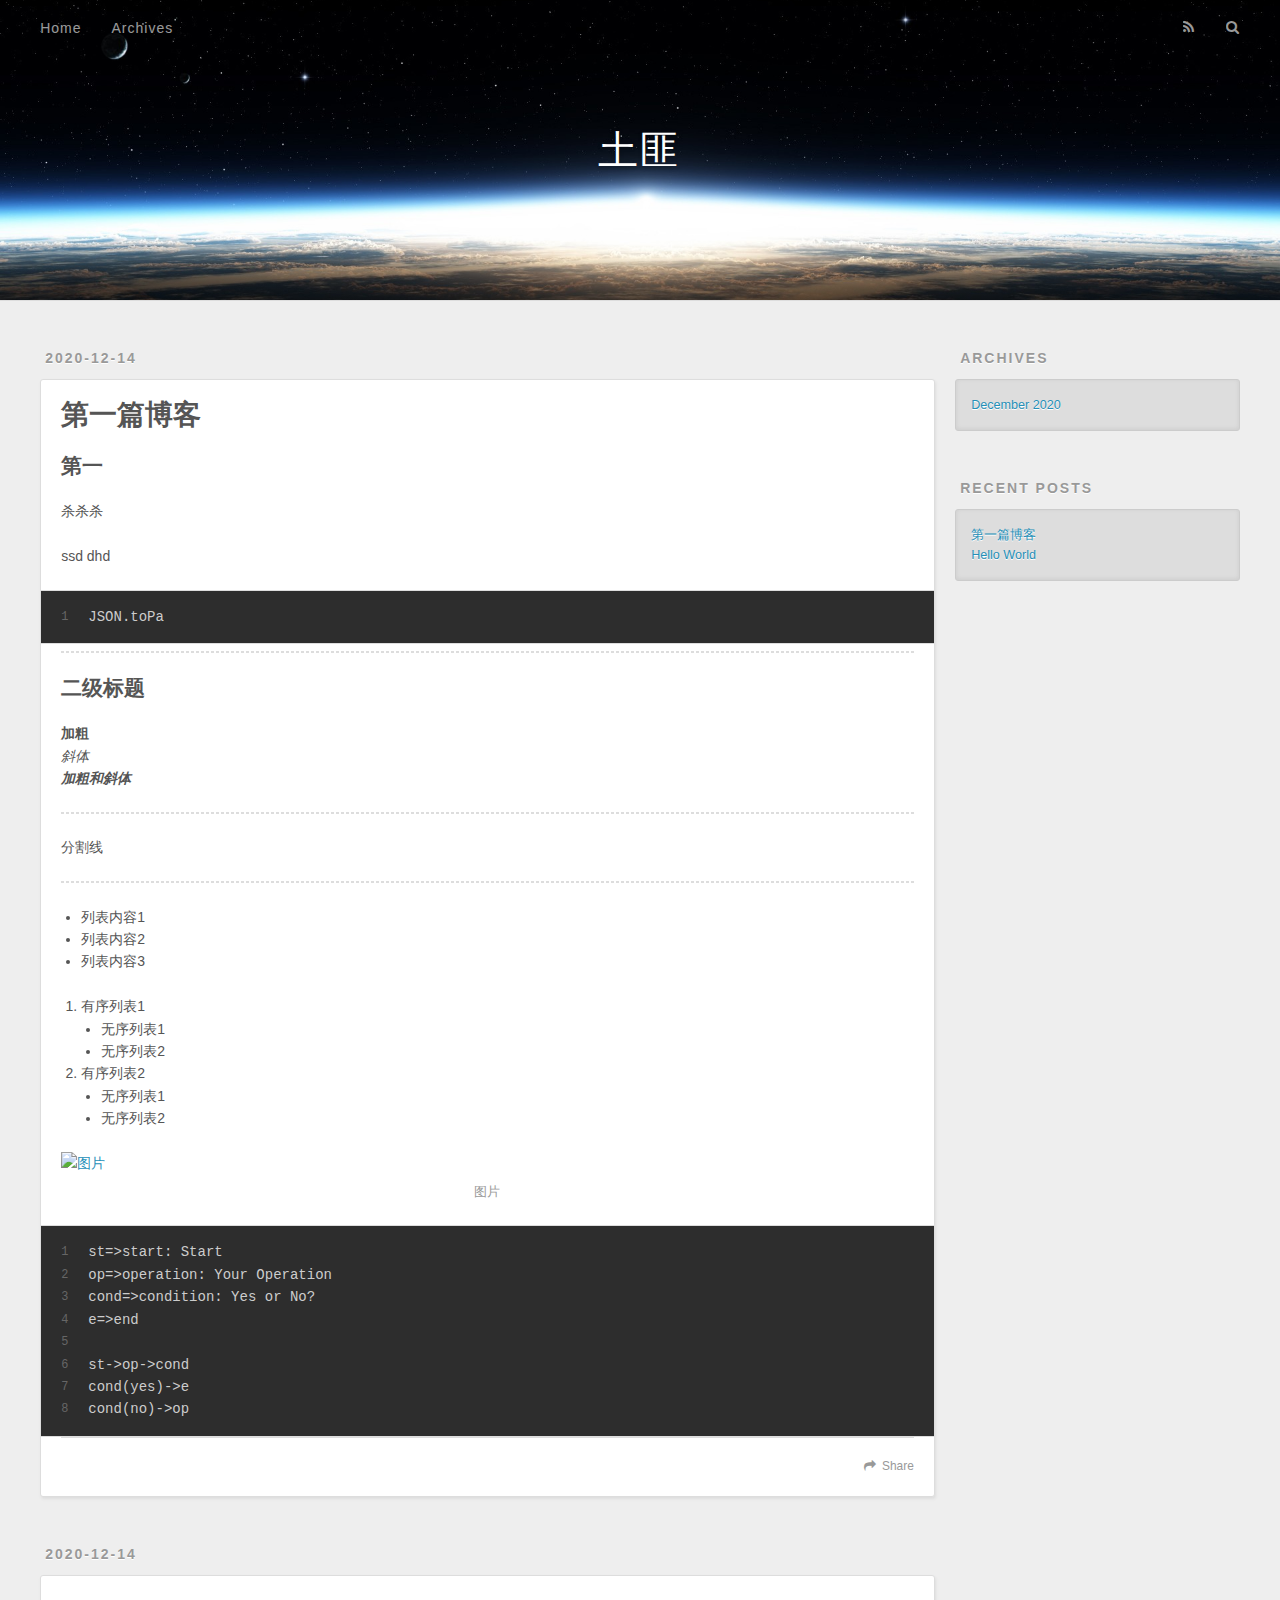
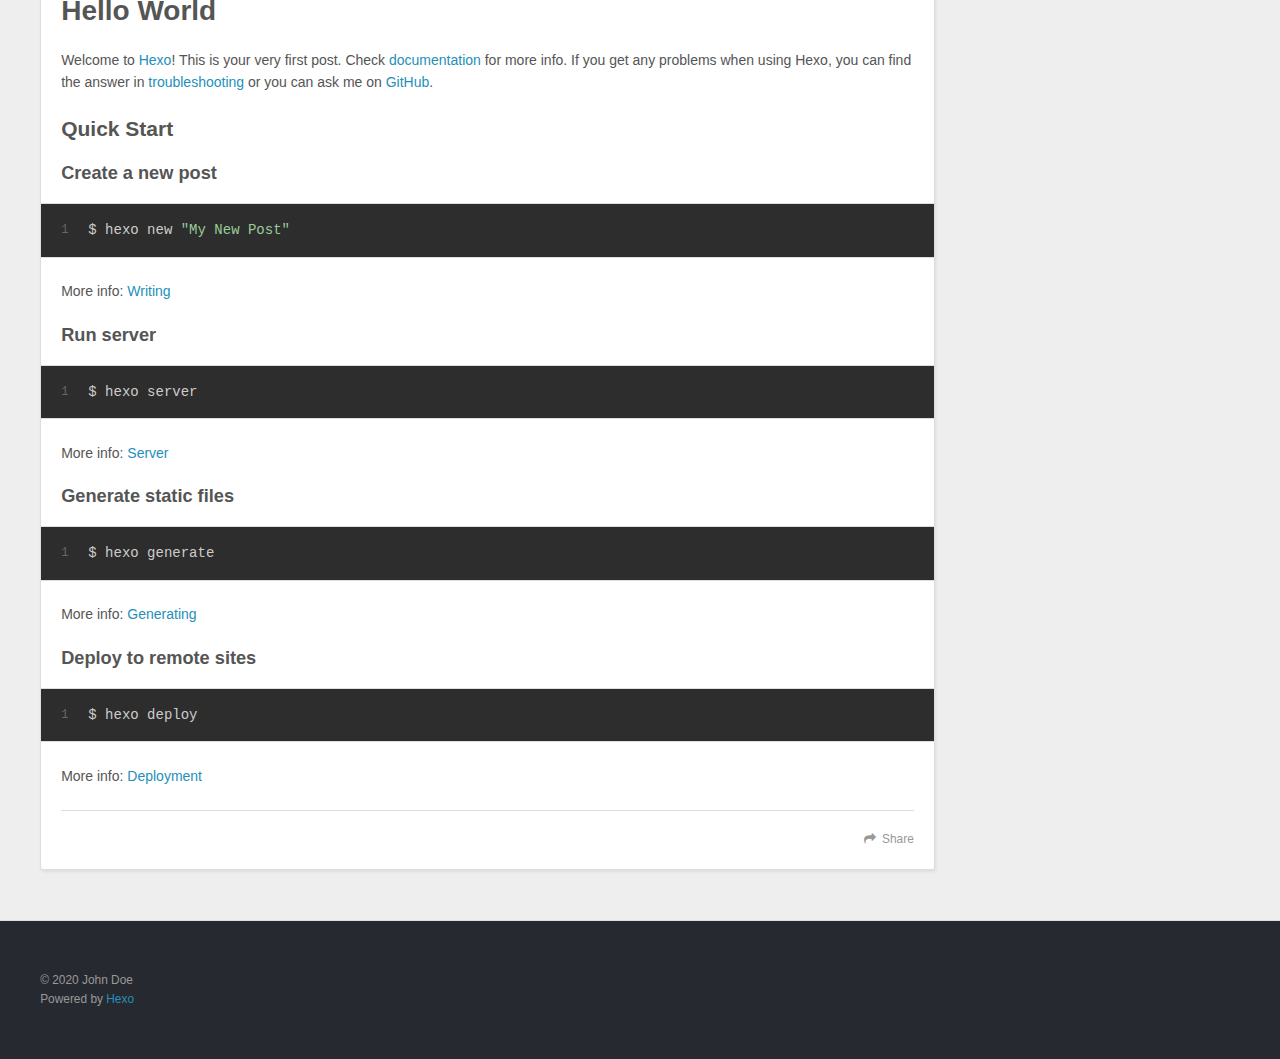
==== index.html @ 85897616 "Site updated: 2020-12-15 17:49:02" ====
<!DOCTYPE html>
<html>
<head>
  <meta charset="utf-8">
  
  
  <title>土匪</title>
  <meta name="viewport" content="width=device-width, initial-scale=1, shrink-to-fit=no">
  <meta property="og:type" content="website">
<meta property="og:title" content="土匪">
<meta property="og:url" content="http://example.com/index.html">
<meta property="og:site_name" content="土匪">
<meta property="og:locale" content="en_US">
<meta property="article:author" content="John Doe">
<meta name="twitter:card" content="summary">
  
    <link rel="alternate" href="/atom.xml" title="土匪" type="application/atom+xml">
  
  
    <link rel="shortcut icon" href="/favicon.png">
  
  
    
<link rel="stylesheet" href="https://cdn.jsdelivr.net/npm/typeface-source-code-pro@0.0.71/index.min.css">

  
  
<link rel="stylesheet" href="/css/style.css">

  
    
<link rel="stylesheet" href="/fancybox/jquery.fancybox.min.css">

  
<meta name="generator" content="Hexo 5.2.0"></head>

<body>
  <div id="container">
    <div id="wrap">
      <header id="header">
  <div id="banner"></div>
  <div id="header-outer" class="outer">
    <div id="header-title" class="inner">
      <h1 id="logo-wrap">
        <a href="/" id="logo">土匪</a>
      </h1>
      
    </div>
    <div id="header-inner" class="inner">
      <nav id="main-nav">
        <a id="main-nav-toggle" class="nav-icon"></a>
        
          <a class="main-nav-link" href="/">Home</a>
        
          <a class="main-nav-link" href="/archives">Archives</a>
        
      </nav>
      <nav id="sub-nav">
        
          <a id="nav-rss-link" class="nav-icon" href="/atom.xml" title="RSS Feed"></a>
        
        <a id="nav-search-btn" class="nav-icon" title="Search"></a>
      </nav>
      <div id="search-form-wrap">
        <form action="//google.com/search" method="get" accept-charset="UTF-8" class="search-form"><input type="search" name="q" class="search-form-input" placeholder="Search"><button type="submit" class="search-form-submit">&#xF002;</button><input type="hidden" name="sitesearch" value="http://example.com"></form>
      </div>
    </div>
  </div>
</header>

      <div class="outer">
        <section id="main">
  
    <article id="post-第一篇博客" class="h-entry article article-type-post" itemprop="blogPost" itemscope itemtype="https://schema.org/BlogPosting">
  <div class="article-meta">
    <a href="/2020/12/14/%E7%AC%AC%E4%B8%80%E7%AF%87%E5%8D%9A%E5%AE%A2/" class="article-date">
  <time class="dt-published" datetime="2020-12-14T06:07:23.000Z" itemprop="datePublished">2020-12-14</time>
</a>
    
  </div>
  <div class="article-inner">
    
    
      <header class="article-header">
        
  
    <h1 itemprop="name">
      <a class="p-name article-title" href="/2020/12/14/%E7%AC%AC%E4%B8%80%E7%AF%87%E5%8D%9A%E5%AE%A2/">第一篇博客</a>
    </h1>
  

      </header>
    
    <div class="e-content article-entry" itemprop="articleBody">
      
        <h2 id="第一"><a href="#第一" class="headerlink" title="第一"></a>第一</h2><p>杀杀杀</p>
<p>ssd dhd</p>
<figure class="highlight plain"><table><tr><td class="gutter"><pre><span class="line">1</span><br></pre></td><td class="code"><pre><span class="line">JSON.toPa</span><br></pre></td></tr></table></figure>

<hr>
<h2 id="二级标题"><a href="#二级标题" class="headerlink" title="二级标题"></a>二级标题</h2><p><strong>加粗</strong><br><em>斜体</em><br><strong><em>加粗和斜体</em></strong></p>
<hr>
<p>分割线</p>
<hr>
<ul>
<li>列表内容1  </li>
<li>列表内容2  </li>
<li>列表内容3</li>
</ul>
<ol>
<li>有序列表1<ul>
<li>无序列表1</li>
<li>无序列表2</li>
</ul>
</li>
<li>有序列表2<ul>
<li>无序列表1</li>
<li>无序列表2</li>
</ul>
</li>
</ol>
<p><img src="aaa.jpg" alt="图片" title="图片title"></p>
<figure class="highlight plain"><table><tr><td class="gutter"><pre><span class="line">1</span><br><span class="line">2</span><br><span class="line">3</span><br><span class="line">4</span><br><span class="line">5</span><br><span class="line">6</span><br><span class="line">7</span><br><span class="line">8</span><br></pre></td><td class="code"><pre><span class="line">st&#x3D;&gt;start: Start</span><br><span class="line">op&#x3D;&gt;operation: Your Operation</span><br><span class="line">cond&#x3D;&gt;condition: Yes or No?</span><br><span class="line">e&#x3D;&gt;end</span><br><span class="line"></span><br><span class="line">st-&gt;op-&gt;cond</span><br><span class="line">cond(yes)-&gt;e</span><br><span class="line">cond(no)-&gt;op</span><br></pre></td></tr></table></figure>


      
    </div>
    <footer class="article-footer">
      <a data-url="http://example.com/2020/12/14/%E7%AC%AC%E4%B8%80%E7%AF%87%E5%8D%9A%E5%AE%A2/" data-id="ckipgewkh0001lcvbdru868de" data-title="第一篇博客" class="article-share-link">Share</a>
      
      
      
    </footer>
  </div>
  
</article>



  
    <article id="post-hello-world" class="h-entry article article-type-post" itemprop="blogPost" itemscope itemtype="https://schema.org/BlogPosting">
  <div class="article-meta">
    <a href="/2020/12/14/hello-world/" class="article-date">
  <time class="dt-published" datetime="2020-12-14T05:55:32.794Z" itemprop="datePublished">2020-12-14</time>
</a>
    
  </div>
  <div class="article-inner">
    
    
      <header class="article-header">
        
  
    <h1 itemprop="name">
      <a class="p-name article-title" href="/2020/12/14/hello-world/">Hello World</a>
    </h1>
  

      </header>
    
    <div class="e-content article-entry" itemprop="articleBody">
      
        <p>Welcome to <a target="_blank" rel="noopener" href="https://hexo.io/">Hexo</a>! This is your very first post. Check <a target="_blank" rel="noopener" href="https://hexo.io/docs/">documentation</a> for more info. If you get any problems when using Hexo, you can find the answer in <a target="_blank" rel="noopener" href="https://hexo.io/docs/troubleshooting.html">troubleshooting</a> or you can ask me on <a target="_blank" rel="noopener" href="https://github.com/hexojs/hexo/issues">GitHub</a>.</p>
<h2 id="Quick-Start"><a href="#Quick-Start" class="headerlink" title="Quick Start"></a>Quick Start</h2><h3 id="Create-a-new-post"><a href="#Create-a-new-post" class="headerlink" title="Create a new post"></a>Create a new post</h3><figure class="highlight bash"><table><tr><td class="gutter"><pre><span class="line">1</span><br></pre></td><td class="code"><pre><span class="line">$ hexo new <span class="string">&quot;My New Post&quot;</span></span><br></pre></td></tr></table></figure>

<p>More info: <a target="_blank" rel="noopener" href="https://hexo.io/docs/writing.html">Writing</a></p>
<h3 id="Run-server"><a href="#Run-server" class="headerlink" title="Run server"></a>Run server</h3><figure class="highlight bash"><table><tr><td class="gutter"><pre><span class="line">1</span><br></pre></td><td class="code"><pre><span class="line">$ hexo server</span><br></pre></td></tr></table></figure>

<p>More info: <a target="_blank" rel="noopener" href="https://hexo.io/docs/server.html">Server</a></p>
<h3 id="Generate-static-files"><a href="#Generate-static-files" class="headerlink" title="Generate static files"></a>Generate static files</h3><figure class="highlight bash"><table><tr><td class="gutter"><pre><span class="line">1</span><br></pre></td><td class="code"><pre><span class="line">$ hexo generate</span><br></pre></td></tr></table></figure>

<p>More info: <a target="_blank" rel="noopener" href="https://hexo.io/docs/generating.html">Generating</a></p>
<h3 id="Deploy-to-remote-sites"><a href="#Deploy-to-remote-sites" class="headerlink" title="Deploy to remote sites"></a>Deploy to remote sites</h3><figure class="highlight bash"><table><tr><td class="gutter"><pre><span class="line">1</span><br></pre></td><td class="code"><pre><span class="line">$ hexo deploy</span><br></pre></td></tr></table></figure>

<p>More info: <a target="_blank" rel="noopener" href="https://hexo.io/docs/one-command-deployment.html">Deployment</a></p>

      
    </div>
    <footer class="article-footer">
      <a data-url="http://example.com/2020/12/14/hello-world/" data-id="ckipgewkb0000lcvbe7hj6tvf" data-title="Hello World" class="article-share-link">Share</a>
      
      
      
    </footer>
  </div>
  
</article>



  


</section>
        
          <aside id="sidebar">
  
    

  
    

  
    
  
    
  <div class="widget-wrap">
    <h3 class="widget-title">Archives</h3>
    <div class="widget">
      <ul class="archive-list"><li class="archive-list-item"><a class="archive-list-link" href="/archives/2020/12/">December 2020</a></li></ul>
    </div>
  </div>


  
    
  <div class="widget-wrap">
    <h3 class="widget-title">Recent Posts</h3>
    <div class="widget">
      <ul>
        
          <li>
            <a href="/2020/12/14/%E7%AC%AC%E4%B8%80%E7%AF%87%E5%8D%9A%E5%AE%A2/">第一篇博客</a>
          </li>
        
          <li>
            <a href="/2020/12/14/hello-world/">Hello World</a>
          </li>
        
      </ul>
    </div>
  </div>

  
</aside>
        
      </div>
      <footer id="footer">
  
  <div class="outer">
    <div id="footer-info" class="inner">
      
      &copy; 2020 John Doe<br>
      Powered by <a href="https://hexo.io/" target="_blank">Hexo</a>
    </div>
  </div>
</footer>

    </div>
    <nav id="mobile-nav">
  
    <a href="/" class="mobile-nav-link">Home</a>
  
    <a href="/archives" class="mobile-nav-link">Archives</a>
  
</nav>
    


<script src="/js/jquery-3.4.1.min.js"></script>



  
<script src="/fancybox/jquery.fancybox.min.js"></script>




<script src="/js/script.js"></script>





  </div>
</body>
</html>
---- css/style.css ----
body {
  width: 100%;
}
body:before,
body:after {
  content: "";
  display: table;
}
body:after {
  clear: both;
}
html,
body,
div,
span,
applet,
object,
iframe,
h1,
h2,
h3,
h4,
h5,
h6,
p,
blockquote,
pre,
a,
abbr,
acronym,
address,
big,
cite,
code,
del,
dfn,
em,
img,
ins,
kbd,
q,
s,
samp,
small,
strike,
strong,
sub,
sup,
tt,
var,
dl,
dt,
dd,
ol,
ul,
li,
fieldset,
form,
label,
legend,
table,
caption,
tbody,
tfoot,
thead,
tr,
th,
td {
  margin: 0;
  padding: 0;
  border: 0;
  outline: 0;
  font-weight: inherit;
  font-style: inherit;
  font-family: inherit;
  font-size: 100%;
  vertical-align: baseline;
}
body {
  line-height: 1;
  color: #000;
  background: #fff;
}
ol,
ul {
  list-style: none;
}
table {
  border-collapse: separate;
  border-spacing: 0;
  vertical-align: middle;
}
caption,
th,
td {
  text-align: left;
  font-weight: normal;
  vertical-align: middle;
}
a img {
  border: none;
}
input,
button {
  margin: 0;
  padding: 0;
}
input::-moz-focus-inner,
button::-moz-focus-inner {
  border: 0;
  padding: 0;
}
@font-face {
  font-family: FontAwesome;
  font-style: normal;
  font-weight: normal;
  src: url("fonts/fontawesome-webfont.eot?v=4.7.0");
  src: url("fonts/fontawesome-webfont.eot?#iefix&v=4.7.0") format("embedded-opentype"), url("fonts/fontawesome-webfont.woff2?v=4.7.0") format("woff2"), url("fonts/fontawesome-webfont.woff?v=4.7.0") format("woff"), url("fonts/fontawesome-webfont.ttf?v=4.7.0") format("truetype"), url("fonts/fontawesome-webfont.svg?v=4.7.0#fontawesomeregular") format("svg");
}
html,
body,
#container {
  height: 100%;
}
body {
  background: #eee;
  font: 14px -apple-system, BlinkMacSystemFont, "Segoe UI", "Roboto", "Oxygen", "Ubuntu", "Cantarell", "Fira Sans", "Droid Sans", "Helvetica Neue", sans-serif;
  -webkit-text-size-adjust: 100%;
}
.outer {
  max-width: 1220px;
  margin: 0 auto;
  padding: 0 20px;
}
.outer:before,
.outer:after {
  content: "";
  display: table;
}
.outer:after {
  clear: both;
}
.inner {
  display: inline;
  float: left;
  width: 98.33333333333333%;
  margin: 0 0.833333333333333%;
}
.left,
.alignleft {
  float: left;
}
.right,
.alignright {
  float: right;
}
.clear {
  clear: both;
}
#container {
  position: relative;
}
.mobile-nav-on {
  overflow: hidden;
}
#wrap {
  height: 100%;
  width: 100%;
  position: absolute;
  top: 0;
  left: 0;
  -webkit-transition: 0.2s ease-out;
  -moz-transition: 0.2s ease-out;
  -ms-transition: 0.2s ease-out;
  transition: 0.2s ease-out;
  z-index: 1;
  background: #eee;
}
.mobile-nav-on #wrap {
  left: 280px;
}
@media screen and (min-width: 768px) {
  #main {
    display: inline;
    float: left;
    width: 73.33333333333333%;
    margin: 0 0.833333333333333%;
  }
}
.article-date,
.article-category-link,
.archive-year,
.widget-title {
  text-decoration: none;
  text-transform: uppercase;
  letter-spacing: 2px;
  color: #999;
  margin-bottom: 1em;
  margin-left: 5px;
  line-height: 1em;
  text-shadow: 0 1px #fff;
  font-weight: bold;
}
.article-inner,
.archive-article-inner {
  background: #fff;
  -webkit-box-shadow: 1px 2px 3px #ddd;
  box-shadow: 1px 2px 3px #ddd;
  border: 1px solid #ddd;
  border-radius: 3px;
}
.article-entry h1,
.widget h1 {
  font-size: 2em;
}
.article-entry h2,
.widget h2 {
  font-size: 1.5em;
}
.article-entry h3,
.widget h3 {
  font-size: 1.3em;
}
.article-entry h4,
.widget h4 {
  font-size: 1.2em;
}
.article-entry h5,
.widget h5 {
  font-size: 1em;
}
.article-entry h6,
.widget h6 {
  font-size: 1em;
  color: #999;
}
.article-entry hr,
.widget hr {
  border: 1px dashed #ddd;
}
.article-entry strong,
.widget strong {
  font-weight: bold;
}
.article-entry em,
.widget em,
.article-entry cite,
.widget cite {
  font-style: italic;
}
.article-entry sup,
.widget sup,
.article-entry sub,
.widget sub {
  font-size: 0.75em;
  line-height: 0;
  position: relative;
  vertical-align: baseline;
}
.article-entry sup,
.widget sup {
  top: -0.5em;
}
.article-entry sub,
.widget sub {
  bottom: -0.2em;
}
.article-entry small,
.widget small {
  font-size: 0.85em;
}
.article-entry acronym,
.widget acronym,
.article-entry abbr,
.widget abbr {
  border-bottom: 1px dotted;
}
.article-entry ul,
.widget ul,
.article-entry ol,
.widget ol,
.article-entry dl,
.widget dl {
  margin: 0 20px;
  line-height: 1.6em;
}
.article-entry ul ul,
.widget ul ul,
.article-entry ol ul,
.widget ol ul,
.article-entry ul ol,
.widget ul ol,
.article-entry ol ol,
.widget ol ol {
  margin-top: 0;
  margin-bottom: 0;
}
.article-entry ul,
.widget ul {
  list-style: disc;
}
.article-entry ol,
.widget ol {
  list-style: decimal;
}
.article-entry dt,
.widget dt {
  font-weight: bold;
}
#header {
  height: 300px;
  position: relative;
  border-bottom: 1px solid #ddd;
}
#header:before,
#header:after {
  content: "";
  position: absolute;
  left: 0;
  right: 0;
  height: 40px;
}
#header:before {
  top: 0;
  background: -webkit-linear-gradient(rgba(0,0,0,0.2), transparent);
  background: -moz-linear-gradient(rgba(0,0,0,0.2), transparent);
  background: -ms-linear-gradient(rgba(0,0,0,0.2), transparent);
  background: linear-gradient(rgba(0,0,0,0.2), transparent);
}
#header:after {
  bottom: 0;
  background: -webkit-linear-gradient(transparent, rgba(0,0,0,0.2));
  background: -moz-linear-gradient(transparent, rgba(0,0,0,0.2));
  background: -ms-linear-gradient(transparent, rgba(0,0,0,0.2));
  background: linear-gradient(transparent, rgba(0,0,0,0.2));
}
#header-outer {
  height: 100%;
  position: relative;
}
#header-inner {
  position: relative;
  overflow: hidden;
}
#banner {
  position: absolute;
  top: 0;
  left: 0;
  width: 100%;
  height: 100%;
  background: url("images/banner.jpg") center #000;
  -webkit-background-size: cover;
  -moz-background-size: cover;
  background-size: cover;
  z-index: -1;
}
#header-title {
  text-align: center;
  height: 40px;
  position: absolute;
  top: 50%;
  left: 0;
  margin-top: -20px;
}
#logo,
#subtitle {
  text-decoration: none;
  color: #fff;
  font-weight: 300;
  text-shadow: 0 1px 4px rgba(0,0,0,0.3);
}
#logo {
  font-size: 40px;
  line-height: 40px;
  letter-spacing: 2px;
}
#subtitle {
  font-size: 16px;
  line-height: 16px;
  letter-spacing: 1px;
}
#subtitle-wrap {
  margin-top: 16px;
}
#main-nav {
  float: left;
  margin-left: -15px;
}
.nav-icon,
.main-nav-link {
  float: left;
  color: #fff;
  opacity: 0.6;
  text-decoration: none;
  text-shadow: 0 1px rgba(0,0,0,0.2);
  -webkit-transition: opacity 0.2s;
  -moz-transition: opacity 0.2s;
  -ms-transition: opacity 0.2s;
  transition: opacity 0.2s;
  display: block;
  padding: 20px 15px;
}
.nav-icon:hover,
.main-nav-link:hover {
  opacity: 1;
}
.nav-icon {
  font-family: FontAwesome;
  text-align: center;
  font-size: 14px;
  width: 14px;
  height: 14px;
  padding: 20px 15px;
  position: relative;
  cursor: pointer;
}
.main-nav-link {
  font-weight: 300;
  letter-spacing: 1px;
}
@media screen and (max-width: 479px) {
  .main-nav-link {
    display: none;
  }
}
#main-nav-toggle {
  display: none;
}
#main-nav-toggle:before {
  content: "\f0c9";
}
@media screen and (max-width: 479px) {
  #main-nav-toggle {
    display: block;
  }
}
#sub-nav {
  float: right;
  margin-right: -15px;
}
#nav-rss-link:before {
  content: "\f09e";
}
#nav-search-btn:before {
  content: "\f002";
}
#search-form-wrap {
  position: absolute;
  top: 15px;
  width: 150px;
  height: 30px;
  right: -150px;
  opacity: 0;
  -webkit-transition: 0.2s ease-out;
  -moz-transition: 0.2s ease-out;
  -ms-transition: 0.2s ease-out;
  transition: 0.2s ease-out;
}
#search-form-wrap.on {
  opacity: 1;
  right: 0;
}
@media screen and (max-width: 479px) {
  #search-form-wrap {
    width: 100%;
    right: -100%;
  }
}
.search-form {
  position: absolute;
  top: 0;
  left: 0;
  right: 0;
  background: #fff;
  padding: 5px 15px;
  border-radius: 15px;
  -webkit-box-shadow: 0 0 10px rgba(0,0,0,0.3);
  box-shadow: 0 0 10px rgba(0,0,0,0.3);
}
.search-form-input {
  border: none;
  background: none;
  color: #555;
  width: 100%;
  font: 13px -apple-system, BlinkMacSystemFont, "Segoe UI", "Roboto", "Oxygen", "Ubuntu", "Cantarell", "Fira Sans", "Droid Sans", "Helvetica Neue", sans-serif;
  outline: none;
}
.search-form-input::-webkit-search-results-decoration,
.search-form-input::-webkit-search-cancel-button {
  -webkit-appearance: none;
}
.search-form-submit {
  position: absolute;
  top: 50%;
  right: 10px;
  margin-top: -7px;
  font: 13px FontAwesome;
  border: none;
  background: none;
  color: #bbb;
  cursor: pointer;
}
.search-form-submit:hover,
.search-form-submit:focus {
  color: #777;
}
.article {
  margin: 50px 0;
}
.article-inner {
  overflow: hidden;
}
.article-meta:before,
.article-meta:after {
  content: "";
  display: table;
}
.article-meta:after {
  clear: both;
}
.article-date {
  float: left;
}
.article-category {
  float: left;
  line-height: 1em;
  color: #ccc;
  text-shadow: 0 1px #fff;
  margin-left: 8px;
}
.article-category:before {
  content: "\2022";
}
.article-category-link {
  margin: 0 12px 1em;
}
.article-header {
  padding: 20px 20px 0;
}
.article-title {
  text-decoration: none;
  font-size: 2em;
  font-weight: bold;
  color: #555;
  line-height: 1.1em;
  -webkit-transition: color 0.2s;
  -moz-transition: color 0.2s;
  -ms-transition: color 0.2s;
  transition: color 0.2s;
}
a.article-title:hover {
  color: #258fb8;
}
.article-entry {
  color: #555;
  padding: 0 20px;
}
.article-entry:before,
.article-entry:after {
  content: "";
  display: table;
}
.article-entry:after {
  clear: both;
}
.article-entry p,
.article-entry table {
  line-height: 1.6em;
  margin: 1.6em 0;
}
.article-entry h1,
.article-entry h2,
.article-entry h3,
.article-entry h4,
.article-entry h5,
.article-entry h6 {
  font-weight: bold;
}
.article-entry h1,
.article-entry h2,
.article-entry h3,
.article-entry h4,
.article-entry h5,
.article-entry h6 {
  line-height: 1.1em;
  margin: 1.1em 0;
}
.article-entry a {
  color: #258fb8;
  text-decoration: none;
}
.article-entry a:hover {
  text-decoration: underline;
}
.article-entry ul,
.article-entry ol,
.article-entry dl {
  margin-top: 1.6em;
  margin-bottom: 1.6em;
}
.article-entry img,
.article-entry video {
  max-width: 100%;
  height: auto;
  display: block;
  margin: auto;
}
.article-entry iframe {
  border: none;
}
.article-entry table {
  width: 100%;
  border-collapse: collapse;
  border-spacing: 0;
}
.article-entry th {
  font-weight: bold;
  border-bottom: 3px solid #ddd;
  padding-bottom: 0.5em;
}
.article-entry td {
  border-bottom: 1px solid #ddd;
  padding: 10px 0;
}
.article-entry blockquote {
  font-family: Georgia, "Times New Roman", serif;
  font-size: 1.4em;
  margin: 1.6em 20px;
  text-align: center;
}
.article-entry blockquote footer {
  font-size: 14px;
  margin: 1.6em 0;
  font-family: -apple-system, BlinkMacSystemFont, "Segoe UI", "Roboto", "Oxygen", "Ubuntu", "Cantarell", "Fira Sans", "Droid Sans", "Helvetica Neue", sans-serif;
}
.article-entry blockquote footer cite:before {
  content: "—";
  padding: 0 0.5em;
}
.article-entry .pullquote {
  text-align: left;
  width: 45%;
  margin: 0;
}
.article-entry .pullquote.left {
  margin-left: 0.5em;
  margin-right: 1em;
}
.article-entry .pullquote.right {
  margin-right: 0.5em;
  margin-left: 1em;
}
.article-entry .caption {
  color: #999;
  display: block;
  font-size: 0.9em;
  margin-top: 0.5em;
  position: relative;
  text-align: center;
}
.article-entry .video-container {
  position: relative;
  padding-top: 56.25%;
  height: 0;
  overflow: hidden;
}
.article-entry .video-container iframe,
.article-entry .video-container object,
.article-entry .video-container embed {
  position: absolute;
  top: 0;
  left: 0;
  width: 100%;
  height: 100%;
  margin-top: 0;
}
.article-more-link a {
  display: inline-block;
  line-height: 1em;
  padding: 6px 15px;
  border-radius: 15px;
  background: #eee;
  color: #999;
  text-shadow: 0 1px #fff;
  text-decoration: none;
}
.article-more-link a:hover {
  background: #258fb8;
  color: #fff;
  text-decoration: none;
  text-shadow: 0 1px #1e7293;
}
.article-footer {
  font-size: 0.85em;
  line-height: 1.6em;
  border-top: 1px solid #ddd;
  padding-top: 1.6em;
  margin: 0 20px 20px;
}
.article-footer:before,
.article-footer:after {
  content: "";
  display: table;
}
.article-footer:after {
  clear: both;
}
.article-footer a {
  color: #999;
  text-decoration: none;
}
.article-footer a:hover {
  color: #555;
}
.article-tag-list-item {
  float: left;
  margin-right: 10px;
}
.article-tag-list-link:before {
  content: "#";
}
.article-comment-link {
  float: right;
}
.article-comment-link:before {
  content: "\f075";
  font-family: FontAwesome;
  padding-right: 8px;
}
.article-share-link {
  cursor: pointer;
  float: right;
  margin-left: 20px;
}
.article-share-link:before {
  content: "\f064";
  font-family: FontAwesome;
  padding-right: 6px;
}
#article-nav {
  position: relative;
}
#article-nav:before,
#article-nav:after {
  content: "";
  display: table;
}
#article-nav:after {
  clear: both;
}
@media screen and (min-width: 768px) {
  #article-nav {
    margin: 50px 0;
  }
  #article-nav:before {
    width: 8px;
    height: 8px;
    position: absolute;
    top: 50%;
    left: 50%;
    margin-top: -4px;
    margin-left: -4px;
    content: "";
    border-radius: 50%;
    background: #ddd;
    -webkit-box-shadow: 0 1px 2px #fff;
    box-shadow: 0 1px 2px #fff;
  }
}
.article-nav-link-wrap {
  text-decoration: none;
  text-shadow: 0 1px #fff;
  color: #999;
  -webkit-box-sizing: border-box;
  -moz-box-sizing: border-box;
  box-sizing: border-box;
  margin-top: 50px;
  text-align: center;
  display: block;
}
.article-nav-link-wrap:hover {
  color: #555;
}
@media screen and (min-width: 768px) {
  .article-nav-link-wrap {
    width: 50%;
    margin-top: 0;
  }
}
@media screen and (min-width: 768px) {
  #article-nav-newer {
    float: left;
    text-align: right;
    padding-right: 20px;
  }
}
@media screen and (min-width: 768px) {
  #article-nav-older {
    float: right;
    text-align: left;
    padding-left: 20px;
  }
}
.article-nav-caption {
  text-transform: uppercase;
  letter-spacing: 2px;
  color: #ddd;
  line-height: 1em;
  font-weight: bold;
}
#article-nav-newer .article-nav-caption {
  margin-right: -2px;
}
.article-nav-title {
  font-size: 0.85em;
  line-height: 1.6em;
  margin-top: 0.5em;
}
.article-share-box {
  position: absolute;
  display: none;
  background: #fff;
  -webkit-box-shadow: 1px 2px 10px rgba(0,0,0,0.2);
  box-shadow: 1px 2px 10px rgba(0,0,0,0.2);
  border-radius: 3px;
  margin-left: -145px;
  overflow: hidden;
  z-index: 1;
}
.article-share-box.on {
  display: block;
}
.article-share-input {
  width: 100%;
  background: none;
  -webkit-box-sizing: border-box;
  -moz-box-sizing: border-box;
  box-sizing: border-box;
  font: 14px -apple-system, BlinkMacSystemFont, "Segoe UI", "Roboto", "Oxygen", "Ubuntu", "Cantarell", "Fira Sans", "Droid Sans", "Helvetica Neue", sans-serif;
  padding: 0 15px;
  color: #555;
  outline: none;
  border: 1px solid #ddd;
  border-radius: 3px 3px 0 0;
  height: 36px;
  line-height: 36px;
}
.article-share-links {
  background: #eee;
}
.article-share-links:before,
.article-share-links:after {
  content: "";
  display: table;
}
.article-share-links:after {
  clear: both;
}
.article-share-twitter,
.article-share-facebook,
.article-share-pinterest,
.article-share-linkedin {
  width: 50px;
  height: 36px;
  display: block;
  float: left;
  position: relative;
  color: #999;
  text-shadow: 0 1px #fff;
}
.article-share-twitter:before,
.article-share-facebook:before,
.article-share-pinterest:before,
.article-share-linkedin:before {
  font-size: 20px;
  font-family: FontAwesome;
  width: 20px;
  height: 20px;
  position: absolute;
  top: 50%;
  left: 50%;
  margin-top: -10px;
  margin-left: -10px;
  text-align: center;
}
.article-share-twitter:hover,
.article-share-facebook:hover,
.article-share-pinterest:hover,
.article-share-linkedin:hover {
  color: #fff;
}
.article-share-twitter:before {
  content: "\f099";
}
.article-share-twitter:hover {
  background: #00aced;
  text-shadow: 0 1px #008abe;
}
.article-share-facebook:before {
  content: "\f09a";
}
.article-share-facebook:hover {
  background: #3b5998;
  text-shadow: 0 1px #2f477a;
}
.article-share-pinterest:before {
  content: "\f0d2";
}
.article-share-pinterest:hover {
  background: #cb2027;
  text-shadow: 0 1px #a21a1f;
}
.article-share-linkedin:before {
  content: "\f0e1";
}
.article-share-linkedin:hover {
  background: #0077b5;
  text-shadow: 0 1px #005f91;
}
.article-gallery {
  background: #000;
  position: relative;
}
.article-gallery-photos {
  position: relative;
  overflow: hidden;
}
.article-gallery-img {
  display: none;
  max-width: 100%;
}
.article-gallery-img:first-child {
  display: block;
}
.article-gallery-img.loaded {
  position: absolute;
  display: block;
}
.article-gallery-img img {
  display: block;
  max-width: 100%;
  margin: 0 auto;
}
#comments {
  background: #fff;
  -webkit-box-shadow: 1px 2px 3px #ddd;
  box-shadow: 1px 2px 3px #ddd;
  padding: 20px;
  border: 1px solid #ddd;
  border-radius: 3px;
  margin: 50px 0;
}
#comments a {
  color: #258fb8;
}
.archives-wrap {
  margin: 50px 0;
}
.archives:before,
.archives:after {
  content: "";
  display: table;
}
.archives:after {
  clear: both;
}
.archive-year-wrap {
  margin-bottom: 1em;
}
.archives {
  -webkit-column-gap: 10px;
  -moz-column-gap: 10px;
  column-gap: 10px;
}
@media screen and (min-width: 480px) and (max-width: 767px) {
  .archives {
    -webkit-column-count: 2;
    -moz-column-count: 2;
    column-count: 2;
  }
}
@media screen and (min-width: 768px) {
  .archives {
    -webkit-column-count: 3;
    -moz-column-count: 3;
    column-count: 3;
  }
}
.archive-article {
  -webkit-column-break-inside: avoid;
  page-break-inside: avoid;
  overflow: hidden;
  break-inside: avoid-column;
}
.archive-article-inner {
  padding: 10px;
  margin-bottom: 15px;
}
.archive-article-title {
  text-decoration: none;
  font-weight: bold;
  color: #555;
  -webkit-transition: color 0.2s;
  -moz-transition: color 0.2s;
  -ms-transition: color 0.2s;
  transition: color 0.2s;
  line-height: 1.6em;
}
.archive-article-title:hover {
  color: #258fb8;
}
.archive-article-footer {
  margin-top: 1em;
}
.archive-article-date {
  color: #999;
  text-decoration: none;
  font-size: 0.85em;
  line-height: 1em;
  margin-bottom: 0.5em;
  display: block;
}
#page-nav {
  margin: 50px auto;
  background: #fff;
  -webkit-box-shadow: 1px 2px 3px #ddd;
  box-shadow: 1px 2px 3px #ddd;
  border: 1px solid #ddd;
  border-radius: 3px;
  text-align: center;
  color: #999;
  overflow: hidden;
}
#page-nav:before,
#page-nav:after {
  content: "";
  display: table;
}
#page-nav:after {
  clear: both;
}
#page-nav a,
#page-nav span {
  padding: 10px 20px;
  line-height: 1;
  height: 2ex;
}
#page-nav a {
  color: #999;
  text-decoration: none;
}
#page-nav a:hover {
  background: #999;
  color: #fff;
}
#page-nav .prev {
  float: left;
}
#page-nav .next {
  float: right;
}
#page-nav .page-number {
  display: inline-block;
}
@media screen and (max-width: 479px) {
  #page-nav .page-number {
    display: none;
  }
}
#page-nav .current {
  color: #555;
  font-weight: bold;
}
#page-nav .space {
  color: #ddd;
}
#footer {
  background: #262a30;
  padding: 50px 0;
  border-top: 1px solid #ddd;
  color: #999;
}
#footer a {
  color: #258fb8;
  text-decoration: none;
}
#footer a:hover {
  text-decoration: underline;
}
#footer-info {
  line-height: 1.6em;
  font-size: 0.85em;
}
.article-entry pre,
.article-entry .highlight {
  background: #2d2d2d;
  margin: 0 -20px;
  padding: 15px 20px;
  border-style: solid;
  border-color: #ddd;
  border-width: 1px 0;
  overflow: auto;
  color: #ccc;
  line-height: 22.400000000000002px;
}
.article-entry .highlight .gutter pre,
.article-entry .gist .gist-file .gist-data .line-numbers {
  color: #666;
  font-size: 0.85em;
}
.article-entry pre,
.article-entry code {
  font-family: "Source Code Pro", Consolas, Monaco, Menlo, Consolas, monospace;
}
.article-entry code {
  background: #eee;
  text-shadow: 0 1px #fff;
  padding: 0 0.3em;
}
.article-entry pre code {
  background: none;
  text-shadow: none;
  padding: 0;
}
.article-entry .highlight pre {
  border: none;
  margin: 0;
  padding: 0;
}
.article-entry .highlight table {
  margin: 0;
  width: auto;
}
.article-entry .highlight td {
  border: none;
  padding: 0;
}
.article-entry .highlight figcaption {
  font-size: 0.85em;
  color: #999;
  line-height: 1em;
  margin-bottom: 1em;
}
.article-entry .highlight figcaption:before,
.article-entry .highlight figcaption:after {
  content: "";
  display: table;
}
.article-entry .highlight figcaption:after {
  clear: both;
}
.article-entry .highlight figcaption a {
  float: right;
}
.article-entry .highlight .gutter pre {
  text-align: right;
  padding-right: 20px;
}
.article-entry .highlight .line {
  height: 22.400000000000002px;
}
.article-entry .highlight .line.marked {
  background: #515151;
}
.article-entry .gist {
  margin: 0 -20px;
  border-style: solid;
  border-color: #ddd;
  border-width: 1px 0;
  background: #2d2d2d;
  padding: 15px 20px 15px 0;
}
.article-entry .gist .gist-file {
  border: none;
  font-family: "Source Code Pro", Consolas, Monaco, Menlo, Consolas, monospace;
  margin: 0;
}
.article-entry .gist .gist-file .gist-data {
  background: none;
  border: none;
}
.article-entry .gist .gist-file .gist-data .line-numbers {
  background: none;
  border: none;
  padding: 0 20px 0 0;
}
.article-entry .gist .gist-file .gist-data .line-data {
  padding: 0 !important;
}
.article-entry .gist .gist-file .highlight {
  margin: 0;
  padding: 0;
  border: none;
}
.article-entry .gist .gist-file .gist-meta {
  background: #2d2d2d;
  color: #999;
  font: 0.85em -apple-system, BlinkMacSystemFont, "Segoe UI", "Roboto", "Oxygen", "Ubuntu", "Cantarell", "Fira Sans", "Droid Sans", "Helvetica Neue", sans-serif;
  text-shadow: 0 0;
  padding: 0;
  margin-top: 1em;
  margin-left: 20px;
}
.article-entry .gist .gist-file .gist-meta a {
  color: #258fb8;
  font-weight: normal;
}
.article-entry .gist .gist-file .gist-meta a:hover {
  text-decoration: underline;
}
pre .comment,
pre .title {
  color: #999;
}
pre .variable,
pre .attribute,
pre .tag,
pre .regexp,
pre .ruby .constant,
pre .xml .tag .title,
pre .xml .pi,
pre .xml .doctype,
pre .html .doctype,
pre .css .id,
pre .css .class,
pre .css .pseudo {
  color: #f2777a;
}
pre .number,
pre .preprocessor,
pre .built_in,
pre .literal,
pre .params,
pre .constant {
  color: #f99157;
}
pre .class,
pre .ruby .class .title,
pre .css .rules .attribute {
  color: #9c9;
}
pre .string,
pre .value,
pre .inheritance,
pre .header,
pre .ruby .symbol,
pre .xml .cdata {
  color: #9c9;
}
pre .css .hexcolor {
  color: #6cc;
}
pre .function,
pre .python .decorator,
pre .python .title,
pre .ruby .function .title,
pre .ruby .title .keyword,
pre .perl .sub,
pre .javascript .title,
pre .coffeescript .title {
  color: #69c;
}
pre .keyword,
pre .javascript .function {
  color: #c9c;
}
@media screen and (max-width: 479px) {
  #mobile-nav {
    position: absolute;
    top: 0;
    left: 0;
    width: 280px;
    height: 100%;
    background: #191919;
    border-right: 1px solid #fff;
  }
}
@media screen and (max-width: 479px) {
  .mobile-nav-link {
    display: block;
    color: #999;
    text-decoration: none;
    padding: 15px 20px;
    font-weight: bold;
  }
  .mobile-nav-link:hover {
    color: #fff;
  }
}
@media screen and (min-width: 768px) {
  #sidebar {
    display: inline;
    float: left;
    width: 23.333333333333332%;
    margin: 0 0.833333333333333%;
  }
}
.widget-wrap {
  margin: 50px 0;
}
.widget {
  color: #777;
  text-shadow: 0 1px #fff;
  background: #ddd;
  -webkit-box-shadow: 0 -1px 4px #ccc inset;
  box-shadow: 0 -1px 4px #ccc inset;
  border: 1px solid #ccc;
  padding: 15px;
  border-radius: 3px;
}
.widget a {
  color: #258fb8;
  text-decoration: none;
}
.widget a:hover {
  text-decoration: underline;
}
.widget ul ul,
.widget ol ul,
.widget dl ul,
.widget ul ol,
.widget ol ol,
.widget dl ol,
.widget ul dl,
.widget ol dl,
.widget dl dl {
  margin-left: 15px;
  list-style: disc;
}
.widget {
  line-height: 1.6em;
  word-wrap: break-word;
  font-size: 0.9em;
}
.widget ul,
.widget ol {
  list-style: none;
  margin: 0;
}
.widget ul ul,
.widget ol ul,
.widget ul ol,
.widget ol ol {
  margin: 0 20px;
}
.widget ul ul,
.widget ol ul {
  list-style: disc;
}
.widget ul ol,
.widget ol ol {
  list-style: decimal;
}
.category-list-count,
.tag-list-count,
.archive-list-count {
  padding-left: 5px;
  color: #999;
  font-size: 0.85em;
}
.category-list-count:before,
.tag-list-count:before,
.archive-list-count:before {
  content: "(";
}
.category-list-count:after,
.tag-list-count:after,
.archive-list-count:after {
  content: ")";
}
.tagcloud a {
  margin-right: 5px;
  display: inline-block;
}
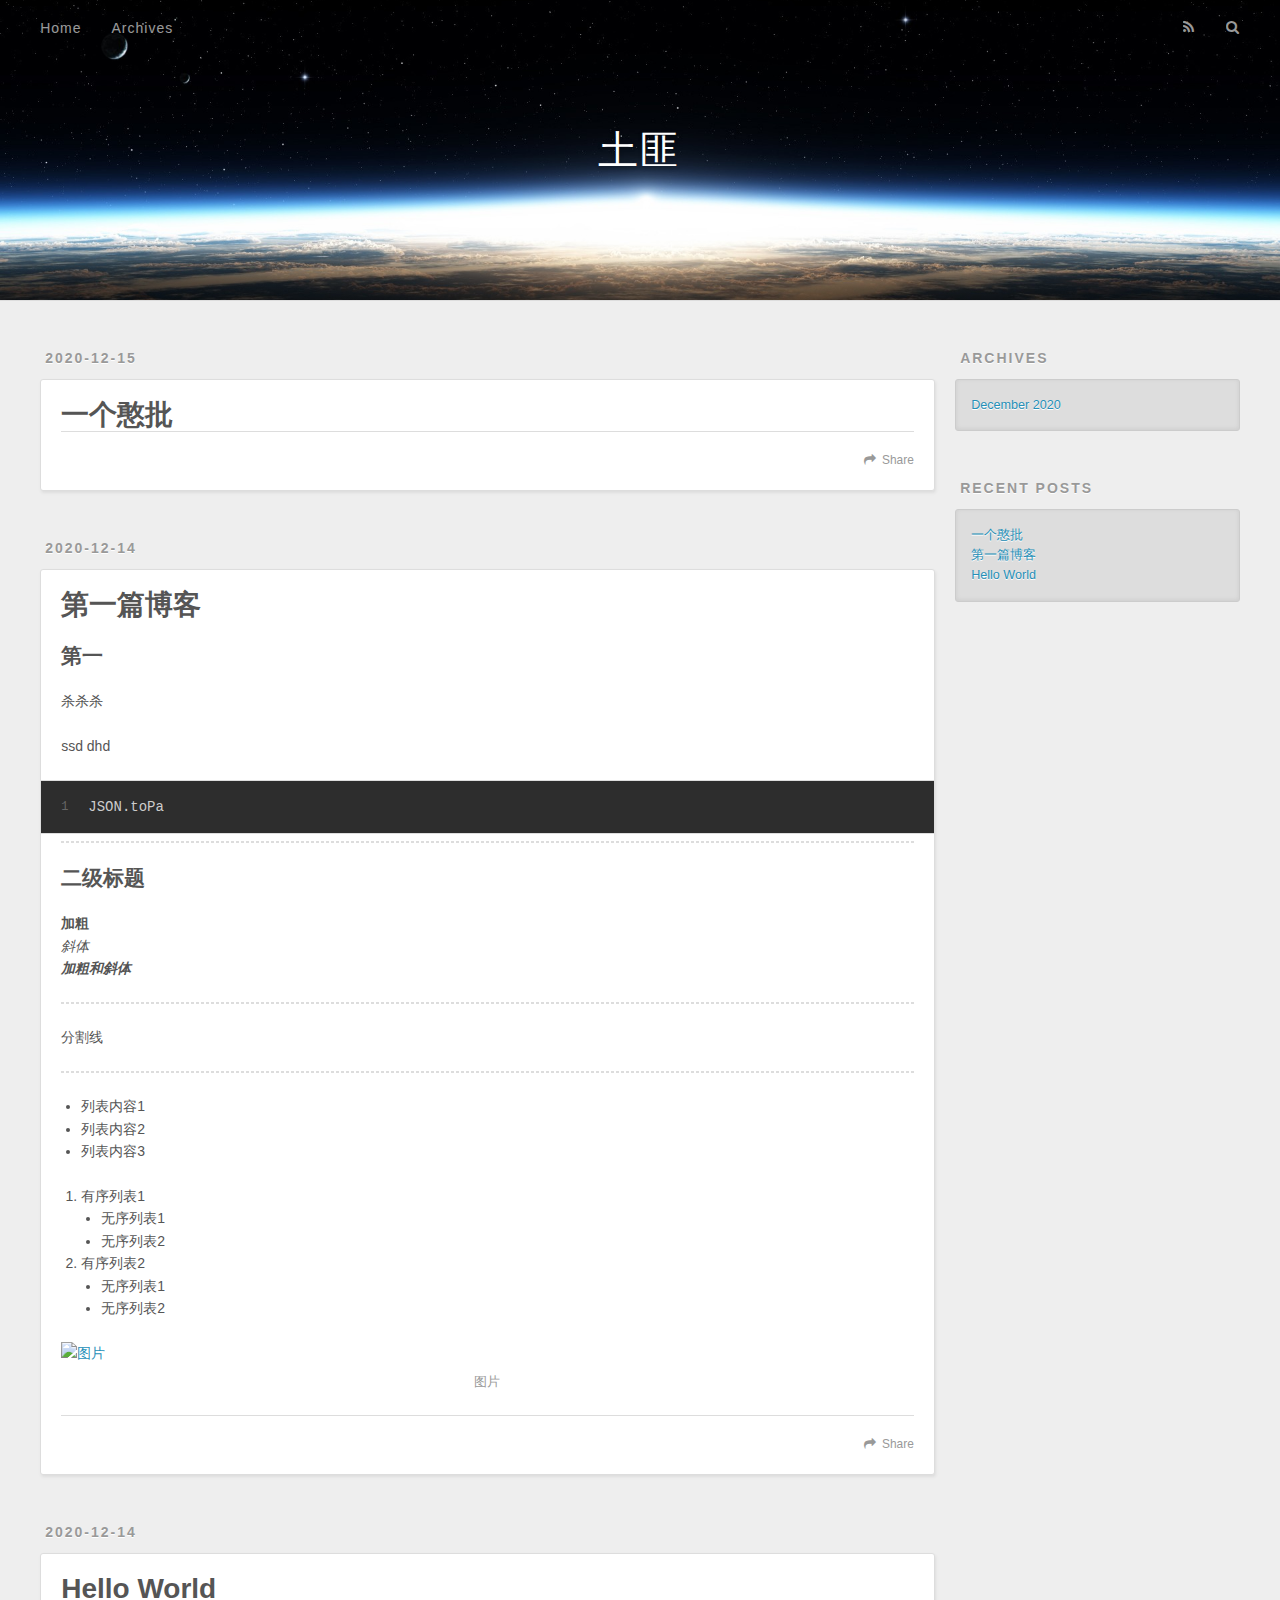
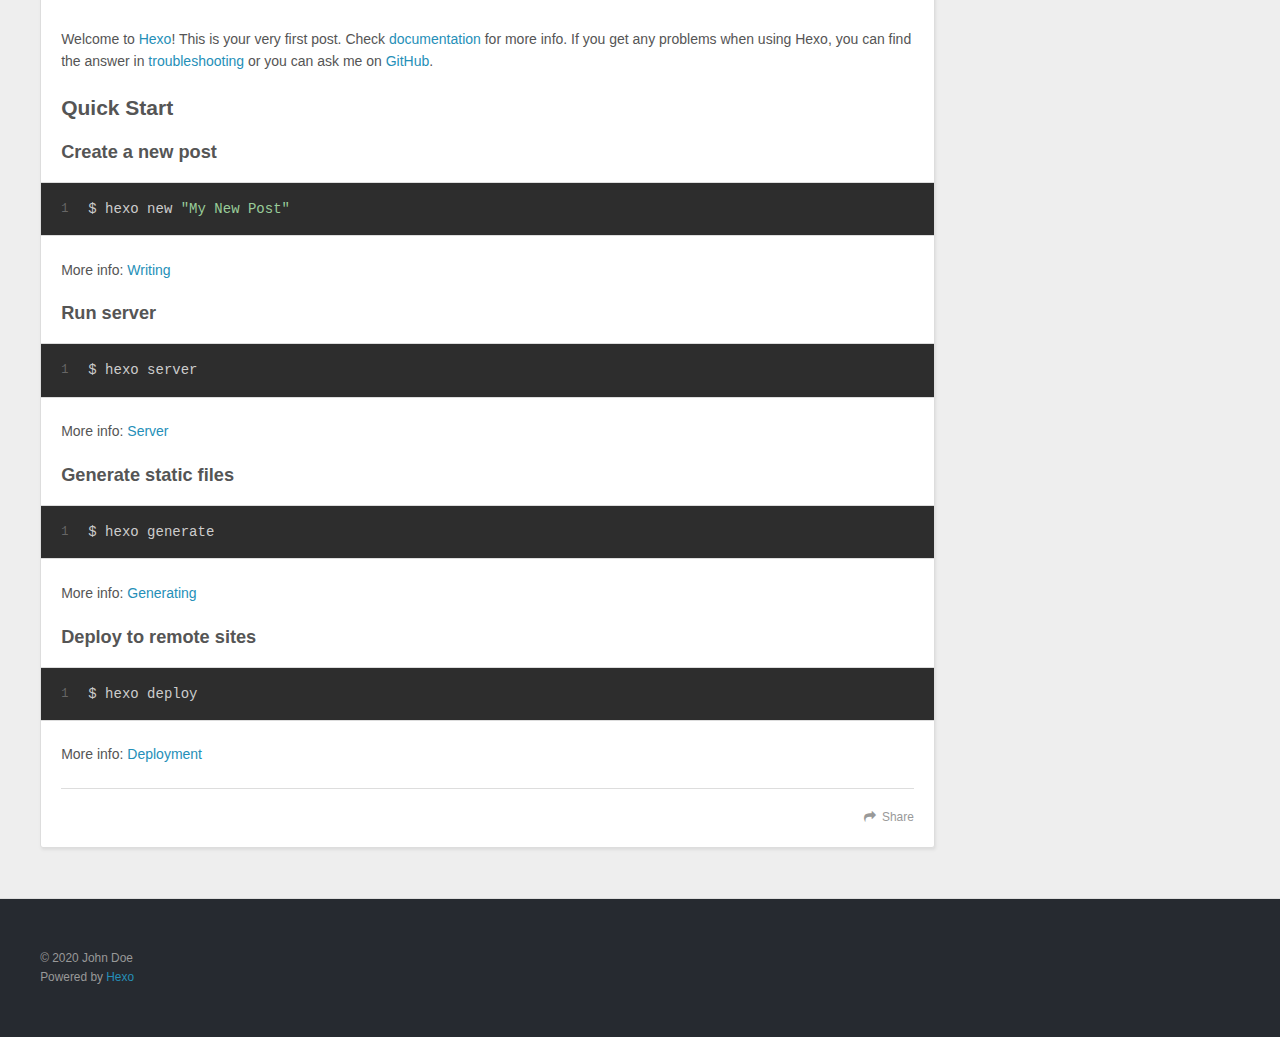
==== commit aa33a5a2: "Site updated: 2020-12-15 17:58:42" ====
--- a/index.html
+++ b/index.html
@@ -70,6 +70,58 @@
 
       <div class="outer">
         <section id="main">
+  
+    <article id="post-一个憨批" class="h-entry article article-type-post" itemprop="blogPost" itemscope itemtype="https://schema.org/BlogPosting">
+  <div class="article-meta">
+    <a href="/2020/12/15/%E4%B8%80%E4%B8%AA%E6%86%A8%E6%89%B9/" class="article-date">
+  <time class="dt-published" datetime="2020-12-15T09:04:00.000Z" itemprop="datePublished">2020-12-15</time>
+</a>
+    
+  </div>
+  <div class="article-inner">
+    
+    
+      <header class="article-header">
+        
+  
+    <h1 itemprop="name">
+      <a class="p-name article-title" href="/2020/12/15/%E4%B8%80%E4%B8%AA%E6%86%A8%E6%89%B9/">一个憨批</a>
+    </h1>
+  
+
+      </header>
+    
+    <div class="e-content article-entry" itemprop="articleBody">
+      
+        <div id="flowchart-0" class="flow-chart"></div>
+<script src="https://cdnjs.cloudflare.com/ajax/libs/raphael/2.2.7/raphael.min.js"></script><script src="https://cdnjs.cloudflare.com/ajax/libs/flowchart/1.6.5/flowchart.min.js"></script><textarea id="flowchart-0-code" style="display: none">st=>start: Start|past:>http://www.google.com[blank]
+e=>end: End:>http://www.google.com
+op1=>operation: My Operation|past
+op2=>operation: Stuff|current
+sub1=>subroutine: My Subroutine|invalid
+cond=>condition: Yes
+or No?|approved:>http://www.google.com
+c2=>condition: Good idea|rejected
+io=>inputoutput: catch something…|request
+st->op1(right)->cond
+cond(yes, right)->c2
+cond(no)->sub1(left)->op1
+c2(yes)->io->e
+c2(no)->op2->e</textarea><textarea id="flowchart-0-options" style="display: none">{"scale":1,"line-width":2,"line-length":50,"text-margin":10,"font-size":12}</textarea><script>  var code = document.getElementById("flowchart-0-code").value;  var options = JSON.parse(decodeURIComponent(document.getElementById("flowchart-0-options").value));  var diagram = flowchart.parse(code);  diagram.drawSVG("flowchart-0", options);</script>
+      
+    </div>
+    <footer class="article-footer">
+      <a data-url="http://example.com/2020/12/15/%E4%B8%80%E4%B8%AA%E6%86%A8%E6%89%B9/" data-id="ckiptcq9t0000uovbda8o3lgm" data-title="一个憨批" class="article-share-link">Share</a>
+      
+      
+      
+    </footer>
+  </div>
+  
+</article>
+
+
+
   
     <article id="post-第一篇博客" class="h-entry article article-type-post" itemprop="blogPost" itemscope itemtype="https://schema.org/BlogPosting">
   <div class="article-meta">
@@ -120,13 +172,34 @@
 </li>
 </ol>
 <p><img src="aaa.jpg" alt="图片" title="图片title"></p>
-<figure class="highlight plain"><table><tr><td class="gutter"><pre><span class="line">1</span><br><span class="line">2</span><br><span class="line">3</span><br><span class="line">4</span><br><span class="line">5</span><br><span class="line">6</span><br><span class="line">7</span><br><span class="line">8</span><br></pre></td><td class="code"><pre><span class="line">st&#x3D;&gt;start: Start</span><br><span class="line">op&#x3D;&gt;operation: Your Operation</span><br><span class="line">cond&#x3D;&gt;condition: Yes or No?</span><br><span class="line">e&#x3D;&gt;end</span><br><span class="line"></span><br><span class="line">st-&gt;op-&gt;cond</span><br><span class="line">cond(yes)-&gt;e</span><br><span class="line">cond(no)-&gt;op</span><br></pre></td></tr></table></figure>
-
-
+<div id="flowchart-0" class="flow-chart"></div>
+<div id="flowchart-1" class="flow-chart"></div>
+
+<script src="https://cdnjs.cloudflare.com/ajax/libs/raphael/2.2.7/raphael.min.js"></script><script src="https://cdnjs.cloudflare.com/ajax/libs/flowchart/1.6.5/flowchart.min.js"></script><textarea id="flowchart-0-code" style="display: none">st=>start: Start
+op=>operation: Your Operation
+cond=>condition: Yes or No?
+e=>end
+    
+st->op->cond
+cond(yes)->e
+cond(no)->op</textarea><textarea id="flowchart-0-options" style="display: none">{"scale":1,"line-width":2,"line-length":50,"text-margin":10,"font-size":12}</textarea><script>  var code = document.getElementById("flowchart-0-code").value;  var options = JSON.parse(decodeURIComponent(document.getElementById("flowchart-0-options").value));  var diagram = flowchart.parse(code);  diagram.drawSVG("flowchart-0", options);</script><textarea id="flowchart-1-code" style="display: none">st=>start: Start|past:>http://www.google.com[blank]
+e=>end: End:>http://www.google.com
+op1=>operation: My Operation|past
+op2=>operation: Stuff|current
+sub1=>subroutine: My Subroutine|invalid
+cond=>condition: Yes
+or No?|approved:>http://www.google.com
+c2=>condition: Good idea|rejected
+io=>inputoutput: catch something…|request
+st->op1(right)->cond
+cond(yes, right)->c2
+cond(no)->sub1(left)->op1
+c2(yes)->io->e
+c2(no)->op2->e</textarea><textarea id="flowchart-1-options" style="display: none">{"scale":1,"line-width":2,"line-length":50,"text-margin":10,"font-size":12}</textarea><script>  var code = document.getElementById("flowchart-1-code").value;  var options = JSON.parse(decodeURIComponent(document.getElementById("flowchart-1-options").value));  var diagram = flowchart.parse(code);  diagram.drawSVG("flowchart-1", options);</script>
       
     </div>
     <footer class="article-footer">
-      <a data-url="http://example.com/2020/12/14/%E7%AC%AC%E4%B8%80%E7%AF%87%E5%8D%9A%E5%AE%A2/" data-id="ckipgewkh0001lcvbdru868de" data-title="第一篇博客" class="article-share-link">Share</a>
+      <a data-url="http://example.com/2020/12/14/%E7%AC%AC%E4%B8%80%E7%AF%87%E5%8D%9A%E5%AE%A2/" data-id="ckiptcqa10002uovb7fiw92mk" data-title="第一篇博客" class="article-share-link">Share</a>
       
       
       
@@ -177,7 +250,7 @@
       
     </div>
     <footer class="article-footer">
-      <a data-url="http://example.com/2020/12/14/hello-world/" data-id="ckipgewkb0000lcvbe7hj6tvf" data-title="Hello World" class="article-share-link">Share</a>
+      <a data-url="http://example.com/2020/12/14/hello-world/" data-id="ckiptcq9z0001uovb5upocl0x" data-title="Hello World" class="article-share-link">Share</a>
       
       
       
@@ -220,6 +293,10 @@
       <ul>
         
           <li>
+            <a href="/2020/12/15/%E4%B8%80%E4%B8%AA%E6%86%A8%E6%89%B9/">一个憨批</a>
+          </li>
+        
+          <li>
             <a href="/2020/12/14/%E7%AC%AC%E4%B8%80%E7%AF%87%E5%8D%9A%E5%AE%A2/">第一篇博客</a>
           </li>
         
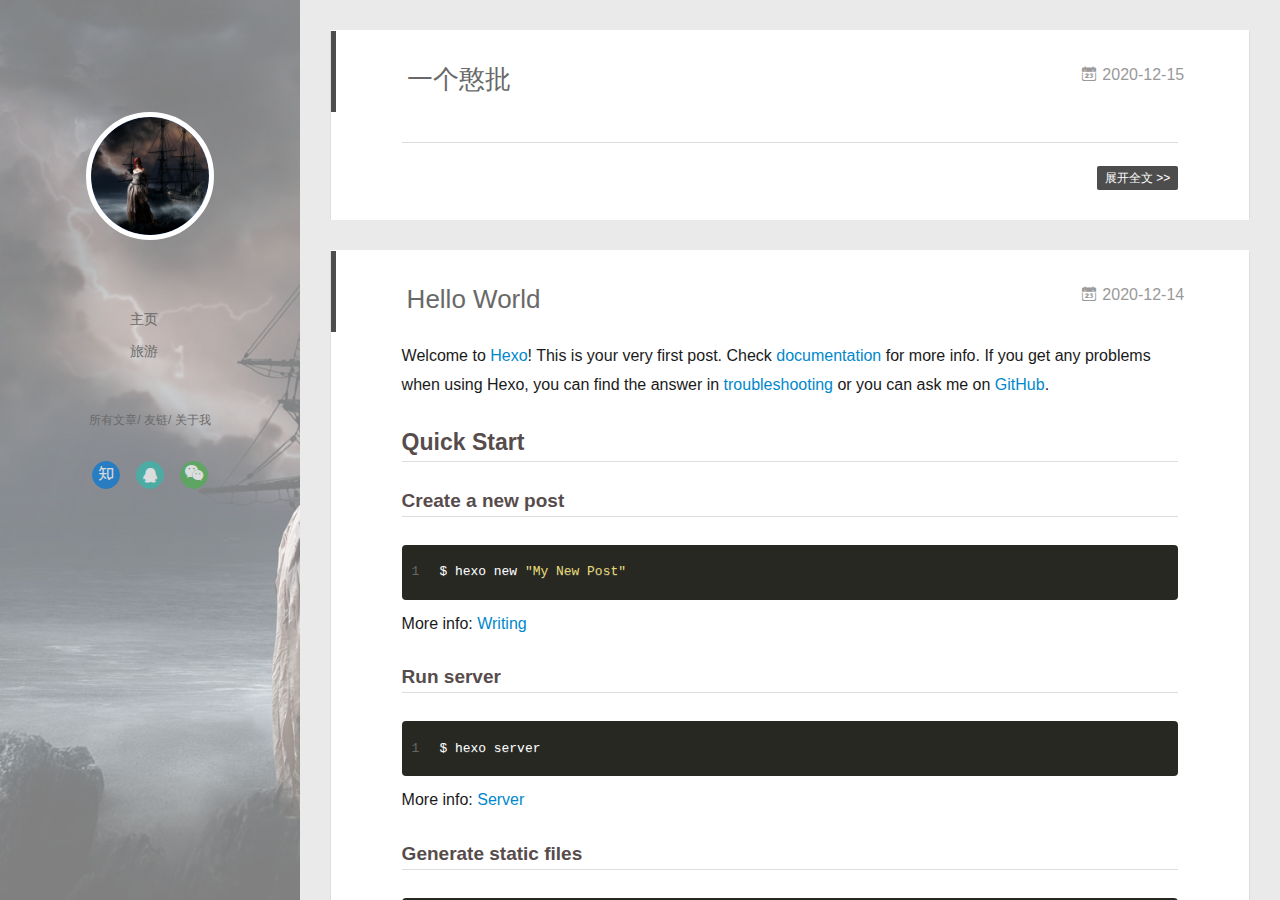
==== commit f8c396aa: "Site updated: 2020-12-16 17:47:54" ====
--- a/index.html
+++ b/index.html
@@ -3,95 +3,171 @@
 <head>
   <meta charset="utf-8">
   
-  
-  <title>土匪</title>
-  <meta name="viewport" content="width=device-width, initial-scale=1, shrink-to-fit=no">
+  <meta name="renderer" content="webkit">
+  <meta http-equiv="X-UA-Compatible" content="IE=edge" >
+  <link rel="dns-prefetch" href="http://example.com">
+  <title>一个憨批的撸码之路</title>
+  <meta name="viewport" content="width=device-width, initial-scale=1, maximum-scale=1">
   <meta property="og:type" content="website">
-<meta property="og:title" content="土匪">
+<meta property="og:title" content="一个憨批的撸码之路">
 <meta property="og:url" content="http://example.com/index.html">
-<meta property="og:site_name" content="土匪">
+<meta property="og:site_name" content="一个憨批的撸码之路">
 <meta property="og:locale" content="en_US">
 <meta property="article:author" content="John Doe">
 <meta name="twitter:card" content="summary">
   
-    <link rel="alternate" href="/atom.xml" title="土匪" type="application/atom+xml">
-  
-  
-    <link rel="shortcut icon" href="/favicon.png">
-  
-  
-    
-<link rel="stylesheet" href="https://cdn.jsdelivr.net/npm/typeface-source-code-pro@0.0.71/index.min.css">
-
-  
-  
-<link rel="stylesheet" href="/css/style.css">
-
-  
-    
-<link rel="stylesheet" href="/fancybox/jquery.fancybox.min.css">
-
-  
+    <link rel="alternative" href="/atom.xml" title="一个憨批的撸码之路" type="application/atom+xml">
+  
+  
+    <link rel="icon" href="/favicon.png">
+  
+  <link rel="stylesheet" type="text/css" href="/./main.0cf68a.css">
+  <style type="text/css">
+  
+    #container.show {
+      background: linear-gradient(200deg,#a0cfe4,#e8c37e);
+    }
+  </style>
+  
+
+  
+
 <meta name="generator" content="Hexo 5.2.0"></head>
 
 <body>
-  <div id="container">
-    <div id="wrap">
-      <header id="header">
-  <div id="banner"></div>
-  <div id="header-outer" class="outer">
-    <div id="header-title" class="inner">
-      <h1 id="logo-wrap">
-        <a href="/" id="logo">土匪</a>
-      </h1>
-      
-    </div>
-    <div id="header-inner" class="inner">
-      <nav id="main-nav">
-        <a id="main-nav-toggle" class="nav-icon"></a>
-        
-          <a class="main-nav-link" href="/">Home</a>
-        
-          <a class="main-nav-link" href="/archives">Archives</a>
-        
-      </nav>
-      <nav id="sub-nav">
-        
-          <a id="nav-rss-link" class="nav-icon" href="/atom.xml" title="RSS Feed"></a>
-        
-        <a id="nav-search-btn" class="nav-icon" title="Search"></a>
-      </nav>
-      <div id="search-form-wrap">
-        <form action="//google.com/search" method="get" accept-charset="UTF-8" class="search-form"><input type="search" name="q" class="search-form-input" placeholder="Search"><button type="submit" class="search-form-submit">&#xF002;</button><input type="hidden" name="sitesearch" value="http://example.com"></form>
-      </div>
-    </div>
-  </div>
-</header>
-
-      <div class="outer">
-        <section id="main">
-  
-    <article id="post-一个憨批" class="h-entry article article-type-post" itemprop="blogPost" itemscope itemtype="https://schema.org/BlogPosting">
-  <div class="article-meta">
-    <a href="/2020/12/15/%E4%B8%80%E4%B8%AA%E6%86%A8%E6%89%B9/" class="article-date">
-  <time class="dt-published" datetime="2020-12-15T09:04:00.000Z" itemprop="datePublished">2020-12-15</time>
+  <div id="container" q-class="show:isCtnShow">
+    <canvas id="anm-canvas" class="anm-canvas"></canvas>
+    <div class="left-col" q-class="show:isShow">
+      
+<!--<div class="overlay" style="background: #4d4d4d"></div>-->
+<div class="overlay" ></div>
+<div class="intrude-less">
+	<header id="header" class="inner">
+		<a href="/" class="profilepic">
+			<img src="/abc.jpg" class="js-avatar">
+		</a>
+		<hgroup>
+		  <h1 class="header-author"><a href="/"></a></h1>
+		</hgroup>
+		
+
+		<nav class="header-menu">
+			<ul>
+			
+				<li><a href="/">主页</a></li>
+	        
+				<li><a href="/photos/">旅游</a></li>
+	        
+			</ul>
+		</nav>
+		<nav class="header-smart-menu">
+    		
+    			
+    			<a q-on="click: openSlider(e, 'innerArchive')" href="javascript:void(0)">所有文章</a>
+    			
+            
+    			
+    			<a q-on="click: openSlider(e, 'friends')" href="javascript:void(0)">友链</a>
+    			
+            
+    			
+    			<a q-on="click: openSlider(e, 'aboutme')" href="javascript:void(0)">关于我</a>
+    			
+            
+		</nav>
+		<nav class="header-nav">
+			<div class="social">
+				
+					<a class="zhihu" target="_blank" href="#" title="zhihu"><i class="icon-zhihu"></i></a>
+		        
+					<a class="qq" target="_blank" href="#" title="qq"><i class="icon-qq"></i></a>
+		        
+					<a class="weixin" target="_blank" href="#" title="weixin"><i class="icon-weixin"></i></a>
+		        
+			</div>
+		</nav>
+	</header>		
+</div>
+
+    </div>
+    <div class="mid-col" q-class="show:isShow,hide:isShow|isFalse">
+      
+<nav id="mobile-nav">
+  	<div class="overlay js-overlay" style="background: #4d4d4d"></div>
+	<div class="btnctn js-mobile-btnctn">
+  		<div class="slider-trigger list" q-on="click: openSlider(e)"><i class="icon icon-sort"></i></div>
+	</div>
+	<div class="intrude-less">
+		<header id="header" class="inner">
+			<div class="profilepic">
+				<img src="/abc.jpg" class="js-avatar">
+			</div>
+			<hgroup>
+			  <h1 class="header-author js-header-author"></h1>
+			</hgroup>
+			
+			
+			
+				
+			
+				
+			
+			
+			
+			<nav class="header-nav">
+				<div class="social">
+					
+						<a class="zhihu" target="_blank" href="#" title="zhihu"><i class="icon-zhihu"></i></a>
+			        
+						<a class="qq" target="_blank" href="#" title="qq"><i class="icon-qq"></i></a>
+			        
+						<a class="weixin" target="_blank" href="#" title="weixin"><i class="icon-weixin"></i></a>
+			        
+				</div>
+			</nav>
+
+			<nav class="header-menu js-header-menu">
+				<ul style="width: 50%">
+				
+				
+					<li style="width: 50%"><a href="/">主页</a></li>
+		        
+					<li style="width: 50%"><a href="/photos/">旅游</a></li>
+		        
+				</ul>
+			</nav>
+		</header>				
+	</div>
+	<div class="mobile-mask" style="display:none" q-show="isShow"></div>
+</nav>
+
+      <div id="wrapper" class="body-wrap">
+        <div class="menu-l">
+          <div class="canvas-wrap">
+            <canvas data-colors="#eaeaea" data-sectionHeight="100" data-contentId="js-content" id="myCanvas1" class="anm-canvas"></canvas>
+          </div>
+          <div id="js-content" class="content-ll">
+            
+  
+    <article id="post-一个憨批" class="article article-type-post  article-index" itemscope itemprop="blogPost">
+  <div class="article-inner">
+    
+      <header class="article-header">
+        
+  
+    <h1 itemprop="name">
+      <a class="article-title" href="/2020/12/15/%E4%B8%80%E4%B8%AA%E6%86%A8%E6%89%B9/">一个憨批</a>
+    </h1>
+  
+
+        
+        <a href="/2020/12/15/%E4%B8%80%E4%B8%AA%E6%86%A8%E6%89%B9/" class="archive-article-date">
+  	<time datetime="2020-12-15T09:04:00.000Z" itemprop="datePublished"><i class="icon-calendar icon"></i>2020-12-15</time>
 </a>
-    
-  </div>
-  <div class="article-inner">
-    
-    
-      <header class="article-header">
-        
-  
-    <h1 itemprop="name">
-      <a class="p-name article-title" href="/2020/12/15/%E4%B8%80%E4%B8%AA%E6%86%A8%E6%89%B9/">一个憨批</a>
-    </h1>
-  
-
+        
       </header>
     
-    <div class="e-content article-entry" itemprop="articleBody">
+    <div class="article-entry" itemprop="articleBody">
       
         <div id="flowchart-0" class="flow-chart"></div>
 <script src="https://cdnjs.cloudflare.com/ajax/libs/raphael/2.2.7/raphael.min.js"></script><script src="https://cdnjs.cloudflare.com/ajax/libs/flowchart/1.6.5/flowchart.min.js"></script><textarea id="flowchart-0-code" style="display: none">st=>start: Start|past:>http://www.google.com[blank]
@@ -109,43 +185,143 @@
 c2(yes)->io->e
 c2(no)->op2->e</textarea><textarea id="flowchart-0-options" style="display: none">{"scale":1,"line-width":2,"line-length":50,"text-margin":10,"font-size":12}</textarea><script>  var code = document.getElementById("flowchart-0-code").value;  var options = JSON.parse(decodeURIComponent(document.getElementById("flowchart-0-options").value));  var diagram = flowchart.parse(code);  diagram.drawSVG("flowchart-0", options);</script>
       
-    </div>
-    <footer class="article-footer">
-      <a data-url="http://example.com/2020/12/15/%E4%B8%80%E4%B8%AA%E6%86%A8%E6%89%B9/" data-id="ckiptcq9t0000uovbda8o3lgm" data-title="一个憨批" class="article-share-link">Share</a>
-      
-      
-      
-    </footer>
+
+      
+    </div>
+    <div class="article-info article-info-index">
+      
+      
+      
+
+      
+        <p class="article-more-link">
+          <a class="article-more-a" href="/2020/12/15/%E4%B8%80%E4%B8%AA%E6%86%A8%E6%89%B9/">展开全文 >></a>
+        </p>
+      
+
+      
+      <div class="clearfix"></div>
+    </div>
   </div>
-  
 </article>
 
-
-
-  
-    <article id="post-第一篇博客" class="h-entry article article-type-post" itemprop="blogPost" itemscope itemtype="https://schema.org/BlogPosting">
-  <div class="article-meta">
-    <a href="/2020/12/14/%E7%AC%AC%E4%B8%80%E7%AF%87%E5%8D%9A%E5%AE%A2/" class="article-date">
-  <time class="dt-published" datetime="2020-12-14T06:07:23.000Z" itemprop="datePublished">2020-12-14</time>
+<aside class="wrap-side-operation">
+    <div class="mod-side-operation">
+        
+        <div class="jump-container" id="js-jump-container" style="display:none;">
+            <a href="javascript:void(0)" class="mod-side-operation__jump-to-top">
+                <i class="icon-font icon-back"></i>
+            </a>
+            <div id="js-jump-plan-container" class="jump-plan-container" style="top: -11px;">
+                <i class="icon-font icon-plane jump-plane"></i>
+            </div>
+        </div>
+        
+        
+    </div>
+</aside>
+
+
+
+
+  
+    <article id="post-hello-world" class="article article-type-post  article-index" itemscope itemprop="blogPost">
+  <div class="article-inner">
+    
+      <header class="article-header">
+        
+  
+    <h1 itemprop="name">
+      <a class="article-title" href="/2020/12/14/hello-world/">Hello World</a>
+    </h1>
+  
+
+        
+        <a href="/2020/12/14/hello-world/" class="archive-article-date">
+  	<time datetime="2020-12-14T05:55:32.794Z" itemprop="datePublished"><i class="icon-calendar icon"></i>2020-12-14</time>
 </a>
-    
+        
+      </header>
+    
+    <div class="article-entry" itemprop="articleBody">
+      
+        <p>Welcome to <a target="_blank" rel="noopener" href="https://hexo.io/">Hexo</a>! This is your very first post. Check <a target="_blank" rel="noopener" href="https://hexo.io/docs/">documentation</a> for more info. If you get any problems when using Hexo, you can find the answer in <a target="_blank" rel="noopener" href="https://hexo.io/docs/troubleshooting.html">troubleshooting</a> or you can ask me on <a target="_blank" rel="noopener" href="https://github.com/hexojs/hexo/issues">GitHub</a>.</p>
+<h2 id="Quick-Start"><a href="#Quick-Start" class="headerlink" title="Quick Start"></a>Quick Start</h2><h3 id="Create-a-new-post"><a href="#Create-a-new-post" class="headerlink" title="Create a new post"></a>Create a new post</h3><figure class="highlight bash"><table><tr><td class="gutter"><pre><span class="line">1</span><br></pre></td><td class="code"><pre><span class="line">$ hexo new <span class="string">&quot;My New Post&quot;</span></span><br></pre></td></tr></table></figure>
+
+<p>More info: <a target="_blank" rel="noopener" href="https://hexo.io/docs/writing.html">Writing</a></p>
+<h3 id="Run-server"><a href="#Run-server" class="headerlink" title="Run server"></a>Run server</h3><figure class="highlight bash"><table><tr><td class="gutter"><pre><span class="line">1</span><br></pre></td><td class="code"><pre><span class="line">$ hexo server</span><br></pre></td></tr></table></figure>
+
+<p>More info: <a target="_blank" rel="noopener" href="https://hexo.io/docs/server.html">Server</a></p>
+<h3 id="Generate-static-files"><a href="#Generate-static-files" class="headerlink" title="Generate static files"></a>Generate static files</h3><figure class="highlight bash"><table><tr><td class="gutter"><pre><span class="line">1</span><br></pre></td><td class="code"><pre><span class="line">$ hexo generate</span><br></pre></td></tr></table></figure>
+
+<p>More info: <a target="_blank" rel="noopener" href="https://hexo.io/docs/generating.html">Generating</a></p>
+<h3 id="Deploy-to-remote-sites"><a href="#Deploy-to-remote-sites" class="headerlink" title="Deploy to remote sites"></a>Deploy to remote sites</h3><figure class="highlight bash"><table><tr><td class="gutter"><pre><span class="line">1</span><br></pre></td><td class="code"><pre><span class="line">$ hexo deploy</span><br></pre></td></tr></table></figure>
+
+<p>More info: <a target="_blank" rel="noopener" href="https://hexo.io/docs/one-command-deployment.html">Deployment</a></p>
+
+      
+
+      
+    </div>
+    <div class="article-info article-info-index">
+      
+      
+      
+
+      
+        <p class="article-more-link">
+          <a class="article-more-a" href="/2020/12/14/hello-world/">展开全文 >></a>
+        </p>
+      
+
+      
+      <div class="clearfix"></div>
+    </div>
   </div>
+</article>
+
+<aside class="wrap-side-operation">
+    <div class="mod-side-operation">
+        
+        <div class="jump-container" id="js-jump-container" style="display:none;">
+            <a href="javascript:void(0)" class="mod-side-operation__jump-to-top">
+                <i class="icon-font icon-back"></i>
+            </a>
+            <div id="js-jump-plan-container" class="jump-plan-container" style="top: -11px;">
+                <i class="icon-font icon-plane jump-plane"></i>
+            </div>
+        </div>
+        
+        
+    </div>
+</aside>
+
+
+
+
+  
+    <article id="post-第一篇博客" class="article article-type-post  article-index" itemscope itemprop="blogPost">
   <div class="article-inner">
     
-    
       <header class="article-header">
         
   
     <h1 itemprop="name">
-      <a class="p-name article-title" href="/2020/12/14/%E7%AC%AC%E4%B8%80%E7%AF%87%E5%8D%9A%E5%AE%A2/">第一篇博客</a>
+      <a class="article-title" href="/2020/12/12/%E7%AC%AC%E4%B8%80%E7%AF%87%E5%8D%9A%E5%AE%A2/">第一篇博客</a>
     </h1>
   
 
+        
+        <a href="/2020/12/12/%E7%AC%AC%E4%B8%80%E7%AF%87%E5%8D%9A%E5%AE%A2/" class="archive-article-date">
+  	<time datetime="2020-12-12T06:07:23.000Z" itemprop="datePublished"><i class="icon-calendar icon"></i>2020-12-12</time>
+</a>
+        
       </header>
     
-    <div class="e-content article-entry" itemprop="articleBody">
-      
-        <h2 id="第一"><a href="#第一" class="headerlink" title="第一"></a>第一</h2><p>杀杀杀</p>
+    <div class="article-entry" itemprop="articleBody">
+      
+        <p>&nbsp; </p>
+<h3 id="为什么开始写博客"><a href="#为什么开始写博客" class="headerlink" title="为什么开始写博客"></a>为什么开始写博客</h3><p>&ensp;&ensp;&ensp;&ensp;出差昆明，做完开发联调后因为项目上线还需要其他系统的支持，但是其他公司做的项目进度有些不尽人意，我们就支持对方完成一些工作。我们做的是帮助数仓完成开发数据校验规则（写SQL校验），每天根据他们从我们数据库抽的数来进行校验，看看那些规则触发、那些数据被校验住了，接着分析触发的规则、被校验住的数据是为什么触发，是我们的SQL问题还是数仓抽数的问题亦或者是我们业务库数据本身就有问题。<br>&ensp;&ensp;&ensp;&ensp;但是今天因为业务库的因素导致数仓抽数推迟，bug改完还有空闲时间，就想着自己搭建一个博客，于是就开始了，搭建好了切换了一个主题（<a target="_blank" rel="noopener" href="https://github.com/litten/hexo-theme-yilia" title="yilia简约主题">Yilia</a>），先就这样吧，后面有时间再慢慢优化······</p>
 <p>ssd dhd</p>
 <figure class="highlight plain"><table><tr><td class="gutter"><pre><span class="line">1</span><br></pre></td><td class="code"><pre><span class="line">JSON.toPa</span><br></pre></td></tr></table></figure>
 
@@ -173,16 +349,8 @@
 </ol>
 <p><img src="aaa.jpg" alt="图片" title="图片title"></p>
 <div id="flowchart-0" class="flow-chart"></div>
-<div id="flowchart-1" class="flow-chart"></div>
-
-<script src="https://cdnjs.cloudflare.com/ajax/libs/raphael/2.2.7/raphael.min.js"></script><script src="https://cdnjs.cloudflare.com/ajax/libs/flowchart/1.6.5/flowchart.min.js"></script><textarea id="flowchart-0-code" style="display: none">st=>start: Start
-op=>operation: Your Operation
-cond=>condition: Yes or No?
-e=>end
-    
-st->op->cond
-cond(yes)->e
-cond(no)->op</textarea><textarea id="flowchart-0-options" style="display: none">{"scale":1,"line-width":2,"line-length":50,"text-margin":10,"font-size":12}</textarea><script>  var code = document.getElementById("flowchart-0-code").value;  var options = JSON.parse(decodeURIComponent(document.getElementById("flowchart-0-options").value));  var diagram = flowchart.parse(code);  diagram.drawSVG("flowchart-0", options);</script><textarea id="flowchart-1-code" style="display: none">st=>start: Start|past:>http://www.google.com[blank]
+
+<script src="https://cdnjs.cloudflare.com/ajax/libs/raphael/2.2.7/raphael.min.js"></script><script src="https://cdnjs.cloudflare.com/ajax/libs/flowchart/1.6.5/flowchart.min.js"></script><textarea id="flowchart-0-code" style="display: none">st=>start: Start|past:>http://www.google.com[blank]
 e=>end: End:>http://www.google.com
 op1=>operation: My Operation|past
 op2=>operation: Stuff|current
@@ -195,161 +363,294 @@
 cond(yes, right)->c2
 cond(no)->sub1(left)->op1
 c2(yes)->io->e
-c2(no)->op2->e</textarea><textarea id="flowchart-1-options" style="display: none">{"scale":1,"line-width":2,"line-length":50,"text-margin":10,"font-size":12}</textarea><script>  var code = document.getElementById("flowchart-1-code").value;  var options = JSON.parse(decodeURIComponent(document.getElementById("flowchart-1-options").value));  var diagram = flowchart.parse(code);  diagram.drawSVG("flowchart-1", options);</script>
-      
-    </div>
-    <footer class="article-footer">
-      <a data-url="http://example.com/2020/12/14/%E7%AC%AC%E4%B8%80%E7%AF%87%E5%8D%9A%E5%AE%A2/" data-id="ckiptcqa10002uovb7fiw92mk" data-title="第一篇博客" class="article-share-link">Share</a>
-      
-      
-      
-    </footer>
+c2(no)->op2->e</textarea><textarea id="flowchart-0-options" style="display: none">{"scale":1,"line-width":2,"line-length":50,"text-margin":10,"font-size":12}</textarea><script>  var code = document.getElementById("flowchart-0-code").value;  var options = JSON.parse(decodeURIComponent(document.getElementById("flowchart-0-options").value));  var diagram = flowchart.parse(code);  diagram.drawSVG("flowchart-0", options);</script>
+      
+
+      
+    </div>
+    <div class="article-info article-info-index">
+      
+      
+      
+
+      
+        <p class="article-more-link">
+          <a class="article-more-a" href="/2020/12/12/%E7%AC%AC%E4%B8%80%E7%AF%87%E5%8D%9A%E5%AE%A2/">展开全文 >></a>
+        </p>
+      
+
+      
+      <div class="clearfix"></div>
+    </div>
   </div>
-  
 </article>
 
-
-
-  
-    <article id="post-hello-world" class="h-entry article article-type-post" itemprop="blogPost" itemscope itemtype="https://schema.org/BlogPosting">
-  <div class="article-meta">
-    <a href="/2020/12/14/hello-world/" class="article-date">
-  <time class="dt-published" datetime="2020-12-14T05:55:32.794Z" itemprop="datePublished">2020-12-14</time>
-</a>
-    
-  </div>
-  <div class="article-inner">
-    
-    
-      <header class="article-header">
-        
-  
-    <h1 itemprop="name">
-      <a class="p-name article-title" href="/2020/12/14/hello-world/">Hello World</a>
-    </h1>
-  
-
-      </header>
-    
-    <div class="e-content article-entry" itemprop="articleBody">
-      
-        <p>Welcome to <a target="_blank" rel="noopener" href="https://hexo.io/">Hexo</a>! This is your very first post. Check <a target="_blank" rel="noopener" href="https://hexo.io/docs/">documentation</a> for more info. If you get any problems when using Hexo, you can find the answer in <a target="_blank" rel="noopener" href="https://hexo.io/docs/troubleshooting.html">troubleshooting</a> or you can ask me on <a target="_blank" rel="noopener" href="https://github.com/hexojs/hexo/issues">GitHub</a>.</p>
-<h2 id="Quick-Start"><a href="#Quick-Start" class="headerlink" title="Quick Start"></a>Quick Start</h2><h3 id="Create-a-new-post"><a href="#Create-a-new-post" class="headerlink" title="Create a new post"></a>Create a new post</h3><figure class="highlight bash"><table><tr><td class="gutter"><pre><span class="line">1</span><br></pre></td><td class="code"><pre><span class="line">$ hexo new <span class="string">&quot;My New Post&quot;</span></span><br></pre></td></tr></table></figure>
-
-<p>More info: <a target="_blank" rel="noopener" href="https://hexo.io/docs/writing.html">Writing</a></p>
-<h3 id="Run-server"><a href="#Run-server" class="headerlink" title="Run server"></a>Run server</h3><figure class="highlight bash"><table><tr><td class="gutter"><pre><span class="line">1</span><br></pre></td><td class="code"><pre><span class="line">$ hexo server</span><br></pre></td></tr></table></figure>
-
-<p>More info: <a target="_blank" rel="noopener" href="https://hexo.io/docs/server.html">Server</a></p>
-<h3 id="Generate-static-files"><a href="#Generate-static-files" class="headerlink" title="Generate static files"></a>Generate static files</h3><figure class="highlight bash"><table><tr><td class="gutter"><pre><span class="line">1</span><br></pre></td><td class="code"><pre><span class="line">$ hexo generate</span><br></pre></td></tr></table></figure>
-
-<p>More info: <a target="_blank" rel="noopener" href="https://hexo.io/docs/generating.html">Generating</a></p>
-<h3 id="Deploy-to-remote-sites"><a href="#Deploy-to-remote-sites" class="headerlink" title="Deploy to remote sites"></a>Deploy to remote sites</h3><figure class="highlight bash"><table><tr><td class="gutter"><pre><span class="line">1</span><br></pre></td><td class="code"><pre><span class="line">$ hexo deploy</span><br></pre></td></tr></table></figure>
-
-<p>More info: <a target="_blank" rel="noopener" href="https://hexo.io/docs/one-command-deployment.html">Deployment</a></p>
-
-      
-    </div>
-    <footer class="article-footer">
-      <a data-url="http://example.com/2020/12/14/hello-world/" data-id="ckiptcq9z0001uovb5upocl0x" data-title="Hello World" class="article-share-link">Share</a>
-      
-      
-      
-    </footer>
-  </div>
-  
-</article>
-
-
-
-  
-
-
-</section>
-        
-          <aside id="sidebar">
-  
-    
-
-  
-    
-
-  
-    
-  
-    
-  <div class="widget-wrap">
-    <h3 class="widget-title">Archives</h3>
-    <div class="widget">
-      <ul class="archive-list"><li class="archive-list-item"><a class="archive-list-link" href="/archives/2020/12/">December 2020</a></li></ul>
-    </div>
-  </div>
-
-
-  
-    
-  <div class="widget-wrap">
-    <h3 class="widget-title">Recent Posts</h3>
-    <div class="widget">
-      <ul>
-        
-          <li>
-            <a href="/2020/12/15/%E4%B8%80%E4%B8%AA%E6%86%A8%E6%89%B9/">一个憨批</a>
-          </li>
-        
-          <li>
-            <a href="/2020/12/14/%E7%AC%AC%E4%B8%80%E7%AF%87%E5%8D%9A%E5%AE%A2/">第一篇博客</a>
-          </li>
-        
-          <li>
-            <a href="/2020/12/14/hello-world/">Hello World</a>
-          </li>
-        
-      </ul>
-    </div>
-  </div>
-
-  
+<aside class="wrap-side-operation">
+    <div class="mod-side-operation">
+        
+        <div class="jump-container" id="js-jump-container" style="display:none;">
+            <a href="javascript:void(0)" class="mod-side-operation__jump-to-top">
+                <i class="icon-font icon-back"></i>
+            </a>
+            <div id="js-jump-plan-container" class="jump-plan-container" style="top: -11px;">
+                <i class="icon-font icon-plane jump-plane"></i>
+            </div>
+        </div>
+        
+        
+    </div>
 </aside>
-        
+
+
+
+
+  
+  
+
+
+          </div>
+        </div>
       </div>
       <footer id="footer">
-  
   <div class="outer">
-    <div id="footer-info" class="inner">
-      
-      &copy; 2020 John Doe<br>
-      Powered by <a href="https://hexo.io/" target="_blank">Hexo</a>
+    <div id="footer-info">
+    	<div class="footer-left">
+    		&copy; 2020 John Doe
+    	</div>
+      	<div class="footer-right">
+      		<a href="http://hexo.io/" target="_blank">Hexo</a>  Theme <a href="https://github.com/litten/hexo-theme-yilia" target="_blank">Yilia</a> by Litten
+      	</div>
     </div>
   </div>
 </footer>
-
-    </div>
-    <nav id="mobile-nav">
-  
-    <a href="/" class="mobile-nav-link">Home</a>
-  
-    <a href="/archives" class="mobile-nav-link">Archives</a>
-  
-</nav>
-    
-
-
-<script src="/js/jquery-3.4.1.min.js"></script>
-
-
-
-  
-<script src="/fancybox/jquery.fancybox.min.js"></script>
-
-
-
-
-<script src="/js/script.js"></script>
-
-
-
-
-
+    </div>
+    <script>
+	var yiliaConfig = {
+		mathjax: false,
+		isHome: true,
+		isPost: false,
+		isArchive: false,
+		isTag: false,
+		isCategory: false,
+		open_in_new: false,
+		toc_hide_index: true,
+		root: "/",
+		innerArchive: true,
+		showTags: false
+	}
+</script>
+
+<script>!function(t){function n(e){if(r[e])return r[e].exports;var i=r[e]={exports:{},id:e,loaded:!1};return t[e].call(i.exports,i,i.exports,n),i.loaded=!0,i.exports}var r={};n.m=t,n.c=r,n.p="./",n(0)}([function(t,n,r){r(195),t.exports=r(191)},function(t,n,r){var e=r(3),i=r(52),o=r(27),u=r(28),c=r(53),f="prototype",a=function(t,n,r){var s,l,h,v,p=t&a.F,d=t&a.G,y=t&a.S,g=t&a.P,b=t&a.B,m=d?e:y?e[n]||(e[n]={}):(e[n]||{})[f],x=d?i:i[n]||(i[n]={}),w=x[f]||(x[f]={});d&&(r=n);for(s in r)l=!p&&m&&void 0!==m[s],h=(l?m:r)[s],v=b&&l?c(h,e):g&&"function"==typeof h?c(Function.call,h):h,m&&u(m,s,h,t&a.U),x[s]!=h&&o(x,s,v),g&&w[s]!=h&&(w[s]=h)};e.core=i,a.F=1,a.G=2,a.S=4,a.P=8,a.B=16,a.W=32,a.U=64,a.R=128,t.exports=a},function(t,n,r){var e=r(6);t.exports=function(t){if(!e(t))throw TypeError(t+" is not an object!");return t}},function(t,n){var r=t.exports="undefined"!=typeof window&&window.Math==Math?window:"undefined"!=typeof self&&self.Math==Math?self:Function("return this")();"number"==typeof __g&&(__g=r)},function(t,n){t.exports=function(t){try{return!!t()}catch(t){return!0}}},function(t,n){var r=t.exports="undefined"!=typeof window&&window.Math==Math?window:"undefined"!=typeof self&&self.Math==Math?self:Function("return this")();"number"==typeof __g&&(__g=r)},function(t,n){t.exports=function(t){return"object"==typeof t?null!==t:"function"==typeof t}},function(t,n,r){var e=r(126)("wks"),i=r(76),o=r(3).Symbol,u="function"==typeof o;(t.exports=function(t){return e[t]||(e[t]=u&&o[t]||(u?o:i)("Symbol."+t))}).store=e},function(t,n){var r={}.hasOwnProperty;t.exports=function(t,n){return r.call(t,n)}},function(t,n,r){var e=r(94),i=r(33);t.exports=function(t){return e(i(t))}},function(t,n,r){t.exports=!r(4)(function(){return 7!=Object.defineProperty({},"a",{get:function(){return 7}}).a})},function(t,n,r){var e=r(2),i=r(167),o=r(50),u=Object.defineProperty;n.f=r(10)?Object.defineProperty:function(t,n,r){if(e(t),n=o(n,!0),e(r),i)try{return u(t,n,r)}catch(t){}if("get"in r||"set"in r)throw TypeError("Accessors not supported!");return"value"in r&&(t[n]=r.value),t}},function(t,n,r){t.exports=!r(18)(function(){return 7!=Object.defineProperty({},"a",{get:function(){return 7}}).a})},function(t,n,r){var e=r(14),i=r(22);t.exports=r(12)?function(t,n,r){return e.f(t,n,i(1,r))}:function(t,n,r){return t[n]=r,t}},function(t,n,r){var e=r(20),i=r(58),o=r(42),u=Object.defineProperty;n.f=r(12)?Object.defineProperty:function(t,n,r){if(e(t),n=o(n,!0),e(r),i)try{return u(t,n,r)}catch(t){}if("get"in r||"set"in r)throw TypeError("Accessors not supported!");return"value"in r&&(t[n]=r.value),t}},function(t,n,r){var e=r(40)("wks"),i=r(23),o=r(5).Symbol,u="function"==typeof o;(t.exports=function(t){return e[t]||(e[t]=u&&o[t]||(u?o:i)("Symbol."+t))}).store=e},function(t,n,r){var e=r(67),i=Math.min;t.exports=function(t){return t>0?i(e(t),9007199254740991):0}},function(t,n,r){var e=r(46);t.exports=function(t){return Object(e(t))}},function(t,n){t.exports=function(t){try{return!!t()}catch(t){return!0}}},function(t,n,r){var e=r(63),i=r(34);t.exports=Object.keys||function(t){return e(t,i)}},function(t,n,r){var e=r(21);t.exports=function(t){if(!e(t))throw TypeError(t+" is not an object!");return t}},function(t,n){t.exports=function(t){return"object"==typeof t?null!==t:"function"==typeof t}},function(t,n){t.exports=function(t,n){return{enumerable:!(1&t),configurable:!(2&t),writable:!(4&t),value:n}}},function(t,n){var r=0,e=Math.random();t.exports=function(t){return"Symbol(".concat(void 0===t?"":t,")_",(++r+e).toString(36))}},function(t,n){var r={}.hasOwnProperty;t.exports=function(t,n){return r.call(t,n)}},function(t,n){var r=t.exports={version:"2.4.0"};"number"==typeof __e&&(__e=r)},function(t,n){t.exports=function(t){if("function"!=typeof t)throw TypeError(t+" is not a function!");return t}},function(t,n,r){var e=r(11),i=r(66);t.exports=r(10)?function(t,n,r){return e.f(t,n,i(1,r))}:function(t,n,r){return t[n]=r,t}},function(t,n,r){var e=r(3),i=r(27),o=r(24),u=r(76)("src"),c="toString",f=Function[c],a=(""+f).split(c);r(52).inspectSource=function(t){return f.call(t)},(t.exports=function(t,n,r,c){var f="function"==typeof r;f&&(o(r,"name")||i(r,"name",n)),t[n]!==r&&(f&&(o(r,u)||i(r,u,t[n]?""+t[n]:a.join(String(n)))),t===e?t[n]=r:c?t[n]?t[n]=r:i(t,n,r):(delete t[n],i(t,n,r)))})(Function.prototype,c,function(){return"function"==typeof this&&this[u]||f.call(this)})},function(t,n,r){var e=r(1),i=r(4),o=r(46),u=function(t,n,r,e){var i=String(o(t)),u="<"+n;return""!==r&&(u+=" "+r+'="'+String(e).replace(/"/g,"&quot;")+'"'),u+">"+i+"</"+n+">"};t.exports=function(t,n){var r={};r[t]=n(u),e(e.P+e.F*i(function(){var n=""[t]('"');return n!==n.toLowerCase()||n.split('"').length>3}),"String",r)}},function(t,n,r){var e=r(115),i=r(46);t.exports=function(t){return e(i(t))}},function(t,n,r){var e=r(116),i=r(66),o=r(30),u=r(50),c=r(24),f=r(167),a=Object.getOwnPropertyDescriptor;n.f=r(10)?a:function(t,n){if(t=o(t),n=u(n,!0),f)try{return a(t,n)}catch(t){}if(c(t,n))return i(!e.f.call(t,n),t[n])}},function(t,n,r){var e=r(24),i=r(17),o=r(145)("IE_PROTO"),u=Object.prototype;t.exports=Object.getPrototypeOf||function(t){return t=i(t),e(t,o)?t[o]:"function"==typeof t.constructor&&t instanceof t.constructor?t.constructor.prototype:t instanceof Object?u:null}},function(t,n){t.exports=function(t){if(void 0==t)throw TypeError("Can't call method on  "+t);return t}},function(t,n){t.exports="constructor,hasOwnProperty,isPrototypeOf,propertyIsEnumerable,toLocaleString,toString,valueOf".split(",")},function(t,n){t.exports={}},function(t,n){t.exports=!0},function(t,n){n.f={}.propertyIsEnumerable},function(t,n,r){var e=r(14).f,i=r(8),o=r(15)("toStringTag");t.exports=function(t,n,r){t&&!i(t=r?t:t.prototype,o)&&e(t,o,{configurable:!0,value:n})}},function(t,n,r){var e=r(40)("keys"),i=r(23);t.exports=function(t){return e[t]||(e[t]=i(t))}},function(t,n,r){var e=r(5),i="__core-js_shared__",o=e[i]||(e[i]={});t.exports=function(t){return o[t]||(o[t]={})}},function(t,n){var r=Math.ceil,e=Math.floor;t.exports=function(t){return isNaN(t=+t)?0:(t>0?e:r)(t)}},function(t,n,r){var e=r(21);t.exports=function(t,n){if(!e(t))return t;var r,i;if(n&&"function"==typeof(r=t.toString)&&!e(i=r.call(t)))return i;if("function"==typeof(r=t.valueOf)&&!e(i=r.call(t)))return i;if(!n&&"function"==typeof(r=t.toString)&&!e(i=r.call(t)))return i;throw TypeError("Can't convert object to primitive value")}},function(t,n,r){var e=r(5),i=r(25),o=r(36),u=r(44),c=r(14).f;t.exports=function(t){var n=i.Symbol||(i.Symbol=o?{}:e.Symbol||{});"_"==t.charAt(0)||t in n||c(n,t,{value:u.f(t)})}},function(t,n,r){n.f=r(15)},function(t,n){var r={}.toString;t.exports=function(t){return r.call(t).slice(8,-1)}},function(t,n){t.exports=function(t){if(void 0==t)throw TypeError("Can't call method on  "+t);return t}},function(t,n,r){var e=r(4);t.exports=function(t,n){return!!t&&e(function(){n?t.call(null,function(){},1):t.call(null)})}},function(t,n,r){var e=r(53),i=r(115),o=r(17),u=r(16),c=r(203);t.exports=function(t,n){var r=1==t,f=2==t,a=3==t,s=4==t,l=6==t,h=5==t||l,v=n||c;return function(n,c,p){for(var d,y,g=o(n),b=i(g),m=e(c,p,3),x=u(b.length),w=0,S=r?v(n,x):f?v(n,0):void 0;x>w;w++)if((h||w in b)&&(d=b[w],y=m(d,w,g),t))if(r)S[w]=y;else if(y)switch(t){case 3:return!0;case 5:return d;case 6:return w;case 2:S.push(d)}else if(s)return!1;return l?-1:a||s?s:S}}},function(t,n,r){var e=r(1),i=r(52),o=r(4);t.exports=function(t,n){var r=(i.Object||{})[t]||Object[t],u={};u[t]=n(r),e(e.S+e.F*o(function(){r(1)}),"Object",u)}},function(t,n,r){var e=r(6);t.exports=function(t,n){if(!e(t))return t;var r,i;if(n&&"function"==typeof(r=t.toString)&&!e(i=r.call(t)))return i;if("function"==typeof(r=t.valueOf)&&!e(i=r.call(t)))return i;if(!n&&"function"==typeof(r=t.toString)&&!e(i=r.call(t)))return i;throw TypeError("Can't convert object to primitive value")}},function(t,n,r){var e=r(5),i=r(25),o=r(91),u=r(13),c="prototype",f=function(t,n,r){var a,s,l,h=t&f.F,v=t&f.G,p=t&f.S,d=t&f.P,y=t&f.B,g=t&f.W,b=v?i:i[n]||(i[n]={}),m=b[c],x=v?e:p?e[n]:(e[n]||{})[c];v&&(r=n);for(a in r)(s=!h&&x&&void 0!==x[a])&&a in b||(l=s?x[a]:r[a],b[a]=v&&"function"!=typeof x[a]?r[a]:y&&s?o(l,e):g&&x[a]==l?function(t){var n=function(n,r,e){if(this instanceof t){switch(arguments.length){case 0:return new t;case 1:return new t(n);case 2:return new t(n,r)}return new t(n,r,e)}return t.apply(this,arguments)};return n[c]=t[c],n}(l):d&&"function"==typeof l?o(Function.call,l):l,d&&((b.virtual||(b.virtual={}))[a]=l,t&f.R&&m&&!m[a]&&u(m,a,l)))};f.F=1,f.G=2,f.S=4,f.P=8,f.B=16,f.W=32,f.U=64,f.R=128,t.exports=f},function(t,n){var r=t.exports={version:"2.4.0"};"number"==typeof __e&&(__e=r)},function(t,n,r){var e=r(26);t.exports=function(t,n,r){if(e(t),void 0===n)return t;switch(r){case 1:return function(r){return t.call(n,r)};case 2:return function(r,e){return t.call(n,r,e)};case 3:return function(r,e,i){return t.call(n,r,e,i)}}return function(){return t.apply(n,arguments)}}},function(t,n,r){var e=r(183),i=r(1),o=r(126)("metadata"),u=o.store||(o.store=new(r(186))),c=function(t,n,r){var i=u.get(t);if(!i){if(!r)return;u.set(t,i=new e)}var o=i.get(n);if(!o){if(!r)return;i.set(n,o=new e)}return o},f=function(t,n,r){var e=c(n,r,!1);return void 0!==e&&e.has(t)},a=function(t,n,r){var e=c(n,r,!1);return void 0===e?void 0:e.get(t)},s=function(t,n,r,e){c(r,e,!0).set(t,n)},l=function(t,n){var r=c(t,n,!1),e=[];return r&&r.forEach(function(t,n){e.push(n)}),e},h=function(t){return void 0===t||"symbol"==typeof t?t:String(t)},v=function(t){i(i.S,"Reflect",t)};t.exports={store:u,map:c,has:f,get:a,set:s,keys:l,key:h,exp:v}},function(t,n,r){"use strict";if(r(10)){var e=r(69),i=r(3),o=r(4),u=r(1),c=r(127),f=r(152),a=r(53),s=r(68),l=r(66),h=r(27),v=r(73),p=r(67),d=r(16),y=r(75),g=r(50),b=r(24),m=r(180),x=r(114),w=r(6),S=r(17),_=r(137),O=r(70),E=r(32),P=r(71).f,j=r(154),F=r(76),M=r(7),A=r(48),N=r(117),T=r(146),I=r(155),k=r(80),L=r(123),R=r(74),C=r(130),D=r(160),U=r(11),W=r(31),G=U.f,B=W.f,V=i.RangeError,z=i.TypeError,q=i.Uint8Array,K="ArrayBuffer",J="Shared"+K,Y="BYTES_PER_ELEMENT",H="prototype",$=Array[H],X=f.ArrayBuffer,Q=f.DataView,Z=A(0),tt=A(2),nt=A(3),rt=A(4),et=A(5),it=A(6),ot=N(!0),ut=N(!1),ct=I.values,ft=I.keys,at=I.entries,st=$.lastIndexOf,lt=$.reduce,ht=$.reduceRight,vt=$.join,pt=$.sort,dt=$.slice,yt=$.toString,gt=$.toLocaleString,bt=M("iterator"),mt=M("toStringTag"),xt=F("typed_constructor"),wt=F("def_constructor"),St=c.CONSTR,_t=c.TYPED,Ot=c.VIEW,Et="Wrong length!",Pt=A(1,function(t,n){return Tt(T(t,t[wt]),n)}),jt=o(function(){return 1===new q(new Uint16Array([1]).buffer)[0]}),Ft=!!q&&!!q[H].set&&o(function(){new q(1).set({})}),Mt=function(t,n){if(void 0===t)throw z(Et);var r=+t,e=d(t);if(n&&!m(r,e))throw V(Et);return e},At=function(t,n){var r=p(t);if(r<0||r%n)throw V("Wrong offset!");return r},Nt=function(t){if(w(t)&&_t in t)return t;throw z(t+" is not a typed array!")},Tt=function(t,n){if(!(w(t)&&xt in t))throw z("It is not a typed array constructor!");return new t(n)},It=function(t,n){return kt(T(t,t[wt]),n)},kt=function(t,n){for(var r=0,e=n.length,i=Tt(t,e);e>r;)i[r]=n[r++];return i},Lt=function(t,n,r){G(t,n,{get:function(){return this._d[r]}})},Rt=function(t){var n,r,e,i,o,u,c=S(t),f=arguments.length,s=f>1?arguments[1]:void 0,l=void 0!==s,h=j(c);if(void 0!=h&&!_(h)){for(u=h.call(c),e=[],n=0;!(o=u.next()).done;n++)e.push(o.value);c=e}for(l&&f>2&&(s=a(s,arguments[2],2)),n=0,r=d(c.length),i=Tt(this,r);r>n;n++)i[n]=l?s(c[n],n):c[n];return i},Ct=function(){for(var t=0,n=arguments.length,r=Tt(this,n);n>t;)r[t]=arguments[t++];return r},Dt=!!q&&o(function(){gt.call(new q(1))}),Ut=function(){return gt.apply(Dt?dt.call(Nt(this)):Nt(this),arguments)},Wt={copyWithin:function(t,n){return D.call(Nt(this),t,n,arguments.length>2?arguments[2]:void 0)},every:function(t){return rt(Nt(this),t,arguments.length>1?arguments[1]:void 0)},fill:function(t){return C.apply(Nt(this),arguments)},filter:function(t){return It(this,tt(Nt(this),t,arguments.length>1?arguments[1]:void 0))},find:function(t){return et(Nt(this),t,arguments.length>1?arguments[1]:void 0)},findIndex:function(t){return it(Nt(this),t,arguments.length>1?arguments[1]:void 0)},forEach:function(t){Z(Nt(this),t,arguments.length>1?arguments[1]:void 0)},indexOf:function(t){return ut(Nt(this),t,arguments.length>1?arguments[1]:void 0)},includes:function(t){return ot(Nt(this),t,arguments.length>1?arguments[1]:void 0)},join:function(t){return vt.apply(Nt(this),arguments)},lastIndexOf:function(t){return st.apply(Nt(this),arguments)},map:function(t){return Pt(Nt(this),t,arguments.length>1?arguments[1]:void 0)},reduce:function(t){return lt.apply(Nt(this),arguments)},reduceRight:function(t){return ht.apply(Nt(this),arguments)},reverse:function(){for(var t,n=this,r=Nt(n).length,e=Math.floor(r/2),i=0;i<e;)t=n[i],n[i++]=n[--r],n[r]=t;return n},some:function(t){return nt(Nt(this),t,arguments.length>1?arguments[1]:void 0)},sort:function(t){return pt.call(Nt(this),t)},subarray:function(t,n){var r=Nt(this),e=r.length,i=y(t,e);return new(T(r,r[wt]))(r.buffer,r.byteOffset+i*r.BYTES_PER_ELEMENT,d((void 0===n?e:y(n,e))-i))}},Gt=function(t,n){return It(this,dt.call(Nt(this),t,n))},Bt=function(t){Nt(this);var n=At(arguments[1],1),r=this.length,e=S(t),i=d(e.length),o=0;if(i+n>r)throw V(Et);for(;o<i;)this[n+o]=e[o++]},Vt={entries:function(){return at.call(Nt(this))},keys:function(){return ft.call(Nt(this))},values:function(){return ct.call(Nt(this))}},zt=function(t,n){return w(t)&&t[_t]&&"symbol"!=typeof n&&n in t&&String(+n)==String(n)},qt=function(t,n){return zt(t,n=g(n,!0))?l(2,t[n]):B(t,n)},Kt=function(t,n,r){return!(zt(t,n=g(n,!0))&&w(r)&&b(r,"value"))||b(r,"get")||b(r,"set")||r.configurable||b(r,"writable")&&!r.writable||b(r,"enumerable")&&!r.enumerable?G(t,n,r):(t[n]=r.value,t)};St||(W.f=qt,U.f=Kt),u(u.S+u.F*!St,"Object",{getOwnPropertyDescriptor:qt,defineProperty:Kt}),o(function(){yt.call({})})&&(yt=gt=function(){return vt.call(this)});var Jt=v({},Wt);v(Jt,Vt),h(Jt,bt,Vt.values),v(Jt,{slice:Gt,set:Bt,constructor:function(){},toString:yt,toLocaleString:Ut}),Lt(Jt,"buffer","b"),Lt(Jt,"byteOffset","o"),Lt(Jt,"byteLength","l"),Lt(Jt,"length","e"),G(Jt,mt,{get:function(){return this[_t]}}),t.exports=function(t,n,r,f){f=!!f;var a=t+(f?"Clamped":"")+"Array",l="Uint8Array"!=a,v="get"+t,p="set"+t,y=i[a],g=y||{},b=y&&E(y),m=!y||!c.ABV,S={},_=y&&y[H],j=function(t,r){var e=t._d;return e.v[v](r*n+e.o,jt)},F=function(t,r,e){var i=t._d;f&&(e=(e=Math.round(e))<0?0:e>255?255:255&e),i.v[p](r*n+i.o,e,jt)},M=function(t,n){G(t,n,{get:function(){return j(this,n)},set:function(t){return F(this,n,t)},enumerable:!0})};m?(y=r(function(t,r,e,i){s(t,y,a,"_d");var o,u,c,f,l=0,v=0;if(w(r)){if(!(r instanceof X||(f=x(r))==K||f==J))return _t in r?kt(y,r):Rt.call(y,r);o=r,v=At(e,n);var p=r.byteLength;if(void 0===i){if(p%n)throw V(Et);if((u=p-v)<0)throw V(Et)}else if((u=d(i)*n)+v>p)throw V(Et);c=u/n}else c=Mt(r,!0),u=c*n,o=new X(u);for(h(t,"_d",{b:o,o:v,l:u,e:c,v:new Q(o)});l<c;)M(t,l++)}),_=y[H]=O(Jt),h(_,"constructor",y)):L(function(t){new y(null),new y(t)},!0)||(y=r(function(t,r,e,i){s(t,y,a);var o;return w(r)?r instanceof X||(o=x(r))==K||o==J?void 0!==i?new g(r,At(e,n),i):void 0!==e?new g(r,At(e,n)):new g(r):_t in r?kt(y,r):Rt.call(y,r):new g(Mt(r,l))}),Z(b!==Function.prototype?P(g).concat(P(b)):P(g),function(t){t in y||h(y,t,g[t])}),y[H]=_,e||(_.constructor=y));var A=_[bt],N=!!A&&("values"==A.name||void 0==A.name),T=Vt.values;h(y,xt,!0),h(_,_t,a),h(_,Ot,!0),h(_,wt,y),(f?new y(1)[mt]==a:mt in _)||G(_,mt,{get:function(){return a}}),S[a]=y,u(u.G+u.W+u.F*(y!=g),S),u(u.S,a,{BYTES_PER_ELEMENT:n,from:Rt,of:Ct}),Y in _||h(_,Y,n),u(u.P,a,Wt),R(a),u(u.P+u.F*Ft,a,{set:Bt}),u(u.P+u.F*!N,a,Vt),u(u.P+u.F*(_.toString!=yt),a,{toString:yt}),u(u.P+u.F*o(function(){new y(1).slice()}),a,{slice:Gt}),u(u.P+u.F*(o(function(){return[1,2].toLocaleString()!=new y([1,2]).toLocaleString()})||!o(function(){_.toLocaleString.call([1,2])})),a,{toLocaleString:Ut}),k[a]=N?A:T,e||N||h(_,bt,T)}}else t.exports=function(){}},function(t,n){var r={}.toString;t.exports=function(t){return r.call(t).slice(8,-1)}},function(t,n,r){var e=r(21),i=r(5).document,o=e(i)&&e(i.createElement);t.exports=function(t){return o?i.createElement(t):{}}},function(t,n,r){t.exports=!r(12)&&!r(18)(function(){return 7!=Object.defineProperty(r(57)("div"),"a",{get:function(){return 7}}).a})},function(t,n,r){"use strict";var e=r(36),i=r(51),o=r(64),u=r(13),c=r(8),f=r(35),a=r(96),s=r(38),l=r(103),h=r(15)("iterator"),v=!([].keys&&"next"in[].keys()),p="keys",d="values",y=function(){return this};t.exports=function(t,n,r,g,b,m,x){a(r,n,g);var w,S,_,O=function(t){if(!v&&t in F)return F[t];switch(t){case p:case d:return function(){return new r(this,t)}}return function(){return new r(this,t)}},E=n+" Iterator",P=b==d,j=!1,F=t.prototype,M=F[h]||F["@@iterator"]||b&&F[b],A=M||O(b),N=b?P?O("entries"):A:void 0,T="Array"==n?F.entries||M:M;if(T&&(_=l(T.call(new t)))!==Object.prototype&&(s(_,E,!0),e||c(_,h)||u(_,h,y)),P&&M&&M.name!==d&&(j=!0,A=function(){return M.call(this)}),e&&!x||!v&&!j&&F[h]||u(F,h,A),f[n]=A,f[E]=y,b)if(w={values:P?A:O(d),keys:m?A:O(p),entries:N},x)for(S in w)S in F||o(F,S,w[S]);else i(i.P+i.F*(v||j),n,w);return w}},function(t,n,r){var e=r(20),i=r(100),o=r(34),u=r(39)("IE_PROTO"),c=function(){},f="prototype",a=function(){var t,n=r(57)("iframe"),e=o.length;for(n.style.display="none",r(93).appendChild(n),n.src="javascript:",t=n.contentWindow.document,t.open(),t.write("<script>document.F=Object<\/script>"),t.close(),a=t.F;e--;)delete a[f][o[e]];return a()};t.exports=Object.create||function(t,n){var r;return null!==t?(c[f]=e(t),r=new c,c[f]=null,r[u]=t):r=a(),void 0===n?r:i(r,n)}},function(t,n,r){var e=r(63),i=r(34).concat("length","prototype");n.f=Object.getOwnPropertyNames||function(t){return e(t,i)}},function(t,n){n.f=Object.getOwnPropertySymbols},function(t,n,r){var e=r(8),i=r(9),o=r(90)(!1),u=r(39)("IE_PROTO");t.exports=function(t,n){var r,c=i(t),f=0,a=[];for(r in c)r!=u&&e(c,r)&&a.push(r);for(;n.length>f;)e(c,r=n[f++])&&(~o(a,r)||a.push(r));return a}},function(t,n,r){t.exports=r(13)},function(t,n,r){var e=r(76)("meta"),i=r(6),o=r(24),u=r(11).f,c=0,f=Object.isExtensible||function(){return!0},a=!r(4)(function(){return f(Object.preventExtensions({}))}),s=function(t){u(t,e,{value:{i:"O"+ ++c,w:{}}})},l=function(t,n){if(!i(t))return"symbol"==typeof t?t:("string"==typeof t?"S":"P")+t;if(!o(t,e)){if(!f(t))return"F";if(!n)return"E";s(t)}return t[e].i},h=function(t,n){if(!o(t,e)){if(!f(t))return!0;if(!n)return!1;s(t)}return t[e].w},v=function(t){return a&&p.NEED&&f(t)&&!o(t,e)&&s(t),t},p=t.exports={KEY:e,NEED:!1,fastKey:l,getWeak:h,onFreeze:v}},function(t,n){t.exports=function(t,n){return{enumerable:!(1&t),configurable:!(2&t),writable:!(4&t),value:n}}},function(t,n){var r=Math.ceil,e=Math.floor;t.exports=function(t){return isNaN(t=+t)?0:(t>0?e:r)(t)}},function(t,n){t.exports=function(t,n,r,e){if(!(t instanceof n)||void 0!==e&&e in t)throw TypeError(r+": incorrect invocation!");return t}},function(t,n){t.exports=!1},function(t,n,r){var e=r(2),i=r(173),o=r(133),u=r(145)("IE_PROTO"),c=function(){},f="prototype",a=function(){var t,n=r(132)("iframe"),e=o.length;for(n.style.display="none",r(135).appendChild(n),n.src="javascript:",t=n.contentWindow.document,t.open(),t.write("<script>document.F=Object<\/script>"),t.close(),a=t.F;e--;)delete a[f][o[e]];return a()};t.exports=Object.create||function(t,n){var r;return null!==t?(c[f]=e(t),r=new c,c[f]=null,r[u]=t):r=a(),void 0===n?r:i(r,n)}},function(t,n,r){var e=r(175),i=r(133).concat("length","prototype");n.f=Object.getOwnPropertyNames||function(t){return e(t,i)}},function(t,n,r){var e=r(175),i=r(133);t.exports=Object.keys||function(t){return e(t,i)}},function(t,n,r){var e=r(28);t.exports=function(t,n,r){for(var i in n)e(t,i,n[i],r);return t}},function(t,n,r){"use strict";var e=r(3),i=r(11),o=r(10),u=r(7)("species");t.exports=function(t){var n=e[t];o&&n&&!n[u]&&i.f(n,u,{configurable:!0,get:function(){return this}})}},function(t,n,r){var e=r(67),i=Math.max,o=Math.min;t.exports=function(t,n){return t=e(t),t<0?i(t+n,0):o(t,n)}},function(t,n){var r=0,e=Math.random();t.exports=function(t){return"Symbol(".concat(void 0===t?"":t,")_",(++r+e).toString(36))}},function(t,n,r){var e=r(33);t.exports=function(t){return Object(e(t))}},function(t,n,r){var e=r(7)("unscopables"),i=Array.prototype;void 0==i[e]&&r(27)(i,e,{}),t.exports=function(t){i[e][t]=!0}},function(t,n,r){var e=r(53),i=r(169),o=r(137),u=r(2),c=r(16),f=r(154),a={},s={},n=t.exports=function(t,n,r,l,h){var v,p,d,y,g=h?function(){return t}:f(t),b=e(r,l,n?2:1),m=0;if("function"!=typeof g)throw TypeError(t+" is not iterable!");if(o(g)){for(v=c(t.length);v>m;m++)if((y=n?b(u(p=t[m])[0],p[1]):b(t[m]))===a||y===s)return y}else for(d=g.call(t);!(p=d.next()).done;)if((y=i(d,b,p.value,n))===a||y===s)return y};n.BREAK=a,n.RETURN=s},function(t,n){t.exports={}},function(t,n,r){var e=r(11).f,i=r(24),o=r(7)("toStringTag");t.exports=function(t,n,r){t&&!i(t=r?t:t.prototype,o)&&e(t,o,{configurable:!0,value:n})}},function(t,n,r){var e=r(1),i=r(46),o=r(4),u=r(150),c="["+u+"]",f="​+",a=RegExp("^"+c+c+"*"),s=RegExp(c+c+"*$"),l=function(t,n,r){var i={},c=o(function(){return!!u[t]()||f[t]()!=f}),a=i[t]=c?n(h):u[t];r&&(i[r]=a),e(e.P+e.F*c,"String",i)},h=l.trim=function(t,n){return t=String(i(t)),1&n&&(t=t.replace(a,"")),2&n&&(t=t.replace(s,"")),t};t.exports=l},function(t,n,r){t.exports={default:r(86),__esModule:!0}},function(t,n,r){t.exports={default:r(87),__esModule:!0}},function(t,n,r){"use strict";function e(t){return t&&t.__esModule?t:{default:t}}n.__esModule=!0;var i=r(84),o=e(i),u=r(83),c=e(u),f="function"==typeof c.default&&"symbol"==typeof o.default?function(t){return typeof t}:function(t){return t&&"function"==typeof c.default&&t.constructor===c.default&&t!==c.default.prototype?"symbol":typeof t};n.default="function"==typeof c.default&&"symbol"===f(o.default)?function(t){return void 0===t?"undefined":f(t)}:function(t){return t&&"function"==typeof c.default&&t.constructor===c.default&&t!==c.default.prototype?"symbol":void 0===t?"undefined":f(t)}},function(t,n,r){r(110),r(108),r(111),r(112),t.exports=r(25).Symbol},function(t,n,r){r(109),r(113),t.exports=r(44).f("iterator")},function(t,n){t.exports=function(t){if("function"!=typeof t)throw TypeError(t+" is not a function!");return t}},function(t,n){t.exports=function(){}},function(t,n,r){var e=r(9),i=r(106),o=r(105);t.exports=function(t){return function(n,r,u){var c,f=e(n),a=i(f.length),s=o(u,a);if(t&&r!=r){for(;a>s;)if((c=f[s++])!=c)return!0}else for(;a>s;s++)if((t||s in f)&&f[s]===r)return t||s||0;return!t&&-1}}},function(t,n,r){var e=r(88);t.exports=function(t,n,r){if(e(t),void 0===n)return t;switch(r){case 1:return function(r){return t.call(n,r)};case 2:return function(r,e){return t.call(n,r,e)};case 3:return function(r,e,i){return t.call(n,r,e,i)}}return function(){return t.apply(n,arguments)}}},function(t,n,r){var e=r(19),i=r(62),o=r(37);t.exports=function(t){var n=e(t),r=i.f;if(r)for(var u,c=r(t),f=o.f,a=0;c.length>a;)f.call(t,u=c[a++])&&n.push(u);return n}},function(t,n,r){t.exports=r(5).document&&document.documentElement},function(t,n,r){var e=r(56);t.exports=Object("z").propertyIsEnumerable(0)?Object:function(t){return"String"==e(t)?t.split(""):Object(t)}},function(t,n,r){var e=r(56);t.exports=Array.isArray||function(t){return"Array"==e(t)}},function(t,n,r){"use strict";var e=r(60),i=r(22),o=r(38),u={};r(13)(u,r(15)("iterator"),function(){return this}),t.exports=function(t,n,r){t.prototype=e(u,{next:i(1,r)}),o(t,n+" Iterator")}},function(t,n){t.exports=function(t,n){return{value:n,done:!!t}}},function(t,n,r){var e=r(19),i=r(9);t.exports=function(t,n){for(var r,o=i(t),u=e(o),c=u.length,f=0;c>f;)if(o[r=u[f++]]===n)return r}},function(t,n,r){var e=r(23)("meta"),i=r(21),o=r(8),u=r(14).f,c=0,f=Object.isExtensible||function(){return!0},a=!r(18)(function(){return f(Object.preventExtensions({}))}),s=function(t){u(t,e,{value:{i:"O"+ ++c,w:{}}})},l=function(t,n){if(!i(t))return"symbol"==typeof t?t:("string"==typeof t?"S":"P")+t;if(!o(t,e)){if(!f(t))return"F";if(!n)return"E";s(t)}return t[e].i},h=function(t,n){if(!o(t,e)){if(!f(t))return!0;if(!n)return!1;s(t)}return t[e].w},v=function(t){return a&&p.NEED&&f(t)&&!o(t,e)&&s(t),t},p=t.exports={KEY:e,NEED:!1,fastKey:l,getWeak:h,onFreeze:v}},function(t,n,r){var e=r(14),i=r(20),o=r(19);t.exports=r(12)?Object.defineProperties:function(t,n){i(t);for(var r,u=o(n),c=u.length,f=0;c>f;)e.f(t,r=u[f++],n[r]);return t}},function(t,n,r){var e=r(37),i=r(22),o=r(9),u=r(42),c=r(8),f=r(58),a=Object.getOwnPropertyDescriptor;n.f=r(12)?a:function(t,n){if(t=o(t),n=u(n,!0),f)try{return a(t,n)}catch(t){}if(c(t,n))return i(!e.f.call(t,n),t[n])}},function(t,n,r){var e=r(9),i=r(61).f,o={}.toString,u="object"==typeof window&&window&&Object.getOwnPropertyNames?Object.getOwnPropertyNames(window):[],c=function(t){try{return i(t)}catch(t){return u.slice()}};t.exports.f=function(t){return u&&"[object Window]"==o.call(t)?c(t):i(e(t))}},function(t,n,r){var e=r(8),i=r(77),o=r(39)("IE_PROTO"),u=Object.prototype;t.exports=Object.getPrototypeOf||function(t){return t=i(t),e(t,o)?t[o]:"function"==typeof t.constructor&&t instanceof t.constructor?t.constructor.prototype:t instanceof Object?u:null}},function(t,n,r){var e=r(41),i=r(33);t.exports=function(t){return function(n,r){var o,u,c=String(i(n)),f=e(r),a=c.length;return f<0||f>=a?t?"":void 0:(o=c.charCodeAt(f),o<55296||o>56319||f+1===a||(u=c.charCodeAt(f+1))<56320||u>57343?t?c.charAt(f):o:t?c.slice(f,f+2):u-56320+(o-55296<<10)+65536)}}},function(t,n,r){var e=r(41),i=Math.max,o=Math.min;t.exports=function(t,n){return t=e(t),t<0?i(t+n,0):o(t,n)}},function(t,n,r){var e=r(41),i=Math.min;t.exports=function(t){return t>0?i(e(t),9007199254740991):0}},function(t,n,r){"use strict";var e=r(89),i=r(97),o=r(35),u=r(9);t.exports=r(59)(Array,"Array",function(t,n){this._t=u(t),this._i=0,this._k=n},function(){var t=this._t,n=this._k,r=this._i++;return!t||r>=t.length?(this._t=void 0,i(1)):"keys"==n?i(0,r):"values"==n?i(0,t[r]):i(0,[r,t[r]])},"values"),o.Arguments=o.Array,e("keys"),e("values"),e("entries")},function(t,n){},function(t,n,r){"use strict";var e=r(104)(!0);r(59)(String,"String",function(t){this._t=String(t),this._i=0},function(){var t,n=this._t,r=this._i;return r>=n.length?{value:void 0,done:!0}:(t=e(n,r),this._i+=t.length,{value:t,done:!1})})},function(t,n,r){"use strict";var e=r(5),i=r(8),o=r(12),u=r(51),c=r(64),f=r(99).KEY,a=r(18),s=r(40),l=r(38),h=r(23),v=r(15),p=r(44),d=r(43),y=r(98),g=r(92),b=r(95),m=r(20),x=r(9),w=r(42),S=r(22),_=r(60),O=r(102),E=r(101),P=r(14),j=r(19),F=E.f,M=P.f,A=O.f,N=e.Symbol,T=e.JSON,I=T&&T.stringify,k="prototype",L=v("_hidden"),R=v("toPrimitive"),C={}.propertyIsEnumerable,D=s("symbol-registry"),U=s("symbols"),W=s("op-symbols"),G=Object[k],B="function"==typeof N,V=e.QObject,z=!V||!V[k]||!V[k].findChild,q=o&&a(function(){return 7!=_(M({},"a",{get:function(){return M(this,"a",{value:7}).a}})).a})?function(t,n,r){var e=F(G,n);e&&delete G[n],M(t,n,r),e&&t!==G&&M(G,n,e)}:M,K=function(t){var n=U[t]=_(N[k]);return n._k=t,n},J=B&&"symbol"==typeof N.iterator?function(t){return"symbol"==typeof t}:function(t){return t instanceof N},Y=function(t,n,r){return t===G&&Y(W,n,r),m(t),n=w(n,!0),m(r),i(U,n)?(r.enumerable?(i(t,L)&&t[L][n]&&(t[L][n]=!1),r=_(r,{enumerable:S(0,!1)})):(i(t,L)||M(t,L,S(1,{})),t[L][n]=!0),q(t,n,r)):M(t,n,r)},H=function(t,n){m(t);for(var r,e=g(n=x(n)),i=0,o=e.length;o>i;)Y(t,r=e[i++],n[r]);return t},$=function(t,n){return void 0===n?_(t):H(_(t),n)},X=function(t){var n=C.call(this,t=w(t,!0));return!(this===G&&i(U,t)&&!i(W,t))&&(!(n||!i(this,t)||!i(U,t)||i(this,L)&&this[L][t])||n)},Q=function(t,n){if(t=x(t),n=w(n,!0),t!==G||!i(U,n)||i(W,n)){var r=F(t,n);return!r||!i(U,n)||i(t,L)&&t[L][n]||(r.enumerable=!0),r}},Z=function(t){for(var n,r=A(x(t)),e=[],o=0;r.length>o;)i(U,n=r[o++])||n==L||n==f||e.push(n);return e},tt=function(t){for(var n,r=t===G,e=A(r?W:x(t)),o=[],u=0;e.length>u;)!i(U,n=e[u++])||r&&!i(G,n)||o.push(U[n]);return o};B||(N=function(){if(this instanceof N)throw TypeError("Symbol is not a constructor!");var t=h(arguments.length>0?arguments[0]:void 0),n=function(r){this===G&&n.call(W,r),i(this,L)&&i(this[L],t)&&(this[L][t]=!1),q(this,t,S(1,r))};return o&&z&&q(G,t,{configurable:!0,set:n}),K(t)},c(N[k],"toString",function(){return this._k}),E.f=Q,P.f=Y,r(61).f=O.f=Z,r(37).f=X,r(62).f=tt,o&&!r(36)&&c(G,"propertyIsEnumerable",X,!0),p.f=function(t){return K(v(t))}),u(u.G+u.W+u.F*!B,{Symbol:N});for(var nt="hasInstance,isConcatSpreadable,iterator,match,replace,search,species,split,toPrimitive,toStringTag,unscopables".split(","),rt=0;nt.length>rt;)v(nt[rt++]);for(var nt=j(v.store),rt=0;nt.length>rt;)d(nt[rt++]);u(u.S+u.F*!B,"Symbol",{for:function(t){return i(D,t+="")?D[t]:D[t]=N(t)},keyFor:function(t){if(J(t))return y(D,t);throw TypeError(t+" is not a symbol!")},useSetter:function(){z=!0},useSimple:function(){z=!1}}),u(u.S+u.F*!B,"Object",{create:$,defineProperty:Y,defineProperties:H,getOwnPropertyDescriptor:Q,getOwnPropertyNames:Z,getOwnPropertySymbols:tt}),T&&u(u.S+u.F*(!B||a(function(){var t=N();return"[null]"!=I([t])||"{}"!=I({a:t})||"{}"!=I(Object(t))})),"JSON",{stringify:function(t){if(void 0!==t&&!J(t)){for(var n,r,e=[t],i=1;arguments.length>i;)e.push(arguments[i++]);return n=e[1],"function"==typeof n&&(r=n),!r&&b(n)||(n=function(t,n){if(r&&(n=r.call(this,t,n)),!J(n))return n}),e[1]=n,I.apply(T,e)}}}),N[k][R]||r(13)(N[k],R,N[k].valueOf),l(N,"Symbol"),l(Math,"Math",!0),l(e.JSON,"JSON",!0)},function(t,n,r){r(43)("asyncIterator")},function(t,n,r){r(43)("observable")},function(t,n,r){r(107);for(var e=r(5),i=r(13),o=r(35),u=r(15)("toStringTag"),c=["NodeList","DOMTokenList","MediaList","StyleSheetList","CSSRuleList"],f=0;f<5;f++){var a=c[f],s=e[a],l=s&&s.prototype;l&&!l[u]&&i(l,u,a),o[a]=o.Array}},function(t,n,r){var e=r(45),i=r(7)("toStringTag"),o="Arguments"==e(function(){return arguments}()),u=function(t,n){try{return t[n]}catch(t){}};t.exports=function(t){var n,r,c;return void 0===t?"Undefined":null===t?"Null":"string"==typeof(r=u(n=Object(t),i))?r:o?e(n):"Object"==(c=e(n))&&"function"==typeof n.callee?"Arguments":c}},function(t,n,r){var e=r(45);t.exports=Object("z").propertyIsEnumerable(0)?Object:function(t){return"String"==e(t)?t.split(""):Object(t)}},function(t,n){n.f={}.propertyIsEnumerable},function(t,n,r){var e=r(30),i=r(16),o=r(75);t.exports=function(t){return function(n,r,u){var c,f=e(n),a=i(f.length),s=o(u,a);if(t&&r!=r){for(;a>s;)if((c=f[s++])!=c)return!0}else for(;a>s;s++)if((t||s in f)&&f[s]===r)return t||s||0;return!t&&-1}}},function(t,n,r){"use strict";var e=r(3),i=r(1),o=r(28),u=r(73),c=r(65),f=r(79),a=r(68),s=r(6),l=r(4),h=r(123),v=r(81),p=r(136);t.exports=function(t,n,r,d,y,g){var b=e[t],m=b,x=y?"set":"add",w=m&&m.prototype,S={},_=function(t){var n=w[t];o(w,t,"delete"==t?function(t){return!(g&&!s(t))&&n.call(this,0===t?0:t)}:"has"==t?function(t){return!(g&&!s(t))&&n.call(this,0===t?0:t)}:"get"==t?function(t){return g&&!s(t)?void 0:n.call(this,0===t?0:t)}:"add"==t?function(t){return n.call(this,0===t?0:t),this}:function(t,r){return n.call(this,0===t?0:t,r),this})};if("function"==typeof m&&(g||w.forEach&&!l(function(){(new m).entries().next()}))){var O=new m,E=O[x](g?{}:-0,1)!=O,P=l(function(){O.has(1)}),j=h(function(t){new m(t)}),F=!g&&l(function(){for(var t=new m,n=5;n--;)t[x](n,n);return!t.has(-0)});j||(m=n(function(n,r){a(n,m,t);var e=p(new b,n,m);return void 0!=r&&f(r,y,e[x],e),e}),m.prototype=w,w.constructor=m),(P||F)&&(_("delete"),_("has"),y&&_("get")),(F||E)&&_(x),g&&w.clear&&delete w.clear}else m=d.getConstructor(n,t,y,x),u(m.prototype,r),c.NEED=!0;return v(m,t),S[t]=m,i(i.G+i.W+i.F*(m!=b),S),g||d.setStrong(m,t,y),m}},function(t,n,r){"use strict";var e=r(27),i=r(28),o=r(4),u=r(46),c=r(7);t.exports=function(t,n,r){var f=c(t),a=r(u,f,""[t]),s=a[0],l=a[1];o(function(){var n={};return n[f]=function(){return 7},7!=""[t](n)})&&(i(String.prototype,t,s),e(RegExp.prototype,f,2==n?function(t,n){return l.call(t,this,n)}:function(t){return l.call(t,this)}))}
+},function(t,n,r){"use strict";var e=r(2);t.exports=function(){var t=e(this),n="";return t.global&&(n+="g"),t.ignoreCase&&(n+="i"),t.multiline&&(n+="m"),t.unicode&&(n+="u"),t.sticky&&(n+="y"),n}},function(t,n){t.exports=function(t,n,r){var e=void 0===r;switch(n.length){case 0:return e?t():t.call(r);case 1:return e?t(n[0]):t.call(r,n[0]);case 2:return e?t(n[0],n[1]):t.call(r,n[0],n[1]);case 3:return e?t(n[0],n[1],n[2]):t.call(r,n[0],n[1],n[2]);case 4:return e?t(n[0],n[1],n[2],n[3]):t.call(r,n[0],n[1],n[2],n[3])}return t.apply(r,n)}},function(t,n,r){var e=r(6),i=r(45),o=r(7)("match");t.exports=function(t){var n;return e(t)&&(void 0!==(n=t[o])?!!n:"RegExp"==i(t))}},function(t,n,r){var e=r(7)("iterator"),i=!1;try{var o=[7][e]();o.return=function(){i=!0},Array.from(o,function(){throw 2})}catch(t){}t.exports=function(t,n){if(!n&&!i)return!1;var r=!1;try{var o=[7],u=o[e]();u.next=function(){return{done:r=!0}},o[e]=function(){return u},t(o)}catch(t){}return r}},function(t,n,r){t.exports=r(69)||!r(4)(function(){var t=Math.random();__defineSetter__.call(null,t,function(){}),delete r(3)[t]})},function(t,n){n.f=Object.getOwnPropertySymbols},function(t,n,r){var e=r(3),i="__core-js_shared__",o=e[i]||(e[i]={});t.exports=function(t){return o[t]||(o[t]={})}},function(t,n,r){for(var e,i=r(3),o=r(27),u=r(76),c=u("typed_array"),f=u("view"),a=!(!i.ArrayBuffer||!i.DataView),s=a,l=0,h="Int8Array,Uint8Array,Uint8ClampedArray,Int16Array,Uint16Array,Int32Array,Uint32Array,Float32Array,Float64Array".split(",");l<9;)(e=i[h[l++]])?(o(e.prototype,c,!0),o(e.prototype,f,!0)):s=!1;t.exports={ABV:a,CONSTR:s,TYPED:c,VIEW:f}},function(t,n){"use strict";var r={versions:function(){var t=window.navigator.userAgent;return{trident:t.indexOf("Trident")>-1,presto:t.indexOf("Presto")>-1,webKit:t.indexOf("AppleWebKit")>-1,gecko:t.indexOf("Gecko")>-1&&-1==t.indexOf("KHTML"),mobile:!!t.match(/AppleWebKit.*Mobile.*/),ios:!!t.match(/\(i[^;]+;( U;)? CPU.+Mac OS X/),android:t.indexOf("Android")>-1||t.indexOf("Linux")>-1,iPhone:t.indexOf("iPhone")>-1||t.indexOf("Mac")>-1,iPad:t.indexOf("iPad")>-1,webApp:-1==t.indexOf("Safari"),weixin:-1==t.indexOf("MicroMessenger")}}()};t.exports=r},function(t,n,r){"use strict";var e=r(85),i=function(t){return t&&t.__esModule?t:{default:t}}(e),o=function(){function t(t,n,e){return n||e?String.fromCharCode(n||e):r[t]||t}function n(t){return e[t]}var r={"&quot;":'"',"&lt;":"<","&gt;":">","&amp;":"&","&nbsp;":" "},e={};for(var u in r)e[r[u]]=u;return r["&apos;"]="'",e["'"]="&#39;",{encode:function(t){return t?(""+t).replace(/['<> "&]/g,n).replace(/\r?\n/g,"<br/>").replace(/\s/g,"&nbsp;"):""},decode:function(n){return n?(""+n).replace(/<br\s*\/?>/gi,"\n").replace(/&quot;|&lt;|&gt;|&amp;|&nbsp;|&apos;|&#(\d+);|&#(\d+)/g,t).replace(/\u00a0/g," "):""},encodeBase16:function(t){if(!t)return t;t+="";for(var n=[],r=0,e=t.length;e>r;r++)n.push(t.charCodeAt(r).toString(16).toUpperCase());return n.join("")},encodeBase16forJSON:function(t){if(!t)return t;t=t.replace(/[\u4E00-\u9FBF]/gi,function(t){return escape(t).replace("%u","\\u")});for(var n=[],r=0,e=t.length;e>r;r++)n.push(t.charCodeAt(r).toString(16).toUpperCase());return n.join("")},decodeBase16:function(t){if(!t)return t;t+="";for(var n=[],r=0,e=t.length;e>r;r+=2)n.push(String.fromCharCode("0x"+t.slice(r,r+2)));return n.join("")},encodeObject:function(t){if(t instanceof Array)for(var n=0,r=t.length;r>n;n++)t[n]=o.encodeObject(t[n]);else if("object"==(void 0===t?"undefined":(0,i.default)(t)))for(var e in t)t[e]=o.encodeObject(t[e]);else if("string"==typeof t)return o.encode(t);return t},loadScript:function(t){var n=document.createElement("script");document.getElementsByTagName("body")[0].appendChild(n),n.setAttribute("src",t)},addLoadEvent:function(t){var n=window.onload;"function"!=typeof window.onload?window.onload=t:window.onload=function(){n(),t()}}}}();t.exports=o},function(t,n,r){"use strict";var e=r(17),i=r(75),o=r(16);t.exports=function(t){for(var n=e(this),r=o(n.length),u=arguments.length,c=i(u>1?arguments[1]:void 0,r),f=u>2?arguments[2]:void 0,a=void 0===f?r:i(f,r);a>c;)n[c++]=t;return n}},function(t,n,r){"use strict";var e=r(11),i=r(66);t.exports=function(t,n,r){n in t?e.f(t,n,i(0,r)):t[n]=r}},function(t,n,r){var e=r(6),i=r(3).document,o=e(i)&&e(i.createElement);t.exports=function(t){return o?i.createElement(t):{}}},function(t,n){t.exports="constructor,hasOwnProperty,isPrototypeOf,propertyIsEnumerable,toLocaleString,toString,valueOf".split(",")},function(t,n,r){var e=r(7)("match");t.exports=function(t){var n=/./;try{"/./"[t](n)}catch(r){try{return n[e]=!1,!"/./"[t](n)}catch(t){}}return!0}},function(t,n,r){t.exports=r(3).document&&document.documentElement},function(t,n,r){var e=r(6),i=r(144).set;t.exports=function(t,n,r){var o,u=n.constructor;return u!==r&&"function"==typeof u&&(o=u.prototype)!==r.prototype&&e(o)&&i&&i(t,o),t}},function(t,n,r){var e=r(80),i=r(7)("iterator"),o=Array.prototype;t.exports=function(t){return void 0!==t&&(e.Array===t||o[i]===t)}},function(t,n,r){var e=r(45);t.exports=Array.isArray||function(t){return"Array"==e(t)}},function(t,n,r){"use strict";var e=r(70),i=r(66),o=r(81),u={};r(27)(u,r(7)("iterator"),function(){return this}),t.exports=function(t,n,r){t.prototype=e(u,{next:i(1,r)}),o(t,n+" Iterator")}},function(t,n,r){"use strict";var e=r(69),i=r(1),o=r(28),u=r(27),c=r(24),f=r(80),a=r(139),s=r(81),l=r(32),h=r(7)("iterator"),v=!([].keys&&"next"in[].keys()),p="keys",d="values",y=function(){return this};t.exports=function(t,n,r,g,b,m,x){a(r,n,g);var w,S,_,O=function(t){if(!v&&t in F)return F[t];switch(t){case p:case d:return function(){return new r(this,t)}}return function(){return new r(this,t)}},E=n+" Iterator",P=b==d,j=!1,F=t.prototype,M=F[h]||F["@@iterator"]||b&&F[b],A=M||O(b),N=b?P?O("entries"):A:void 0,T="Array"==n?F.entries||M:M;if(T&&(_=l(T.call(new t)))!==Object.prototype&&(s(_,E,!0),e||c(_,h)||u(_,h,y)),P&&M&&M.name!==d&&(j=!0,A=function(){return M.call(this)}),e&&!x||!v&&!j&&F[h]||u(F,h,A),f[n]=A,f[E]=y,b)if(w={values:P?A:O(d),keys:m?A:O(p),entries:N},x)for(S in w)S in F||o(F,S,w[S]);else i(i.P+i.F*(v||j),n,w);return w}},function(t,n){var r=Math.expm1;t.exports=!r||r(10)>22025.465794806718||r(10)<22025.465794806718||-2e-17!=r(-2e-17)?function(t){return 0==(t=+t)?t:t>-1e-6&&t<1e-6?t+t*t/2:Math.exp(t)-1}:r},function(t,n){t.exports=Math.sign||function(t){return 0==(t=+t)||t!=t?t:t<0?-1:1}},function(t,n,r){var e=r(3),i=r(151).set,o=e.MutationObserver||e.WebKitMutationObserver,u=e.process,c=e.Promise,f="process"==r(45)(u);t.exports=function(){var t,n,r,a=function(){var e,i;for(f&&(e=u.domain)&&e.exit();t;){i=t.fn,t=t.next;try{i()}catch(e){throw t?r():n=void 0,e}}n=void 0,e&&e.enter()};if(f)r=function(){u.nextTick(a)};else if(o){var s=!0,l=document.createTextNode("");new o(a).observe(l,{characterData:!0}),r=function(){l.data=s=!s}}else if(c&&c.resolve){var h=c.resolve();r=function(){h.then(a)}}else r=function(){i.call(e,a)};return function(e){var i={fn:e,next:void 0};n&&(n.next=i),t||(t=i,r()),n=i}}},function(t,n,r){var e=r(6),i=r(2),o=function(t,n){if(i(t),!e(n)&&null!==n)throw TypeError(n+": can't set as prototype!")};t.exports={set:Object.setPrototypeOf||("__proto__"in{}?function(t,n,e){try{e=r(53)(Function.call,r(31).f(Object.prototype,"__proto__").set,2),e(t,[]),n=!(t instanceof Array)}catch(t){n=!0}return function(t,r){return o(t,r),n?t.__proto__=r:e(t,r),t}}({},!1):void 0),check:o}},function(t,n,r){var e=r(126)("keys"),i=r(76);t.exports=function(t){return e[t]||(e[t]=i(t))}},function(t,n,r){var e=r(2),i=r(26),o=r(7)("species");t.exports=function(t,n){var r,u=e(t).constructor;return void 0===u||void 0==(r=e(u)[o])?n:i(r)}},function(t,n,r){var e=r(67),i=r(46);t.exports=function(t){return function(n,r){var o,u,c=String(i(n)),f=e(r),a=c.length;return f<0||f>=a?t?"":void 0:(o=c.charCodeAt(f),o<55296||o>56319||f+1===a||(u=c.charCodeAt(f+1))<56320||u>57343?t?c.charAt(f):o:t?c.slice(f,f+2):u-56320+(o-55296<<10)+65536)}}},function(t,n,r){var e=r(122),i=r(46);t.exports=function(t,n,r){if(e(n))throw TypeError("String#"+r+" doesn't accept regex!");return String(i(t))}},function(t,n,r){"use strict";var e=r(67),i=r(46);t.exports=function(t){var n=String(i(this)),r="",o=e(t);if(o<0||o==1/0)throw RangeError("Count can't be negative");for(;o>0;(o>>>=1)&&(n+=n))1&o&&(r+=n);return r}},function(t,n){t.exports="\t\n\v\f\r   ᠎             　\u2028\u2029\ufeff"},function(t,n,r){var e,i,o,u=r(53),c=r(121),f=r(135),a=r(132),s=r(3),l=s.process,h=s.setImmediate,v=s.clearImmediate,p=s.MessageChannel,d=0,y={},g="onreadystatechange",b=function(){var t=+this;if(y.hasOwnProperty(t)){var n=y[t];delete y[t],n()}},m=function(t){b.call(t.data)};h&&v||(h=function(t){for(var n=[],r=1;arguments.length>r;)n.push(arguments[r++]);return y[++d]=function(){c("function"==typeof t?t:Function(t),n)},e(d),d},v=function(t){delete y[t]},"process"==r(45)(l)?e=function(t){l.nextTick(u(b,t,1))}:p?(i=new p,o=i.port2,i.port1.onmessage=m,e=u(o.postMessage,o,1)):s.addEventListener&&"function"==typeof postMessage&&!s.importScripts?(e=function(t){s.postMessage(t+"","*")},s.addEventListener("message",m,!1)):e=g in a("script")?function(t){f.appendChild(a("script"))[g]=function(){f.removeChild(this),b.call(t)}}:function(t){setTimeout(u(b,t,1),0)}),t.exports={set:h,clear:v}},function(t,n,r){"use strict";var e=r(3),i=r(10),o=r(69),u=r(127),c=r(27),f=r(73),a=r(4),s=r(68),l=r(67),h=r(16),v=r(71).f,p=r(11).f,d=r(130),y=r(81),g="ArrayBuffer",b="DataView",m="prototype",x="Wrong length!",w="Wrong index!",S=e[g],_=e[b],O=e.Math,E=e.RangeError,P=e.Infinity,j=S,F=O.abs,M=O.pow,A=O.floor,N=O.log,T=O.LN2,I="buffer",k="byteLength",L="byteOffset",R=i?"_b":I,C=i?"_l":k,D=i?"_o":L,U=function(t,n,r){var e,i,o,u=Array(r),c=8*r-n-1,f=(1<<c)-1,a=f>>1,s=23===n?M(2,-24)-M(2,-77):0,l=0,h=t<0||0===t&&1/t<0?1:0;for(t=F(t),t!=t||t===P?(i=t!=t?1:0,e=f):(e=A(N(t)/T),t*(o=M(2,-e))<1&&(e--,o*=2),t+=e+a>=1?s/o:s*M(2,1-a),t*o>=2&&(e++,o/=2),e+a>=f?(i=0,e=f):e+a>=1?(i=(t*o-1)*M(2,n),e+=a):(i=t*M(2,a-1)*M(2,n),e=0));n>=8;u[l++]=255&i,i/=256,n-=8);for(e=e<<n|i,c+=n;c>0;u[l++]=255&e,e/=256,c-=8);return u[--l]|=128*h,u},W=function(t,n,r){var e,i=8*r-n-1,o=(1<<i)-1,u=o>>1,c=i-7,f=r-1,a=t[f--],s=127&a;for(a>>=7;c>0;s=256*s+t[f],f--,c-=8);for(e=s&(1<<-c)-1,s>>=-c,c+=n;c>0;e=256*e+t[f],f--,c-=8);if(0===s)s=1-u;else{if(s===o)return e?NaN:a?-P:P;e+=M(2,n),s-=u}return(a?-1:1)*e*M(2,s-n)},G=function(t){return t[3]<<24|t[2]<<16|t[1]<<8|t[0]},B=function(t){return[255&t]},V=function(t){return[255&t,t>>8&255]},z=function(t){return[255&t,t>>8&255,t>>16&255,t>>24&255]},q=function(t){return U(t,52,8)},K=function(t){return U(t,23,4)},J=function(t,n,r){p(t[m],n,{get:function(){return this[r]}})},Y=function(t,n,r,e){var i=+r,o=l(i);if(i!=o||o<0||o+n>t[C])throw E(w);var u=t[R]._b,c=o+t[D],f=u.slice(c,c+n);return e?f:f.reverse()},H=function(t,n,r,e,i,o){var u=+r,c=l(u);if(u!=c||c<0||c+n>t[C])throw E(w);for(var f=t[R]._b,a=c+t[D],s=e(+i),h=0;h<n;h++)f[a+h]=s[o?h:n-h-1]},$=function(t,n){s(t,S,g);var r=+n,e=h(r);if(r!=e)throw E(x);return e};if(u.ABV){if(!a(function(){new S})||!a(function(){new S(.5)})){S=function(t){return new j($(this,t))};for(var X,Q=S[m]=j[m],Z=v(j),tt=0;Z.length>tt;)(X=Z[tt++])in S||c(S,X,j[X]);o||(Q.constructor=S)}var nt=new _(new S(2)),rt=_[m].setInt8;nt.setInt8(0,2147483648),nt.setInt8(1,2147483649),!nt.getInt8(0)&&nt.getInt8(1)||f(_[m],{setInt8:function(t,n){rt.call(this,t,n<<24>>24)},setUint8:function(t,n){rt.call(this,t,n<<24>>24)}},!0)}else S=function(t){var n=$(this,t);this._b=d.call(Array(n),0),this[C]=n},_=function(t,n,r){s(this,_,b),s(t,S,b);var e=t[C],i=l(n);if(i<0||i>e)throw E("Wrong offset!");if(r=void 0===r?e-i:h(r),i+r>e)throw E(x);this[R]=t,this[D]=i,this[C]=r},i&&(J(S,k,"_l"),J(_,I,"_b"),J(_,k,"_l"),J(_,L,"_o")),f(_[m],{getInt8:function(t){return Y(this,1,t)[0]<<24>>24},getUint8:function(t){return Y(this,1,t)[0]},getInt16:function(t){var n=Y(this,2,t,arguments[1]);return(n[1]<<8|n[0])<<16>>16},getUint16:function(t){var n=Y(this,2,t,arguments[1]);return n[1]<<8|n[0]},getInt32:function(t){return G(Y(this,4,t,arguments[1]))},getUint32:function(t){return G(Y(this,4,t,arguments[1]))>>>0},getFloat32:function(t){return W(Y(this,4,t,arguments[1]),23,4)},getFloat64:function(t){return W(Y(this,8,t,arguments[1]),52,8)},setInt8:function(t,n){H(this,1,t,B,n)},setUint8:function(t,n){H(this,1,t,B,n)},setInt16:function(t,n){H(this,2,t,V,n,arguments[2])},setUint16:function(t,n){H(this,2,t,V,n,arguments[2])},setInt32:function(t,n){H(this,4,t,z,n,arguments[2])},setUint32:function(t,n){H(this,4,t,z,n,arguments[2])},setFloat32:function(t,n){H(this,4,t,K,n,arguments[2])},setFloat64:function(t,n){H(this,8,t,q,n,arguments[2])}});y(S,g),y(_,b),c(_[m],u.VIEW,!0),n[g]=S,n[b]=_},function(t,n,r){var e=r(3),i=r(52),o=r(69),u=r(182),c=r(11).f;t.exports=function(t){var n=i.Symbol||(i.Symbol=o?{}:e.Symbol||{});"_"==t.charAt(0)||t in n||c(n,t,{value:u.f(t)})}},function(t,n,r){var e=r(114),i=r(7)("iterator"),o=r(80);t.exports=r(52).getIteratorMethod=function(t){if(void 0!=t)return t[i]||t["@@iterator"]||o[e(t)]}},function(t,n,r){"use strict";var e=r(78),i=r(170),o=r(80),u=r(30);t.exports=r(140)(Array,"Array",function(t,n){this._t=u(t),this._i=0,this._k=n},function(){var t=this._t,n=this._k,r=this._i++;return!t||r>=t.length?(this._t=void 0,i(1)):"keys"==n?i(0,r):"values"==n?i(0,t[r]):i(0,[r,t[r]])},"values"),o.Arguments=o.Array,e("keys"),e("values"),e("entries")},function(t,n){function r(t,n){t.classList?t.classList.add(n):t.className+=" "+n}t.exports=r},function(t,n){function r(t,n){if(t.classList)t.classList.remove(n);else{var r=new RegExp("(^|\\b)"+n.split(" ").join("|")+"(\\b|$)","gi");t.className=t.className.replace(r," ")}}t.exports=r},function(t,n){function r(){throw new Error("setTimeout has not been defined")}function e(){throw new Error("clearTimeout has not been defined")}function i(t){if(s===setTimeout)return setTimeout(t,0);if((s===r||!s)&&setTimeout)return s=setTimeout,setTimeout(t,0);try{return s(t,0)}catch(n){try{return s.call(null,t,0)}catch(n){return s.call(this,t,0)}}}function o(t){if(l===clearTimeout)return clearTimeout(t);if((l===e||!l)&&clearTimeout)return l=clearTimeout,clearTimeout(t);try{return l(t)}catch(n){try{return l.call(null,t)}catch(n){return l.call(this,t)}}}function u(){d&&v&&(d=!1,v.length?p=v.concat(p):y=-1,p.length&&c())}function c(){if(!d){var t=i(u);d=!0;for(var n=p.length;n;){for(v=p,p=[];++y<n;)v&&v[y].run();y=-1,n=p.length}v=null,d=!1,o(t)}}function f(t,n){this.fun=t,this.array=n}function a(){}var s,l,h=t.exports={};!function(){try{s="function"==typeof setTimeout?setTimeout:r}catch(t){s=r}try{l="function"==typeof clearTimeout?clearTimeout:e}catch(t){l=e}}();var v,p=[],d=!1,y=-1;h.nextTick=function(t){var n=new Array(arguments.length-1);if(arguments.length>1)for(var r=1;r<arguments.length;r++)n[r-1]=arguments[r];p.push(new f(t,n)),1!==p.length||d||i(c)},f.prototype.run=function(){this.fun.apply(null,this.array)},h.title="browser",h.browser=!0,h.env={},h.argv=[],h.version="",h.versions={},h.on=a,h.addListener=a,h.once=a,h.off=a,h.removeListener=a,h.removeAllListeners=a,h.emit=a,h.prependListener=a,h.prependOnceListener=a,h.listeners=function(t){return[]},h.binding=function(t){throw new Error("process.binding is not supported")},h.cwd=function(){return"/"},h.chdir=function(t){throw new Error("process.chdir is not supported")},h.umask=function(){return 0}},function(t,n,r){var e=r(45);t.exports=function(t,n){if("number"!=typeof t&&"Number"!=e(t))throw TypeError(n);return+t}},function(t,n,r){"use strict";var e=r(17),i=r(75),o=r(16);t.exports=[].copyWithin||function(t,n){var r=e(this),u=o(r.length),c=i(t,u),f=i(n,u),a=arguments.length>2?arguments[2]:void 0,s=Math.min((void 0===a?u:i(a,u))-f,u-c),l=1;for(f<c&&c<f+s&&(l=-1,f+=s-1,c+=s-1);s-- >0;)f in r?r[c]=r[f]:delete r[c],c+=l,f+=l;return r}},function(t,n,r){var e=r(79);t.exports=function(t,n){var r=[];return e(t,!1,r.push,r,n),r}},function(t,n,r){var e=r(26),i=r(17),o=r(115),u=r(16);t.exports=function(t,n,r,c,f){e(n);var a=i(t),s=o(a),l=u(a.length),h=f?l-1:0,v=f?-1:1;if(r<2)for(;;){if(h in s){c=s[h],h+=v;break}if(h+=v,f?h<0:l<=h)throw TypeError("Reduce of empty array with no initial value")}for(;f?h>=0:l>h;h+=v)h in s&&(c=n(c,s[h],h,a));return c}},function(t,n,r){"use strict";var e=r(26),i=r(6),o=r(121),u=[].slice,c={},f=function(t,n,r){if(!(n in c)){for(var e=[],i=0;i<n;i++)e[i]="a["+i+"]";c[n]=Function("F,a","return new F("+e.join(",")+")")}return c[n](t,r)};t.exports=Function.bind||function(t){var n=e(this),r=u.call(arguments,1),c=function(){var e=r.concat(u.call(arguments));return this instanceof c?f(n,e.length,e):o(n,e,t)};return i(n.prototype)&&(c.prototype=n.prototype),c}},function(t,n,r){"use strict";var e=r(11).f,i=r(70),o=r(73),u=r(53),c=r(68),f=r(46),a=r(79),s=r(140),l=r(170),h=r(74),v=r(10),p=r(65).fastKey,d=v?"_s":"size",y=function(t,n){var r,e=p(n);if("F"!==e)return t._i[e];for(r=t._f;r;r=r.n)if(r.k==n)return r};t.exports={getConstructor:function(t,n,r,s){var l=t(function(t,e){c(t,l,n,"_i"),t._i=i(null),t._f=void 0,t._l=void 0,t[d]=0,void 0!=e&&a(e,r,t[s],t)});return o(l.prototype,{clear:function(){for(var t=this,n=t._i,r=t._f;r;r=r.n)r.r=!0,r.p&&(r.p=r.p.n=void 0),delete n[r.i];t._f=t._l=void 0,t[d]=0},delete:function(t){var n=this,r=y(n,t);if(r){var e=r.n,i=r.p;delete n._i[r.i],r.r=!0,i&&(i.n=e),e&&(e.p=i),n._f==r&&(n._f=e),n._l==r&&(n._l=i),n[d]--}return!!r},forEach:function(t){c(this,l,"forEach");for(var n,r=u(t,arguments.length>1?arguments[1]:void 0,3);n=n?n.n:this._f;)for(r(n.v,n.k,this);n&&n.r;)n=n.p},has:function(t){return!!y(this,t)}}),v&&e(l.prototype,"size",{get:function(){return f(this[d])}}),l},def:function(t,n,r){var e,i,o=y(t,n);return o?o.v=r:(t._l=o={i:i=p(n,!0),k:n,v:r,p:e=t._l,n:void 0,r:!1},t._f||(t._f=o),e&&(e.n=o),t[d]++,"F"!==i&&(t._i[i]=o)),t},getEntry:y,setStrong:function(t,n,r){s(t,n,function(t,n){this._t=t,this._k=n,this._l=void 0},function(){for(var t=this,n=t._k,r=t._l;r&&r.r;)r=r.p;return t._t&&(t._l=r=r?r.n:t._t._f)?"keys"==n?l(0,r.k):"values"==n?l(0,r.v):l(0,[r.k,r.v]):(t._t=void 0,l(1))},r?"entries":"values",!r,!0),h(n)}}},function(t,n,r){var e=r(114),i=r(161);t.exports=function(t){return function(){if(e(this)!=t)throw TypeError(t+"#toJSON isn't generic");return i(this)}}},function(t,n,r){"use strict";var e=r(73),i=r(65).getWeak,o=r(2),u=r(6),c=r(68),f=r(79),a=r(48),s=r(24),l=a(5),h=a(6),v=0,p=function(t){return t._l||(t._l=new d)},d=function(){this.a=[]},y=function(t,n){return l(t.a,function(t){return t[0]===n})};d.prototype={get:function(t){var n=y(this,t);if(n)return n[1]},has:function(t){return!!y(this,t)},set:function(t,n){var r=y(this,t);r?r[1]=n:this.a.push([t,n])},delete:function(t){var n=h(this.a,function(n){return n[0]===t});return~n&&this.a.splice(n,1),!!~n}},t.exports={getConstructor:function(t,n,r,o){var a=t(function(t,e){c(t,a,n,"_i"),t._i=v++,t._l=void 0,void 0!=e&&f(e,r,t[o],t)});return e(a.prototype,{delete:function(t){if(!u(t))return!1;var n=i(t);return!0===n?p(this).delete(t):n&&s(n,this._i)&&delete n[this._i]},has:function(t){if(!u(t))return!1;var n=i(t);return!0===n?p(this).has(t):n&&s(n,this._i)}}),a},def:function(t,n,r){var e=i(o(n),!0);return!0===e?p(t).set(n,r):e[t._i]=r,t},ufstore:p}},function(t,n,r){t.exports=!r(10)&&!r(4)(function(){return 7!=Object.defineProperty(r(132)("div"),"a",{get:function(){return 7}}).a})},function(t,n,r){var e=r(6),i=Math.floor;t.exports=function(t){return!e(t)&&isFinite(t)&&i(t)===t}},function(t,n,r){var e=r(2);t.exports=function(t,n,r,i){try{return i?n(e(r)[0],r[1]):n(r)}catch(n){var o=t.return;throw void 0!==o&&e(o.call(t)),n}}},function(t,n){t.exports=function(t,n){return{value:n,done:!!t}}},function(t,n){t.exports=Math.log1p||function(t){return(t=+t)>-1e-8&&t<1e-8?t-t*t/2:Math.log(1+t)}},function(t,n,r){"use strict";var e=r(72),i=r(125),o=r(116),u=r(17),c=r(115),f=Object.assign;t.exports=!f||r(4)(function(){var t={},n={},r=Symbol(),e="abcdefghijklmnopqrst";return t[r]=7,e.split("").forEach(function(t){n[t]=t}),7!=f({},t)[r]||Object.keys(f({},n)).join("")!=e})?function(t,n){for(var r=u(t),f=arguments.length,a=1,s=i.f,l=o.f;f>a;)for(var h,v=c(arguments[a++]),p=s?e(v).concat(s(v)):e(v),d=p.length,y=0;d>y;)l.call(v,h=p[y++])&&(r[h]=v[h]);return r}:f},function(t,n,r){var e=r(11),i=r(2),o=r(72);t.exports=r(10)?Object.defineProperties:function(t,n){i(t);for(var r,u=o(n),c=u.length,f=0;c>f;)e.f(t,r=u[f++],n[r]);return t}},function(t,n,r){var e=r(30),i=r(71).f,o={}.toString,u="object"==typeof window&&window&&Object.getOwnPropertyNames?Object.getOwnPropertyNames(window):[],c=function(t){try{return i(t)}catch(t){return u.slice()}};t.exports.f=function(t){return u&&"[object Window]"==o.call(t)?c(t):i(e(t))}},function(t,n,r){var e=r(24),i=r(30),o=r(117)(!1),u=r(145)("IE_PROTO");t.exports=function(t,n){var r,c=i(t),f=0,a=[];for(r in c)r!=u&&e(c,r)&&a.push(r);for(;n.length>f;)e(c,r=n[f++])&&(~o(a,r)||a.push(r));return a}},function(t,n,r){var e=r(72),i=r(30),o=r(116).f;t.exports=function(t){return function(n){for(var r,u=i(n),c=e(u),f=c.length,a=0,s=[];f>a;)o.call(u,r=c[a++])&&s.push(t?[r,u[r]]:u[r]);return s}}},function(t,n,r){var e=r(71),i=r(125),o=r(2),u=r(3).Reflect;t.exports=u&&u.ownKeys||function(t){var n=e.f(o(t)),r=i.f;return r?n.concat(r(t)):n}},function(t,n,r){var e=r(3).parseFloat,i=r(82).trim;t.exports=1/e(r(150)+"-0")!=-1/0?function(t){var n=i(String(t),3),r=e(n);return 0===r&&"-"==n.charAt(0)?-0:r}:e},function(t,n,r){var e=r(3).parseInt,i=r(82).trim,o=r(150),u=/^[\-+]?0[xX]/;t.exports=8!==e(o+"08")||22!==e(o+"0x16")?function(t,n){var r=i(String(t),3);return e(r,n>>>0||(u.test(r)?16:10))}:e},function(t,n){t.exports=Object.is||function(t,n){return t===n?0!==t||1/t==1/n:t!=t&&n!=n}},function(t,n,r){var e=r(16),i=r(149),o=r(46);t.exports=function(t,n,r,u){var c=String(o(t)),f=c.length,a=void 0===r?" ":String(r),s=e(n);if(s<=f||""==a)return c;var l=s-f,h=i.call(a,Math.ceil(l/a.length));return h.length>l&&(h=h.slice(0,l)),u?h+c:c+h}},function(t,n,r){n.f=r(7)},function(t,n,r){"use strict";var e=r(164);t.exports=r(118)("Map",function(t){return function(){return t(this,arguments.length>0?arguments[0]:void 0)}},{get:function(t){var n=e.getEntry(this,t);return n&&n.v},set:function(t,n){return e.def(this,0===t?0:t,n)}},e,!0)},function(t,n,r){r(10)&&"g"!=/./g.flags&&r(11).f(RegExp.prototype,"flags",{configurable:!0,get:r(120)})},function(t,n,r){"use strict";var e=r(164);t.exports=r(118)("Set",function(t){return function(){return t(this,arguments.length>0?arguments[0]:void 0)}},{add:function(t){return e.def(this,t=0===t?0:t,t)}},e)},function(t,n,r){"use strict";var e,i=r(48)(0),o=r(28),u=r(65),c=r(172),f=r(166),a=r(6),s=u.getWeak,l=Object.isExtensible,h=f.ufstore,v={},p=function(t){return function(){return t(this,arguments.length>0?arguments[0]:void 0)}},d={get:function(t){if(a(t)){var n=s(t);return!0===n?h(this).get(t):n?n[this._i]:void 0}},set:function(t,n){return f.def(this,t,n)}},y=t.exports=r(118)("WeakMap",p,d,f,!0,!0);7!=(new y).set((Object.freeze||Object)(v),7).get(v)&&(e=f.getConstructor(p),c(e.prototype,d),u.NEED=!0,i(["delete","has","get","set"],function(t){var n=y.prototype,r=n[t];o(n,t,function(n,i){if(a(n)&&!l(n)){this._f||(this._f=new e);var o=this._f[t](n,i);return"set"==t?this:o}return r.call(this,n,i)})}))},,,,function(t,n){"use strict";function r(){var t=document.querySelector("#page-nav");if(t&&!document.querySelector("#page-nav .extend.prev")&&(t.innerHTML='<a class="extend prev disabled" rel="prev">&laquo; Prev</a>'+t.innerHTML),t&&!document.querySelector("#page-nav .extend.next")&&(t.innerHTML=t.innerHTML+'<a class="extend next disabled" rel="next">Next &raquo;</a>'),yiliaConfig&&yiliaConfig.open_in_new){document.querySelectorAll(".article-entry a:not(.article-more-a)").forEach(function(t){var n=t.getAttribute("target");n&&""!==n||t.setAttribute("target","_blank")})}if(yiliaConfig&&yiliaConfig.toc_hide_index){document.querySelectorAll(".toc-number").forEach(function(t){t.style.display="none"})}var n=document.querySelector("#js-aboutme");n&&0!==n.length&&(n.innerHTML=n.innerText)}t.exports={init:r}},function(t,n,r){"use strict";function e(t){return t&&t.__esModule?t:{default:t}}function i(t,n){var r=/\/|index.html/g;return t.replace(r,"")===n.replace(r,"")}function o(){for(var t=document.querySelectorAll(".js-header-menu li a"),n=window.location.pathname,r=0,e=t.length;r<e;r++){var o=t[r];i(n,o.getAttribute("href"))&&(0,h.default)(o,"active")}}function u(t){for(var n=t.offsetLeft,r=t.offsetParent;null!==r;)n+=r.offsetLeft,r=r.offsetParent;return n}function c(t){for(var n=t.offsetTop,r=t.offsetParent;null!==r;)n+=r.offsetTop,r=r.offsetParent;return n}function f(t,n,r,e,i){var o=u(t),f=c(t)-n;if(f-r<=i){var a=t.$newDom;a||(a=t.cloneNode(!0),(0,d.default)(t,a),t.$newDom=a,a.style.position="fixed",a.style.top=(r||f)+"px",a.style.left=o+"px",a.style.zIndex=e||2,a.style.width="100%",a.style.color="#fff"),a.style.visibility="visible",t.style.visibility="hidden"}else{t.style.visibility="visible";var s=t.$newDom;s&&(s.style.visibility="hidden")}}function a(){var t=document.querySelector(".js-overlay"),n=document.querySelector(".js-header-menu");f(t,document.body.scrollTop,-63,2,0),f(n,document.body.scrollTop,1,3,0)}function s(){document.querySelector("#container").addEventListener("scroll",function(t){a()}),window.addEventListener("scroll",function(t){a()}),a()}var l=r(156),h=e(l),v=r(157),p=(e(v),r(382)),d=e(p),y=r(128),g=e(y),b=r(190),m=e(b),x=r(129);(function(){g.default.versions.mobile&&window.screen.width<800&&(o(),s())})(),(0,x.addLoadEvent)(function(){m.default.init()}),t.exports={}},,,,function(t,n,r){(function(t){"use strict";function n(t,n,r){t[n]||Object[e](t,n,{writable:!0,configurable:!0,value:r})}if(r(381),r(391),r(198),t._babelPolyfill)throw new Error("only one instance of babel-polyfill is allowed");t._babelPolyfill=!0;var e="defineProperty";n(String.prototype,"padLeft","".padStart),n(String.prototype,"padRight","".padEnd),"pop,reverse,shift,keys,values,entries,indexOf,every,some,forEach,map,filter,find,findIndex,includes,join,slice,concat,push,splice,unshift,sort,lastIndexOf,reduce,reduceRight,copyWithin,fill".split(",").forEach(function(t){[][t]&&n(Array,t,Function.call.bind([][t]))})}).call(n,function(){return this}())},,,function(t,n,r){r(210),t.exports=r(52).RegExp.escape},,,,function(t,n,r){var e=r(6),i=r(138),o=r(7)("species");t.exports=function(t){var n;return i(t)&&(n=t.constructor,"function"!=typeof n||n!==Array&&!i(n.prototype)||(n=void 0),e(n)&&null===(n=n[o])&&(n=void 0)),void 0===n?Array:n}},function(t,n,r){var e=r(202);t.exports=function(t,n){return new(e(t))(n)}},function(t,n,r){"use strict";var e=r(2),i=r(50),o="number";t.exports=function(t){if("string"!==t&&t!==o&&"default"!==t)throw TypeError("Incorrect hint");return i(e(this),t!=o)}},function(t,n,r){var e=r(72),i=r(125),o=r(116);t.exports=function(t){var n=e(t),r=i.f;if(r)for(var u,c=r(t),f=o.f,a=0;c.length>a;)f.call(t,u=c[a++])&&n.push(u);return n}},function(t,n,r){var e=r(72),i=r(30);t.exports=function(t,n){for(var r,o=i(t),u=e(o),c=u.length,f=0;c>f;)if(o[r=u[f++]]===n)return r}},function(t,n,r){"use strict";var e=r(208),i=r(121),o=r(26);t.exports=function(){for(var t=o(this),n=arguments.length,r=Array(n),u=0,c=e._,f=!1;n>u;)(r[u]=arguments[u++])===c&&(f=!0);return function(){var e,o=this,u=arguments.length,a=0,s=0;if(!f&&!u)return i(t,r,o);if(e=r.slice(),f)for(;n>a;a++)e[a]===c&&(e[a]=arguments[s++]);for(;u>s;)e.push(arguments[s++]);return i(t,e,o)}}},function(t,n,r){t.exports=r(3)},function(t,n){t.exports=function(t,n){var r=n===Object(n)?function(t){return n[t]}:n;return function(n){return String(n).replace(t,r)}}},function(t,n,r){var e=r(1),i=r(209)(/[\\^$*+?.()|[\]{}]/g,"\\$&");e(e.S,"RegExp",{escape:function(t){return i(t)}})},function(t,n,r){var e=r(1);e(e.P,"Array",{copyWithin:r(160)}),r(78)("copyWithin")},function(t,n,r){"use strict";var e=r(1),i=r(48)(4);e(e.P+e.F*!r(47)([].every,!0),"Array",{every:function(t){return i(this,t,arguments[1])}})},function(t,n,r){var e=r(1);e(e.P,"Array",{fill:r(130)}),r(78)("fill")},function(t,n,r){"use strict";var e=r(1),i=r(48)(2);e(e.P+e.F*!r(47)([].filter,!0),"Array",{filter:function(t){return i(this,t,arguments[1])}})},function(t,n,r){"use strict";var e=r(1),i=r(48)(6),o="findIndex",u=!0;o in[]&&Array(1)[o](function(){u=!1}),e(e.P+e.F*u,"Array",{findIndex:function(t){return i(this,t,arguments.length>1?arguments[1]:void 0)}}),r(78)(o)},function(t,n,r){"use strict";var e=r(1),i=r(48)(5),o="find",u=!0;o in[]&&Array(1)[o](function(){u=!1}),e(e.P+e.F*u,"Array",{find:function(t){return i(this,t,arguments.length>1?arguments[1]:void 0)}}),r(78)(o)},function(t,n,r){"use strict";var e=r(1),i=r(48)(0),o=r(47)([].forEach,!0);e(e.P+e.F*!o,"Array",{forEach:function(t){return i(this,t,arguments[1])}})},function(t,n,r){"use strict";var e=r(53),i=r(1),o=r(17),u=r(169),c=r(137),f=r(16),a=r(131),s=r(154);i(i.S+i.F*!r(123)(function(t){Array.from(t)}),"Array",{from:function(t){var n,r,i,l,h=o(t),v="function"==typeof this?this:Array,p=arguments.length,d=p>1?arguments[1]:void 0,y=void 0!==d,g=0,b=s(h);if(y&&(d=e(d,p>2?arguments[2]:void 0,2)),void 0==b||v==Array&&c(b))for(n=f(h.length),r=new v(n);n>g;g++)a(r,g,y?d(h[g],g):h[g]);else for(l=b.call(h),r=new v;!(i=l.next()).done;g++)a(r,g,y?u(l,d,[i.value,g],!0):i.value);return r.length=g,r}})},function(t,n,r){"use strict";var e=r(1),i=r(117)(!1),o=[].indexOf,u=!!o&&1/[1].indexOf(1,-0)<0;e(e.P+e.F*(u||!r(47)(o)),"Array",{indexOf:function(t){return u?o.apply(this,arguments)||0:i(this,t,arguments[1])}})},function(t,n,r){var e=r(1);e(e.S,"Array",{isArray:r(138)})},function(t,n,r){"use strict";var e=r(1),i=r(30),o=[].join;e(e.P+e.F*(r(115)!=Object||!r(47)(o)),"Array",{join:function(t){return o.call(i(this),void 0===t?",":t)}})},function(t,n,r){"use strict";var e=r(1),i=r(30),o=r(67),u=r(16),c=[].lastIndexOf,f=!!c&&1/[1].lastIndexOf(1,-0)<0;e(e.P+e.F*(f||!r(47)(c)),"Array",{lastIndexOf:function(t){if(f)return c.apply(this,arguments)||0;var n=i(this),r=u(n.length),e=r-1;for(arguments.length>1&&(e=Math.min(e,o(arguments[1]))),e<0&&(e=r+e);e>=0;e--)if(e in n&&n[e]===t)return e||0;return-1}})},function(t,n,r){"use strict";var e=r(1),i=r(48)(1);e(e.P+e.F*!r(47)([].map,!0),"Array",{map:function(t){return i(this,t,arguments[1])}})},function(t,n,r){"use strict";var e=r(1),i=r(131);e(e.S+e.F*r(4)(function(){function t(){}return!(Array.of.call(t)instanceof t)}),"Array",{of:function(){for(var t=0,n=arguments.length,r=new("function"==typeof this?this:Array)(n);n>t;)i(r,t,arguments[t++]);return r.length=n,r}})},function(t,n,r){"use strict";var e=r(1),i=r(162);e(e.P+e.F*!r(47)([].reduceRight,!0),"Array",{reduceRight:function(t){return i(this,t,arguments.length,arguments[1],!0)}})},function(t,n,r){"use strict";var e=r(1),i=r(162);e(e.P+e.F*!r(47)([].reduce,!0),"Array",{reduce:function(t){return i(this,t,arguments.length,arguments[1],!1)}})},function(t,n,r){"use strict";var e=r(1),i=r(135),o=r(45),u=r(75),c=r(16),f=[].slice;e(e.P+e.F*r(4)(function(){i&&f.call(i)}),"Array",{slice:function(t,n){var r=c(this.length),e=o(this);if(n=void 0===n?r:n,"Array"==e)return f.call(this,t,n);for(var i=u(t,r),a=u(n,r),s=c(a-i),l=Array(s),h=0;h<s;h++)l[h]="String"==e?this.charAt(i+h):this[i+h];return l}})},function(t,n,r){"use strict";var e=r(1),i=r(48)(3);e(e.P+e.F*!r(47)([].some,!0),"Array",{some:function(t){return i(this,t,arguments[1])}})},function(t,n,r){"use strict";var e=r(1),i=r(26),o=r(17),u=r(4),c=[].sort,f=[1,2,3];e(e.P+e.F*(u(function(){f.sort(void 0)})||!u(function(){f.sort(null)})||!r(47)(c)),"Array",{sort:function(t){return void 0===t?c.call(o(this)):c.call(o(this),i(t))}})},function(t,n,r){r(74)("Array")},function(t,n,r){var e=r(1);e(e.S,"Date",{now:function(){return(new Date).getTime()}})},function(t,n,r){"use strict";var e=r(1),i=r(4),o=Date.prototype.getTime,u=function(t){return t>9?t:"0"+t};e(e.P+e.F*(i(function(){return"0385-07-25T07:06:39.999Z"!=new Date(-5e13-1).toISOString()})||!i(function(){new Date(NaN).toISOString()})),"Date",{toISOString:function(){
+if(!isFinite(o.call(this)))throw RangeError("Invalid time value");var t=this,n=t.getUTCFullYear(),r=t.getUTCMilliseconds(),e=n<0?"-":n>9999?"+":"";return e+("00000"+Math.abs(n)).slice(e?-6:-4)+"-"+u(t.getUTCMonth()+1)+"-"+u(t.getUTCDate())+"T"+u(t.getUTCHours())+":"+u(t.getUTCMinutes())+":"+u(t.getUTCSeconds())+"."+(r>99?r:"0"+u(r))+"Z"}})},function(t,n,r){"use strict";var e=r(1),i=r(17),o=r(50);e(e.P+e.F*r(4)(function(){return null!==new Date(NaN).toJSON()||1!==Date.prototype.toJSON.call({toISOString:function(){return 1}})}),"Date",{toJSON:function(t){var n=i(this),r=o(n);return"number"!=typeof r||isFinite(r)?n.toISOString():null}})},function(t,n,r){var e=r(7)("toPrimitive"),i=Date.prototype;e in i||r(27)(i,e,r(204))},function(t,n,r){var e=Date.prototype,i="Invalid Date",o="toString",u=e[o],c=e.getTime;new Date(NaN)+""!=i&&r(28)(e,o,function(){var t=c.call(this);return t===t?u.call(this):i})},function(t,n,r){var e=r(1);e(e.P,"Function",{bind:r(163)})},function(t,n,r){"use strict";var e=r(6),i=r(32),o=r(7)("hasInstance"),u=Function.prototype;o in u||r(11).f(u,o,{value:function(t){if("function"!=typeof this||!e(t))return!1;if(!e(this.prototype))return t instanceof this;for(;t=i(t);)if(this.prototype===t)return!0;return!1}})},function(t,n,r){var e=r(11).f,i=r(66),o=r(24),u=Function.prototype,c="name",f=Object.isExtensible||function(){return!0};c in u||r(10)&&e(u,c,{configurable:!0,get:function(){try{var t=this,n=(""+t).match(/^\s*function ([^ (]*)/)[1];return o(t,c)||!f(t)||e(t,c,i(5,n)),n}catch(t){return""}}})},function(t,n,r){var e=r(1),i=r(171),o=Math.sqrt,u=Math.acosh;e(e.S+e.F*!(u&&710==Math.floor(u(Number.MAX_VALUE))&&u(1/0)==1/0),"Math",{acosh:function(t){return(t=+t)<1?NaN:t>94906265.62425156?Math.log(t)+Math.LN2:i(t-1+o(t-1)*o(t+1))}})},function(t,n,r){function e(t){return isFinite(t=+t)&&0!=t?t<0?-e(-t):Math.log(t+Math.sqrt(t*t+1)):t}var i=r(1),o=Math.asinh;i(i.S+i.F*!(o&&1/o(0)>0),"Math",{asinh:e})},function(t,n,r){var e=r(1),i=Math.atanh;e(e.S+e.F*!(i&&1/i(-0)<0),"Math",{atanh:function(t){return 0==(t=+t)?t:Math.log((1+t)/(1-t))/2}})},function(t,n,r){var e=r(1),i=r(142);e(e.S,"Math",{cbrt:function(t){return i(t=+t)*Math.pow(Math.abs(t),1/3)}})},function(t,n,r){var e=r(1);e(e.S,"Math",{clz32:function(t){return(t>>>=0)?31-Math.floor(Math.log(t+.5)*Math.LOG2E):32}})},function(t,n,r){var e=r(1),i=Math.exp;e(e.S,"Math",{cosh:function(t){return(i(t=+t)+i(-t))/2}})},function(t,n,r){var e=r(1),i=r(141);e(e.S+e.F*(i!=Math.expm1),"Math",{expm1:i})},function(t,n,r){var e=r(1),i=r(142),o=Math.pow,u=o(2,-52),c=o(2,-23),f=o(2,127)*(2-c),a=o(2,-126),s=function(t){return t+1/u-1/u};e(e.S,"Math",{fround:function(t){var n,r,e=Math.abs(t),o=i(t);return e<a?o*s(e/a/c)*a*c:(n=(1+c/u)*e,r=n-(n-e),r>f||r!=r?o*(1/0):o*r)}})},function(t,n,r){var e=r(1),i=Math.abs;e(e.S,"Math",{hypot:function(t,n){for(var r,e,o=0,u=0,c=arguments.length,f=0;u<c;)r=i(arguments[u++]),f<r?(e=f/r,o=o*e*e+1,f=r):r>0?(e=r/f,o+=e*e):o+=r;return f===1/0?1/0:f*Math.sqrt(o)}})},function(t,n,r){var e=r(1),i=Math.imul;e(e.S+e.F*r(4)(function(){return-5!=i(4294967295,5)||2!=i.length}),"Math",{imul:function(t,n){var r=65535,e=+t,i=+n,o=r&e,u=r&i;return 0|o*u+((r&e>>>16)*u+o*(r&i>>>16)<<16>>>0)}})},function(t,n,r){var e=r(1);e(e.S,"Math",{log10:function(t){return Math.log(t)/Math.LN10}})},function(t,n,r){var e=r(1);e(e.S,"Math",{log1p:r(171)})},function(t,n,r){var e=r(1);e(e.S,"Math",{log2:function(t){return Math.log(t)/Math.LN2}})},function(t,n,r){var e=r(1);e(e.S,"Math",{sign:r(142)})},function(t,n,r){var e=r(1),i=r(141),o=Math.exp;e(e.S+e.F*r(4)(function(){return-2e-17!=!Math.sinh(-2e-17)}),"Math",{sinh:function(t){return Math.abs(t=+t)<1?(i(t)-i(-t))/2:(o(t-1)-o(-t-1))*(Math.E/2)}})},function(t,n,r){var e=r(1),i=r(141),o=Math.exp;e(e.S,"Math",{tanh:function(t){var n=i(t=+t),r=i(-t);return n==1/0?1:r==1/0?-1:(n-r)/(o(t)+o(-t))}})},function(t,n,r){var e=r(1);e(e.S,"Math",{trunc:function(t){return(t>0?Math.floor:Math.ceil)(t)}})},function(t,n,r){"use strict";var e=r(3),i=r(24),o=r(45),u=r(136),c=r(50),f=r(4),a=r(71).f,s=r(31).f,l=r(11).f,h=r(82).trim,v="Number",p=e[v],d=p,y=p.prototype,g=o(r(70)(y))==v,b="trim"in String.prototype,m=function(t){var n=c(t,!1);if("string"==typeof n&&n.length>2){n=b?n.trim():h(n,3);var r,e,i,o=n.charCodeAt(0);if(43===o||45===o){if(88===(r=n.charCodeAt(2))||120===r)return NaN}else if(48===o){switch(n.charCodeAt(1)){case 66:case 98:e=2,i=49;break;case 79:case 111:e=8,i=55;break;default:return+n}for(var u,f=n.slice(2),a=0,s=f.length;a<s;a++)if((u=f.charCodeAt(a))<48||u>i)return NaN;return parseInt(f,e)}}return+n};if(!p(" 0o1")||!p("0b1")||p("+0x1")){p=function(t){var n=arguments.length<1?0:t,r=this;return r instanceof p&&(g?f(function(){y.valueOf.call(r)}):o(r)!=v)?u(new d(m(n)),r,p):m(n)};for(var x,w=r(10)?a(d):"MAX_VALUE,MIN_VALUE,NaN,NEGATIVE_INFINITY,POSITIVE_INFINITY,EPSILON,isFinite,isInteger,isNaN,isSafeInteger,MAX_SAFE_INTEGER,MIN_SAFE_INTEGER,parseFloat,parseInt,isInteger".split(","),S=0;w.length>S;S++)i(d,x=w[S])&&!i(p,x)&&l(p,x,s(d,x));p.prototype=y,y.constructor=p,r(28)(e,v,p)}},function(t,n,r){var e=r(1);e(e.S,"Number",{EPSILON:Math.pow(2,-52)})},function(t,n,r){var e=r(1),i=r(3).isFinite;e(e.S,"Number",{isFinite:function(t){return"number"==typeof t&&i(t)}})},function(t,n,r){var e=r(1);e(e.S,"Number",{isInteger:r(168)})},function(t,n,r){var e=r(1);e(e.S,"Number",{isNaN:function(t){return t!=t}})},function(t,n,r){var e=r(1),i=r(168),o=Math.abs;e(e.S,"Number",{isSafeInteger:function(t){return i(t)&&o(t)<=9007199254740991}})},function(t,n,r){var e=r(1);e(e.S,"Number",{MAX_SAFE_INTEGER:9007199254740991})},function(t,n,r){var e=r(1);e(e.S,"Number",{MIN_SAFE_INTEGER:-9007199254740991})},function(t,n,r){var e=r(1),i=r(178);e(e.S+e.F*(Number.parseFloat!=i),"Number",{parseFloat:i})},function(t,n,r){var e=r(1),i=r(179);e(e.S+e.F*(Number.parseInt!=i),"Number",{parseInt:i})},function(t,n,r){"use strict";var e=r(1),i=r(67),o=r(159),u=r(149),c=1..toFixed,f=Math.floor,a=[0,0,0,0,0,0],s="Number.toFixed: incorrect invocation!",l="0",h=function(t,n){for(var r=-1,e=n;++r<6;)e+=t*a[r],a[r]=e%1e7,e=f(e/1e7)},v=function(t){for(var n=6,r=0;--n>=0;)r+=a[n],a[n]=f(r/t),r=r%t*1e7},p=function(){for(var t=6,n="";--t>=0;)if(""!==n||0===t||0!==a[t]){var r=String(a[t]);n=""===n?r:n+u.call(l,7-r.length)+r}return n},d=function(t,n,r){return 0===n?r:n%2==1?d(t,n-1,r*t):d(t*t,n/2,r)},y=function(t){for(var n=0,r=t;r>=4096;)n+=12,r/=4096;for(;r>=2;)n+=1,r/=2;return n};e(e.P+e.F*(!!c&&("0.000"!==8e-5.toFixed(3)||"1"!==.9.toFixed(0)||"1.25"!==1.255.toFixed(2)||"1000000000000000128"!==(0xde0b6b3a7640080).toFixed(0))||!r(4)(function(){c.call({})})),"Number",{toFixed:function(t){var n,r,e,c,f=o(this,s),a=i(t),g="",b=l;if(a<0||a>20)throw RangeError(s);if(f!=f)return"NaN";if(f<=-1e21||f>=1e21)return String(f);if(f<0&&(g="-",f=-f),f>1e-21)if(n=y(f*d(2,69,1))-69,r=n<0?f*d(2,-n,1):f/d(2,n,1),r*=4503599627370496,(n=52-n)>0){for(h(0,r),e=a;e>=7;)h(1e7,0),e-=7;for(h(d(10,e,1),0),e=n-1;e>=23;)v(1<<23),e-=23;v(1<<e),h(1,1),v(2),b=p()}else h(0,r),h(1<<-n,0),b=p()+u.call(l,a);return a>0?(c=b.length,b=g+(c<=a?"0."+u.call(l,a-c)+b:b.slice(0,c-a)+"."+b.slice(c-a))):b=g+b,b}})},function(t,n,r){"use strict";var e=r(1),i=r(4),o=r(159),u=1..toPrecision;e(e.P+e.F*(i(function(){return"1"!==u.call(1,void 0)})||!i(function(){u.call({})})),"Number",{toPrecision:function(t){var n=o(this,"Number#toPrecision: incorrect invocation!");return void 0===t?u.call(n):u.call(n,t)}})},function(t,n,r){var e=r(1);e(e.S+e.F,"Object",{assign:r(172)})},function(t,n,r){var e=r(1);e(e.S,"Object",{create:r(70)})},function(t,n,r){var e=r(1);e(e.S+e.F*!r(10),"Object",{defineProperties:r(173)})},function(t,n,r){var e=r(1);e(e.S+e.F*!r(10),"Object",{defineProperty:r(11).f})},function(t,n,r){var e=r(6),i=r(65).onFreeze;r(49)("freeze",function(t){return function(n){return t&&e(n)?t(i(n)):n}})},function(t,n,r){var e=r(30),i=r(31).f;r(49)("getOwnPropertyDescriptor",function(){return function(t,n){return i(e(t),n)}})},function(t,n,r){r(49)("getOwnPropertyNames",function(){return r(174).f})},function(t,n,r){var e=r(17),i=r(32);r(49)("getPrototypeOf",function(){return function(t){return i(e(t))}})},function(t,n,r){var e=r(6);r(49)("isExtensible",function(t){return function(n){return!!e(n)&&(!t||t(n))}})},function(t,n,r){var e=r(6);r(49)("isFrozen",function(t){return function(n){return!e(n)||!!t&&t(n)}})},function(t,n,r){var e=r(6);r(49)("isSealed",function(t){return function(n){return!e(n)||!!t&&t(n)}})},function(t,n,r){var e=r(1);e(e.S,"Object",{is:r(180)})},function(t,n,r){var e=r(17),i=r(72);r(49)("keys",function(){return function(t){return i(e(t))}})},function(t,n,r){var e=r(6),i=r(65).onFreeze;r(49)("preventExtensions",function(t){return function(n){return t&&e(n)?t(i(n)):n}})},function(t,n,r){var e=r(6),i=r(65).onFreeze;r(49)("seal",function(t){return function(n){return t&&e(n)?t(i(n)):n}})},function(t,n,r){var e=r(1);e(e.S,"Object",{setPrototypeOf:r(144).set})},function(t,n,r){"use strict";var e=r(114),i={};i[r(7)("toStringTag")]="z",i+""!="[object z]"&&r(28)(Object.prototype,"toString",function(){return"[object "+e(this)+"]"},!0)},function(t,n,r){var e=r(1),i=r(178);e(e.G+e.F*(parseFloat!=i),{parseFloat:i})},function(t,n,r){var e=r(1),i=r(179);e(e.G+e.F*(parseInt!=i),{parseInt:i})},function(t,n,r){"use strict";var e,i,o,u=r(69),c=r(3),f=r(53),a=r(114),s=r(1),l=r(6),h=r(26),v=r(68),p=r(79),d=r(146),y=r(151).set,g=r(143)(),b="Promise",m=c.TypeError,x=c.process,w=c[b],x=c.process,S="process"==a(x),_=function(){},O=!!function(){try{var t=w.resolve(1),n=(t.constructor={})[r(7)("species")]=function(t){t(_,_)};return(S||"function"==typeof PromiseRejectionEvent)&&t.then(_)instanceof n}catch(t){}}(),E=function(t,n){return t===n||t===w&&n===o},P=function(t){var n;return!(!l(t)||"function"!=typeof(n=t.then))&&n},j=function(t){return E(w,t)?new F(t):new i(t)},F=i=function(t){var n,r;this.promise=new t(function(t,e){if(void 0!==n||void 0!==r)throw m("Bad Promise constructor");n=t,r=e}),this.resolve=h(n),this.reject=h(r)},M=function(t){try{t()}catch(t){return{error:t}}},A=function(t,n){if(!t._n){t._n=!0;var r=t._c;g(function(){for(var e=t._v,i=1==t._s,o=0;r.length>o;)!function(n){var r,o,u=i?n.ok:n.fail,c=n.resolve,f=n.reject,a=n.domain;try{u?(i||(2==t._h&&I(t),t._h=1),!0===u?r=e:(a&&a.enter(),r=u(e),a&&a.exit()),r===n.promise?f(m("Promise-chain cycle")):(o=P(r))?o.call(r,c,f):c(r)):f(e)}catch(t){f(t)}}(r[o++]);t._c=[],t._n=!1,n&&!t._h&&N(t)})}},N=function(t){y.call(c,function(){var n,r,e,i=t._v;if(T(t)&&(n=M(function(){S?x.emit("unhandledRejection",i,t):(r=c.onunhandledrejection)?r({promise:t,reason:i}):(e=c.console)&&e.error&&e.error("Unhandled promise rejection",i)}),t._h=S||T(t)?2:1),t._a=void 0,n)throw n.error})},T=function(t){if(1==t._h)return!1;for(var n,r=t._a||t._c,e=0;r.length>e;)if(n=r[e++],n.fail||!T(n.promise))return!1;return!0},I=function(t){y.call(c,function(){var n;S?x.emit("rejectionHandled",t):(n=c.onrejectionhandled)&&n({promise:t,reason:t._v})})},k=function(t){var n=this;n._d||(n._d=!0,n=n._w||n,n._v=t,n._s=2,n._a||(n._a=n._c.slice()),A(n,!0))},L=function(t){var n,r=this;if(!r._d){r._d=!0,r=r._w||r;try{if(r===t)throw m("Promise can't be resolved itself");(n=P(t))?g(function(){var e={_w:r,_d:!1};try{n.call(t,f(L,e,1),f(k,e,1))}catch(t){k.call(e,t)}}):(r._v=t,r._s=1,A(r,!1))}catch(t){k.call({_w:r,_d:!1},t)}}};O||(w=function(t){v(this,w,b,"_h"),h(t),e.call(this);try{t(f(L,this,1),f(k,this,1))}catch(t){k.call(this,t)}},e=function(t){this._c=[],this._a=void 0,this._s=0,this._d=!1,this._v=void 0,this._h=0,this._n=!1},e.prototype=r(73)(w.prototype,{then:function(t,n){var r=j(d(this,w));return r.ok="function"!=typeof t||t,r.fail="function"==typeof n&&n,r.domain=S?x.domain:void 0,this._c.push(r),this._a&&this._a.push(r),this._s&&A(this,!1),r.promise},catch:function(t){return this.then(void 0,t)}}),F=function(){var t=new e;this.promise=t,this.resolve=f(L,t,1),this.reject=f(k,t,1)}),s(s.G+s.W+s.F*!O,{Promise:w}),r(81)(w,b),r(74)(b),o=r(52)[b],s(s.S+s.F*!O,b,{reject:function(t){var n=j(this);return(0,n.reject)(t),n.promise}}),s(s.S+s.F*(u||!O),b,{resolve:function(t){if(t instanceof w&&E(t.constructor,this))return t;var n=j(this);return(0,n.resolve)(t),n.promise}}),s(s.S+s.F*!(O&&r(123)(function(t){w.all(t).catch(_)})),b,{all:function(t){var n=this,r=j(n),e=r.resolve,i=r.reject,o=M(function(){var r=[],o=0,u=1;p(t,!1,function(t){var c=o++,f=!1;r.push(void 0),u++,n.resolve(t).then(function(t){f||(f=!0,r[c]=t,--u||e(r))},i)}),--u||e(r)});return o&&i(o.error),r.promise},race:function(t){var n=this,r=j(n),e=r.reject,i=M(function(){p(t,!1,function(t){n.resolve(t).then(r.resolve,e)})});return i&&e(i.error),r.promise}})},function(t,n,r){var e=r(1),i=r(26),o=r(2),u=(r(3).Reflect||{}).apply,c=Function.apply;e(e.S+e.F*!r(4)(function(){u(function(){})}),"Reflect",{apply:function(t,n,r){var e=i(t),f=o(r);return u?u(e,n,f):c.call(e,n,f)}})},function(t,n,r){var e=r(1),i=r(70),o=r(26),u=r(2),c=r(6),f=r(4),a=r(163),s=(r(3).Reflect||{}).construct,l=f(function(){function t(){}return!(s(function(){},[],t)instanceof t)}),h=!f(function(){s(function(){})});e(e.S+e.F*(l||h),"Reflect",{construct:function(t,n){o(t),u(n);var r=arguments.length<3?t:o(arguments[2]);if(h&&!l)return s(t,n,r);if(t==r){switch(n.length){case 0:return new t;case 1:return new t(n[0]);case 2:return new t(n[0],n[1]);case 3:return new t(n[0],n[1],n[2]);case 4:return new t(n[0],n[1],n[2],n[3])}var e=[null];return e.push.apply(e,n),new(a.apply(t,e))}var f=r.prototype,v=i(c(f)?f:Object.prototype),p=Function.apply.call(t,v,n);return c(p)?p:v}})},function(t,n,r){var e=r(11),i=r(1),o=r(2),u=r(50);i(i.S+i.F*r(4)(function(){Reflect.defineProperty(e.f({},1,{value:1}),1,{value:2})}),"Reflect",{defineProperty:function(t,n,r){o(t),n=u(n,!0),o(r);try{return e.f(t,n,r),!0}catch(t){return!1}}})},function(t,n,r){var e=r(1),i=r(31).f,o=r(2);e(e.S,"Reflect",{deleteProperty:function(t,n){var r=i(o(t),n);return!(r&&!r.configurable)&&delete t[n]}})},function(t,n,r){"use strict";var e=r(1),i=r(2),o=function(t){this._t=i(t),this._i=0;var n,r=this._k=[];for(n in t)r.push(n)};r(139)(o,"Object",function(){var t,n=this,r=n._k;do{if(n._i>=r.length)return{value:void 0,done:!0}}while(!((t=r[n._i++])in n._t));return{value:t,done:!1}}),e(e.S,"Reflect",{enumerate:function(t){return new o(t)}})},function(t,n,r){var e=r(31),i=r(1),o=r(2);i(i.S,"Reflect",{getOwnPropertyDescriptor:function(t,n){return e.f(o(t),n)}})},function(t,n,r){var e=r(1),i=r(32),o=r(2);e(e.S,"Reflect",{getPrototypeOf:function(t){return i(o(t))}})},function(t,n,r){function e(t,n){var r,c,s=arguments.length<3?t:arguments[2];return a(t)===s?t[n]:(r=i.f(t,n))?u(r,"value")?r.value:void 0!==r.get?r.get.call(s):void 0:f(c=o(t))?e(c,n,s):void 0}var i=r(31),o=r(32),u=r(24),c=r(1),f=r(6),a=r(2);c(c.S,"Reflect",{get:e})},function(t,n,r){var e=r(1);e(e.S,"Reflect",{has:function(t,n){return n in t}})},function(t,n,r){var e=r(1),i=r(2),o=Object.isExtensible;e(e.S,"Reflect",{isExtensible:function(t){return i(t),!o||o(t)}})},function(t,n,r){var e=r(1);e(e.S,"Reflect",{ownKeys:r(177)})},function(t,n,r){var e=r(1),i=r(2),o=Object.preventExtensions;e(e.S,"Reflect",{preventExtensions:function(t){i(t);try{return o&&o(t),!0}catch(t){return!1}}})},function(t,n,r){var e=r(1),i=r(144);i&&e(e.S,"Reflect",{setPrototypeOf:function(t,n){i.check(t,n);try{return i.set(t,n),!0}catch(t){return!1}}})},function(t,n,r){function e(t,n,r){var f,h,v=arguments.length<4?t:arguments[3],p=o.f(s(t),n);if(!p){if(l(h=u(t)))return e(h,n,r,v);p=a(0)}return c(p,"value")?!(!1===p.writable||!l(v)||(f=o.f(v,n)||a(0),f.value=r,i.f(v,n,f),0)):void 0!==p.set&&(p.set.call(v,r),!0)}var i=r(11),o=r(31),u=r(32),c=r(24),f=r(1),a=r(66),s=r(2),l=r(6);f(f.S,"Reflect",{set:e})},function(t,n,r){var e=r(3),i=r(136),o=r(11).f,u=r(71).f,c=r(122),f=r(120),a=e.RegExp,s=a,l=a.prototype,h=/a/g,v=/a/g,p=new a(h)!==h;if(r(10)&&(!p||r(4)(function(){return v[r(7)("match")]=!1,a(h)!=h||a(v)==v||"/a/i"!=a(h,"i")}))){a=function(t,n){var r=this instanceof a,e=c(t),o=void 0===n;return!r&&e&&t.constructor===a&&o?t:i(p?new s(e&&!o?t.source:t,n):s((e=t instanceof a)?t.source:t,e&&o?f.call(t):n),r?this:l,a)};for(var d=u(s),y=0;d.length>y;)!function(t){t in a||o(a,t,{configurable:!0,get:function(){return s[t]},set:function(n){s[t]=n}})}(d[y++]);l.constructor=a,a.prototype=l,r(28)(e,"RegExp",a)}r(74)("RegExp")},function(t,n,r){r(119)("match",1,function(t,n,r){return[function(r){"use strict";var e=t(this),i=void 0==r?void 0:r[n];return void 0!==i?i.call(r,e):new RegExp(r)[n](String(e))},r]})},function(t,n,r){r(119)("replace",2,function(t,n,r){return[function(e,i){"use strict";var o=t(this),u=void 0==e?void 0:e[n];return void 0!==u?u.call(e,o,i):r.call(String(o),e,i)},r]})},function(t,n,r){r(119)("search",1,function(t,n,r){return[function(r){"use strict";var e=t(this),i=void 0==r?void 0:r[n];return void 0!==i?i.call(r,e):new RegExp(r)[n](String(e))},r]})},function(t,n,r){r(119)("split",2,function(t,n,e){"use strict";var i=r(122),o=e,u=[].push,c="split",f="length",a="lastIndex";if("c"=="abbc"[c](/(b)*/)[1]||4!="test"[c](/(?:)/,-1)[f]||2!="ab"[c](/(?:ab)*/)[f]||4!="."[c](/(.?)(.?)/)[f]||"."[c](/()()/)[f]>1||""[c](/.?/)[f]){var s=void 0===/()??/.exec("")[1];e=function(t,n){var r=String(this);if(void 0===t&&0===n)return[];if(!i(t))return o.call(r,t,n);var e,c,l,h,v,p=[],d=(t.ignoreCase?"i":"")+(t.multiline?"m":"")+(t.unicode?"u":"")+(t.sticky?"y":""),y=0,g=void 0===n?4294967295:n>>>0,b=new RegExp(t.source,d+"g");for(s||(e=new RegExp("^"+b.source+"$(?!\\s)",d));(c=b.exec(r))&&!((l=c.index+c[0][f])>y&&(p.push(r.slice(y,c.index)),!s&&c[f]>1&&c[0].replace(e,function(){for(v=1;v<arguments[f]-2;v++)void 0===arguments[v]&&(c[v]=void 0)}),c[f]>1&&c.index<r[f]&&u.apply(p,c.slice(1)),h=c[0][f],y=l,p[f]>=g));)b[a]===c.index&&b[a]++;return y===r[f]?!h&&b.test("")||p.push(""):p.push(r.slice(y)),p[f]>g?p.slice(0,g):p}}else"0"[c](void 0,0)[f]&&(e=function(t,n){return void 0===t&&0===n?[]:o.call(this,t,n)});return[function(r,i){var o=t(this),u=void 0==r?void 0:r[n];return void 0!==u?u.call(r,o,i):e.call(String(o),r,i)},e]})},function(t,n,r){"use strict";r(184);var e=r(2),i=r(120),o=r(10),u="toString",c=/./[u],f=function(t){r(28)(RegExp.prototype,u,t,!0)};r(4)(function(){return"/a/b"!=c.call({source:"a",flags:"b"})})?f(function(){var t=e(this);return"/".concat(t.source,"/","flags"in t?t.flags:!o&&t instanceof RegExp?i.call(t):void 0)}):c.name!=u&&f(function(){return c.call(this)})},function(t,n,r){"use strict";r(29)("anchor",function(t){return function(n){return t(this,"a","name",n)}})},function(t,n,r){"use strict";r(29)("big",function(t){return function(){return t(this,"big","","")}})},function(t,n,r){"use strict";r(29)("blink",function(t){return function(){return t(this,"blink","","")}})},function(t,n,r){"use strict";r(29)("bold",function(t){return function(){return t(this,"b","","")}})},function(t,n,r){"use strict";var e=r(1),i=r(147)(!1);e(e.P,"String",{codePointAt:function(t){return i(this,t)}})},function(t,n,r){"use strict";var e=r(1),i=r(16),o=r(148),u="endsWith",c=""[u];e(e.P+e.F*r(134)(u),"String",{endsWith:function(t){var n=o(this,t,u),r=arguments.length>1?arguments[1]:void 0,e=i(n.length),f=void 0===r?e:Math.min(i(r),e),a=String(t);return c?c.call(n,a,f):n.slice(f-a.length,f)===a}})},function(t,n,r){"use strict";r(29)("fixed",function(t){return function(){return t(this,"tt","","")}})},function(t,n,r){"use strict";r(29)("fontcolor",function(t){return function(n){return t(this,"font","color",n)}})},function(t,n,r){"use strict";r(29)("fontsize",function(t){return function(n){return t(this,"font","size",n)}})},function(t,n,r){var e=r(1),i=r(75),o=String.fromCharCode,u=String.fromCodePoint;e(e.S+e.F*(!!u&&1!=u.length),"String",{fromCodePoint:function(t){for(var n,r=[],e=arguments.length,u=0;e>u;){if(n=+arguments[u++],i(n,1114111)!==n)throw RangeError(n+" is not a valid code point");r.push(n<65536?o(n):o(55296+((n-=65536)>>10),n%1024+56320))}return r.join("")}})},function(t,n,r){"use strict";var e=r(1),i=r(148),o="includes";e(e.P+e.F*r(134)(o),"String",{includes:function(t){return!!~i(this,t,o).indexOf(t,arguments.length>1?arguments[1]:void 0)}})},function(t,n,r){"use strict";r(29)("italics",function(t){return function(){return t(this,"i","","")}})},function(t,n,r){"use strict";var e=r(147)(!0);r(140)(String,"String",function(t){this._t=String(t),this._i=0},function(){var t,n=this._t,r=this._i;return r>=n.length?{value:void 0,done:!0}:(t=e(n,r),this._i+=t.length,{value:t,done:!1})})},function(t,n,r){"use strict";r(29)("link",function(t){return function(n){return t(this,"a","href",n)}})},function(t,n,r){var e=r(1),i=r(30),o=r(16);e(e.S,"String",{raw:function(t){for(var n=i(t.raw),r=o(n.length),e=arguments.length,u=[],c=0;r>c;)u.push(String(n[c++])),c<e&&u.push(String(arguments[c]));return u.join("")}})},function(t,n,r){var e=r(1);e(e.P,"String",{repeat:r(149)})},function(t,n,r){"use strict";r(29)("small",function(t){return function(){return t(this,"small","","")}})},function(t,n,r){"use strict";var e=r(1),i=r(16),o=r(148),u="startsWith",c=""[u];e(e.P+e.F*r(134)(u),"String",{startsWith:function(t){var n=o(this,t,u),r=i(Math.min(arguments.length>1?arguments[1]:void 0,n.length)),e=String(t);return c?c.call(n,e,r):n.slice(r,r+e.length)===e}})},function(t,n,r){"use strict";r(29)("strike",function(t){return function(){return t(this,"strike","","")}})},function(t,n,r){"use strict";r(29)("sub",function(t){return function(){return t(this,"sub","","")}})},function(t,n,r){"use strict";r(29)("sup",function(t){return function(){return t(this,"sup","","")}})},function(t,n,r){"use strict";r(82)("trim",function(t){return function(){return t(this,3)}})},function(t,n,r){"use strict";var e=r(3),i=r(24),o=r(10),u=r(1),c=r(28),f=r(65).KEY,a=r(4),s=r(126),l=r(81),h=r(76),v=r(7),p=r(182),d=r(153),y=r(206),g=r(205),b=r(138),m=r(2),x=r(30),w=r(50),S=r(66),_=r(70),O=r(174),E=r(31),P=r(11),j=r(72),F=E.f,M=P.f,A=O.f,N=e.Symbol,T=e.JSON,I=T&&T.stringify,k="prototype",L=v("_hidden"),R=v("toPrimitive"),C={}.propertyIsEnumerable,D=s("symbol-registry"),U=s("symbols"),W=s("op-symbols"),G=Object[k],B="function"==typeof N,V=e.QObject,z=!V||!V[k]||!V[k].findChild,q=o&&a(function(){return 7!=_(M({},"a",{get:function(){return M(this,"a",{value:7}).a}})).a})?function(t,n,r){var e=F(G,n);e&&delete G[n],M(t,n,r),e&&t!==G&&M(G,n,e)}:M,K=function(t){var n=U[t]=_(N[k]);return n._k=t,n},J=B&&"symbol"==typeof N.iterator?function(t){return"symbol"==typeof t}:function(t){return t instanceof N},Y=function(t,n,r){return t===G&&Y(W,n,r),m(t),n=w(n,!0),m(r),i(U,n)?(r.enumerable?(i(t,L)&&t[L][n]&&(t[L][n]=!1),r=_(r,{enumerable:S(0,!1)})):(i(t,L)||M(t,L,S(1,{})),t[L][n]=!0),q(t,n,r)):M(t,n,r)},H=function(t,n){m(t);for(var r,e=g(n=x(n)),i=0,o=e.length;o>i;)Y(t,r=e[i++],n[r]);return t},$=function(t,n){return void 0===n?_(t):H(_(t),n)},X=function(t){var n=C.call(this,t=w(t,!0));return!(this===G&&i(U,t)&&!i(W,t))&&(!(n||!i(this,t)||!i(U,t)||i(this,L)&&this[L][t])||n)},Q=function(t,n){if(t=x(t),n=w(n,!0),t!==G||!i(U,n)||i(W,n)){var r=F(t,n);return!r||!i(U,n)||i(t,L)&&t[L][n]||(r.enumerable=!0),r}},Z=function(t){for(var n,r=A(x(t)),e=[],o=0;r.length>o;)i(U,n=r[o++])||n==L||n==f||e.push(n);return e},tt=function(t){for(var n,r=t===G,e=A(r?W:x(t)),o=[],u=0;e.length>u;)!i(U,n=e[u++])||r&&!i(G,n)||o.push(U[n]);return o};B||(N=function(){if(this instanceof N)throw TypeError("Symbol is not a constructor!");var t=h(arguments.length>0?arguments[0]:void 0),n=function(r){this===G&&n.call(W,r),i(this,L)&&i(this[L],t)&&(this[L][t]=!1),q(this,t,S(1,r))};return o&&z&&q(G,t,{configurable:!0,set:n}),K(t)},c(N[k],"toString",function(){return this._k}),E.f=Q,P.f=Y,r(71).f=O.f=Z,r(116).f=X,r(125).f=tt,o&&!r(69)&&c(G,"propertyIsEnumerable",X,!0),p.f=function(t){return K(v(t))}),u(u.G+u.W+u.F*!B,{Symbol:N});for(var nt="hasInstance,isConcatSpreadable,iterator,match,replace,search,species,split,toPrimitive,toStringTag,unscopables".split(","),rt=0;nt.length>rt;)v(nt[rt++]);for(var nt=j(v.store),rt=0;nt.length>rt;)d(nt[rt++]);u(u.S+u.F*!B,"Symbol",{for:function(t){return i(D,t+="")?D[t]:D[t]=N(t)},keyFor:function(t){if(J(t))return y(D,t);throw TypeError(t+" is not a symbol!")},useSetter:function(){z=!0},useSimple:function(){z=!1}}),u(u.S+u.F*!B,"Object",{create:$,defineProperty:Y,defineProperties:H,getOwnPropertyDescriptor:Q,getOwnPropertyNames:Z,getOwnPropertySymbols:tt}),T&&u(u.S+u.F*(!B||a(function(){var t=N();return"[null]"!=I([t])||"{}"!=I({a:t})||"{}"!=I(Object(t))})),"JSON",{stringify:function(t){if(void 0!==t&&!J(t)){for(var n,r,e=[t],i=1;arguments.length>i;)e.push(arguments[i++]);return n=e[1],"function"==typeof n&&(r=n),!r&&b(n)||(n=function(t,n){if(r&&(n=r.call(this,t,n)),!J(n))return n}),e[1]=n,I.apply(T,e)}}}),N[k][R]||r(27)(N[k],R,N[k].valueOf),l(N,"Symbol"),l(Math,"Math",!0),l(e.JSON,"JSON",!0)},function(t,n,r){"use strict";var e=r(1),i=r(127),o=r(152),u=r(2),c=r(75),f=r(16),a=r(6),s=r(3).ArrayBuffer,l=r(146),h=o.ArrayBuffer,v=o.DataView,p=i.ABV&&s.isView,d=h.prototype.slice,y=i.VIEW,g="ArrayBuffer";e(e.G+e.W+e.F*(s!==h),{ArrayBuffer:h}),e(e.S+e.F*!i.CONSTR,g,{isView:function(t){return p&&p(t)||a(t)&&y in t}}),e(e.P+e.U+e.F*r(4)(function(){return!new h(2).slice(1,void 0).byteLength}),g,{slice:function(t,n){if(void 0!==d&&void 0===n)return d.call(u(this),t);for(var r=u(this).byteLength,e=c(t,r),i=c(void 0===n?r:n,r),o=new(l(this,h))(f(i-e)),a=new v(this),s=new v(o),p=0;e<i;)s.setUint8(p++,a.getUint8(e++));return o}}),r(74)(g)},function(t,n,r){var e=r(1);e(e.G+e.W+e.F*!r(127).ABV,{DataView:r(152).DataView})},function(t,n,r){r(55)("Float32",4,function(t){return function(n,r,e){return t(this,n,r,e)}})},function(t,n,r){r(55)("Float64",8,function(t){return function(n,r,e){return t(this,n,r,e)}})},function(t,n,r){r(55)("Int16",2,function(t){return function(n,r,e){return t(this,n,r,e)}})},function(t,n,r){r(55)("Int32",4,function(t){return function(n,r,e){return t(this,n,r,e)}})},function(t,n,r){r(55)("Int8",1,function(t){return function(n,r,e){return t(this,n,r,e)}})},function(t,n,r){r(55)("Uint16",2,function(t){return function(n,r,e){return t(this,n,r,e)}})},function(t,n,r){r(55)("Uint32",4,function(t){return function(n,r,e){return t(this,n,r,e)}})},function(t,n,r){r(55)("Uint8",1,function(t){return function(n,r,e){return t(this,n,r,e)}})},function(t,n,r){r(55)("Uint8",1,function(t){return function(n,r,e){return t(this,n,r,e)}},!0)},function(t,n,r){"use strict";var e=r(166);r(118)("WeakSet",function(t){return function(){return t(this,arguments.length>0?arguments[0]:void 0)}},{add:function(t){return e.def(this,t,!0)}},e,!1,!0)},function(t,n,r){"use strict";var e=r(1),i=r(117)(!0);e(e.P,"Array",{includes:function(t){return i(this,t,arguments.length>1?arguments[1]:void 0)}}),r(78)("includes")},function(t,n,r){var e=r(1),i=r(143)(),o=r(3).process,u="process"==r(45)(o);e(e.G,{asap:function(t){var n=u&&o.domain;i(n?n.bind(t):t)}})},function(t,n,r){var e=r(1),i=r(45);e(e.S,"Error",{isError:function(t){return"Error"===i(t)}})},function(t,n,r){var e=r(1);e(e.P+e.R,"Map",{toJSON:r(165)("Map")})},function(t,n,r){var e=r(1);e(e.S,"Math",{iaddh:function(t,n,r,e){var i=t>>>0,o=n>>>0,u=r>>>0;return o+(e>>>0)+((i&u|(i|u)&~(i+u>>>0))>>>31)|0}})},function(t,n,r){var e=r(1);e(e.S,"Math",{imulh:function(t,n){var r=65535,e=+t,i=+n,o=e&r,u=i&r,c=e>>16,f=i>>16,a=(c*u>>>0)+(o*u>>>16);return c*f+(a>>16)+((o*f>>>0)+(a&r)>>16)}})},function(t,n,r){var e=r(1);e(e.S,"Math",{isubh:function(t,n,r,e){var i=t>>>0,o=n>>>0,u=r>>>0;return o-(e>>>0)-((~i&u|~(i^u)&i-u>>>0)>>>31)|0}})},function(t,n,r){var e=r(1);e(e.S,"Math",{umulh:function(t,n){var r=65535,e=+t,i=+n,o=e&r,u=i&r,c=e>>>16,f=i>>>16,a=(c*u>>>0)+(o*u>>>16);return c*f+(a>>>16)+((o*f>>>0)+(a&r)>>>16)}})},function(t,n,r){"use strict";var e=r(1),i=r(17),o=r(26),u=r(11);r(10)&&e(e.P+r(124),"Object",{__defineGetter__:function(t,n){u.f(i(this),t,{get:o(n),enumerable:!0,configurable:!0})}})},function(t,n,r){"use strict";var e=r(1),i=r(17),o=r(26),u=r(11);r(10)&&e(e.P+r(124),"Object",{__defineSetter__:function(t,n){u.f(i(this),t,{set:o(n),enumerable:!0,configurable:!0})}})},function(t,n,r){var e=r(1),i=r(176)(!0);e(e.S,"Object",{entries:function(t){return i(t)}})},function(t,n,r){var e=r(1),i=r(177),o=r(30),u=r(31),c=r(131);e(e.S,"Object",{getOwnPropertyDescriptors:function(t){for(var n,r=o(t),e=u.f,f=i(r),a={},s=0;f.length>s;)c(a,n=f[s++],e(r,n));return a}})},function(t,n,r){"use strict";var e=r(1),i=r(17),o=r(50),u=r(32),c=r(31).f;r(10)&&e(e.P+r(124),"Object",{__lookupGetter__:function(t){var n,r=i(this),e=o(t,!0);do{if(n=c(r,e))return n.get}while(r=u(r))}})},function(t,n,r){"use strict";var e=r(1),i=r(17),o=r(50),u=r(32),c=r(31).f;r(10)&&e(e.P+r(124),"Object",{__lookupSetter__:function(t){var n,r=i(this),e=o(t,!0);do{if(n=c(r,e))return n.set}while(r=u(r))}})},function(t,n,r){var e=r(1),i=r(176)(!1);e(e.S,"Object",{values:function(t){return i(t)}})},function(t,n,r){"use strict";var e=r(1),i=r(3),o=r(52),u=r(143)(),c=r(7)("observable"),f=r(26),a=r(2),s=r(68),l=r(73),h=r(27),v=r(79),p=v.RETURN,d=function(t){return null==t?void 0:f(t)},y=function(t){var n=t._c;n&&(t._c=void 0,n())},g=function(t){return void 0===t._o},b=function(t){g(t)||(t._o=void 0,y(t))},m=function(t,n){a(t),this._c=void 0,this._o=t,t=new x(this);try{var r=n(t),e=r;null!=r&&("function"==typeof r.unsubscribe?r=function(){e.unsubscribe()}:f(r),this._c=r)}catch(n){return void t.error(n)}g(this)&&y(this)};m.prototype=l({},{unsubscribe:function(){b(this)}});var x=function(t){this._s=t};x.prototype=l({},{next:function(t){var n=this._s;if(!g(n)){var r=n._o;try{var e=d(r.next);if(e)return e.call(r,t)}catch(t){try{b(n)}finally{throw t}}}},error:function(t){var n=this._s;if(g(n))throw t;var r=n._o;n._o=void 0;try{var e=d(r.error);if(!e)throw t;t=e.call(r,t)}catch(t){try{y(n)}finally{throw t}}return y(n),t},complete:function(t){var n=this._s;if(!g(n)){var r=n._o;n._o=void 0;try{var e=d(r.complete);t=e?e.call(r,t):void 0}catch(t){try{y(n)}finally{throw t}}return y(n),t}}});var w=function(t){s(this,w,"Observable","_f")._f=f(t)};l(w.prototype,{subscribe:function(t){return new m(t,this._f)},forEach:function(t){var n=this;return new(o.Promise||i.Promise)(function(r,e){f(t);var i=n.subscribe({next:function(n){try{return t(n)}catch(t){e(t),i.unsubscribe()}},error:e,complete:r})})}}),l(w,{from:function(t){var n="function"==typeof this?this:w,r=d(a(t)[c]);if(r){var e=a(r.call(t));return e.constructor===n?e:new n(function(t){return e.subscribe(t)})}return new n(function(n){var r=!1;return u(function(){if(!r){try{if(v(t,!1,function(t){if(n.next(t),r)return p})===p)return}catch(t){if(r)throw t;return void n.error(t)}n.complete()}}),function(){r=!0}})},of:function(){for(var t=0,n=arguments.length,r=Array(n);t<n;)r[t]=arguments[t++];return new("function"==typeof this?this:w)(function(t){var n=!1;return u(function(){if(!n){for(var e=0;e<r.length;++e)if(t.next(r[e]),n)return;t.complete()}}),function(){n=!0}})}}),h(w.prototype,c,function(){return this}),e(e.G,{Observable:w}),r(74)("Observable")},function(t,n,r){var e=r(54),i=r(2),o=e.key,u=e.set;e.exp({defineMetadata:function(t,n,r,e){u(t,n,i(r),o(e))}})},function(t,n,r){var e=r(54),i=r(2),o=e.key,u=e.map,c=e.store;e.exp({deleteMetadata:function(t,n){var r=arguments.length<3?void 0:o(arguments[2]),e=u(i(n),r,!1);if(void 0===e||!e.delete(t))return!1;if(e.size)return!0;var f=c.get(n);return f.delete(r),!!f.size||c.delete(n)}})},function(t,n,r){var e=r(185),i=r(161),o=r(54),u=r(2),c=r(32),f=o.keys,a=o.key,s=function(t,n){var r=f(t,n),o=c(t);if(null===o)return r;var u=s(o,n);return u.length?r.length?i(new e(r.concat(u))):u:r};o.exp({getMetadataKeys:function(t){return s(u(t),arguments.length<2?void 0:a(arguments[1]))}})},function(t,n,r){var e=r(54),i=r(2),o=r(32),u=e.has,c=e.get,f=e.key,a=function(t,n,r){if(u(t,n,r))return c(t,n,r);var e=o(n);return null!==e?a(t,e,r):void 0};e.exp({getMetadata:function(t,n){return a(t,i(n),arguments.length<3?void 0:f(arguments[2]))}})},function(t,n,r){var e=r(54),i=r(2),o=e.keys,u=e.key;e.exp({getOwnMetadataKeys:function(t){
+return o(i(t),arguments.length<2?void 0:u(arguments[1]))}})},function(t,n,r){var e=r(54),i=r(2),o=e.get,u=e.key;e.exp({getOwnMetadata:function(t,n){return o(t,i(n),arguments.length<3?void 0:u(arguments[2]))}})},function(t,n,r){var e=r(54),i=r(2),o=r(32),u=e.has,c=e.key,f=function(t,n,r){if(u(t,n,r))return!0;var e=o(n);return null!==e&&f(t,e,r)};e.exp({hasMetadata:function(t,n){return f(t,i(n),arguments.length<3?void 0:c(arguments[2]))}})},function(t,n,r){var e=r(54),i=r(2),o=e.has,u=e.key;e.exp({hasOwnMetadata:function(t,n){return o(t,i(n),arguments.length<3?void 0:u(arguments[2]))}})},function(t,n,r){var e=r(54),i=r(2),o=r(26),u=e.key,c=e.set;e.exp({metadata:function(t,n){return function(r,e){c(t,n,(void 0!==e?i:o)(r),u(e))}}})},function(t,n,r){var e=r(1);e(e.P+e.R,"Set",{toJSON:r(165)("Set")})},function(t,n,r){"use strict";var e=r(1),i=r(147)(!0);e(e.P,"String",{at:function(t){return i(this,t)}})},function(t,n,r){"use strict";var e=r(1),i=r(46),o=r(16),u=r(122),c=r(120),f=RegExp.prototype,a=function(t,n){this._r=t,this._s=n};r(139)(a,"RegExp String",function(){var t=this._r.exec(this._s);return{value:t,done:null===t}}),e(e.P,"String",{matchAll:function(t){if(i(this),!u(t))throw TypeError(t+" is not a regexp!");var n=String(this),r="flags"in f?String(t.flags):c.call(t),e=new RegExp(t.source,~r.indexOf("g")?r:"g"+r);return e.lastIndex=o(t.lastIndex),new a(e,n)}})},function(t,n,r){"use strict";var e=r(1),i=r(181);e(e.P,"String",{padEnd:function(t){return i(this,t,arguments.length>1?arguments[1]:void 0,!1)}})},function(t,n,r){"use strict";var e=r(1),i=r(181);e(e.P,"String",{padStart:function(t){return i(this,t,arguments.length>1?arguments[1]:void 0,!0)}})},function(t,n,r){"use strict";r(82)("trimLeft",function(t){return function(){return t(this,1)}},"trimStart")},function(t,n,r){"use strict";r(82)("trimRight",function(t){return function(){return t(this,2)}},"trimEnd")},function(t,n,r){r(153)("asyncIterator")},function(t,n,r){r(153)("observable")},function(t,n,r){var e=r(1);e(e.S,"System",{global:r(3)})},function(t,n,r){for(var e=r(155),i=r(28),o=r(3),u=r(27),c=r(80),f=r(7),a=f("iterator"),s=f("toStringTag"),l=c.Array,h=["NodeList","DOMTokenList","MediaList","StyleSheetList","CSSRuleList"],v=0;v<5;v++){var p,d=h[v],y=o[d],g=y&&y.prototype;if(g){g[a]||u(g,a,l),g[s]||u(g,s,d),c[d]=l;for(p in e)g[p]||i(g,p,e[p],!0)}}},function(t,n,r){var e=r(1),i=r(151);e(e.G+e.B,{setImmediate:i.set,clearImmediate:i.clear})},function(t,n,r){var e=r(3),i=r(1),o=r(121),u=r(207),c=e.navigator,f=!!c&&/MSIE .\./.test(c.userAgent),a=function(t){return f?function(n,r){return t(o(u,[].slice.call(arguments,2),"function"==typeof n?n:Function(n)),r)}:t};i(i.G+i.B+i.F*f,{setTimeout:a(e.setTimeout),setInterval:a(e.setInterval)})},function(t,n,r){r(330),r(269),r(271),r(270),r(273),r(275),r(280),r(274),r(272),r(282),r(281),r(277),r(278),r(276),r(268),r(279),r(283),r(284),r(236),r(238),r(237),r(286),r(285),r(256),r(266),r(267),r(257),r(258),r(259),r(260),r(261),r(262),r(263),r(264),r(265),r(239),r(240),r(241),r(242),r(243),r(244),r(245),r(246),r(247),r(248),r(249),r(250),r(251),r(252),r(253),r(254),r(255),r(317),r(322),r(329),r(320),r(312),r(313),r(318),r(323),r(325),r(308),r(309),r(310),r(311),r(314),r(315),r(316),r(319),r(321),r(324),r(326),r(327),r(328),r(231),r(233),r(232),r(235),r(234),r(220),r(218),r(224),r(221),r(227),r(229),r(217),r(223),r(214),r(228),r(212),r(226),r(225),r(219),r(222),r(211),r(213),r(216),r(215),r(230),r(155),r(302),r(307),r(184),r(303),r(304),r(305),r(306),r(287),r(183),r(185),r(186),r(342),r(331),r(332),r(337),r(340),r(341),r(335),r(338),r(336),r(339),r(333),r(334),r(288),r(289),r(290),r(291),r(292),r(295),r(293),r(294),r(296),r(297),r(298),r(299),r(301),r(300),r(343),r(369),r(372),r(371),r(373),r(374),r(370),r(375),r(376),r(354),r(357),r(353),r(351),r(352),r(355),r(356),r(346),r(368),r(377),r(345),r(347),r(349),r(348),r(350),r(359),r(360),r(362),r(361),r(364),r(363),r(365),r(366),r(367),r(344),r(358),r(380),r(379),r(378),t.exports=r(52)},function(t,n){function r(t,n){if("string"==typeof n)return t.insertAdjacentHTML("afterend",n);var r=t.nextSibling;return r?t.parentNode.insertBefore(n,r):t.parentNode.appendChild(n)}t.exports=r},,,,,,,,,function(t,n,r){(function(n,r){!function(n){"use strict";function e(t,n,r,e){var i=n&&n.prototype instanceof o?n:o,u=Object.create(i.prototype),c=new p(e||[]);return u._invoke=s(t,r,c),u}function i(t,n,r){try{return{type:"normal",arg:t.call(n,r)}}catch(t){return{type:"throw",arg:t}}}function o(){}function u(){}function c(){}function f(t){["next","throw","return"].forEach(function(n){t[n]=function(t){return this._invoke(n,t)}})}function a(t){function n(r,e,o,u){var c=i(t[r],t,e);if("throw"!==c.type){var f=c.arg,a=f.value;return a&&"object"==typeof a&&m.call(a,"__await")?Promise.resolve(a.__await).then(function(t){n("next",t,o,u)},function(t){n("throw",t,o,u)}):Promise.resolve(a).then(function(t){f.value=t,o(f)},u)}u(c.arg)}function e(t,r){function e(){return new Promise(function(e,i){n(t,r,e,i)})}return o=o?o.then(e,e):e()}"object"==typeof r&&r.domain&&(n=r.domain.bind(n));var o;this._invoke=e}function s(t,n,r){var e=P;return function(o,u){if(e===F)throw new Error("Generator is already running");if(e===M){if("throw"===o)throw u;return y()}for(r.method=o,r.arg=u;;){var c=r.delegate;if(c){var f=l(c,r);if(f){if(f===A)continue;return f}}if("next"===r.method)r.sent=r._sent=r.arg;else if("throw"===r.method){if(e===P)throw e=M,r.arg;r.dispatchException(r.arg)}else"return"===r.method&&r.abrupt("return",r.arg);e=F;var a=i(t,n,r);if("normal"===a.type){if(e=r.done?M:j,a.arg===A)continue;return{value:a.arg,done:r.done}}"throw"===a.type&&(e=M,r.method="throw",r.arg=a.arg)}}}function l(t,n){var r=t.iterator[n.method];if(r===g){if(n.delegate=null,"throw"===n.method){if(t.iterator.return&&(n.method="return",n.arg=g,l(t,n),"throw"===n.method))return A;n.method="throw",n.arg=new TypeError("The iterator does not provide a 'throw' method")}return A}var e=i(r,t.iterator,n.arg);if("throw"===e.type)return n.method="throw",n.arg=e.arg,n.delegate=null,A;var o=e.arg;return o?o.done?(n[t.resultName]=o.value,n.next=t.nextLoc,"return"!==n.method&&(n.method="next",n.arg=g),n.delegate=null,A):o:(n.method="throw",n.arg=new TypeError("iterator result is not an object"),n.delegate=null,A)}function h(t){var n={tryLoc:t[0]};1 in t&&(n.catchLoc=t[1]),2 in t&&(n.finallyLoc=t[2],n.afterLoc=t[3]),this.tryEntries.push(n)}function v(t){var n=t.completion||{};n.type="normal",delete n.arg,t.completion=n}function p(t){this.tryEntries=[{tryLoc:"root"}],t.forEach(h,this),this.reset(!0)}function d(t){if(t){var n=t[w];if(n)return n.call(t);if("function"==typeof t.next)return t;if(!isNaN(t.length)){var r=-1,e=function n(){for(;++r<t.length;)if(m.call(t,r))return n.value=t[r],n.done=!1,n;return n.value=g,n.done=!0,n};return e.next=e}}return{next:y}}function y(){return{value:g,done:!0}}var g,b=Object.prototype,m=b.hasOwnProperty,x="function"==typeof Symbol?Symbol:{},w=x.iterator||"@@iterator",S=x.asyncIterator||"@@asyncIterator",_=x.toStringTag||"@@toStringTag",O="object"==typeof t,E=n.regeneratorRuntime;if(E)return void(O&&(t.exports=E));E=n.regeneratorRuntime=O?t.exports:{},E.wrap=e;var P="suspendedStart",j="suspendedYield",F="executing",M="completed",A={},N={};N[w]=function(){return this};var T=Object.getPrototypeOf,I=T&&T(T(d([])));I&&I!==b&&m.call(I,w)&&(N=I);var k=c.prototype=o.prototype=Object.create(N);u.prototype=k.constructor=c,c.constructor=u,c[_]=u.displayName="GeneratorFunction",E.isGeneratorFunction=function(t){var n="function"==typeof t&&t.constructor;return!!n&&(n===u||"GeneratorFunction"===(n.displayName||n.name))},E.mark=function(t){return Object.setPrototypeOf?Object.setPrototypeOf(t,c):(t.__proto__=c,_ in t||(t[_]="GeneratorFunction")),t.prototype=Object.create(k),t},E.awrap=function(t){return{__await:t}},f(a.prototype),a.prototype[S]=function(){return this},E.AsyncIterator=a,E.async=function(t,n,r,i){var o=new a(e(t,n,r,i));return E.isGeneratorFunction(n)?o:o.next().then(function(t){return t.done?t.value:o.next()})},f(k),k[_]="Generator",k.toString=function(){return"[object Generator]"},E.keys=function(t){var n=[];for(var r in t)n.push(r);return n.reverse(),function r(){for(;n.length;){var e=n.pop();if(e in t)return r.value=e,r.done=!1,r}return r.done=!0,r}},E.values=d,p.prototype={constructor:p,reset:function(t){if(this.prev=0,this.next=0,this.sent=this._sent=g,this.done=!1,this.delegate=null,this.method="next",this.arg=g,this.tryEntries.forEach(v),!t)for(var n in this)"t"===n.charAt(0)&&m.call(this,n)&&!isNaN(+n.slice(1))&&(this[n]=g)},stop:function(){this.done=!0;var t=this.tryEntries[0],n=t.completion;if("throw"===n.type)throw n.arg;return this.rval},dispatchException:function(t){function n(n,e){return o.type="throw",o.arg=t,r.next=n,e&&(r.method="next",r.arg=g),!!e}if(this.done)throw t;for(var r=this,e=this.tryEntries.length-1;e>=0;--e){var i=this.tryEntries[e],o=i.completion;if("root"===i.tryLoc)return n("end");if(i.tryLoc<=this.prev){var u=m.call(i,"catchLoc"),c=m.call(i,"finallyLoc");if(u&&c){if(this.prev<i.catchLoc)return n(i.catchLoc,!0);if(this.prev<i.finallyLoc)return n(i.finallyLoc)}else if(u){if(this.prev<i.catchLoc)return n(i.catchLoc,!0)}else{if(!c)throw new Error("try statement without catch or finally");if(this.prev<i.finallyLoc)return n(i.finallyLoc)}}}},abrupt:function(t,n){for(var r=this.tryEntries.length-1;r>=0;--r){var e=this.tryEntries[r];if(e.tryLoc<=this.prev&&m.call(e,"finallyLoc")&&this.prev<e.finallyLoc){var i=e;break}}i&&("break"===t||"continue"===t)&&i.tryLoc<=n&&n<=i.finallyLoc&&(i=null);var o=i?i.completion:{};return o.type=t,o.arg=n,i?(this.method="next",this.next=i.finallyLoc,A):this.complete(o)},complete:function(t,n){if("throw"===t.type)throw t.arg;return"break"===t.type||"continue"===t.type?this.next=t.arg:"return"===t.type?(this.rval=this.arg=t.arg,this.method="return",this.next="end"):"normal"===t.type&&n&&(this.next=n),A},finish:function(t){for(var n=this.tryEntries.length-1;n>=0;--n){var r=this.tryEntries[n];if(r.finallyLoc===t)return this.complete(r.completion,r.afterLoc),v(r),A}},catch:function(t){for(var n=this.tryEntries.length-1;n>=0;--n){var r=this.tryEntries[n];if(r.tryLoc===t){var e=r.completion;if("throw"===e.type){var i=e.arg;v(r)}return i}}throw new Error("illegal catch attempt")},delegateYield:function(t,n,r){return this.delegate={iterator:d(t),resultName:n,nextLoc:r},"next"===this.method&&(this.arg=g),A}}}("object"==typeof n?n:"object"==typeof window?window:"object"==typeof self?self:this)}).call(n,function(){return this}(),r(158))}])</script><script src="/./main.0cf68a.js"></script><script>!function(){!function(e){var t=document.createElement("script");document.getElementsByTagName("body")[0].appendChild(t),t.setAttribute("src",e)}("/slider.e37972.js")}()</script>
+
+
+    
+<div class="tools-col" q-class="show:isShow,hide:isShow|isFalse" q-on="click:stop(e)">
+  <div class="tools-nav header-menu">
+    
+    
+      
+      
+      
+    
+      
+      
+      
+    
+      
+      
+      
+    
+    
+
+    <ul style="width: 70%">
+    
+    
+      
+      <li style="width: 33.333333333333336%" q-on="click: openSlider(e, 'innerArchive')"><a href="javascript:void(0)" q-class="active:innerArchive">所有文章</a></li>
+      
+        
+      
+      <li style="width: 33.333333333333336%" q-on="click: openSlider(e, 'friends')"><a href="javascript:void(0)" q-class="active:friends">友链</a></li>
+      
+        
+      
+      <li style="width: 33.333333333333336%" q-on="click: openSlider(e, 'aboutme')"><a href="javascript:void(0)" q-class="active:aboutme">关于我</a></li>
+      
+        
+    </ul>
+  </div>
+  <div class="tools-wrap">
+    
+    	<section class="tools-section tools-section-all" q-show="innerArchive">
+        <div class="search-wrap">
+          <input class="search-ipt" q-model="search" type="text" placeholder="find something…">
+          <i class="icon-search icon" q-show="search|isEmptyStr"></i>
+          <i class="icon-close icon" q-show="search|isNotEmptyStr" q-on="click:clearChose(e)"></i>
+        </div>
+        <div class="widget tagcloud search-tag">
+          <p class="search-tag-wording">tag:</p>
+          <label class="search-switch">
+            <input type="checkbox" q-on="click:toggleTag(e)" q-attr="checked:showTags">
+          </label>
+          <ul class="article-tag-list" q-show="showTags">
+            
+            <div class="clearfix"></div>
+          </ul>
+        </div>
+        <ul class="search-ul">
+          <p q-show="jsonFail" style="padding: 20px; font-size: 12px;">
+            缺失模块。<br/>1、请确保node版本大于6.2<br/>2、在博客根目录（注意不是yilia根目录）执行以下命令：<br/> npm i hexo-generator-json-content --save<br/><br/>
+            3、在根目录_config.yml里添加配置：
+<pre style="font-size: 12px;" q-show="jsonFail">
+  jsonContent:
+    meta: false
+    pages: false
+    posts:
+      title: true
+      date: true
+      path: true
+      text: false
+      raw: false
+      content: false
+      slug: false
+      updated: false
+      comments: false
+      link: false
+      permalink: false
+      excerpt: false
+      categories: false
+      tags: true
+</pre>
+          </p>
+          <li class="search-li" q-repeat="items" q-show="isShow">
+            <a q-attr="href:path|urlformat" class="search-title"><i class="icon-quo-left icon"></i><span q-text="title"></span></a>
+            <p class="search-time">
+              <i class="icon-calendar icon"></i>
+              <span q-text="date|dateformat"></span>
+            </p>
+            <p class="search-tag">
+              <i class="icon-price-tags icon"></i>
+              <span q-repeat="tags" q-on="click:choseTag(e, name)" q-text="name|tagformat"></span>
+            </p>
+          </li>
+        </ul>
+    	</section>
+    
+
+    
+    	<section class="tools-section tools-section-friends" q-show="friends">
+  		
+        <ul class="search-ul">
+          
+            <li class="search-li">
+              <a href="http://localhost:4000/" target="_blank" class="search-title"><i class="icon-quo-left icon"></i>友情链接1</a>
+            </li>
+          
+            <li class="search-li">
+              <a href="http://localhost:4000/" target="_blank" class="search-title"><i class="icon-quo-left icon"></i>友情链接2</a>
+            </li>
+          
+            <li class="search-li">
+              <a href="http://localhost:4000/" target="_blank" class="search-title"><i class="icon-quo-left icon"></i>友情链接3</a>
+            </li>
+          
+            <li class="search-li">
+              <a href="http://localhost:4000/" target="_blank" class="search-title"><i class="icon-quo-left icon"></i>友情链接4</a>
+            </li>
+          
+            <li class="search-li">
+              <a href="http://localhost:4000/" target="_blank" class="search-title"><i class="icon-quo-left icon"></i>友情链接5</a>
+            </li>
+          
+            <li class="search-li">
+              <a href="http://localhost:4000/" target="_blank" class="search-title"><i class="icon-quo-left icon"></i>友情链接6</a>
+            </li>
+          
+        </ul>
+  		
+    	</section>
+    
+
+    
+    	<section class="tools-section tools-section-me" q-show="aboutme">
+  	  	
+  	  		<div class="aboutme-wrap" id="js-aboutme">很惭愧&lt;br&gt;&lt;br&gt;只做了一点微小的工作&lt;br&gt;谢谢大家</div>
+  	  	
+    	</section>
+    
+  </div>
+  
+</div>
+    <!-- Root element of PhotoSwipe. Must have class pswp. -->
+<div class="pswp" tabindex="-1" role="dialog" aria-hidden="true">
+
+    <!-- Background of PhotoSwipe. 
+         It's a separate element as animating opacity is faster than rgba(). -->
+    <div class="pswp__bg"></div>
+
+    <!-- Slides wrapper with overflow:hidden. -->
+    <div class="pswp__scroll-wrap">
+
+        <!-- Container that holds slides. 
+            PhotoSwipe keeps only 3 of them in the DOM to save memory.
+            Don't modify these 3 pswp__item elements, data is added later on. -->
+        <div class="pswp__container">
+            <div class="pswp__item"></div>
+            <div class="pswp__item"></div>
+            <div class="pswp__item"></div>
+        </div>
+
+        <!-- Default (PhotoSwipeUI_Default) interface on top of sliding area. Can be changed. -->
+        <div class="pswp__ui pswp__ui--hidden">
+
+            <div class="pswp__top-bar">
+
+                <!--  Controls are self-explanatory. Order can be changed. -->
+
+                <div class="pswp__counter"></div>
+
+                <button class="pswp__button pswp__button--close" title="Close (Esc)"></button>
+
+                <button class="pswp__button pswp__button--share" style="display:none" title="Share"></button>
+
+                <button class="pswp__button pswp__button--fs" title="Toggle fullscreen"></button>
+
+                <button class="pswp__button pswp__button--zoom" title="Zoom in/out"></button>
+
+                <!-- Preloader demo http://codepen.io/dimsemenov/pen/yyBWoR -->
+                <!-- element will get class pswp__preloader--active when preloader is running -->
+                <div class="pswp__preloader">
+                    <div class="pswp__preloader__icn">
+                      <div class="pswp__preloader__cut">
+                        <div class="pswp__preloader__donut"></div>
+                      </div>
+                    </div>
+                </div>
+            </div>
+
+            <div class="pswp__share-modal pswp__share-modal--hidden pswp__single-tap">
+                <div class="pswp__share-tooltip"></div> 
+            </div>
+
+            <button class="pswp__button pswp__button--arrow--left" title="Previous (arrow left)">
+            </button>
+
+            <button class="pswp__button pswp__button--arrow--right" title="Next (arrow right)">
+            </button>
+
+            <div class="pswp__caption">
+                <div class="pswp__caption__center"></div>
+            </div>
+
+        </div>
+
+    </div>
+
+</div>
   </div>
 </body>
 </html>--- a/main.0cf68a.css
+++ b/main.0cf68a.css
@@ -0,0 +1,12 @@
+.clearfix:after,.clearfix:before{content:"";display:table}.clearfix:after{clear:both}.left-col.show{box-shadow:0 0 6px 0 rgba(0,0,0,.75)}.mid-col,.mid-col.show .article,.tools-col,.tools-col .tools-section .search-tag.tagcloud .article-tag-list,.tools-col .tools-section .search-ul .search-tag span:hover,.tools-col .tools-section .search-ul .search-time span:hover,.tools-col .tools-section .search-ul .search-title:hover,.tools-col .tools-section .search-wrap .icon{transition:all .2s ease-in;-ms-transition:all .2s ease-in}@-webkit-keyframes leftIn{0%,60%,75%,90%,to{-webkit-animation-timing-function:cubic-bezier(.215,.61,.355,1);animation-timing-function:cubic-bezier(.215,.61,.355,1)}0%{-webkit-transform:translateZ(0);transform:translateZ(0)}60%{-webkit-transform:translate3d(358px,0,0);transform:translate3d(358px,0,0)}75%{-webkit-transform:translate3d(323px,0,0);transform:translate3d(323px,0,0)}90%{-webkit-transform:translate3d(338px,0,0);transform:translate3d(338px,0,0)}to{-webkit-transform:translate3d(333px,0,0);transform:translate3d(333px,0,0)}}@keyframes leftIn{0%,60%,75%,90%,to{-webkit-animation-timing-function:cubic-bezier(.215,.61,.355,1);animation-timing-function:cubic-bezier(.215,.61,.355,1)}0%{-webkit-transform:translateZ(0);transform:translateZ(0)}60%{-webkit-transform:translate3d(358px,0,0);transform:translate3d(358px,0,0)}75%{-webkit-transform:translate3d(323px,0,0);transform:translate3d(323px,0,0)}90%{-webkit-transform:translate3d(338px,0,0);transform:translate3d(338px,0,0)}to{-webkit-transform:translate3d(333px,0,0);transform:translate3d(333px,0,0)}}.mid-col.show{-webkit-animation-duration:.8s;animation-duration:.8s;-webkit-animation-fill-mode:both;animation-fill-mode:both;-webkit-animation-name:leftIn;animation-name:leftIn}@-webkit-keyframes leftOut{0%,60%,75%,90%,to{-webkit-animation-timing-function:cubic-bezier(.215,.61,.355,1);animation-timing-function:cubic-bezier(.215,.61,.355,1)}0%{-webkit-transform:translate3d(333px,0,0);transform:translate3d(333px,0,0)}60%{-webkit-transform:translate3d(-25px,0,0);transform:translate3d(-25px,0,0)}75%{-webkit-transform:translate3d(10px,0,0);transform:translate3d(10px,0,0)}90%{-webkit-transform:translate3d(-5px,0,0);transform:translate3d(-5px,0,0)}to{-webkit-transform:translateZ(0);transform:translateZ(0)}}@keyframes leftOut{0%,60%,75%,90%,to{-webkit-animation-timing-function:cubic-bezier(.215,.61,.355,1);animation-timing-function:cubic-bezier(.215,.61,.355,1)}0%{-webkit-transform:translate3d(333px,0,0);transform:translate3d(333px,0,0)}60%{-webkit-transform:translate3d(-25px,0,0);transform:translate3d(-25px,0,0)}75%{-webkit-transform:translate3d(10px,0,0);transform:translate3d(10px,0,0)}90%{-webkit-transform:translate3d(-5px,0,0);transform:translate3d(-5px,0,0)}to{-webkit-transform:translateZ(0);transform:translateZ(0)}}.mid-col.hide{-webkit-animation-duration:.8s;animation-duration:.8s;-webkit-animation-name:leftOut;animation-name:leftOut}@-webkit-keyframes smallLeftIn{0%,60%,75%,90%,to{-webkit-animation-timing-function:cubic-bezier(.215,.61,.355,1);animation-timing-function:cubic-bezier(.215,.61,.355,1)}0%{-webkit-transform:translateZ(0);transform:translateZ(0)}60%{-webkit-transform:translate3d(325px,0,0);transform:translate3d(325px,0,0)}75%{-webkit-transform:translate3d(290px,0,0);transform:translate3d(290px,0,0)}90%{-webkit-transform:translate3d(305px,0,0);transform:translate3d(305px,0,0)}to{-webkit-transform:translate3d(300px,0,0);transform:translate3d(300px,0,0)}}@keyframes smallLeftIn{0%,60%,75%,90%,to{-webkit-animation-timing-function:cubic-bezier(.215,.61,.355,1);animation-timing-function:cubic-bezier(.215,.61,.355,1)}0%{-webkit-transform:translateZ(0);transform:translateZ(0)}60%{-webkit-transform:translate3d(325px,0,0);transform:translate3d(325px,0,0)}75%{-webkit-transform:translate3d(290px,0,0);transform:translate3d(290px,0,0)}90%{-webkit-transform:translate3d(305px,0,0);transform:translate3d(305px,0,0)}to{-webkit-transform:translate3d(300px,0,0);transform:translate3d(300px,0,0)}}.tools-col.show{-webkit-animation-duration:.8s;animation-duration:.8s;-webkit-animation-fill-mode:both;animation-fill-mode:both;-webkit-animation-name:smallLeftIn;animation-name:smallLeftIn}@-webkit-keyframes smallleftOut{0%,60%,75%,90%,to{-webkit-animation-timing-function:cubic-bezier(.215,.61,.355,1);animation-timing-function:cubic-bezier(.215,.61,.355,1)}0%{-webkit-transform:translate3d(333px,0,0);transform:translate3d(333px,0,0)}60%{-webkit-transform:translate3d(-25px,0,0);transform:translate3d(-25px,0,0)}75%{-webkit-transform:translate3d(10px,0,0);transform:translate3d(10px,0,0)}90%{-webkit-transform:translate3d(-5px,0,0);transform:translate3d(-5px,0,0)}to{-webkit-transform:translateZ(0);transform:translateZ(0)}}@keyframes smallleftOut{0%,60%,75%,90%,to{-webkit-animation-timing-function:cubic-bezier(.215,.61,.355,1);animation-timing-function:cubic-bezier(.215,.61,.355,1)}0%{-webkit-transform:translate3d(333px,0,0);transform:translate3d(333px,0,0)}60%{-webkit-transform:translate3d(-25px,0,0);transform:translate3d(-25px,0,0)}75%{-webkit-transform:translate3d(10px,0,0);transform:translate3d(10px,0,0)}90%{-webkit-transform:translate3d(-5px,0,0);transform:translate3d(-5px,0,0)}to{-webkit-transform:translateZ(0);transform:translateZ(0)}}.tools-col.hide{-webkit-animation-duration:.8s;animation-duration:.8s;-webkit-animation-fill-mode:both;animation-fill-mode:both;-webkit-animation-name:smallleftOut;animation-name:smallleftOut}html{-ms-text-size-adjust:100%;-webkit-text-size-adjust:100%;-webkit-tap-highlight-color:transparent;height:100%}
+body{margin:0;font-size:14px;font-family:Helvetica Neue,Helvetica,STHeiTi,Arial,sans-serif;line-height:1.5;color:#333;/* background-color:#fff; */min-height:100%;background: /*linear-gradient(rgba(255, 255, 255, 0.5), rgba(255, 255, 255, 0.5)),*/url('/abc.jpg') no-repeat 0% 0%/ cover;}
+/*body{margin:0;font-size:14px;font-family:Helvetica Neue,Helvetica,STHeiTi,Arial,sans-serif;line-height:1.5;color:#333;background-color:#fff;min-height:100%}*/
+article,aside,details,figcaption,figure,footer,header,hgroup,main,menu,nav,section,summary{display:block}audio,canvas,progress,video{display:inline-block}audio:not([controls]){display:none;height:0}progress{vertical-align:baseline}[hidden],template{display:none}a{background:transparent;text-decoration:none;color:#08c}a:active{outline:0}abbr[title]{border-bottom:1px dotted}b,strong{font-weight:700}dfn{font-style:italic}mark{background:#ff0;color:#000}small{font-size:80%}sub,sup{font-size:75%;line-height:0;position:relative;vertical-align:baseline}sup{top:-.5em}sub{bottom:-.25em}img{border:0;vertical-align:middle;max-width:100%}svg:not(:root){overflow:hidden}pre{overflow:auto;white-space:pre;white-space:pre-wrap;word-wrap:break-word}code,kbd,pre,samp{font-family:monospace,monospace;font-size:1em}button,input,optgroup,select,textarea{color:inherit;font:inherit;margin:0;vertical-align:middle}button,input,select{overflow:visible}button,select{text-transform:none}button,html input[type=button],input[type=reset],input[type=submit]{-webkit-appearance:button;cursor:pointer}[disabled]{cursor:default}button::-moz-focus-inner,input::-moz-focus-inner{border:0;padding:0}input{line-height:normal}input[type=checkbox],input[type=radio]{box-sizing:border-box;padding:0}input[type=number]::-webkit-inner-spin-button,input[type=number]::-webkit-outer-spin-button{height:auto}input[type=search]{-webkit-appearance:textfield;box-sizing:border-box}input[type=search]::-webkit-search-cancel-button,input[type=search]::-webkit-search-decoration{-webkit-appearance:none}fieldset{border:1px solid silver;margin:0 2px;padding:.35em .625em .75em}legend{border:0;padding:0}textarea{overflow:auto;resize:vertical;vertical-align:top}optgroup{font-weight:700}button,input,select,textarea{outline:0}input,textarea{-webkit-user-modify:read-write-plaintext-only}input::-ms-clear,input::-ms-reveal{display:none}input::-moz-placeholder,textarea::-moz-placeholder{color:#999}input:-ms-input-placeholder,textarea:-ms-input-placeholder{color:#999}input::-webkit-input-placeholder,textarea::-webkit-input-placeholder{color:#999}.placeholder{color:#999}table{border-collapse:collapse;border-spacing:0}td,th{padding:0}blockquote,figure,form,h1,h2,h3,h4,h5,h6,p{margin:0}dd,dl,li,ol,ul{margin:0;padding:0}ol,ul{list-style:none outside none}h1,h2,h3{line-height:2;font-weight:400}h1{font-size:18px}h2{font-size:16px}h3{font-size:14px}i{font-style:normal}*{box-sizing:border-box}@font-face{font-family:iconfont;src:url(./fonts/iconfont.b322fa.eot);src:url(./fonts/iconfont.b322fa.eot#iefix) format("embedded-opentype"),url(./fonts/iconfont.8c627f.woff) format("woff"),url(./fonts/iconfont.16acc2.ttf) format("truetype"),url(./fonts/iconfont.45d7ee.svg#iconfont) format("svg")}[class*=" icon-"],[class^=icon-]{font-family:iconfont!important;speak:none;font-size:16px;font-style:normal;font-weight:400;font-variant:normal;text-transform:none;line-height:1;-webkit-font-smoothing:antialiased;-moz-osx-font-smoothing:grayscale}.icon-twitter:before{content:"\E600"}.icon-facebook:before{content:"\E601"}.icon-clock:before{content:"\E602"}.icon-mail:before{content:"\E609"}.icon-link:before{content:"\E6AB"}.icon-search:before{content:"\E65B"}.icon-smile:before{content:"\E64A"}.icon-roundrightfill:before{content:"\E65A"}.icon-list:before{content:"\E682"}.icon-book:before{content:"\E6FE"}.icon-home:before{content:"\E6BB"}.icon-share:before{content:"\E618"}.icon-back:before{content:"\E625"}.icon-qq:before{content:"\E62D"}.icon-weibo:before{content:"\E619"}.icon-segmentfault:before{content:"\E603"}.icon-sort:before{content:"\E700"}.icon-jianshu:before{content:"\E613"}.icon-circle-left:before{content:"\E71F"}.icon-circle-right:before{content:"\E720"}.icon-loading:before{content:"\E614"}.icon-acfun:before{content:"\E604"}.icon-close:before{content:"\E60C"}.icon-tumblr:before{content:"\E6B0"}.icon-calendar:before{content:"\E667"}.icon-rss:before{content:"\E877"}.icon-price-tags:before{content:"\E6F9"}.icon-quo-left:before{content:"\E7F5"}.icon-quo-right:before{content:"\E7F6"}.icon-back1:before{content:"\E64E"}.icon-github:before{content:"\E735"}.icon-film:before{content:"\E7B7"}.icon-weixin:before{content:"\E61F"}.icon-qzone:before{content:"\E680"}.icon-category:before{content:"\E605"}.icon-douban:before{content:"\E64C"}.icon-roundleftfill:before{content:"\E799"}.icon-tuding:before{content:"\E651"}.icon-zhihu:before{content:"\E61B"}.icon-linkedin:before{content:"\E6D4"}.icon-google:before{content:"\E635"}.icon-plane:before{content:"\E62F"}.icon-bilibili:before{content:"\E622"}.icon-psn:before{content:"\E6C7"}body,button,input,select,textarea{color:#1a1a1a;font-family:lucida grande,lucida sans unicode,lucida,helvetica,Hiragino Sans GB,Microsoft YaHei,WenQuanYi Micro Hei,sans-serif;font-size:16px;font-size:1rem;line-height:1.75}
+body{overflow-y:hidden;/* background:#eaeaea */}
+#container,body,html{height:100%;overflow-x:hidden;overflow-y:auto}#mobile-nav{display:none}#container{position:relative;min-height:100%}#container .anm-canvas{display:none}#container.show .anm-canvas{display:block;position:fixed}.body-wrap{margin-bottom:80px}.mid-col{position:absolute;right:0;min-height:100%;background:#eaeaea;left:300px;width:auto}.mid-col.show{background:none;opacity:.9}.mid-col.show 
+/*.article{background:hsla(0,0%,100%,.3)}*/
+.article{margin:30px;border:1px solid #ddd;border-top:1px solid #fff;border-bottom:1px solid #fff;/* background:#fff; */background: rgba(255,255,255,.5);transition:all .2s ease-in}
+/*.left-col{background:#fff;width:300px;position:fixed;opacity:1;transition:all .2s ease-in;height:100%;z-index:999}.left-col .overlay{width:100%;height:180px;position:absolute}*/
+.left-col{ /* background:#fff; */  background: linear-gradient(rgba(255, 255, 255, 0.5), rgba(255, 255, 255, 0.5)),url('abc.jpg') no-repeat 0% 20%/ cover;width:300px;position:fixed;opacity:1;transition:all .2s ease-in;height:100%;z-index:999;overflow:
+hidden;overflow-y:auto;margin-bottom:15px}
+.left-col .intrude-less{width:76%;text-align:center;margin:112px auto 0}.left-col #header{width:100%;height:300px;position:relative;border-bottom:1px solid color-border}.left-col #header a{color:#696969}.left-col #header a:hover{color:#b0a0aa}.left-col #header .header-subtitle{text-align:center;color:#999;font-size:14px;line-height:25px;overflow:hidden;text-overflow:ellipsis;display:-webkit-box;-webkit-line-clamp:2;-webkit-box-orient:vertical}.left-col #header .header-menu{font-weight:300;line-height:31px;text-transform:uppercase;float:none;min-height:150px;margin-left:-12px;text-align:center;display:-webkit-box;-webkit-box-orient:horizontal;-webkit-box-pack:center;-webkit-box-align:center}.left-col #header .header-menu li{cursor:default}.left-col #header .header-menu li a{font-size:14px;min-width:300px}.left-col #header .header-smart-menu{font-size:12px;margin-bottom:20px}.left-col #header .header-smart-menu a:after{content:"/"}.left-col #header .header-smart-menu a:last-child:after{content:""}.left-col #header .profilepic{display:block;border:5px solid #fff;border-radius:300px;width:128px;height:128px;margin:0 auto;position:relative;overflow:hidden;background:#88acdb;-webkit-transition:all .2s ease-in;display:-webkit-box;-webkit-box-orient:horizontal;-webkit-box-pack:center;-webkit-box-align:center;text-align:center}.left-col #header .profilepic img{border-radius:300px;opacity:1;-webkit-transition:all .2s ease-in}.left-col #header .profilepic img.show{width:100%;height:100%;opacity:1}.left-col #header .header-author{text-align:center;margin:.67em 0;font-family:Roboto,serif;font-size:30px;transition:.3s}::-webkit-scrollbar{width:10px;height:10px}::-webkit-scrollbar-button{width:0;height:0}::-webkit-scrollbar-button:end:decrement,::-webkit-scrollbar-button:start:increment{display:none}::-webkit-scrollbar-corner{display:block}::-webkit-scrollbar-thumb{border-radius:8px;background-color:rgba(0,0,0,.2)}::-webkit-scrollbar-thumb:hover{border-radius:8px;background-color:rgba(0,0,0,.5)}::-webkit-scrollbar-thumb,::-webkit-scrollbar-track{border-right:1px solid transparent;border-left:1px solid transparent}::-webkit-scrollbar-track:hover{background-color:rgba(0,0,0,.15)}::-webkit-scrollbar-button:start{width:10px;height:10px;background:url(./img/scrollbar_arrow.png) no-repeat 0 0}::-webkit-scrollbar-button:start:hover{background:url(./img/scrollbar_arrow.png) no-repeat -15px 0}::-webkit-scrollbar-button:start:active{background:url(./img/scrollbar_arrow.png) no-repeat -30px 0}::-webkit-scrollbar-button:end{width:10px;height:10px;background:url(./img/scrollbar_arrow.png) no-repeat 0 -18px}::-webkit-scrollbar-button:end:hover{background:url(./img/scrollbar_arrow.png) no-repeat -15px -18px}::-webkit-scrollbar-button:end:active{background:url(./img/scrollbar_arrow.png) no-repeat -30px -18px}.article-entry .highlight,.article-entry pre{background:#272822;margin:10px 0;padding:10px;overflow:auto;color:#fff;font-size:.9em;line-height:22.400000000000002px}.article-entry .gist .gist-file .gist-data .line-numbers,.article-entry .highlight .gutter pre,.article-entry .highlight .gutter pre .line{color:#666}.article-entry code,.article-entry pre{font-family:Source Code Pro,Consolas,Monaco,Menlo,monospace}.article-entry code{background:#eee;padding:0 .3em;border:none}.article-entry pre code{background:none;text-shadow:none;padding:0;color:#fff}.article-entry .highlight{border-radius:4px}.article-entry .highlight pre{border:none;margin:0;padding:0}.article-entry .highlight table{margin:0;width:auto}.article-entry .highlight td{border:none;padding:0}.article-entry .highlight figcaption{color:highlight-comment;line-height:1em;margin-bottom:1em}.article-entry .highlight figcaption:after,.article-entry .highlight figcaption:before{content:"";display:table}.article-entry .highlight figcaption:after{clear:both}.article-entry .highlight figcaption a{float:right}.article-entry .highlight .gutter pre{text-align:right;padding-right:20px}.article-entry .highlight .gutter pre .line{text-shadow:none}.article-entry .highlight .line{color:#fff;min-height:19px}.article-entry .gist{margin:0 -20px;border-style:solid;border-color:#ddd;border-width:1px 0;background:#272822;padding:15px 20px 15px 0}.article-entry .gist .gist-file{border:none;font-family:Source Code Pro,Consolas,Monaco,Menlo,monospace;margin:0}.article-entry .gist .gist-file .gist-data{background:none;border:none}.article-entry .gist .gist-file .gist-data .line-numbers{background:none;border:none;padding:0 20px 0 0}.article-entry .gist .gist-file .gist-data .line-data{padding:0!important}.article-entry .gist .gist-file .highlight{margin:0;padding:0;border:none}.article-entry .gist .gist-file .gist-meta{background:#272822;color:highlight-comment;font:.85em Helvetica Neue,Helvetica,Arial,sans-serif;text-shadow:0 0;padding:0;margin-top:1em;margin-left:20px}.article-entry .gist .gist-file .gist-meta a{color:#258fb8;font-weight:400}.article-entry .gist .gist-file .gist-meta a:hover{text-decoration:underline}pre .comment{color:#75715e}pre .class .params,pre .function .keyword,pre .keyword{color:#66d9ef}pre .css .value,pre .doctype,pre .function,pre .params,pre .tag{color:#fff}pre .at_rule,pre .at_rule .keyword,pre .css~* .tag,pre .preprocessor,pre .preprocessor .keyword,pre .title{color:#f92672}pre .attribute,pre .built_in,pre .class,pre .css~* .class,pre .function .title{color:#a6e22e}pre .string,pre .value{color:#e6db74}pre .number{color:#7163d7}pre .css~* .id,pre .id{color:#fd971f}#header .tagcloud a{color:#fff}.tagcloud a{display:inline-block;text-decoration:none;font-weight:400;font-size:10px;color:#fff;height:18px;line-height:18px;float:left;padding:0 5px 0 10px;position:relative;border-radius:0 5px 5px 0;margin:5px 9px 5px 8px;font-family:Menlo,Monaco,Andale Mono,lucida console,Courier New,monospace}.tagcloud a:hover{opacity:.8}.tagcloud a:before{content:" ";width:0;height:0;position:absolute;top:0;left:-18px;border:9px solid transparent}.tagcloud a:after{content:" ";width:4px;height:4px;background-color:#fff;border-radius:4px;box-shadow:0 0 0 1px rgba(0,0,0,.3);position:absolute;top:7px;left:2px}.tagcloud a.color1{background:#ff945c}.tagcloud a.color1:before{border-right-color:#ff945c}.tagcloud a.color2{background:#cc8167}.tagcloud a.color2:before{border-right-color:#cc8167}.tagcloud a.color3{background:#ba8f6c}.tagcloud a.color3:before{border-right-color:#ba8f6c}.tagcloud a.color4{background:#94635c}.tagcloud a.color4:before{border-right-color:#94635c}.tagcloud a.color5{background:#7b5d5f}.tagcloud a.color5:before{border-right-color:#7b5d5f}.article-tag-list .article-tag-list-item{float:left}.article-pop-out .icon-tuding{color:#999;float:left;margin-right:10px;margin-top:6px}.article-category,.article-category .article-tag-list,.article-tag,.article-tag .article-tag-list{float:left}.article-category .icon,.article-tag .icon{color:#999;float:left;margin-right:10px;margin-top:6px}.article-pop-out{float:left}.archive-article-date{color:#999;margin-right:7.6923%;float:right}.archive-article-date .icon{margin:5px 5px 5px 0}.glass{background-color:rgba(54,70,93,.9);z-index:998;transition:opacity .15s;width:100%;height:100%;display:none}.glass,.tagcloud-ctn{left:0;opacity:1;bottom:0;position:fixed;right:0;top:0}.tagcloud-ctn{z-index:90120;background-size:100% 100%}.tagcloud-ctn .tagcloud-global{position:fixed;top:50%;left:50%;margin-top:-115px;margin-left:-315px;width:630px}.tagcloud-ctn .tagcloud-global a{width:80px;height:80px;border-radius:50%;background:#f2992e;color:#fff;display:block;float:left;line-height:80px;text-align:center}.tagcloud-ctn .tagcloud-global .tab-post-types .tab-post-type:first-child .post-type-icon{background:#f2992e}.tagcloud-ctn .tagcloud-global .tab-post-types .tab-post-type:nth-child(2) .post-type-icon{background:#56bc8a}.tagcloud-ctn .tagcloud-global .tab-post-types .tab-post-type:nth-child(3) .post-type-icon{background:#4aa8d8}.tagcloud-ctn .tagcloud-global .tab-post-types .tab-post-type:nth-child(4) .post-type-icon{background:#a77dc2}.tagcloud-ctn .tagcloud-global .tab-post-types .tab-post-type:nth-child(5) .post-type-icon{background:#dd765d}#header .header-nav{width:100%;position:absolute;transition:-webkit-transform .3s ease-in;transition:transform .3s ease-in;transition:transform .3s ease-in,-webkit-transform .3s ease-in}#header .header-nav .social{margin-top:10px;text-align:center;display:-webkit-box;display:-ms-flexbox;display:flex;-ms-flex-wrap:wrap;flex-wrap:wrap;-webkit-box-pack:center;-ms-flex-pack:center;justify-content:center}#header .header-nav .social a{border-radius:50%;display:-moz-inline-stack;display:inline-block;vertical-align:middle;*vertical-align:auto;zoom:1;*display:inline;margin:0 8px 15px;transition:.3s;text-align:center;color:#fff;opacity:.7;width:28px;height:28px;line-height:26px}#header .header-nav .social a:hover{opacity:1}#header .header-nav .social a.weibo{background:#aaf;border:1px solid #aaf}#header .header-nav .social a.weibo:hover{border:1px solid #aaf}#header .header-nav .social a.segmentfault{background:#009a61;border:1px solid #009a61}#header .header-nav .social a.segmentfault:hover{border:1px solid #009a61}#header .header-nav .social a.rss{background:#ef7522;border:1px solid #ef7522}#header .header-nav .social a.rss:hover{border:1px solid #cf5d0f}#header .header-nav .social a.github{background:#afb6ca;border:1px solid #afb6ca}#header .header-nav .social a.github:hover{border:1px solid #909ab6}#header .header-nav .social a.facebook{background:#3b5998;border:1px solid #3b5998}#header .header-nav .social a.facebook:hover{border:1px solid #2d4373}#header .header-nav .social a.google{background:#c83d20;border:1px solid #c83d20}#header .header-nav .social a.google:hover{border:1px solid #9c3019}#header .header-nav .social a.twitter{background:#55cff8;border:1px solid #55cff8}#header .header-nav .social a.twitter:hover{border:1px solid #24c1f6}#header .header-nav .social a.linkedin{background:#005a87;border:1px solid #005a87}#header .header-nav .social a.linkedin:hover{border:1px solid #006b98}#header .header-nav .social a.acfun{background:#fd4c5d;border:1px solid #fd4c5d}#header .header-nav .social a.acfun:hover{border:1px solid #fd4c5d}#header .header-nav .social a.bilibili{background:#e15280;border:1px solid #e15280}#header .header-nav .social a.bilibili:hover{border:1px solid #e15280}#header .header-nav .social a.zhihu{background:#0078d8;border:1px solid #0078d8}#header .header-nav .social a.zhihu:hover{border:1px solid #0078d8}#header .header-nav .social a.douban{background:#06c611;border:1px solid #06c611}#header .header-nav .social a.douban:hover{border:1px solid #06c611}#header .header-nav .social a.mail{background:#005a87;border:1px solid #005a87}#header .header-nav .social a.mail:hover{border:1px solid #006b98}#header .header-nav .social a.jianshu{background:#ff5722;border:1px solid #ff5722}#header .header-nav .social a.jianshu:hover{border:1px solid #ff5722}#header .header-nav .social a.weixin{background:#4caf50;border:1px solid #4caf50}#header .header-nav .social a.weixin:hover{border:1px solid #4caf50}#header .header-nav .social a.qq{background:#34baad;border:1px solid #34baad}#header .header-nav .social a.qq:hover{border:1px solid #34baad}#header .header-nav .social a.psn{background:#086ef6;border:1px solid #086ef6}#header .header-nav .social a.psn:hover{border:1px solid #086ef6}#page-nav{text-align:center;margin-top:30px}#page-nav .page-number{width:20px;height:25px;background:#4d4d4d;display:inline-block;color:#fff;line-height:25px;font-size:12px;margin:0 5px 30px;border-radius:2px}#page-nav .page-number:hover{background:#5e5e5e}#page-nav .current{background:#88acdb;cursor:default}#page-nav .current:hover{background:#88acdb}#page-nav .extend{color:#4d4d4d;margin:0 27px;opacity:1}#page-nav .extend:hover{color:#5e5e5e}#page-nav:hover .extend{opacity:1}.archives-wrap{position:relative;margin:0 30px;padding-right:60px;border-bottom:1px solid #eee;background:#fff}.archives-wrap:first-child{margin-top:30px}.archives-wrap:last-child{margin-bottom:80px}.archives-wrap .archive-year-wrap{line-height:35px;width:200px;position:absolute;padding-top:15px;font-size:1.8em;z-index:1}.archives-wrap .archive-year-wrap a{color:#666;font-weight:700;padding-left:48px}.archives{position:relative}.archives .article-info{border:none}.archives .archive-article{margin-left:200px;padding:20px 0;border-bottom:1px solid #eee;border-top:1px solid #fff;position:relative}.archives .archive-article:first-child{border-top:none}.archives .archive-article:last-child{border-bottom:none}.archives .archive-article-title{font-size:16px;color:#333;transition:color .3s}.archives .archive-article-title:hover{color:#657b83}.archives .archive-article-title span{display:block;color:#a8a8a8;font-size:12px;line-height:14px;height:7px;padding-left:2px}.archives .archive-article-title span:before{display:inline-block;content:"\201C";font-family:serif;font-size:30px;float:left;margin:4px 4px 0 -12px;color:#c8c8c8}.archive-article-inner .icon-clock{margin-right:5px}.archive-article-inner .archive-article-header{position:relative;min-height:36px}.archive-article-inner .article-meta{position:relative;float:right;margin-top:-10px;color:#555;background:none;text-align:right;width:auto}.archive-article-inner .article-meta .article-date time{color:#aaa}.archive-article-inner .article-meta .archive-article-date,.archive-article-inner .article-meta .article-tag-list{margin-right:30px;display:-moz-inline-stack;display:inline-block;vertical-align:middle;zoom:1;color:#666;font-size:14px}.archive-article-inner .article-meta .archive-article-date{cursor:default;font-size:12px;margin-bottom:5px;margin-top:-10px;margin-right:0}.archive-article-inner .article-meta .article-category:before{float:left;margin-top:1px;left:15px}.archive-article-inner .article-meta .article-category .article-category-link{width:auto;max-width:83px;padding-left:10px}.archive-article-inner .article-meta .article-tag-list{margin-top:0}.archive-article-inner .article-meta .article-tag-list:before{left:15px}.archive-article-inner .article-meta .article-tag-list .article-tag-list-item{display:inline-block;width:auto;max-width:83px;padding-left:8px;font-size:12px}.tools-col{width:300px;height:100%;position:fixed;left:0;top:0;z-index:0;padding:0;opacity:0;-webkit-overflow-scrolling:touch;overflow-scrolling:touch}.tools-col.show{opacity:1}.tools-col.hide{z-index:0}.tools-col .tools-nav{display:none}.tools-col .tools-section,.tools-col .tools-wrap{height:100%;color:#e5e5e5;width:360px;overflow:hidden;overflow-y:auto}.tools-col .tools-section ::-webkit-scrollbar,.tools-col .tools-wrap ::-webkit-scrollbar{display:none}.tools-col .tools-section .search-wrap{width:310px;margin:20px 20px 10px;position:relative}.tools-col .tools-section .search-wrap .search-ipt{width:310px;color:#fff;background:none;border:none;border-bottom:2px solid #fff;font-family:Roboto,serif}.tools-col .tools-section .search-wrap .icon{position:absolute;right:0;top:7px;color:#fff;cursor:pointer}.tools-col .tools-section .search-wrap .icon:hover{-webkit-transform:scale(1.2);transform:scale(1.2)}.tools-col .tools-section .search-wrap ::-webkit-input-placeholder{color:#ededed}.tools-col .tools-section .search-tag.tagcloud{text-align:center;position:relative}.tools-col .tools-section .search-tag.tagcloud .search-tag-wording{font-size:12px;float:right;margin:4px 75px 0 0}.tools-col .tools-section .search-tag.tagcloud .search-switch{width:40px;height:25px;display:block}.tools-col .tools-section .search-tag.tagcloud .search-switch input{width:40px;height:14px;position:absolute;top:0;right:30px;z-index:2;border:0;background:0 0;-webkit-appearance:none;outline:0}.tools-col .tools-section .search-tag.tagcloud .search-switch input:before{content:"";width:40px;height:14px;border:1px solid #bdcabc;background-color:#fdfdfd;border-radius:20px;cursor:pointer;display:inline-block;position:relative;vertical-align:middle;box-sizing:content-box;box-shadow:inset 0 0 0 0 #dfdfdf;transition:border .4s,box-shadow .4s;background-clip:content-box}.tools-col .tools-section .search-tag.tagcloud .search-switch input:checked:before{border-color:#64bd63;box-shadow:inset 0 0 0 .16rem #64bd63;background-color:#64bd63;transition:border .4s,box-shadow .4s,background-color 1.2s}.tools-col .tools-section .search-tag.tagcloud .search-switch input:checked:after{left:27px;background:#fff}.tools-col .tools-section .search-tag.tagcloud .search-switch input:after{content:"";width:14px;height:14px;position:absolute;top:16px;left:2px;-webkit-transform:translateY(-50%);border-radius:100%;background-color:#91c0f1;box-shadow:0 1px 1px rgba(0,0,0,.4);transition:left .2s;cursor:pointer}.tools-col .tools-section .search-tag.tagcloud .article-tag-list{display:none;margin:15px 10px 0;padding:10px;background:hsla(0,0%,100%,.2)}.tools-col .tools-section .search-tag.tagcloud .article-tag-list.show{display:block}.tools-col .tools-section .search-tag.tagcloud .a{float:none}.tools-col .tools-section .search-ul{margin-top:10px;color:rgba(77,77,77,.75);-webkit-overflow-scrolling:touch;overflow-scrolling:touch;overflow-y:auto}.tools-col .tools-section .search-ul .search-li{padding:10px 20px;border-bottom:1px dotted #dcdcdc}.tools-col .tools-section .search-ul .search-li:hover{background:hsla(0,0%,100%,.2)}.tools-col .tools-section .search-ul .search-title{overflow:hidden;white-space:nowrap;text-overflow:ellipsis;display:block;color:#fffff8;text-shadow:1px 1px rgba(77,77,77,.25)}.tools-col .tools-section .search-ul .search-title .icon{margin-right:10px;color:#fffdd8}.tools-col .tools-section .search-ul .search-title:hover{color:#fff}.tools-col .tools-section .search-ul .search-tag,.tools-col .tools-section .search-ul .search-time{font-size:12px;color:#fffdd8;margin-right:10px}.tools-col .tools-section .search-ul .search-tag .icon,.tools-col .tools-section .search-ul .search-time .icon{margin-right:0}.tools-col .tools-section .search-ul .search-tag span,.tools-col .tools-section .search-ul .search-time span{cursor:pointer}.tools-col .tools-section .search-ul .search-tag span:hover,.tools-col .tools-section .search-ul .search-time span:hover{color:#fff}.tools-col .tools-section .search-ul .search-time{float:left}.tools-col .tools-section .search-ul .search-tag span{margin-right:5px}.tools-col .tools-section-friends{padding-top:30px}.tools-col .aboutme-wrap{display:-webkit-box;display:-ms-flexbox;display:flex;-webkit-box-align:center;-ms-flex-align:center;align-items:center;-webkit-box-pack:center;-ms-flex-pack:center;justify-content:center;width:100%;height:100%;color:#fffdd8;text-shadow:1px 1px rgba(77,77,77,.45)}.body-wrap>article{position:relative}@-webkit-keyframes cd-bounce-1{0%{opacity:0;-webkit-transform:scale(1)}60%{opacity:1;-webkit-transform:scale(1.01)}to{-webkit-transform:scale(1)}}@keyframes cd-bounce-1{0%{opacity:0;-webkit-transform:scale(1);transform:scale(1)}60%{opacity:1;-webkit-transform:scale(1.01);transform:scale(1.01)}to{-webkit-transform:scale(1);transform:scale(1)}}.article{margin:30px;position:relative;border:1px solid #ddd;border-top:1px solid #fff;border-bottom:1px solid #fff;background:#fff;transition:all .2s ease-in}.article img{max-width:100%}.article-inner h1.article-title,.article-title{color:#696969;margin-left:0;font-weight:300;line-height:35px;margin-bottom:20px;font-size:26px;transition:color .3s}.article-header{border-left:5px solid #4d4d4d;padding:30px 0 15px 25px;padding-left:7.6923%}.article-meta{width:150px;font-size:14;text-align:right;position:absolute;right:0;top:23px;text-align:center;z-index:1}.article-meta time{color:#aaa}.article-meta time .icon-clock{margin-right:8px;font-size:16px}.article-more-link{margin-top:0;text-align:left;float:right}.article-more-link a{background:#4d4d4d;color:#fff;font-size:12px;padding:5px 8px;line-height:16px;border-radius:2px;transition:background .3s}.article-more-link a:hover{background:#3c3c3c}.article-more-link a.hidden{visibility:hidden}.article-info.info-on-right{margin:10px 0 0;float:right}.article-info-index.article-info{padding-top:20px;margin:30px 7.6923% 0;min-height:72px;border-top:1px solid #ddd}.article-info-post.article-info{padding:0;border:none;margin:-30px 0 20px 7.6923%}.article-inner p{margin:0 0 1.75em}.article-inner{border-color:#d1d1d1}.article-inner h1{font-size:28px;font-size:1.75rem;line-height:1.25;margin-top:2em;margin-bottom:1em}.article-inner h2{font-size:23px;font-size:1.4375rem;line-height:1.2173913043;margin-top:2.4347826087em;margin-bottom:1.2173913043em}.article-inner h3{font-size:19px;font-size:1.1875rem;line-height:1.1052631579;margin-top:2.9473684211em;margin-bottom:1.4736842105em}.article-inner h4,.article-inner h5,.article-inner h6{font-size:16px;font-size:1rem;line-height:1.3125;margin-top:3.5em;margin-bottom:1.75em}.article-inner h4{letter-spacing:.140625em;text-transform:uppercase}.article-inner h6{font-style:italic}.article-inner h1,.article-inner h2,.article-inner h3,.article-inner h4,.article-inner h5,.article-inner h6{font-weight:900}.article-inner h1:first-child,.article-inner h2:first-child,.article-inner h3:first-child,.article-inner h4:first-child,.article-inner h5:first-child,.article-inner h6:first-child{margin-top:0}.article-inner h1:first-child{margin-bottom:10px;display:inline}.article-entry{line-height:1.8em;padding-right:7.6923%;padding-left:7.6923%}.article-entry p{margin-top:10px}.article-entry li code,.article-entry p code{padding:1px 3px;margin:0 3px;background:#ddd;border:1px solid #ccc;font-family:Menlo,Monaco,Andale Mono,lucida console,Courier New,monospace;word-wrap:break-word;font-size:14px}.article-entry blockquote{background:#ddd;border-left:5px solid #ccc;padding:15px 20px;margin-top:10px;border-left:5px solid #657b83;background:#f6f6f6}.article-entry blockquote p{margin-top:0;margin-bottom:0}.article-entry em{font-style:italic}.article-entry ul li:before{content:"";width:6px;height:6px;border:1px solid #999;border-radius:10px;background:#aaa;display:inline-block;margin-right:10px;float:left;margin-top:10px}.article-entry ol{counter-reset:item}.article-entry ol li:before{counter-increment:item;content:counter(item) ".";margin-right:10px}.article-entry ol,.article-entry ul{font-size:14px;margin:10px 0}.article-entry li ol,.article-entry li ul{margin-left:30px}.article-entry li ol li:before,.article-entry li ul li:before{content:"";background:#dedede}.article-entry h1{margin-top:30px}.article-entry h2,.article-entry h3,.article-entry h4,.article-entry h5,.article-entry h6{margin-top:20px;font-weight:700;color:#574c4c;padding-bottom:5px;border-bottom:1px solid #ddd}.article-entry video{max-width:100%}.article-entry strong{font-weight:700}.article-entry .caption{display:block;font-size:.8em;color:#aaa}.article-entry hr{height:0;margin-top:20px;margin-bottom:20px;border-left:0;border-right:0;border-top:1px solid #ddd;border-bottom:1px solid #fff}.article-entry pre{line-height:1.5;margin-top:10px;padding:5px 15px;overflow-x:auto;color:#657b83;border:1px solid #ccc;text-shadow:0 1px #444;font-family:Menlo,Monaco,Andale Mono,lucida console,Courier New,monospace}.article-entry pre code{font-size:14px}.article-entry table{width:100%;border:1px solid #dedede;margin:15px 0;border-collapse:collapse}.article-entry table td,.article-entry table tr{height:35px}.article-entry table thead tr{background:#f8f8f8}.article-entry table tbody tr:hover{background:#efefef}.article-entry table td,.article-entry table th{border:1px solid #dedede;padding:0 10px}.article-entry figure table{border:none;width:auto;margin:0}.article-entry figure table tbody tr:hover{background:none}#article-nav{margin:0 0 20px;padding:0 32px 10px;min-height:30px}#article-nav .article-nav-link-wrap{font-size:14px}#article-nav .article-nav-link-wrap .article-nav-title{display:inline-block;font-size:16px;transition:color .3s}#article-nav .article-nav-link-wrap:hover .article-nav-title,#article-nav .article-nav-link-wrap:hover i{color:#4d4d4d}#article-nav #article-nav-older{float:right}#disqus_thread,#gitment-ctn,#SOHUCS,.cloud-tie-wrapper,.duoshuo{padding:0 30px!important;min-height:20px}#SOHUCS #SOHU_MAIN .module-cmt-list .block-cont-gw{border-bottom:1px dashed #c8c8c8!important}.share-wrap{min-height:20px}.share-btn{float:right;position:relative}.share-icons{display:-webkit-box;display:-ms-flexbox;display:flex;-webkit-box-pack:center;-ms-flex-pack:center;justify-content:center;-webkit-box-align:center;-ms-flex-align:center;align-items:center;-ms-flex-wrap:wrap;flex-wrap:wrap}.share-icons a{border:1px solid #fff;border-radius:50%;display:-moz-inline-stack;display:inline-block;vertical-align:middle;zoom:1;margin:10px;transition:.3s;text-align:center;color:#fff;opacity:.7;width:28px;height:28px;line-height:26px;text-shadow:1px 1px 1px #509eb7}.share-icons a:active{color:#fff}.share-icons a:hover{-webkit-transform:scale(1.2);transform:scale(1.2)}.share-icons a.share-outer{border:none;color:#fff;background:#4d4d4d;text-shadow:none}.page-modal{position:fixed;top:24%;left:50%;z-index:1001;padding:20px;text-align:center;color:#727272;background:#fff;border-radius:4px;box-shadow:0 2px 5px 0 rgba(0,0,0,.16),0 2px 10px 0 rgba(0,0,0,.12);opacity:0;-webkit-transform:translate(-50%,-200%);transform:translate(-50%,-200%)}.page-modal p{margin-bottom:10px}.page-modal.ready{visibility:hidden;display:block;-webkit-transform:translate(-50%,-100%);transform:translate(-50%,-100%);transition:.3s}.page-modal.in{visibility:visible;opacity:1;-webkit-transform:translate(-50%);transform:translate(-50%)}.page-modal .close{position:absolute;right:15px;top:15px;color:rgba(0,0,0,.2);font-size:16px;line-height:20px}.page-modal .close:active,.page-modal .close:hover{color:rgba(0,0,0,.4)}.mask{visibility:hidden;position:fixed;top:0;left:0;bottom:0;z-index:1000;width:100%;height:100%;background:#000;opacity:0;filter:alpha(opacity=0);pointer-events:none;transition:.3s ease-in-out}.mask.in{visibility:visible;pointer-events:auto;opacity:.3}.page-reward{margin:60px 0;text-align:center}.page-reward .page-reward-btn{position:relative;display:inline-block;width:56px;height:56px;line-height:56px;font-size:20px;color:#fff;background:#f44336;border-radius:50%;box-shadow:0 2px 5px 0 rgba(0,0,0,.16),0 2px 10px 0 rgba(0,0,0,.12);transition:.4s ease-in-out}.page-reward .page-reward-btn:active,.page-reward .page-reward-btn:hover{box-shadow:0 6px 12px rgba(0,0,0,.2),0 4px 15px rgba(0,0,0,.2)}.page-reward .page-reward-btn .tooltip-item{display:block;width:56px;height:56px}.page-reward .reward-box{display:-webkit-box;display:-ms-flexbox;display:flex;-ms-flex-pack:distribute;justify-content:space-around}.page-reward .reward-p{color:#fff;font-weight:700;text-shadow:1px 1px 1px #45b9e0}.page-reward .reward-p .icon{margin:0 10px;color:#ddd}.page-reward .reward-type{font-size:16px;display:block;color:#4d4d4d;margin:20px 0 0}.page-reward .reward-img{width:130px;height:130px;border:6px solid #fff;border-radius:3px}.wrap-side-operation{position:fixed;right:40px;bottom:50px;z-index:999;font-size:14px}.wrap-side-operation .icon-plane{color:#fff;text-shadow:1px 1px 1px #509eb7;opacity:.7;font-size:52px;line-height:40px;width:40px;text-align:center;display:block}.mod-side-operation{width:40px;text-align:center}.jump-container:hover .icon-back{background:rgba(36,193,246,.9)}.jump-container,.toc-container{position:relative;cursor:pointer;width:40px;height:40px;opacity:.8}.jump-plan-container{position:absolute;top:-11px;left:-4px;width:50px;height:61px;overflow:hidden}.jump-plan-container .jump-plane{display:block;position:absolute;width:42px;height:66px;-webkit-transform:translateY(68px);transform:translateY(68px);left:-2px}.mod-side-operation__jump-to-top .icon-back{transition:.3s;color:#fff;background:#ccc;-webkit-transform:rotate(90deg);transform:rotate(90deg);font-size:32px;line-height:40px;width:40px;text-align:center;display:block}.mod-side-operation__jump-to-top .icon-back:hover{background:#24c1f6;color:#24c1f6}.toc-container.tooltip-left{background:#ccc;margin-top:10px;transition:.3s}.toc-container.tooltip-left:hover{background:rgba(36,193,246,.9)}.toc-container.tooltip-left .icon-font{font-size:22px;line-height:40px;color:#fff}.toc-container.tooltip-left .tooltip{width:40px;height:40px;top:0;left:0}.toc-container.tooltip-left .tooltip-east .tooltip-content{min-height:100px;text-align:left;padding:5px 0 5px 20px;right:4.7em;min-width:200px;width:auto;font-size:14px;text-shadow:1px 1px 1px #398199;bottom:-10px;-webkit-transform-origin:100% 100%;transform-origin:100% 100%;-webkit-transform:translate3d(0,-10px,0) rotate3d(1,1,1,-30deg);transform:translate3d(0,-10px,0) rotate3d(1,1,1,-30deg)}.toc-container.tooltip-left .tooltip-east .tooltip-content a{color:#fff}.toc-container.tooltip-left .tooltip-east .tooltip-content:after{top:auto;bottom:23px}.toc-container.tooltip-left .tooltip-east .tooltip-content .toc-article{max-height:500px;overflow-x:hidden;overflow-y:auto}.toc-container.tooltip-left .tooltip-east .tooltip-content .toc-article li ol,.toc-container.tooltip-left .tooltip-east .tooltip-content .toc-article li ul{margin-left:30px}.toc-container.tooltip-left .tooltip-east .tooltip-content .toc-article li{white-space:nowrap}.toc-container.tooltip-left .tooltip:hover .tooltip-content{bottom:-10px;-webkit-transform:translate(0);transform:translate(0)}.tooltip-left .tooltip{position:absolute;z-index:999;cursor:pointer;width:28px;height:28px;top:-10px;right:10px}.tooltip-left .tooltip:hover a.share-outer{background:#24c1f6}@-webkit-keyframes pulse{0%{-webkit-transform:scale3d(.5,.5,1)}to{-webkit-transform:scaleX(1)}}@keyframes pulse{0%{-webkit-transform:scale3d(.5,.5,1);transform:scale3d(.5,.5,1)}to{-webkit-transform:scaleX(1);transform:scaleX(1)}}.tooltip-left .tooltip-content{position:absolute;background:rgba(36,193,246,.9);z-index:9999;width:200px;bottom:50%;margin-bottom:-10px;border-radius:20px;font-size:1.1em;text-align:center;color:#fff;opacity:0;cursor:default;pointer-events:none;-webkit-font-smoothing:antialiased;transition:opacity .3s,-webkit-transform .3s;transition:opacity .3s,transform .3s;transition:opacity .3s,transform .3s,-webkit-transform .3s}.tooltip-left .tooltip-west .tooltip-content{left:3.5em;-webkit-transform-origin:-2em 50%;transform-origin:-2em 50%;-webkit-transform:translate3d(0,50%,0) rotate3d(1,1,1,30deg);transform:translate3d(0,50%,0) rotate3d(1,1,1,30deg)}.tooltip-left .tooltip-east .tooltip-content{right:3.5em;-webkit-transform-origin:calc(100% + 2em) 50%;transform-origin:calc(100% + 2em) 50%;-webkit-transform:translate3d(0,50%,0) rotate3d(1,1,1,-30deg);transform:translate3d(0,50%,0) rotate3d(1,1,1,-30deg)}.tooltip-left .tooltip:hover .tooltip-content{opacity:1;-webkit-transform:translate3d(0,50%,0) rotate3d(0,0,0,0);transform:translate3d(0,50%,0) rotate3d(0,0,0,0);pointer-events:auto}.tooltip-left .tooltip-content:after,.tooltip-left .tooltip-content:before{content:"";position:absolute}.tooltip-left .tooltip-content:before{height:100%;width:3em}.tooltip-left .tooltip-content:after{width:2em;height:2em;top:50%;margin:-1em 0 0;background:url(./fonts/tooltip.4004ff.svg) no-repeat 50%;background-size:100%}.tooltip-left .tooltip-west .tooltip-content:after,.tooltip-left .tooltip-west .tooltip-content:before{right:99%}.tooltip-left .tooltip-east .tooltip-content:after,.tooltip-left .tooltip-east .tooltip-content:before{left:99%}.tooltip-left .tooltip-east .tooltip-content:after{-webkit-transform:scaleX(-1);transform:scaleX(-1)}.tooltip-top .tooltip{display:inline;position:relative;z-index:999}.tooltip-top .tooltip:after{content:"";position:absolute;width:100%;height:20px;bottom:100%;left:50%;pointer-events:none;-webkit-transform:translateX(-50%);transform:translateX(-50%)}.tooltip-top .tooltip:hover:after{pointer-events:auto}.tooltip-top .tooltip-content{position:absolute;z-index:9999;width:370px;left:50%;bottom:100%;font-size:20px;line-height:1.4;text-align:center;font-weight:400;color:#4d4d4d;background:transparent;opacity:0;margin:0 0 -10px -185px;cursor:default;pointer-events:none;font-family:Satisfy,cursive;-webkit-font-smoothing:antialiased;transition:opacity .3s .3s;padding-bottom:80px}.tooltip-top .tooltip:hover .tooltip-content{opacity:1;pointer-events:auto;transition-delay:0s}.tooltip-top .tooltip-content span{display:block}.tooltip-top .tooltip-text{border-bottom:10px solid #4d4d4d;overflow:hidden;-webkit-transform:scaleX(0);transform:scaleX(0);transition:-webkit-transform .3s .3s;transition:transform .3s .3s;transition:transform .3s .3s,-webkit-transform .3s .3s}.tooltip-top .tooltip:hover .tooltip-text{transition-delay:0s;-webkit-transform:scaleX(1);transform:scaleX(1)}.tooltip-top .tooltip-inner{background:rgba(36,193,246,.9);padding:40px;-webkit-transform:translate3d(0,100%,0);transform:translate3d(0,100%,0);webkit-transition:-webkit-transform .3s;transition:-webkit-transform .3s;transition:transform .3s;transition:transform .3s,-webkit-transform .3s}.tooltip-top .tooltip:hover .tooltip-inner{transition-delay:.3s;-webkit-transform:translateZ(0);transform:translateZ(0)}.tooltip-top .tooltip-content:after{content:"";left:50%;border:solid transparent;height:0;width:0;position:absolute;pointer-events:none;border-color:transparent;border-top-color:#4d4d4d;border-width:10px;margin-left:-10px}#footer{font-size:12px;font-family:Menlo,Monaco,Andale Mono,lucida console,Courier New,monospace;text-shadow:0 1px #fff;position:absolute;bottom:30px;opacity:.6;width:100%;text-align:center}#footer .outer{padding:0 30px}.footer-left{float:left}.footer-right{float:right}@media screen and (max-width:800px){#container,body,html{height:auto;overflow-x:hidden;overflow-y:auto}#mobile-nav{display:block}.body-wrap{margin-bottom:0}.left-col{display:none}.mid-col{left:0}#header .header-nav,.mid-col{position:relative}.wrap-side-operation{display:none}.cloud-tie-wrapper{padding:0;min-height:20px}.tools-col{left:-300px;width:300px}.tools-col .tools-wrap{padding-top:48px}.tools-col .tools-section,.tools-col .tools-wrap{width:300px}.tools-col .tools-section .search-wrap,.tools-col .tools-wrap .search-wrap{width:280px}.tools-col .tools-section .search-tag.tagcloud,.tools-col .tools-wrap .search-tag.tagcloud{margin-right:-30px}.tools-col .tools-section .search-ul .search-li,.tools-col .tools-wrap .search-ul .search-li{padding:5px 20px}.tools-col.show .header-menu.tools-nav{display:block}#container .header-author.fixed{position:fixed;top:-29px;width:100%;color:#ddd}.mobile-mask{width:100%;height:100%;position:fixed;top:0;left:0;background:rgba(0,0,0,.85);z-index:999}.btnctn{position:fixed;width:50px;height:50px;top:-5px;z-index:4}.btnctn .slider-trigger{position:absolute;z-index:101;width:42px;height:42px;text-align:center;line-height:50px}.btnctn .slider-trigger.back{top:0;left:0}.btnctn .slider-trigger.list{bottom:0;left:0}.btnctn .slider-trigger:hover{background:#444}.btnctn .slider-trigger .icon{font-size:24px;color:#fff}.article-header{border-left:none;padding:0;border-bottom:1px dotted #ddd}.article-header h1{margin-bottom:10px}.article-header .archive-article-date{float:none}.header-subtitle .icon{margin:0 10px;color:#d0d0d0}.article-info-index.article-info{min-height:40px;padding-top:10px;margin:0;border-top:1px solid #ddd}.article-info-post.article-info{margin:0;padding-top:10px;border:none}#viewer-box .viewer-box-l{font-size:14px}.article-nav-link-wrap{margin:5px 0;display:block;clear:both}.article-nav-link-wrap .icon-circle-right{float:left;margin:6px 4px 0 0}.article{padding:10px;margin:10px 0;border:0;font-size:16px;color:#555}.article .article-more-link{margin:0}.article .article-entry{padding:10px 0 30px}.article .article-inner h1.article-title,.article .article-title{font-size:18px;font-weight:300;display:block;margin:0}.article .article-meta{width:auto;height:30px;margin-top:-5px;position:ralative}.article .article-meta .article-date{font-size:12px;border-radius:0;color:#666;background:none;height:auto;padding:0;margin:0;width:100%;text-align:left;margin-left:10px}.article .article-meta .article-date time{width:auto;float:right;margin-right:10px}.article .article-meta .article-tag-list{margin-top:7px;position:absolute;right:10px;top:0}.article .article-meta .article-tag-list:before{float:left;margin-top:1px;left:0}.article .article-meta .article-tag-list .article-tag-list-item{float:left;padding-left:0;width:auto;max-width:83px}.article .article-meta .article-category{margin-top:7px;position:absolute;right:10px;top:-30px}.article .article-meta .article-category:before{float:left;margin-top:1px;left:15px}.article .article-meta .article-category .article-category-link{max-width:83px;width:auto;padding-left:10px}.article #article-nav-older{float:none;display:block}.share{padding:3px 10px}#disqus_thread,.duoshuo{padding:0 13px}#article-nav{margin:0;padding:5px 10px 10px}#article-nav #article-nav-older{float:none}#article-nav .article-nav-link-wrap .article-nav-title{font-size:16px}#page-nav .extend{opacity:1}.instagram .open-ins{left:2px;top:-30px;color:#aaa}.info-on-right{float:none}.archives-wrap{margin:10px 10px 0;padding:10px}.archives-wrap .archive-article-title{font-size:16px}.archives-wrap .archive-year-wrap{position:relative;padding:0}.archives-wrap .archive-year-wrap a{padding:0}.archives-wrap .article-meta .archive-article-date{font-size:12px;margin-right:10px;margin-top:-5px}.archives-wrap .article-meta .article-tag-list-link{font-size:12px}.archives .archive-article{padding:10px 0;margin-left:0}#footer{position:relative;bottom:0}#footer .footer-left{float:none;margin-bottom:10px}#footer .footer-right{float:none}#mobile-nav .header-author{margin:0;position:relative;z-index:2;color:#424242}#mobile-nav .overlay{height:110px;position:absolute;width:100%;z-index:2;background:#4d4d4d}#mobile-nav #header{padding:10px 0 0}#mobile-nav #header .profilepic{display:block;position:relative;z-index:100}.header-menu{height:auto;margin:10px 0 20px}.header-menu.tools-nav{display:none;position:fixed;left:0;width:100%;z-index:9999}.header-menu.tools-nav ul{margin-right:28px}.header-menu.tools-nav li,.header-menu.tools-nav ul{border-color:#fff}.header-menu.tools-nav li a,.header-menu.tools-nav ul a{color:#fff}.header-menu.tools-nav li a.active,.header-menu.tools-nav ul a.active{background:#81b5cc}.header-menu ul{text-align:center;cursor:default;display:-webkit-box;display:-ms-flexbox;display:flex;margin:0 auto;-webkit-box-align:center;-ms-flex-align:center;align-items:center;-ms-flex-pack:distribute;justify-content:space-around;position:relative;z-index:1;border:1px solid #a0a0a0;border-radius:3px}.header-menu li{border-left:1px solid #a0a0a0}.header-menu li:first-child{border-left:0}.header-menu li:last-child{border-right:0}.header-menu li a{font-size:14px;overflow:hidden;text-overflow:ellipsis;white-space:nowrap;display:block;color:#a0a0a0}.header-menu li a.active{color:#eaeaea;background:#a0a0a0}.profilepic{display:block;border:5px solid #fff;border-radius:300px;width:128px;height:128px;margin:0 auto;position:relative;overflow:hidden;background:#88acdb;-webkit-transition:all .2s ease-in;display:-webkit-box;-webkit-box-orient:horizontal;-webkit-box-pack:center;-webkit-box-align:center;text-align:center}.header-author{text-align:center;margin:.67em 0;font-family:Roboto,serif;font-size:30px;transition:.3s}.header-subtitle{text-align:center;color:#999;font-size:14px;line-height:25px;overflow:hidden;text-overflow:ellipsis;display:-webkit-box;-webkit-line-clamp:2;-webkit-box-orient:vertical;padding:0 24px}}/*! PhotoSwipe Default UI CSS by Dmitry Semenov | photoswipe.com | MIT license */.pswp__button{width:44px;height:44px;position:relative;background:none;cursor:pointer;overflow:visible;-webkit-appearance:none;display:block;border:0;padding:0;margin:0;float:right;opacity:.75;transition:opacity .2s;box-shadow:none}.pswp__button:focus,.pswp__button:hover{opacity:1}.pswp__button:active{outline:none;opacity:.9}.pswp__button::-moz-focus-inner{padding:0;border:0}.pswp__ui--over-close .pswp__button--close{opacity:1}.pswp__button,.pswp__button--arrow--left:before,.pswp__button--arrow--right:before{background:url(./img/default-skin.png) 0 0 no-repeat;background-size:264px 88px;width:44px;height:44px}@media (-webkit-min-device-pixel-ratio:1.1),(-webkit-min-device-pixel-ratio:1.09375),(min-resolution:1.1dppx),(min-resolution:105dpi){.pswp--svg .pswp__button,.pswp--svg .pswp__button--arrow--left:before,.pswp--svg .pswp__button--arrow--right:before{background-image:url(./fonts/default-skin.b257fa.svg)}.pswp--svg .pswp__button--arrow--left,.pswp--svg .pswp__button--arrow--right{background:none}}.pswp__button--close{background-position:0 -44px}.pswp__button--share{background-position:-44px -44px}.pswp__button--fs{display:none}.pswp--supports-fs .pswp__button--fs{display:block}.pswp--fs .pswp__button--fs{background-position:-44px 0}.pswp__button--zoom{display:none;background-position:-88px 0}.pswp--zoom-allowed .pswp__button--zoom{display:block}.pswp--zoomed-in .pswp__button--zoom{background-position:-132px 0}.pswp--touch .pswp__button--arrow--left,.pswp--touch .pswp__button--arrow--right{visibility:hidden}.pswp__button--arrow--left,.pswp__button--arrow--right{background:none;top:50%;margin-top:-50px;width:70px;height:100px;position:absolute}.pswp__button--arrow--left{left:0}.pswp__button--arrow--right{right:0}.pswp__button--arrow--left:before,.pswp__button--arrow--right:before{content:"";top:35px;background-color:rgba(0,0,0,.3);height:30px;width:32px;position:absolute}.pswp__button--arrow--left:before{left:6px;background-position:-138px -44px}.pswp__button--arrow--right:before{right:6px;background-position:-94px -44px}.pswp__counter,.pswp__share-modal{-webkit-user-select:none;-moz-user-select:none;-ms-user-select:none;user-select:none}.pswp__share-modal{display:block;background:rgba(0,0,0,.5);width:100%;height:100%;top:0;left:0;padding:10px;position:absolute;z-index:1600;opacity:0;transition:opacity .25s ease-out;-webkit-backface-visibility:hidden;will-change:opacity}.pswp__share-modal--hidden{display:none}.pswp__share-tooltip{z-index:1620;position:absolute;background:#fff;top:56px;border-radius:2px;display:block;width:auto;right:44px;box-shadow:0 2px 5px rgba(0,0,0,.25);-webkit-transform:translateY(6px);transform:translateY(6px);transition:-webkit-transform .25s;transition:transform .25s;transition:transform .25s,-webkit-transform .25s;-webkit-backface-visibility:hidden;will-change:transform}.pswp__share-tooltip a{display:block;padding:8px 12px;font-size:14px;line-height:18px}.pswp__share-tooltip a,.pswp__share-tooltip a:hover{color:#000;text-decoration:none}.pswp__share-tooltip a:first-child{border-radius:2px 2px 0 0}.pswp__share-tooltip a:last-child{border-radius:0 0 2px 2px}.pswp__share-modal--fade-in{opacity:1}.pswp__share-modal--fade-in .pswp__share-tooltip{-webkit-transform:translateY(0);transform:translateY(0)}.pswp--touch .pswp__share-tooltip a{padding:16px 12px}a.pswp__share--facebook:before{content:"";display:block;width:0;height:0;position:absolute;top:-12px;right:15px;border:6px solid transparent;border-bottom-color:#fff;-webkit-pointer-events:none;-moz-pointer-events:none;pointer-events:none}a.pswp__share--facebook:hover{background:#3e5c9a;color:#fff}a.pswp__share--facebook:hover:before{border-bottom-color:#3e5c9a}a.pswp__share--twitter:hover{background:#55acee;color:#fff}a.pswp__share--pinterest:hover{background:#ccc;color:#ce272d}a.pswp__share--download:hover{background:#ddd}.pswp__counter{position:absolute;left:0;top:0;height:44px;font-size:13px;line-height:44px;color:#fff;opacity:.75;padding:0 10px}.pswp__caption{position:absolute;left:0;bottom:0;width:100%;min-height:44px}.pswp__caption small{font-size:11px;color:#bbb}.pswp__caption__center{text-align:left;max-width:420px;margin:0 auto;font-size:13px;padding:10px;line-height:20px;color:#ccc}.pswp__caption--empty{display:none}.pswp__caption--fake{visibility:hidden}.pswp__preloader{width:44px;height:44px;position:absolute;top:0;left:50%;margin-left:-22px;opacity:0;transition:opacity .25s ease-out;will-change:opacity;direction:ltr}.pswp__preloader__icn{width:20px;height:20px;margin:12px}.pswp__preloader--active{opacity:1}.pswp__preloader--active .pswp__preloader__icn{background:url(./img/preloader.gif) 0 0 no-repeat}.pswp--css_animation .pswp__preloader--active{opacity:1}.pswp--css_animation .pswp__preloader--active .pswp__preloader__icn{-webkit-animation:clockwise .5s linear infinite;animation:clockwise .5s linear infinite}.pswp--css_animation .pswp__preloader--active .pswp__preloader__donut{-webkit-animation:donut-rotate 1s cubic-bezier(.4,0,.22,1) infinite;animation:donut-rotate 1s cubic-bezier(.4,0,.22,1) infinite}.pswp--css_animation .pswp__preloader__icn{background:none;opacity:.75;width:14px;height:14px;position:absolute;left:15px;top:15px;margin:0}.pswp--css_animation .pswp__preloader__cut{position:relative;width:7px;height:14px;overflow:hidden}.pswp--css_animation .pswp__preloader__donut{box-sizing:border-box;width:14px;height:14px;border:2px solid #fff;border-radius:50%;border-left-color:transparent;border-bottom-color:transparent;position:absolute;top:0;left:0;background:none;margin:0}@media screen and (max-width:1024px){.pswp__preloader{position:relative;left:auto;top:auto;margin:0;float:right}}@-webkit-keyframes clockwise{0%{-webkit-transform:rotate(0deg);transform:rotate(0deg)}to{-webkit-transform:rotate(1turn);transform:rotate(1turn)}}@keyframes clockwise{0%{-webkit-transform:rotate(0deg);transform:rotate(0deg)}to{-webkit-transform:rotate(1turn);transform:rotate(1turn)}}@-webkit-keyframes donut-rotate{0%{-webkit-transform:rotate(0);transform:rotate(0)}50%{-webkit-transform:rotate(-140deg);transform:rotate(-140deg)}to{-webkit-transform:rotate(0);transform:rotate(0)}}@keyframes donut-rotate{0%{-webkit-transform:rotate(0);transform:rotate(0)}50%{-webkit-transform:rotate(-140deg);transform:rotate(-140deg)}to{-webkit-transform:rotate(0);transform:rotate(0)}}.pswp__ui{-webkit-font-smoothing:auto;visibility:visible;opacity:1;z-index:1550}.pswp__top-bar{position:absolute;left:0;top:0;height:44px;width:100%}.pswp--has_mouse .pswp__button--arrow--left,.pswp--has_mouse .pswp__button--arrow--right,.pswp__caption,.pswp__top-bar{-webkit-backface-visibility:hidden;will-change:opacity;transition:opacity 333ms cubic-bezier(.4,0,.22,1)}.pswp--has_mouse .pswp__button--arrow--left,.pswp--has_mouse .pswp__button--arrow--right{visibility:visible}.pswp__caption,.pswp__top-bar{background-color:rgba(0,0,0,.5)}.pswp__ui--fit .pswp__caption,.pswp__ui--fit .pswp__top-bar{background-color:rgba(0,0,0,.3)}.pswp__ui--idle .pswp__button--arrow--left,.pswp__ui--idle .pswp__button--arrow--right,.pswp__ui--idle .pswp__top-bar{opacity:0}.pswp__ui--hidden .pswp__button--arrow--left,.pswp__ui--hidden .pswp__button--arrow--right,.pswp__ui--hidden .pswp__caption,.pswp__ui--hidden .pswp__top-bar{opacity:.001}.pswp__ui--one-slide .pswp__button--arrow--left,.pswp__ui--one-slide .pswp__button--arrow--right,.pswp__ui--one-slide .pswp__counter{display:none}.pswp__element--disabled{display:none!important}.pswp--minimal--dark .pswp__top-bar{background:none}/*! PhotoSwipe main CSS by Dmitry Semenov | photoswipe.com | MIT license */.pswp{display:none;position:absolute;width:100%;height:100%;left:0;top:0;overflow:hidden;-ms-touch-action:none;touch-action:none;z-index:1500;-webkit-text-size-adjust:100%;-webkit-backface-visibility:hidden;outline:none}.pswp *{box-sizing:border-box}.pswp img{max-width:none}.pswp--animate_opacity{opacity:.001;will-change:opacity;transition:opacity 333ms cubic-bezier(.4,0,.22,1)}.pswp--open{display:block}.pswp--zoom-allowed .pswp__img{cursor:zoom-in}.pswp--zoomed-in .pswp__img{cursor:-webkit-grab;cursor:grab}.pswp--dragging .pswp__img{cursor:-webkit-grabbing;cursor:grabbing}.pswp__bg{background:#000;opacity:0;-webkit-transform:translateZ(0);transform:translateZ(0);-webkit-backface-visibility:hidden}.pswp__bg,.pswp__scroll-wrap{position:absolute;left:0;top:0;width:100%;height:100%}.pswp__scroll-wrap{overflow:hidden}.pswp__container,.pswp__zoom-wrap{-ms-touch-action:none;touch-action:none;position:absolute;left:0;right:0;top:0;bottom:0}.pswp__container,.pswp__img{-webkit-user-select:none;-moz-user-select:none;-ms-user-select:none;user-select:none;-webkit-tap-highlight-color:transparent;-webkit-touch-callout:none}.pswp__zoom-wrap{position:absolute;width:100%;-webkit-transform-origin:left top;transform-origin:left top;transition:-webkit-transform 333ms cubic-bezier(.4,0,.22,1);transition:transform 333ms cubic-bezier(.4,0,.22,1);transition:transform 333ms cubic-bezier(.4,0,.22,1),-webkit-transform 333ms cubic-bezier(.4,0,.22,1)}.pswp__bg{will-change:opacity;transition:opacity 333ms cubic-bezier(.4,0,.22,1)}.pswp--animated-in .pswp__bg,.pswp--animated-in .pswp__zoom-wrap{transition:none}.pswp__container,.pswp__zoom-wrap{-webkit-backface-visibility:hidden}.pswp__item{right:0;bottom:0;overflow:hidden}.pswp__img,.pswp__item{position:absolute;left:0;top:0}.pswp__img{width:auto;height:auto}.pswp__img--placeholder{-webkit-backface-visibility:hidden}.pswp__img--placeholder--blank{background:#222}.pswp--ie .pswp__img{width:100%!important;height:auto!important;left:0;top:0}.pswp__error-msg{position:absolute;left:0;top:50%;width:100%;text-align:center;font-size:14px;line-height:16px;margin-top:-8px;color:#ccc}.pswp__error-msg a{color:#ccc;text-decoration:underline}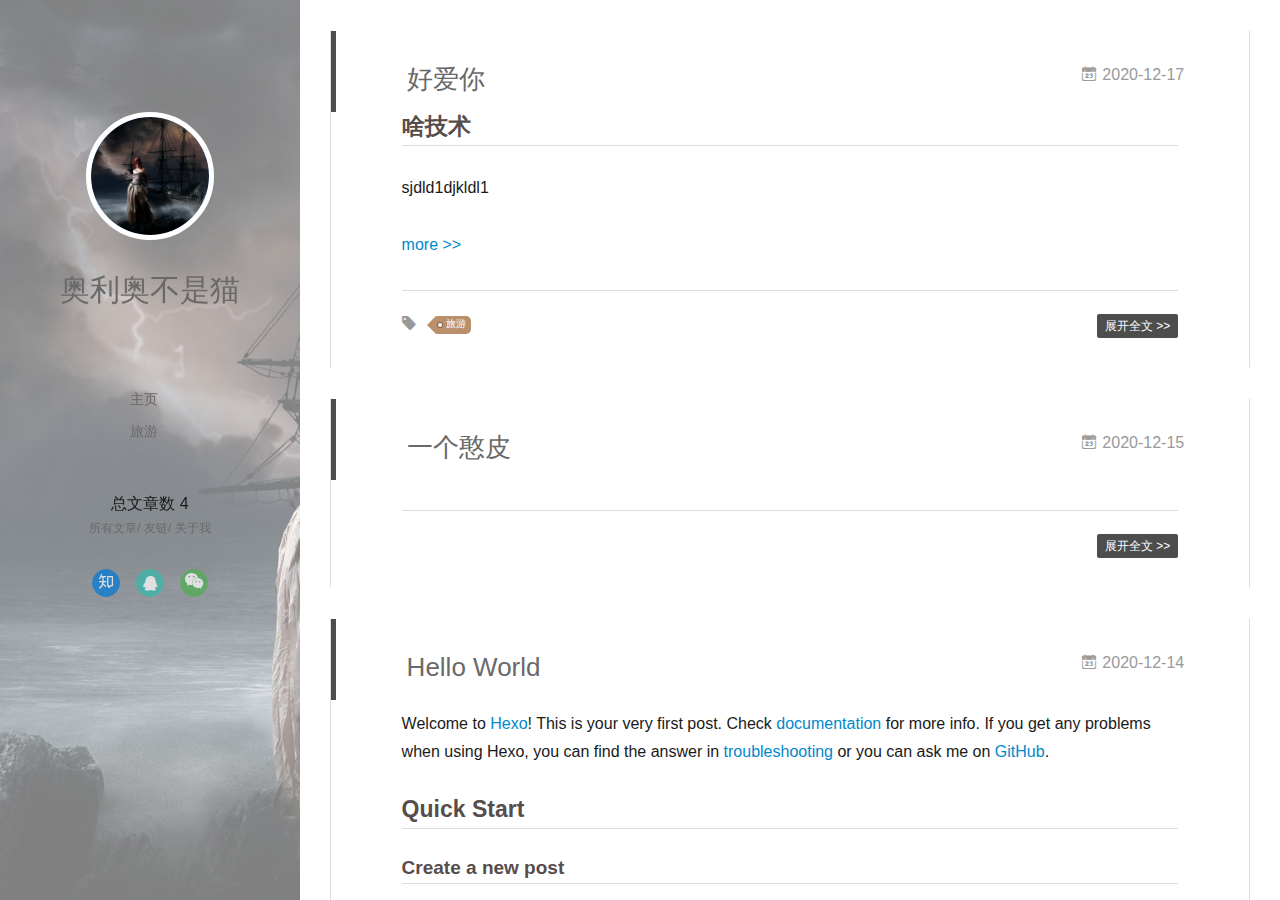
==== commit ff9889e2: "Site updated: 2020-12-17 17:39:36" ====
--- a/index.html
+++ b/index.html
@@ -6,20 +6,22 @@
   <meta name="renderer" content="webkit">
   <meta http-equiv="X-UA-Compatible" content="IE=edge" >
   <link rel="dns-prefetch" href="http://example.com">
-  <title>一个憨批的撸码之路</title>
+  <title>一个憨皮的撸码之路</title>
   <meta name="viewport" content="width=device-width, initial-scale=1, maximum-scale=1">
-  <meta property="og:type" content="website">
-<meta property="og:title" content="一个憨批的撸码之路">
+  <meta name="description" content="记录撸码过程中的神操作">
+<meta property="og:type" content="website">
+<meta property="og:title" content="一个憨皮的撸码之路">
 <meta property="og:url" content="http://example.com/index.html">
-<meta property="og:site_name" content="一个憨批的撸码之路">
+<meta property="og:site_name" content="一个憨皮的撸码之路">
+<meta property="og:description" content="记录撸码过程中的神操作">
 <meta property="og:locale" content="en_US">
-<meta property="article:author" content="John Doe">
+<meta property="article:author" content="何某人">
 <meta name="twitter:card" content="summary">
   
-    <link rel="alternative" href="/atom.xml" title="一个憨批的撸码之路" type="application/atom+xml">
-  
-  
-    <link rel="icon" href="/favicon.png">
+    <link rel="alternative" href="/atom.xml" title="一个憨皮的撸码之路" type="application/atom+xml">
+  
+  
+    <link rel="icon" href="/img/fei.ico">
   
   <link rel="stylesheet" type="text/css" href="/./main.0cf68a.css">
   <style type="text/css">
@@ -47,7 +49,7 @@
 			<img src="/abc.jpg" class="js-avatar">
 		</a>
 		<hgroup>
-		  <h1 class="header-author"><a href="/"></a></h1>
+		  <h1 class="header-author"><a href="/">奥利奥不是猫</a></h1>
 		</hgroup>
 		
 
@@ -59,6 +61,10 @@
 				<li><a href="/photos/">旅游</a></li>
 	        
 			</ul>
+		</nav>
+		
+		<nav>
+			总文章数 4
 		</nav>
 		<nav class="header-smart-menu">
     		
@@ -80,9 +86,9 @@
 				
 					<a class="zhihu" target="_blank" href="#" title="zhihu"><i class="icon-zhihu"></i></a>
 		        
-					<a class="qq" target="_blank" href="#" title="qq"><i class="icon-qq"></i></a>
+					<a class="qq" target="_blank" href="/img/qq.jpg" title="qq"><i class="icon-qq"></i></a>
 		        
-					<a class="weixin" target="_blank" href="#" title="weixin"><i class="icon-weixin"></i></a>
+					<a class="weixin" target="_blank" href="/img/weixin.jpg" title="weixin"><i class="icon-weixin"></i></a>
 		        
 			</div>
 		</nav>
@@ -90,7 +96,7 @@
 </div>
 
     </div>
-    <div class="mid-col" q-class="show:isShow,hide:isShow|isFalse">
+	<div class="mid-col" q-class="show:isShow,hide:isShow|isFalse" style="background: rgba(255, 255, 255, 0)">
       
 <nav id="mobile-nav">
   	<div class="overlay js-overlay" style="background: #4d4d4d"></div>
@@ -103,7 +109,7 @@
 				<img src="/abc.jpg" class="js-avatar">
 			</div>
 			<hgroup>
-			  <h1 class="header-author js-header-author"></h1>
+			  <h1 class="header-author js-header-author">奥利奥不是猫</h1>
 			</hgroup>
 			
 			
@@ -119,9 +125,9 @@
 					
 						<a class="zhihu" target="_blank" href="#" title="zhihu"><i class="icon-zhihu"></i></a>
 			        
-						<a class="qq" target="_blank" href="#" title="qq"><i class="icon-qq"></i></a>
+						<a class="qq" target="_blank" href="/img/qq.jpg" title="qq"><i class="icon-qq"></i></a>
 			        
-						<a class="weixin" target="_blank" href="#" title="weixin"><i class="icon-weixin"></i></a>
+						<a class="weixin" target="_blank" href="/img/weixin.jpg" title="weixin"><i class="icon-weixin"></i></a>
 			        
 				</div>
 			</nav>
@@ -149,41 +155,30 @@
           <div id="js-content" class="content-ll">
             
   
-    <article id="post-一个憨批" class="article article-type-post  article-index" itemscope itemprop="blogPost">
+    <article id="post-好爱你" class="article article-type-post  article-index" itemscope itemprop="blogPost">
   <div class="article-inner">
     
       <header class="article-header">
         
   
     <h1 itemprop="name">
-      <a class="article-title" href="/2020/12/15/%E4%B8%80%E4%B8%AA%E6%86%A8%E6%89%B9/">一个憨批</a>
+      <a class="article-title" href="/2020/12/17/%E5%A5%BD%E7%88%B1%E4%BD%A0/">好爱你</a>
     </h1>
   
 
         
-        <a href="/2020/12/15/%E4%B8%80%E4%B8%AA%E6%86%A8%E6%89%B9/" class="archive-article-date">
-  	<time datetime="2020-12-15T09:04:00.000Z" itemprop="datePublished"><i class="icon-calendar icon"></i>2020-12-15</time>
+        <a href="/2020/12/17/%E5%A5%BD%E7%88%B1%E4%BD%A0/" class="archive-article-date">
+  	<time datetime="2020-12-17T06:25:19.000Z" itemprop="datePublished"><i class="icon-calendar icon"></i>2020-12-17</time>
 </a>
         
       </header>
     
     <div class="article-entry" itemprop="articleBody">
       
-        <div id="flowchart-0" class="flow-chart"></div>
-<script src="https://cdnjs.cloudflare.com/ajax/libs/raphael/2.2.7/raphael.min.js"></script><script src="https://cdnjs.cloudflare.com/ajax/libs/flowchart/1.6.5/flowchart.min.js"></script><textarea id="flowchart-0-code" style="display: none">st=>start: Start|past:>http://www.google.com[blank]
-e=>end: End:>http://www.google.com
-op1=>operation: My Operation|past
-op2=>operation: Stuff|current
-sub1=>subroutine: My Subroutine|invalid
-cond=>condition: Yes
-or No?|approved:>http://www.google.com
-c2=>condition: Good idea|rejected
-io=>inputoutput: catch something…|request
-st->op1(right)->cond
-cond(yes, right)->c2
-cond(no)->sub1(left)->op1
-c2(yes)->io->e
-c2(no)->op2->e</textarea><textarea id="flowchart-0-options" style="display: none">{"scale":1,"line-width":2,"line-length":50,"text-margin":10,"font-size":12}</textarea><script>  var code = document.getElementById("flowchart-0-code").value;  var options = JSON.parse(decodeURIComponent(document.getElementById("flowchart-0-options").value));  var diagram = flowchart.parse(code);  diagram.drawSVG("flowchart-0", options);</script>
+        <h2 id="啥技术"><a href="#啥技术" class="headerlink" title="啥技术"></a>啥技术</h2><p>sjdld1djkldl1</p>
+        
+          <a class="article-more-a" href="/2020/12/17/%E5%A5%BD%E7%88%B1%E4%BD%A0/#more">more >></a>
+        
       
 
       
@@ -191,11 +186,22 @@
     <div class="article-info article-info-index">
       
       
+	<div class="article-tag tagcloud">
+		<i class="icon-price-tags icon"></i>
+		<ul class="article-tag-list">
+			 
+        		<li class="article-tag-list-item">
+        			<a href="javascript:void(0)" class="js-tag article-tag-list-link color3">旅游</a>
+        		</li>
+      		
+		</ul>
+	</div>
+
       
 
       
         <p class="article-more-link">
-          <a class="article-more-a" href="/2020/12/15/%E4%B8%80%E4%B8%AA%E6%86%A8%E6%89%B9/">展开全文 >></a>
+          <a class="article-more-a" href="/2020/12/17/%E5%A5%BD%E7%88%B1%E4%BD%A0/">展开全文 >></a>
         </p>
       
 
@@ -225,40 +231,27 @@
 
 
   
-    <article id="post-hello-world" class="article article-type-post  article-index" itemscope itemprop="blogPost">
+    <article id="post-一个憨批" class="article article-type-post  article-index" itemscope itemprop="blogPost">
   <div class="article-inner">
     
       <header class="article-header">
         
   
     <h1 itemprop="name">
-      <a class="article-title" href="/2020/12/14/hello-world/">Hello World</a>
+      <a class="article-title" href="/2020/12/15/%E4%B8%80%E4%B8%AA%E6%86%A8%E6%89%B9/">一个憨皮</a>
     </h1>
   
 
         
-        <a href="/2020/12/14/hello-world/" class="archive-article-date">
-  	<time datetime="2020-12-14T05:55:32.794Z" itemprop="datePublished"><i class="icon-calendar icon"></i>2020-12-14</time>
+        <a href="/2020/12/15/%E4%B8%80%E4%B8%AA%E6%86%A8%E6%89%B9/" class="archive-article-date">
+  	<time datetime="2020-12-15T09:04:00.000Z" itemprop="datePublished"><i class="icon-calendar icon"></i>2020-12-15</time>
 </a>
         
       </header>
     
     <div class="article-entry" itemprop="articleBody">
       
-        <p>Welcome to <a target="_blank" rel="noopener" href="https://hexo.io/">Hexo</a>! This is your very first post. Check <a target="_blank" rel="noopener" href="https://hexo.io/docs/">documentation</a> for more info. If you get any problems when using Hexo, you can find the answer in <a target="_blank" rel="noopener" href="https://hexo.io/docs/troubleshooting.html">troubleshooting</a> or you can ask me on <a target="_blank" rel="noopener" href="https://github.com/hexojs/hexo/issues">GitHub</a>.</p>
-<h2 id="Quick-Start"><a href="#Quick-Start" class="headerlink" title="Quick Start"></a>Quick Start</h2><h3 id="Create-a-new-post"><a href="#Create-a-new-post" class="headerlink" title="Create a new post"></a>Create a new post</h3><figure class="highlight bash"><table><tr><td class="gutter"><pre><span class="line">1</span><br></pre></td><td class="code"><pre><span class="line">$ hexo new <span class="string">&quot;My New Post&quot;</span></span><br></pre></td></tr></table></figure>
-
-<p>More info: <a target="_blank" rel="noopener" href="https://hexo.io/docs/writing.html">Writing</a></p>
-<h3 id="Run-server"><a href="#Run-server" class="headerlink" title="Run server"></a>Run server</h3><figure class="highlight bash"><table><tr><td class="gutter"><pre><span class="line">1</span><br></pre></td><td class="code"><pre><span class="line">$ hexo server</span><br></pre></td></tr></table></figure>
-
-<p>More info: <a target="_blank" rel="noopener" href="https://hexo.io/docs/server.html">Server</a></p>
-<h3 id="Generate-static-files"><a href="#Generate-static-files" class="headerlink" title="Generate static files"></a>Generate static files</h3><figure class="highlight bash"><table><tr><td class="gutter"><pre><span class="line">1</span><br></pre></td><td class="code"><pre><span class="line">$ hexo generate</span><br></pre></td></tr></table></figure>
-
-<p>More info: <a target="_blank" rel="noopener" href="https://hexo.io/docs/generating.html">Generating</a></p>
-<h3 id="Deploy-to-remote-sites"><a href="#Deploy-to-remote-sites" class="headerlink" title="Deploy to remote sites"></a>Deploy to remote sites</h3><figure class="highlight bash"><table><tr><td class="gutter"><pre><span class="line">1</span><br></pre></td><td class="code"><pre><span class="line">$ hexo deploy</span><br></pre></td></tr></table></figure>
-
-<p>More info: <a target="_blank" rel="noopener" href="https://hexo.io/docs/one-command-deployment.html">Deployment</a></p>
-
+        
       
 
       
@@ -270,7 +263,7 @@
 
       
         <p class="article-more-link">
-          <a class="article-more-a" href="/2020/12/14/hello-world/">展开全文 >></a>
+          <a class="article-more-a" href="/2020/12/15/%E4%B8%80%E4%B8%AA%E6%86%A8%E6%89%B9/">展开全文 >></a>
         </p>
       
 
@@ -300,70 +293,40 @@
 
 
   
-    <article id="post-第一篇博客" class="article article-type-post  article-index" itemscope itemprop="blogPost">
+    <article id="post-hello-world" class="article article-type-post  article-index" itemscope itemprop="blogPost">
   <div class="article-inner">
     
       <header class="article-header">
         
   
     <h1 itemprop="name">
-      <a class="article-title" href="/2020/12/12/%E7%AC%AC%E4%B8%80%E7%AF%87%E5%8D%9A%E5%AE%A2/">第一篇博客</a>
+      <a class="article-title" href="/2020/12/14/hello-world/">Hello World</a>
     </h1>
   
 
         
-        <a href="/2020/12/12/%E7%AC%AC%E4%B8%80%E7%AF%87%E5%8D%9A%E5%AE%A2/" class="archive-article-date">
-  	<time datetime="2020-12-12T06:07:23.000Z" itemprop="datePublished"><i class="icon-calendar icon"></i>2020-12-12</time>
+        <a href="/2020/12/14/hello-world/" class="archive-article-date">
+  	<time datetime="2020-12-14T05:55:32.794Z" itemprop="datePublished"><i class="icon-calendar icon"></i>2020-12-14</time>
 </a>
         
       </header>
     
     <div class="article-entry" itemprop="articleBody">
       
-        <p>&nbsp; </p>
-<h3 id="为什么开始写博客"><a href="#为什么开始写博客" class="headerlink" title="为什么开始写博客"></a>为什么开始写博客</h3><p>&ensp;&ensp;&ensp;&ensp;出差昆明，做完开发联调后因为项目上线还需要其他系统的支持，但是其他公司做的项目进度有些不尽人意，我们就支持对方完成一些工作。我们做的是帮助数仓完成开发数据校验规则（写SQL校验），每天根据他们从我们数据库抽的数来进行校验，看看那些规则触发、那些数据被校验住了，接着分析触发的规则、被校验住的数据是为什么触发，是我们的SQL问题还是数仓抽数的问题亦或者是我们业务库数据本身就有问题。<br>&ensp;&ensp;&ensp;&ensp;但是今天因为业务库的因素导致数仓抽数推迟，bug改完还有空闲时间，就想着自己搭建一个博客，于是就开始了，搭建好了切换了一个主题（<a target="_blank" rel="noopener" href="https://github.com/litten/hexo-theme-yilia" title="yilia简约主题">Yilia</a>），先就这样吧，后面有时间再慢慢优化······</p>
-<p>ssd dhd</p>
-<figure class="highlight plain"><table><tr><td class="gutter"><pre><span class="line">1</span><br></pre></td><td class="code"><pre><span class="line">JSON.toPa</span><br></pre></td></tr></table></figure>
-
-<hr>
-<h2 id="二级标题"><a href="#二级标题" class="headerlink" title="二级标题"></a>二级标题</h2><p><strong>加粗</strong><br><em>斜体</em><br><strong><em>加粗和斜体</em></strong></p>
-<hr>
-<p>分割线</p>
-<hr>
-<ul>
-<li>列表内容1  </li>
-<li>列表内容2  </li>
-<li>列表内容3</li>
-</ul>
-<ol>
-<li>有序列表1<ul>
-<li>无序列表1</li>
-<li>无序列表2</li>
-</ul>
-</li>
-<li>有序列表2<ul>
-<li>无序列表1</li>
-<li>无序列表2</li>
-</ul>
-</li>
-</ol>
-<p><img src="aaa.jpg" alt="图片" title="图片title"></p>
-<div id="flowchart-0" class="flow-chart"></div>
-
-<script src="https://cdnjs.cloudflare.com/ajax/libs/raphael/2.2.7/raphael.min.js"></script><script src="https://cdnjs.cloudflare.com/ajax/libs/flowchart/1.6.5/flowchart.min.js"></script><textarea id="flowchart-0-code" style="display: none">st=>start: Start|past:>http://www.google.com[blank]
-e=>end: End:>http://www.google.com
-op1=>operation: My Operation|past
-op2=>operation: Stuff|current
-sub1=>subroutine: My Subroutine|invalid
-cond=>condition: Yes
-or No?|approved:>http://www.google.com
-c2=>condition: Good idea|rejected
-io=>inputoutput: catch something…|request
-st->op1(right)->cond
-cond(yes, right)->c2
-cond(no)->sub1(left)->op1
-c2(yes)->io->e
-c2(no)->op2->e</textarea><textarea id="flowchart-0-options" style="display: none">{"scale":1,"line-width":2,"line-length":50,"text-margin":10,"font-size":12}</textarea><script>  var code = document.getElementById("flowchart-0-code").value;  var options = JSON.parse(decodeURIComponent(document.getElementById("flowchart-0-options").value));  var diagram = flowchart.parse(code);  diagram.drawSVG("flowchart-0", options);</script>
+        <p>Welcome to <a target="_blank" rel="noopener" href="https://hexo.io/">Hexo</a>! This is your very first post. Check <a target="_blank" rel="noopener" href="https://hexo.io/docs/">documentation</a> for more info. If you get any problems when using Hexo, you can find the answer in <a target="_blank" rel="noopener" href="https://hexo.io/docs/troubleshooting.html">troubleshooting</a> or you can ask me on <a target="_blank" rel="noopener" href="https://github.com/hexojs/hexo/issues">GitHub</a>.</p>
+<h2 id="Quick-Start"><a href="#Quick-Start" class="headerlink" title="Quick Start"></a>Quick Start</h2><h3 id="Create-a-new-post"><a href="#Create-a-new-post" class="headerlink" title="Create a new post"></a>Create a new post</h3><figure class="highlight bash"><table><tr><td class="gutter"><pre><span class="line">1</span><br></pre></td><td class="code"><pre><span class="line">$ hexo new <span class="string">&quot;My New Post&quot;</span></span><br></pre></td></tr></table></figure>
+
+<p>More info: <a target="_blank" rel="noopener" href="https://hexo.io/docs/writing.html">Writing</a></p>
+<h3 id="Run-server"><a href="#Run-server" class="headerlink" title="Run server"></a>Run server</h3><figure class="highlight bash"><table><tr><td class="gutter"><pre><span class="line">1</span><br></pre></td><td class="code"><pre><span class="line">$ hexo server</span><br></pre></td></tr></table></figure>
+
+<p>More info: <a target="_blank" rel="noopener" href="https://hexo.io/docs/server.html">Server</a></p>
+<h3 id="Generate-static-files"><a href="#Generate-static-files" class="headerlink" title="Generate static files"></a>Generate static files</h3><figure class="highlight bash"><table><tr><td class="gutter"><pre><span class="line">1</span><br></pre></td><td class="code"><pre><span class="line">$ hexo generate</span><br></pre></td></tr></table></figure>
+
+<p>More info: <a target="_blank" rel="noopener" href="https://hexo.io/docs/generating.html">Generating</a></p>
+<h3 id="Deploy-to-remote-sites"><a href="#Deploy-to-remote-sites" class="headerlink" title="Deploy to remote sites"></a>Deploy to remote sites</h3><figure class="highlight bash"><table><tr><td class="gutter"><pre><span class="line">1</span><br></pre></td><td class="code"><pre><span class="line">$ hexo deploy</span><br></pre></td></tr></table></figure>
+
+<p>More info: <a target="_blank" rel="noopener" href="https://hexo.io/docs/one-command-deployment.html">Deployment</a></p>
+
       
 
       
@@ -375,7 +338,7 @@
 
       
         <p class="article-more-link">
-          <a class="article-more-a" href="/2020/12/12/%E7%AC%AC%E4%B8%80%E7%AF%87%E5%8D%9A%E5%AE%A2/">展开全文 >></a>
+          <a class="article-more-a" href="/2020/12/14/hello-world/">展开全文 >></a>
         </p>
       
 
@@ -405,6 +368,70 @@
 
 
   
+    <article id="post-第一篇博客" class="article article-type-post  article-index" itemscope itemprop="blogPost">
+  <div class="article-inner">
+    
+      <header class="article-header">
+        
+  
+    <h1 itemprop="name">
+      <a class="article-title" href="/2020/12/12/%E7%AC%AC%E4%B8%80%E7%AF%87%E5%8D%9A%E5%AE%A2/">第一篇博客</a>
+    </h1>
+  
+
+        
+        <a href="/2020/12/12/%E7%AC%AC%E4%B8%80%E7%AF%87%E5%8D%9A%E5%AE%A2/" class="archive-article-date">
+  	<time datetime="2020-12-12T06:07:23.000Z" itemprop="datePublished"><i class="icon-calendar icon"></i>2020-12-12</time>
+</a>
+        
+      </header>
+    
+    <div class="article-entry" itemprop="articleBody">
+      
+        <p>&nbsp; </p>
+<h3 id="为什么开始写博客"><a href="#为什么开始写博客" class="headerlink" title="为什么开始写博客"></a>为什么开始写博客</h3><p>&ensp;&ensp;&ensp;&ensp;出差昆明，做完开发联调后因为项目上线还需要其他系统的支持，但是其他公司做的项目进度有些不尽人意，我们就支持对方完成一些工作。我们做的是帮助数仓完成开发数据校验规则（写SQL校验），每天根据他们从我们数据库抽的数来进行校验，看看那些规则触发、那些数据被校验住了，接着分析触发的规则、被校验住的数据是为什么触发，是我们的SQL问题还是数仓抽数的问题亦或者是我们业务库数据本身就有问题。<br>&ensp;&ensp;&ensp;&ensp;但是今天因为业务库的因素导致数仓抽数推迟，bug改完还有空闲时间，就想着自己搭建一个博客，于是就开始了，搭建好了切换了一个主题（<a target="_blank" rel="noopener" href="https://github.com/litten/hexo-theme-yilia" title="yilia简约主题">Yilia</a>），先就这样吧，后面有时间再慢慢优化······</p>
+
+      
+
+      
+    </div>
+    <div class="article-info article-info-index">
+      
+      
+      
+
+      
+        <p class="article-more-link">
+          <a class="article-more-a" href="/2020/12/12/%E7%AC%AC%E4%B8%80%E7%AF%87%E5%8D%9A%E5%AE%A2/">展开全文 >></a>
+        </p>
+      
+
+      
+      <div class="clearfix"></div>
+    </div>
+  </div>
+</article>
+
+<aside class="wrap-side-operation">
+    <div class="mod-side-operation">
+        
+        <div class="jump-container" id="js-jump-container" style="display:none;">
+            <a href="javascript:void(0)" class="mod-side-operation__jump-to-top">
+                <i class="icon-font icon-back"></i>
+            </a>
+            <div id="js-jump-plan-container" class="jump-plan-container" style="top: -11px;">
+                <i class="icon-font icon-plane jump-plane"></i>
+            </div>
+        </div>
+        
+        
+    </div>
+</aside>
+
+
+
+
+  
   
 
 
@@ -415,13 +442,21 @@
   <div class="outer">
     <div id="footer-info">
     	<div class="footer-left">
-    		&copy; 2020 John Doe
+    		&copy; 2020-12-17 何某人
     	</div>
       	<div class="footer-right">
-      		<a href="http://hexo.io/" target="_blank">Hexo</a>  Theme <a href="https://github.com/litten/hexo-theme-yilia" target="_blank">Yilia</a> by Litten
+      		何某人个人博客
       	</div>
-    </div>
-  </div>
+		<span id="busuanzi_container_site_pv">    
+			本站总访问量
+		<span id="busuanzi_value_site_pv"></span>次</span> |
+		<span id="busuanzi_container_site_uv">  
+			本站访客数
+		<span id="busuanzi_value_site_uv"></span>人次</span>
+    </div>
+	
+  </div>
+
 </footer>
     </div>
     <script>
@@ -439,12 +474,13 @@
 		showTags: false
 	}
 </script>
-
+<script  async  src="https://dn-lbstatics.qbox.me/busuanzi/2.3/busuanzi.pure.mini.js"></script>
 <script>!function(t){function n(e){if(r[e])return r[e].exports;var i=r[e]={exports:{},id:e,loaded:!1};return t[e].call(i.exports,i,i.exports,n),i.loaded=!0,i.exports}var r={};n.m=t,n.c=r,n.p="./",n(0)}([function(t,n,r){r(195),t.exports=r(191)},function(t,n,r){var e=r(3),i=r(52),o=r(27),u=r(28),c=r(53),f="prototype",a=function(t,n,r){var s,l,h,v,p=t&a.F,d=t&a.G,y=t&a.S,g=t&a.P,b=t&a.B,m=d?e:y?e[n]||(e[n]={}):(e[n]||{})[f],x=d?i:i[n]||(i[n]={}),w=x[f]||(x[f]={});d&&(r=n);for(s in r)l=!p&&m&&void 0!==m[s],h=(l?m:r)[s],v=b&&l?c(h,e):g&&"function"==typeof h?c(Function.call,h):h,m&&u(m,s,h,t&a.U),x[s]!=h&&o(x,s,v),g&&w[s]!=h&&(w[s]=h)};e.core=i,a.F=1,a.G=2,a.S=4,a.P=8,a.B=16,a.W=32,a.U=64,a.R=128,t.exports=a},function(t,n,r){var e=r(6);t.exports=function(t){if(!e(t))throw TypeError(t+" is not an object!");return t}},function(t,n){var r=t.exports="undefined"!=typeof window&&window.Math==Math?window:"undefined"!=typeof self&&self.Math==Math?self:Function("return this")();"number"==typeof __g&&(__g=r)},function(t,n){t.exports=function(t){try{return!!t()}catch(t){return!0}}},function(t,n){var r=t.exports="undefined"!=typeof window&&window.Math==Math?window:"undefined"!=typeof self&&self.Math==Math?self:Function("return this")();"number"==typeof __g&&(__g=r)},function(t,n){t.exports=function(t){return"object"==typeof t?null!==t:"function"==typeof t}},function(t,n,r){var e=r(126)("wks"),i=r(76),o=r(3).Symbol,u="function"==typeof o;(t.exports=function(t){return e[t]||(e[t]=u&&o[t]||(u?o:i)("Symbol."+t))}).store=e},function(t,n){var r={}.hasOwnProperty;t.exports=function(t,n){return r.call(t,n)}},function(t,n,r){var e=r(94),i=r(33);t.exports=function(t){return e(i(t))}},function(t,n,r){t.exports=!r(4)(function(){return 7!=Object.defineProperty({},"a",{get:function(){return 7}}).a})},function(t,n,r){var e=r(2),i=r(167),o=r(50),u=Object.defineProperty;n.f=r(10)?Object.defineProperty:function(t,n,r){if(e(t),n=o(n,!0),e(r),i)try{return u(t,n,r)}catch(t){}if("get"in r||"set"in r)throw TypeError("Accessors not supported!");return"value"in r&&(t[n]=r.value),t}},function(t,n,r){t.exports=!r(18)(function(){return 7!=Object.defineProperty({},"a",{get:function(){return 7}}).a})},function(t,n,r){var e=r(14),i=r(22);t.exports=r(12)?function(t,n,r){return e.f(t,n,i(1,r))}:function(t,n,r){return t[n]=r,t}},function(t,n,r){var e=r(20),i=r(58),o=r(42),u=Object.defineProperty;n.f=r(12)?Object.defineProperty:function(t,n,r){if(e(t),n=o(n,!0),e(r),i)try{return u(t,n,r)}catch(t){}if("get"in r||"set"in r)throw TypeError("Accessors not supported!");return"value"in r&&(t[n]=r.value),t}},function(t,n,r){var e=r(40)("wks"),i=r(23),o=r(5).Symbol,u="function"==typeof o;(t.exports=function(t){return e[t]||(e[t]=u&&o[t]||(u?o:i)("Symbol."+t))}).store=e},function(t,n,r){var e=r(67),i=Math.min;t.exports=function(t){return t>0?i(e(t),9007199254740991):0}},function(t,n,r){var e=r(46);t.exports=function(t){return Object(e(t))}},function(t,n){t.exports=function(t){try{return!!t()}catch(t){return!0}}},function(t,n,r){var e=r(63),i=r(34);t.exports=Object.keys||function(t){return e(t,i)}},function(t,n,r){var e=r(21);t.exports=function(t){if(!e(t))throw TypeError(t+" is not an object!");return t}},function(t,n){t.exports=function(t){return"object"==typeof t?null!==t:"function"==typeof t}},function(t,n){t.exports=function(t,n){return{enumerable:!(1&t),configurable:!(2&t),writable:!(4&t),value:n}}},function(t,n){var r=0,e=Math.random();t.exports=function(t){return"Symbol(".concat(void 0===t?"":t,")_",(++r+e).toString(36))}},function(t,n){var r={}.hasOwnProperty;t.exports=function(t,n){return r.call(t,n)}},function(t,n){var r=t.exports={version:"2.4.0"};"number"==typeof __e&&(__e=r)},function(t,n){t.exports=function(t){if("function"!=typeof t)throw TypeError(t+" is not a function!");return t}},function(t,n,r){var e=r(11),i=r(66);t.exports=r(10)?function(t,n,r){return e.f(t,n,i(1,r))}:function(t,n,r){return t[n]=r,t}},function(t,n,r){var e=r(3),i=r(27),o=r(24),u=r(76)("src"),c="toString",f=Function[c],a=(""+f).split(c);r(52).inspectSource=function(t){return f.call(t)},(t.exports=function(t,n,r,c){var f="function"==typeof r;f&&(o(r,"name")||i(r,"name",n)),t[n]!==r&&(f&&(o(r,u)||i(r,u,t[n]?""+t[n]:a.join(String(n)))),t===e?t[n]=r:c?t[n]?t[n]=r:i(t,n,r):(delete t[n],i(t,n,r)))})(Function.prototype,c,function(){return"function"==typeof this&&this[u]||f.call(this)})},function(t,n,r){var e=r(1),i=r(4),o=r(46),u=function(t,n,r,e){var i=String(o(t)),u="<"+n;return""!==r&&(u+=" "+r+'="'+String(e).replace(/"/g,"&quot;")+'"'),u+">"+i+"</"+n+">"};t.exports=function(t,n){var r={};r[t]=n(u),e(e.P+e.F*i(function(){var n=""[t]('"');return n!==n.toLowerCase()||n.split('"').length>3}),"String",r)}},function(t,n,r){var e=r(115),i=r(46);t.exports=function(t){return e(i(t))}},function(t,n,r){var e=r(116),i=r(66),o=r(30),u=r(50),c=r(24),f=r(167),a=Object.getOwnPropertyDescriptor;n.f=r(10)?a:function(t,n){if(t=o(t),n=u(n,!0),f)try{return a(t,n)}catch(t){}if(c(t,n))return i(!e.f.call(t,n),t[n])}},function(t,n,r){var e=r(24),i=r(17),o=r(145)("IE_PROTO"),u=Object.prototype;t.exports=Object.getPrototypeOf||function(t){return t=i(t),e(t,o)?t[o]:"function"==typeof t.constructor&&t instanceof t.constructor?t.constructor.prototype:t instanceof Object?u:null}},function(t,n){t.exports=function(t){if(void 0==t)throw TypeError("Can't call method on  "+t);return t}},function(t,n){t.exports="constructor,hasOwnProperty,isPrototypeOf,propertyIsEnumerable,toLocaleString,toString,valueOf".split(",")},function(t,n){t.exports={}},function(t,n){t.exports=!0},function(t,n){n.f={}.propertyIsEnumerable},function(t,n,r){var e=r(14).f,i=r(8),o=r(15)("toStringTag");t.exports=function(t,n,r){t&&!i(t=r?t:t.prototype,o)&&e(t,o,{configurable:!0,value:n})}},function(t,n,r){var e=r(40)("keys"),i=r(23);t.exports=function(t){return e[t]||(e[t]=i(t))}},function(t,n,r){var e=r(5),i="__core-js_shared__",o=e[i]||(e[i]={});t.exports=function(t){return o[t]||(o[t]={})}},function(t,n){var r=Math.ceil,e=Math.floor;t.exports=function(t){return isNaN(t=+t)?0:(t>0?e:r)(t)}},function(t,n,r){var e=r(21);t.exports=function(t,n){if(!e(t))return t;var r,i;if(n&&"function"==typeof(r=t.toString)&&!e(i=r.call(t)))return i;if("function"==typeof(r=t.valueOf)&&!e(i=r.call(t)))return i;if(!n&&"function"==typeof(r=t.toString)&&!e(i=r.call(t)))return i;throw TypeError("Can't convert object to primitive value")}},function(t,n,r){var e=r(5),i=r(25),o=r(36),u=r(44),c=r(14).f;t.exports=function(t){var n=i.Symbol||(i.Symbol=o?{}:e.Symbol||{});"_"==t.charAt(0)||t in n||c(n,t,{value:u.f(t)})}},function(t,n,r){n.f=r(15)},function(t,n){var r={}.toString;t.exports=function(t){return r.call(t).slice(8,-1)}},function(t,n){t.exports=function(t){if(void 0==t)throw TypeError("Can't call method on  "+t);return t}},function(t,n,r){var e=r(4);t.exports=function(t,n){return!!t&&e(function(){n?t.call(null,function(){},1):t.call(null)})}},function(t,n,r){var e=r(53),i=r(115),o=r(17),u=r(16),c=r(203);t.exports=function(t,n){var r=1==t,f=2==t,a=3==t,s=4==t,l=6==t,h=5==t||l,v=n||c;return function(n,c,p){for(var d,y,g=o(n),b=i(g),m=e(c,p,3),x=u(b.length),w=0,S=r?v(n,x):f?v(n,0):void 0;x>w;w++)if((h||w in b)&&(d=b[w],y=m(d,w,g),t))if(r)S[w]=y;else if(y)switch(t){case 3:return!0;case 5:return d;case 6:return w;case 2:S.push(d)}else if(s)return!1;return l?-1:a||s?s:S}}},function(t,n,r){var e=r(1),i=r(52),o=r(4);t.exports=function(t,n){var r=(i.Object||{})[t]||Object[t],u={};u[t]=n(r),e(e.S+e.F*o(function(){r(1)}),"Object",u)}},function(t,n,r){var e=r(6);t.exports=function(t,n){if(!e(t))return t;var r,i;if(n&&"function"==typeof(r=t.toString)&&!e(i=r.call(t)))return i;if("function"==typeof(r=t.valueOf)&&!e(i=r.call(t)))return i;if(!n&&"function"==typeof(r=t.toString)&&!e(i=r.call(t)))return i;throw TypeError("Can't convert object to primitive value")}},function(t,n,r){var e=r(5),i=r(25),o=r(91),u=r(13),c="prototype",f=function(t,n,r){var a,s,l,h=t&f.F,v=t&f.G,p=t&f.S,d=t&f.P,y=t&f.B,g=t&f.W,b=v?i:i[n]||(i[n]={}),m=b[c],x=v?e:p?e[n]:(e[n]||{})[c];v&&(r=n);for(a in r)(s=!h&&x&&void 0!==x[a])&&a in b||(l=s?x[a]:r[a],b[a]=v&&"function"!=typeof x[a]?r[a]:y&&s?o(l,e):g&&x[a]==l?function(t){var n=function(n,r,e){if(this instanceof t){switch(arguments.length){case 0:return new t;case 1:return new t(n);case 2:return new t(n,r)}return new t(n,r,e)}return t.apply(this,arguments)};return n[c]=t[c],n}(l):d&&"function"==typeof l?o(Function.call,l):l,d&&((b.virtual||(b.virtual={}))[a]=l,t&f.R&&m&&!m[a]&&u(m,a,l)))};f.F=1,f.G=2,f.S=4,f.P=8,f.B=16,f.W=32,f.U=64,f.R=128,t.exports=f},function(t,n){var r=t.exports={version:"2.4.0"};"number"==typeof __e&&(__e=r)},function(t,n,r){var e=r(26);t.exports=function(t,n,r){if(e(t),void 0===n)return t;switch(r){case 1:return function(r){return t.call(n,r)};case 2:return function(r,e){return t.call(n,r,e)};case 3:return function(r,e,i){return t.call(n,r,e,i)}}return function(){return t.apply(n,arguments)}}},function(t,n,r){var e=r(183),i=r(1),o=r(126)("metadata"),u=o.store||(o.store=new(r(186))),c=function(t,n,r){var i=u.get(t);if(!i){if(!r)return;u.set(t,i=new e)}var o=i.get(n);if(!o){if(!r)return;i.set(n,o=new e)}return o},f=function(t,n,r){var e=c(n,r,!1);return void 0!==e&&e.has(t)},a=function(t,n,r){var e=c(n,r,!1);return void 0===e?void 0:e.get(t)},s=function(t,n,r,e){c(r,e,!0).set(t,n)},l=function(t,n){var r=c(t,n,!1),e=[];return r&&r.forEach(function(t,n){e.push(n)}),e},h=function(t){return void 0===t||"symbol"==typeof t?t:String(t)},v=function(t){i(i.S,"Reflect",t)};t.exports={store:u,map:c,has:f,get:a,set:s,keys:l,key:h,exp:v}},function(t,n,r){"use strict";if(r(10)){var e=r(69),i=r(3),o=r(4),u=r(1),c=r(127),f=r(152),a=r(53),s=r(68),l=r(66),h=r(27),v=r(73),p=r(67),d=r(16),y=r(75),g=r(50),b=r(24),m=r(180),x=r(114),w=r(6),S=r(17),_=r(137),O=r(70),E=r(32),P=r(71).f,j=r(154),F=r(76),M=r(7),A=r(48),N=r(117),T=r(146),I=r(155),k=r(80),L=r(123),R=r(74),C=r(130),D=r(160),U=r(11),W=r(31),G=U.f,B=W.f,V=i.RangeError,z=i.TypeError,q=i.Uint8Array,K="ArrayBuffer",J="Shared"+K,Y="BYTES_PER_ELEMENT",H="prototype",$=Array[H],X=f.ArrayBuffer,Q=f.DataView,Z=A(0),tt=A(2),nt=A(3),rt=A(4),et=A(5),it=A(6),ot=N(!0),ut=N(!1),ct=I.values,ft=I.keys,at=I.entries,st=$.lastIndexOf,lt=$.reduce,ht=$.reduceRight,vt=$.join,pt=$.sort,dt=$.slice,yt=$.toString,gt=$.toLocaleString,bt=M("iterator"),mt=M("toStringTag"),xt=F("typed_constructor"),wt=F("def_constructor"),St=c.CONSTR,_t=c.TYPED,Ot=c.VIEW,Et="Wrong length!",Pt=A(1,function(t,n){return Tt(T(t,t[wt]),n)}),jt=o(function(){return 1===new q(new Uint16Array([1]).buffer)[0]}),Ft=!!q&&!!q[H].set&&o(function(){new q(1).set({})}),Mt=function(t,n){if(void 0===t)throw z(Et);var r=+t,e=d(t);if(n&&!m(r,e))throw V(Et);return e},At=function(t,n){var r=p(t);if(r<0||r%n)throw V("Wrong offset!");return r},Nt=function(t){if(w(t)&&_t in t)return t;throw z(t+" is not a typed array!")},Tt=function(t,n){if(!(w(t)&&xt in t))throw z("It is not a typed array constructor!");return new t(n)},It=function(t,n){return kt(T(t,t[wt]),n)},kt=function(t,n){for(var r=0,e=n.length,i=Tt(t,e);e>r;)i[r]=n[r++];return i},Lt=function(t,n,r){G(t,n,{get:function(){return this._d[r]}})},Rt=function(t){var n,r,e,i,o,u,c=S(t),f=arguments.length,s=f>1?arguments[1]:void 0,l=void 0!==s,h=j(c);if(void 0!=h&&!_(h)){for(u=h.call(c),e=[],n=0;!(o=u.next()).done;n++)e.push(o.value);c=e}for(l&&f>2&&(s=a(s,arguments[2],2)),n=0,r=d(c.length),i=Tt(this,r);r>n;n++)i[n]=l?s(c[n],n):c[n];return i},Ct=function(){for(var t=0,n=arguments.length,r=Tt(this,n);n>t;)r[t]=arguments[t++];return r},Dt=!!q&&o(function(){gt.call(new q(1))}),Ut=function(){return gt.apply(Dt?dt.call(Nt(this)):Nt(this),arguments)},Wt={copyWithin:function(t,n){return D.call(Nt(this),t,n,arguments.length>2?arguments[2]:void 0)},every:function(t){return rt(Nt(this),t,arguments.length>1?arguments[1]:void 0)},fill:function(t){return C.apply(Nt(this),arguments)},filter:function(t){return It(this,tt(Nt(this),t,arguments.length>1?arguments[1]:void 0))},find:function(t){return et(Nt(this),t,arguments.length>1?arguments[1]:void 0)},findIndex:function(t){return it(Nt(this),t,arguments.length>1?arguments[1]:void 0)},forEach:function(t){Z(Nt(this),t,arguments.length>1?arguments[1]:void 0)},indexOf:function(t){return ut(Nt(this),t,arguments.length>1?arguments[1]:void 0)},includes:function(t){return ot(Nt(this),t,arguments.length>1?arguments[1]:void 0)},join:function(t){return vt.apply(Nt(this),arguments)},lastIndexOf:function(t){return st.apply(Nt(this),arguments)},map:function(t){return Pt(Nt(this),t,arguments.length>1?arguments[1]:void 0)},reduce:function(t){return lt.apply(Nt(this),arguments)},reduceRight:function(t){return ht.apply(Nt(this),arguments)},reverse:function(){for(var t,n=this,r=Nt(n).length,e=Math.floor(r/2),i=0;i<e;)t=n[i],n[i++]=n[--r],n[r]=t;return n},some:function(t){return nt(Nt(this),t,arguments.length>1?arguments[1]:void 0)},sort:function(t){return pt.call(Nt(this),t)},subarray:function(t,n){var r=Nt(this),e=r.length,i=y(t,e);return new(T(r,r[wt]))(r.buffer,r.byteOffset+i*r.BYTES_PER_ELEMENT,d((void 0===n?e:y(n,e))-i))}},Gt=function(t,n){return It(this,dt.call(Nt(this),t,n))},Bt=function(t){Nt(this);var n=At(arguments[1],1),r=this.length,e=S(t),i=d(e.length),o=0;if(i+n>r)throw V(Et);for(;o<i;)this[n+o]=e[o++]},Vt={entries:function(){return at.call(Nt(this))},keys:function(){return ft.call(Nt(this))},values:function(){return ct.call(Nt(this))}},zt=function(t,n){return w(t)&&t[_t]&&"symbol"!=typeof n&&n in t&&String(+n)==String(n)},qt=function(t,n){return zt(t,n=g(n,!0))?l(2,t[n]):B(t,n)},Kt=function(t,n,r){return!(zt(t,n=g(n,!0))&&w(r)&&b(r,"value"))||b(r,"get")||b(r,"set")||r.configurable||b(r,"writable")&&!r.writable||b(r,"enumerable")&&!r.enumerable?G(t,n,r):(t[n]=r.value,t)};St||(W.f=qt,U.f=Kt),u(u.S+u.F*!St,"Object",{getOwnPropertyDescriptor:qt,defineProperty:Kt}),o(function(){yt.call({})})&&(yt=gt=function(){return vt.call(this)});var Jt=v({},Wt);v(Jt,Vt),h(Jt,bt,Vt.values),v(Jt,{slice:Gt,set:Bt,constructor:function(){},toString:yt,toLocaleString:Ut}),Lt(Jt,"buffer","b"),Lt(Jt,"byteOffset","o"),Lt(Jt,"byteLength","l"),Lt(Jt,"length","e"),G(Jt,mt,{get:function(){return this[_t]}}),t.exports=function(t,n,r,f){f=!!f;var a=t+(f?"Clamped":"")+"Array",l="Uint8Array"!=a,v="get"+t,p="set"+t,y=i[a],g=y||{},b=y&&E(y),m=!y||!c.ABV,S={},_=y&&y[H],j=function(t,r){var e=t._d;return e.v[v](r*n+e.o,jt)},F=function(t,r,e){var i=t._d;f&&(e=(e=Math.round(e))<0?0:e>255?255:255&e),i.v[p](r*n+i.o,e,jt)},M=function(t,n){G(t,n,{get:function(){return j(this,n)},set:function(t){return F(this,n,t)},enumerable:!0})};m?(y=r(function(t,r,e,i){s(t,y,a,"_d");var o,u,c,f,l=0,v=0;if(w(r)){if(!(r instanceof X||(f=x(r))==K||f==J))return _t in r?kt(y,r):Rt.call(y,r);o=r,v=At(e,n);var p=r.byteLength;if(void 0===i){if(p%n)throw V(Et);if((u=p-v)<0)throw V(Et)}else if((u=d(i)*n)+v>p)throw V(Et);c=u/n}else c=Mt(r,!0),u=c*n,o=new X(u);for(h(t,"_d",{b:o,o:v,l:u,e:c,v:new Q(o)});l<c;)M(t,l++)}),_=y[H]=O(Jt),h(_,"constructor",y)):L(function(t){new y(null),new y(t)},!0)||(y=r(function(t,r,e,i){s(t,y,a);var o;return w(r)?r instanceof X||(o=x(r))==K||o==J?void 0!==i?new g(r,At(e,n),i):void 0!==e?new g(r,At(e,n)):new g(r):_t in r?kt(y,r):Rt.call(y,r):new g(Mt(r,l))}),Z(b!==Function.prototype?P(g).concat(P(b)):P(g),function(t){t in y||h(y,t,g[t])}),y[H]=_,e||(_.constructor=y));var A=_[bt],N=!!A&&("values"==A.name||void 0==A.name),T=Vt.values;h(y,xt,!0),h(_,_t,a),h(_,Ot,!0),h(_,wt,y),(f?new y(1)[mt]==a:mt in _)||G(_,mt,{get:function(){return a}}),S[a]=y,u(u.G+u.W+u.F*(y!=g),S),u(u.S,a,{BYTES_PER_ELEMENT:n,from:Rt,of:Ct}),Y in _||h(_,Y,n),u(u.P,a,Wt),R(a),u(u.P+u.F*Ft,a,{set:Bt}),u(u.P+u.F*!N,a,Vt),u(u.P+u.F*(_.toString!=yt),a,{toString:yt}),u(u.P+u.F*o(function(){new y(1).slice()}),a,{slice:Gt}),u(u.P+u.F*(o(function(){return[1,2].toLocaleString()!=new y([1,2]).toLocaleString()})||!o(function(){_.toLocaleString.call([1,2])})),a,{toLocaleString:Ut}),k[a]=N?A:T,e||N||h(_,bt,T)}}else t.exports=function(){}},function(t,n){var r={}.toString;t.exports=function(t){return r.call(t).slice(8,-1)}},function(t,n,r){var e=r(21),i=r(5).document,o=e(i)&&e(i.createElement);t.exports=function(t){return o?i.createElement(t):{}}},function(t,n,r){t.exports=!r(12)&&!r(18)(function(){return 7!=Object.defineProperty(r(57)("div"),"a",{get:function(){return 7}}).a})},function(t,n,r){"use strict";var e=r(36),i=r(51),o=r(64),u=r(13),c=r(8),f=r(35),a=r(96),s=r(38),l=r(103),h=r(15)("iterator"),v=!([].keys&&"next"in[].keys()),p="keys",d="values",y=function(){return this};t.exports=function(t,n,r,g,b,m,x){a(r,n,g);var w,S,_,O=function(t){if(!v&&t in F)return F[t];switch(t){case p:case d:return function(){return new r(this,t)}}return function(){return new r(this,t)}},E=n+" Iterator",P=b==d,j=!1,F=t.prototype,M=F[h]||F["@@iterator"]||b&&F[b],A=M||O(b),N=b?P?O("entries"):A:void 0,T="Array"==n?F.entries||M:M;if(T&&(_=l(T.call(new t)))!==Object.prototype&&(s(_,E,!0),e||c(_,h)||u(_,h,y)),P&&M&&M.name!==d&&(j=!0,A=function(){return M.call(this)}),e&&!x||!v&&!j&&F[h]||u(F,h,A),f[n]=A,f[E]=y,b)if(w={values:P?A:O(d),keys:m?A:O(p),entries:N},x)for(S in w)S in F||o(F,S,w[S]);else i(i.P+i.F*(v||j),n,w);return w}},function(t,n,r){var e=r(20),i=r(100),o=r(34),u=r(39)("IE_PROTO"),c=function(){},f="prototype",a=function(){var t,n=r(57)("iframe"),e=o.length;for(n.style.display="none",r(93).appendChild(n),n.src="javascript:",t=n.contentWindow.document,t.open(),t.write("<script>document.F=Object<\/script>"),t.close(),a=t.F;e--;)delete a[f][o[e]];return a()};t.exports=Object.create||function(t,n){var r;return null!==t?(c[f]=e(t),r=new c,c[f]=null,r[u]=t):r=a(),void 0===n?r:i(r,n)}},function(t,n,r){var e=r(63),i=r(34).concat("length","prototype");n.f=Object.getOwnPropertyNames||function(t){return e(t,i)}},function(t,n){n.f=Object.getOwnPropertySymbols},function(t,n,r){var e=r(8),i=r(9),o=r(90)(!1),u=r(39)("IE_PROTO");t.exports=function(t,n){var r,c=i(t),f=0,a=[];for(r in c)r!=u&&e(c,r)&&a.push(r);for(;n.length>f;)e(c,r=n[f++])&&(~o(a,r)||a.push(r));return a}},function(t,n,r){t.exports=r(13)},function(t,n,r){var e=r(76)("meta"),i=r(6),o=r(24),u=r(11).f,c=0,f=Object.isExtensible||function(){return!0},a=!r(4)(function(){return f(Object.preventExtensions({}))}),s=function(t){u(t,e,{value:{i:"O"+ ++c,w:{}}})},l=function(t,n){if(!i(t))return"symbol"==typeof t?t:("string"==typeof t?"S":"P")+t;if(!o(t,e)){if(!f(t))return"F";if(!n)return"E";s(t)}return t[e].i},h=function(t,n){if(!o(t,e)){if(!f(t))return!0;if(!n)return!1;s(t)}return t[e].w},v=function(t){return a&&p.NEED&&f(t)&&!o(t,e)&&s(t),t},p=t.exports={KEY:e,NEED:!1,fastKey:l,getWeak:h,onFreeze:v}},function(t,n){t.exports=function(t,n){return{enumerable:!(1&t),configurable:!(2&t),writable:!(4&t),value:n}}},function(t,n){var r=Math.ceil,e=Math.floor;t.exports=function(t){return isNaN(t=+t)?0:(t>0?e:r)(t)}},function(t,n){t.exports=function(t,n,r,e){if(!(t instanceof n)||void 0!==e&&e in t)throw TypeError(r+": incorrect invocation!");return t}},function(t,n){t.exports=!1},function(t,n,r){var e=r(2),i=r(173),o=r(133),u=r(145)("IE_PROTO"),c=function(){},f="prototype",a=function(){var t,n=r(132)("iframe"),e=o.length;for(n.style.display="none",r(135).appendChild(n),n.src="javascript:",t=n.contentWindow.document,t.open(),t.write("<script>document.F=Object<\/script>"),t.close(),a=t.F;e--;)delete a[f][o[e]];return a()};t.exports=Object.create||function(t,n){var r;return null!==t?(c[f]=e(t),r=new c,c[f]=null,r[u]=t):r=a(),void 0===n?r:i(r,n)}},function(t,n,r){var e=r(175),i=r(133).concat("length","prototype");n.f=Object.getOwnPropertyNames||function(t){return e(t,i)}},function(t,n,r){var e=r(175),i=r(133);t.exports=Object.keys||function(t){return e(t,i)}},function(t,n,r){var e=r(28);t.exports=function(t,n,r){for(var i in n)e(t,i,n[i],r);return t}},function(t,n,r){"use strict";var e=r(3),i=r(11),o=r(10),u=r(7)("species");t.exports=function(t){var n=e[t];o&&n&&!n[u]&&i.f(n,u,{configurable:!0,get:function(){return this}})}},function(t,n,r){var e=r(67),i=Math.max,o=Math.min;t.exports=function(t,n){return t=e(t),t<0?i(t+n,0):o(t,n)}},function(t,n){var r=0,e=Math.random();t.exports=function(t){return"Symbol(".concat(void 0===t?"":t,")_",(++r+e).toString(36))}},function(t,n,r){var e=r(33);t.exports=function(t){return Object(e(t))}},function(t,n,r){var e=r(7)("unscopables"),i=Array.prototype;void 0==i[e]&&r(27)(i,e,{}),t.exports=function(t){i[e][t]=!0}},function(t,n,r){var e=r(53),i=r(169),o=r(137),u=r(2),c=r(16),f=r(154),a={},s={},n=t.exports=function(t,n,r,l,h){var v,p,d,y,g=h?function(){return t}:f(t),b=e(r,l,n?2:1),m=0;if("function"!=typeof g)throw TypeError(t+" is not iterable!");if(o(g)){for(v=c(t.length);v>m;m++)if((y=n?b(u(p=t[m])[0],p[1]):b(t[m]))===a||y===s)return y}else for(d=g.call(t);!(p=d.next()).done;)if((y=i(d,b,p.value,n))===a||y===s)return y};n.BREAK=a,n.RETURN=s},function(t,n){t.exports={}},function(t,n,r){var e=r(11).f,i=r(24),o=r(7)("toStringTag");t.exports=function(t,n,r){t&&!i(t=r?t:t.prototype,o)&&e(t,o,{configurable:!0,value:n})}},function(t,n,r){var e=r(1),i=r(46),o=r(4),u=r(150),c="["+u+"]",f="​ ",a=RegExp("^"+c+c+"*"),s=RegExp(c+c+"*$"),l=function(t,n,r){var i={},c=o(function(){return!!u[t]()||f[t]()!=f}),a=i[t]=c?n(h):u[t];r&&(i[r]=a),e(e.P+e.F*c,"String",i)},h=l.trim=function(t,n){return t=String(i(t)),1&n&&(t=t.replace(a,"")),2&n&&(t=t.replace(s,"")),t};t.exports=l},function(t,n,r){t.exports={default:r(86),__esModule:!0}},function(t,n,r){t.exports={default:r(87),__esModule:!0}},function(t,n,r){"use strict";function e(t){return t&&t.__esModule?t:{default:t}}n.__esModule=!0;var i=r(84),o=e(i),u=r(83),c=e(u),f="function"==typeof c.default&&"symbol"==typeof o.default?function(t){return typeof t}:function(t){return t&&"function"==typeof c.default&&t.constructor===c.default&&t!==c.default.prototype?"symbol":typeof t};n.default="function"==typeof c.default&&"symbol"===f(o.default)?function(t){return void 0===t?"undefined":f(t)}:function(t){return t&&"function"==typeof c.default&&t.constructor===c.default&&t!==c.default.prototype?"symbol":void 0===t?"undefined":f(t)}},function(t,n,r){r(110),r(108),r(111),r(112),t.exports=r(25).Symbol},function(t,n,r){r(109),r(113),t.exports=r(44).f("iterator")},function(t,n){t.exports=function(t){if("function"!=typeof t)throw TypeError(t+" is not a function!");return t}},function(t,n){t.exports=function(){}},function(t,n,r){var e=r(9),i=r(106),o=r(105);t.exports=function(t){return function(n,r,u){var c,f=e(n),a=i(f.length),s=o(u,a);if(t&&r!=r){for(;a>s;)if((c=f[s++])!=c)return!0}else for(;a>s;s++)if((t||s in f)&&f[s]===r)return t||s||0;return!t&&-1}}},function(t,n,r){var e=r(88);t.exports=function(t,n,r){if(e(t),void 0===n)return t;switch(r){case 1:return function(r){return t.call(n,r)};case 2:return function(r,e){return t.call(n,r,e)};case 3:return function(r,e,i){return t.call(n,r,e,i)}}return function(){return t.apply(n,arguments)}}},function(t,n,r){var e=r(19),i=r(62),o=r(37);t.exports=function(t){var n=e(t),r=i.f;if(r)for(var u,c=r(t),f=o.f,a=0;c.length>a;)f.call(t,u=c[a++])&&n.push(u);return n}},function(t,n,r){t.exports=r(5).document&&document.documentElement},function(t,n,r){var e=r(56);t.exports=Object("z").propertyIsEnumerable(0)?Object:function(t){return"String"==e(t)?t.split(""):Object(t)}},function(t,n,r){var e=r(56);t.exports=Array.isArray||function(t){return"Array"==e(t)}},function(t,n,r){"use strict";var e=r(60),i=r(22),o=r(38),u={};r(13)(u,r(15)("iterator"),function(){return this}),t.exports=function(t,n,r){t.prototype=e(u,{next:i(1,r)}),o(t,n+" Iterator")}},function(t,n){t.exports=function(t,n){return{value:n,done:!!t}}},function(t,n,r){var e=r(19),i=r(9);t.exports=function(t,n){for(var r,o=i(t),u=e(o),c=u.length,f=0;c>f;)if(o[r=u[f++]]===n)return r}},function(t,n,r){var e=r(23)("meta"),i=r(21),o=r(8),u=r(14).f,c=0,f=Object.isExtensible||function(){return!0},a=!r(18)(function(){return f(Object.preventExtensions({}))}),s=function(t){u(t,e,{value:{i:"O"+ ++c,w:{}}})},l=function(t,n){if(!i(t))return"symbol"==typeof t?t:("string"==typeof t?"S":"P")+t;if(!o(t,e)){if(!f(t))return"F";if(!n)return"E";s(t)}return t[e].i},h=function(t,n){if(!o(t,e)){if(!f(t))return!0;if(!n)return!1;s(t)}return t[e].w},v=function(t){return a&&p.NEED&&f(t)&&!o(t,e)&&s(t),t},p=t.exports={KEY:e,NEED:!1,fastKey:l,getWeak:h,onFreeze:v}},function(t,n,r){var e=r(14),i=r(20),o=r(19);t.exports=r(12)?Object.defineProperties:function(t,n){i(t);for(var r,u=o(n),c=u.length,f=0;c>f;)e.f(t,r=u[f++],n[r]);return t}},function(t,n,r){var e=r(37),i=r(22),o=r(9),u=r(42),c=r(8),f=r(58),a=Object.getOwnPropertyDescriptor;n.f=r(12)?a:function(t,n){if(t=o(t),n=u(n,!0),f)try{return a(t,n)}catch(t){}if(c(t,n))return i(!e.f.call(t,n),t[n])}},function(t,n,r){var e=r(9),i=r(61).f,o={}.toString,u="object"==typeof window&&window&&Object.getOwnPropertyNames?Object.getOwnPropertyNames(window):[],c=function(t){try{return i(t)}catch(t){return u.slice()}};t.exports.f=function(t){return u&&"[object Window]"==o.call(t)?c(t):i(e(t))}},function(t,n,r){var e=r(8),i=r(77),o=r(39)("IE_PROTO"),u=Object.prototype;t.exports=Object.getPrototypeOf||function(t){return t=i(t),e(t,o)?t[o]:"function"==typeof t.constructor&&t instanceof t.constructor?t.constructor.prototype:t instanceof Object?u:null}},function(t,n,r){var e=r(41),i=r(33);t.exports=function(t){return function(n,r){var o,u,c=String(i(n)),f=e(r),a=c.length;return f<0||f>=a?t?"":void 0:(o=c.charCodeAt(f),o<55296||o>56319||f+1===a||(u=c.charCodeAt(f+1))<56320||u>57343?t?c.charAt(f):o:t?c.slice(f,f+2):u-56320+(o-55296<<10)+65536)}}},function(t,n,r){var e=r(41),i=Math.max,o=Math.min;t.exports=function(t,n){return t=e(t),t<0?i(t+n,0):o(t,n)}},function(t,n,r){var e=r(41),i=Math.min;t.exports=function(t){return t>0?i(e(t),9007199254740991):0}},function(t,n,r){"use strict";var e=r(89),i=r(97),o=r(35),u=r(9);t.exports=r(59)(Array,"Array",function(t,n){this._t=u(t),this._i=0,this._k=n},function(){var t=this._t,n=this._k,r=this._i++;return!t||r>=t.length?(this._t=void 0,i(1)):"keys"==n?i(0,r):"values"==n?i(0,t[r]):i(0,[r,t[r]])},"values"),o.Arguments=o.Array,e("keys"),e("values"),e("entries")},function(t,n){},function(t,n,r){"use strict";var e=r(104)(!0);r(59)(String,"String",function(t){this._t=String(t),this._i=0},function(){var t,n=this._t,r=this._i;return r>=n.length?{value:void 0,done:!0}:(t=e(n,r),this._i+=t.length,{value:t,done:!1})})},function(t,n,r){"use strict";var e=r(5),i=r(8),o=r(12),u=r(51),c=r(64),f=r(99).KEY,a=r(18),s=r(40),l=r(38),h=r(23),v=r(15),p=r(44),d=r(43),y=r(98),g=r(92),b=r(95),m=r(20),x=r(9),w=r(42),S=r(22),_=r(60),O=r(102),E=r(101),P=r(14),j=r(19),F=E.f,M=P.f,A=O.f,N=e.Symbol,T=e.JSON,I=T&&T.stringify,k="prototype",L=v("_hidden"),R=v("toPrimitive"),C={}.propertyIsEnumerable,D=s("symbol-registry"),U=s("symbols"),W=s("op-symbols"),G=Object[k],B="function"==typeof N,V=e.QObject,z=!V||!V[k]||!V[k].findChild,q=o&&a(function(){return 7!=_(M({},"a",{get:function(){return M(this,"a",{value:7}).a}})).a})?function(t,n,r){var e=F(G,n);e&&delete G[n],M(t,n,r),e&&t!==G&&M(G,n,e)}:M,K=function(t){var n=U[t]=_(N[k]);return n._k=t,n},J=B&&"symbol"==typeof N.iterator?function(t){return"symbol"==typeof t}:function(t){return t instanceof N},Y=function(t,n,r){return t===G&&Y(W,n,r),m(t),n=w(n,!0),m(r),i(U,n)?(r.enumerable?(i(t,L)&&t[L][n]&&(t[L][n]=!1),r=_(r,{enumerable:S(0,!1)})):(i(t,L)||M(t,L,S(1,{})),t[L][n]=!0),q(t,n,r)):M(t,n,r)},H=function(t,n){m(t);for(var r,e=g(n=x(n)),i=0,o=e.length;o>i;)Y(t,r=e[i++],n[r]);return t},$=function(t,n){return void 0===n?_(t):H(_(t),n)},X=function(t){var n=C.call(this,t=w(t,!0));return!(this===G&&i(U,t)&&!i(W,t))&&(!(n||!i(this,t)||!i(U,t)||i(this,L)&&this[L][t])||n)},Q=function(t,n){if(t=x(t),n=w(n,!0),t!==G||!i(U,n)||i(W,n)){var r=F(t,n);return!r||!i(U,n)||i(t,L)&&t[L][n]||(r.enumerable=!0),r}},Z=function(t){for(var n,r=A(x(t)),e=[],o=0;r.length>o;)i(U,n=r[o++])||n==L||n==f||e.push(n);return e},tt=function(t){for(var n,r=t===G,e=A(r?W:x(t)),o=[],u=0;e.length>u;)!i(U,n=e[u++])||r&&!i(G,n)||o.push(U[n]);return o};B||(N=function(){if(this instanceof N)throw TypeError("Symbol is not a constructor!");var t=h(arguments.length>0?arguments[0]:void 0),n=function(r){this===G&&n.call(W,r),i(this,L)&&i(this[L],t)&&(this[L][t]=!1),q(this,t,S(1,r))};return o&&z&&q(G,t,{configurable:!0,set:n}),K(t)},c(N[k],"toString",function(){return this._k}),E.f=Q,P.f=Y,r(61).f=O.f=Z,r(37).f=X,r(62).f=tt,o&&!r(36)&&c(G,"propertyIsEnumerable",X,!0),p.f=function(t){return K(v(t))}),u(u.G+u.W+u.F*!B,{Symbol:N});for(var nt="hasInstance,isConcatSpreadable,iterator,match,replace,search,species,split,toPrimitive,toStringTag,unscopables".split(","),rt=0;nt.length>rt;)v(nt[rt++]);for(var nt=j(v.store),rt=0;nt.length>rt;)d(nt[rt++]);u(u.S+u.F*!B,"Symbol",{for:function(t){return i(D,t+="")?D[t]:D[t]=N(t)},keyFor:function(t){if(J(t))return y(D,t);throw TypeError(t+" is not a symbol!")},useSetter:function(){z=!0},useSimple:function(){z=!1}}),u(u.S+u.F*!B,"Object",{create:$,defineProperty:Y,defineProperties:H,getOwnPropertyDescriptor:Q,getOwnPropertyNames:Z,getOwnPropertySymbols:tt}),T&&u(u.S+u.F*(!B||a(function(){var t=N();return"[null]"!=I([t])||"{}"!=I({a:t})||"{}"!=I(Object(t))})),"JSON",{stringify:function(t){if(void 0!==t&&!J(t)){for(var n,r,e=[t],i=1;arguments.length>i;)e.push(arguments[i++]);return n=e[1],"function"==typeof n&&(r=n),!r&&b(n)||(n=function(t,n){if(r&&(n=r.call(this,t,n)),!J(n))return n}),e[1]=n,I.apply(T,e)}}}),N[k][R]||r(13)(N[k],R,N[k].valueOf),l(N,"Symbol"),l(Math,"Math",!0),l(e.JSON,"JSON",!0)},function(t,n,r){r(43)("asyncIterator")},function(t,n,r){r(43)("observable")},function(t,n,r){r(107);for(var e=r(5),i=r(13),o=r(35),u=r(15)("toStringTag"),c=["NodeList","DOMTokenList","MediaList","StyleSheetList","CSSRuleList"],f=0;f<5;f++){var a=c[f],s=e[a],l=s&&s.prototype;l&&!l[u]&&i(l,u,a),o[a]=o.Array}},function(t,n,r){var e=r(45),i=r(7)("toStringTag"),o="Arguments"==e(function(){return arguments}()),u=function(t,n){try{return t[n]}catch(t){}};t.exports=function(t){var n,r,c;return void 0===t?"Undefined":null===t?"Null":"string"==typeof(r=u(n=Object(t),i))?r:o?e(n):"Object"==(c=e(n))&&"function"==typeof n.callee?"Arguments":c}},function(t,n,r){var e=r(45);t.exports=Object("z").propertyIsEnumerable(0)?Object:function(t){return"String"==e(t)?t.split(""):Object(t)}},function(t,n){n.f={}.propertyIsEnumerable},function(t,n,r){var e=r(30),i=r(16),o=r(75);t.exports=function(t){return function(n,r,u){var c,f=e(n),a=i(f.length),s=o(u,a);if(t&&r!=r){for(;a>s;)if((c=f[s++])!=c)return!0}else for(;a>s;s++)if((t||s in f)&&f[s]===r)return t||s||0;return!t&&-1}}},function(t,n,r){"use strict";var e=r(3),i=r(1),o=r(28),u=r(73),c=r(65),f=r(79),a=r(68),s=r(6),l=r(4),h=r(123),v=r(81),p=r(136);t.exports=function(t,n,r,d,y,g){var b=e[t],m=b,x=y?"set":"add",w=m&&m.prototype,S={},_=function(t){var n=w[t];o(w,t,"delete"==t?function(t){return!(g&&!s(t))&&n.call(this,0===t?0:t)}:"has"==t?function(t){return!(g&&!s(t))&&n.call(this,0===t?0:t)}:"get"==t?function(t){return g&&!s(t)?void 0:n.call(this,0===t?0:t)}:"add"==t?function(t){return n.call(this,0===t?0:t),this}:function(t,r){return n.call(this,0===t?0:t,r),this})};if("function"==typeof m&&(g||w.forEach&&!l(function(){(new m).entries().next()}))){var O=new m,E=O[x](g?{}:-0,1)!=O,P=l(function(){O.has(1)}),j=h(function(t){new m(t)}),F=!g&&l(function(){for(var t=new m,n=5;n--;)t[x](n,n);return!t.has(-0)});j||(m=n(function(n,r){a(n,m,t);var e=p(new b,n,m);return void 0!=r&&f(r,y,e[x],e),e}),m.prototype=w,w.constructor=m),(P||F)&&(_("delete"),_("has"),y&&_("get")),(F||E)&&_(x),g&&w.clear&&delete w.clear}else m=d.getConstructor(n,t,y,x),u(m.prototype,r),c.NEED=!0;return v(m,t),S[t]=m,i(i.G+i.W+i.F*(m!=b),S),g||d.setStrong(m,t,y),m}},function(t,n,r){"use strict";var e=r(27),i=r(28),o=r(4),u=r(46),c=r(7);t.exports=function(t,n,r){var f=c(t),a=r(u,f,""[t]),s=a[0],l=a[1];o(function(){var n={};return n[f]=function(){return 7},7!=""[t](n)})&&(i(String.prototype,t,s),e(RegExp.prototype,f,2==n?function(t,n){return l.call(t,this,n)}:function(t){return l.call(t,this)}))}
 },function(t,n,r){"use strict";var e=r(2);t.exports=function(){var t=e(this),n="";return t.global&&(n+="g"),t.ignoreCase&&(n+="i"),t.multiline&&(n+="m"),t.unicode&&(n+="u"),t.sticky&&(n+="y"),n}},function(t,n){t.exports=function(t,n,r){var e=void 0===r;switch(n.length){case 0:return e?t():t.call(r);case 1:return e?t(n[0]):t.call(r,n[0]);case 2:return e?t(n[0],n[1]):t.call(r,n[0],n[1]);case 3:return e?t(n[0],n[1],n[2]):t.call(r,n[0],n[1],n[2]);case 4:return e?t(n[0],n[1],n[2],n[3]):t.call(r,n[0],n[1],n[2],n[3])}return t.apply(r,n)}},function(t,n,r){var e=r(6),i=r(45),o=r(7)("match");t.exports=function(t){var n;return e(t)&&(void 0!==(n=t[o])?!!n:"RegExp"==i(t))}},function(t,n,r){var e=r(7)("iterator"),i=!1;try{var o=[7][e]();o.return=function(){i=!0},Array.from(o,function(){throw 2})}catch(t){}t.exports=function(t,n){if(!n&&!i)return!1;var r=!1;try{var o=[7],u=o[e]();u.next=function(){return{done:r=!0}},o[e]=function(){return u},t(o)}catch(t){}return r}},function(t,n,r){t.exports=r(69)||!r(4)(function(){var t=Math.random();__defineSetter__.call(null,t,function(){}),delete r(3)[t]})},function(t,n){n.f=Object.getOwnPropertySymbols},function(t,n,r){var e=r(3),i="__core-js_shared__",o=e[i]||(e[i]={});t.exports=function(t){return o[t]||(o[t]={})}},function(t,n,r){for(var e,i=r(3),o=r(27),u=r(76),c=u("typed_array"),f=u("view"),a=!(!i.ArrayBuffer||!i.DataView),s=a,l=0,h="Int8Array,Uint8Array,Uint8ClampedArray,Int16Array,Uint16Array,Int32Array,Uint32Array,Float32Array,Float64Array".split(",");l<9;)(e=i[h[l++]])?(o(e.prototype,c,!0),o(e.prototype,f,!0)):s=!1;t.exports={ABV:a,CONSTR:s,TYPED:c,VIEW:f}},function(t,n){"use strict";var r={versions:function(){var t=window.navigator.userAgent;return{trident:t.indexOf("Trident")>-1,presto:t.indexOf("Presto")>-1,webKit:t.indexOf("AppleWebKit")>-1,gecko:t.indexOf("Gecko")>-1&&-1==t.indexOf("KHTML"),mobile:!!t.match(/AppleWebKit.*Mobile.*/),ios:!!t.match(/\(i[^;]+;( U;)? CPU.+Mac OS X/),android:t.indexOf("Android")>-1||t.indexOf("Linux")>-1,iPhone:t.indexOf("iPhone")>-1||t.indexOf("Mac")>-1,iPad:t.indexOf("iPad")>-1,webApp:-1==t.indexOf("Safari"),weixin:-1==t.indexOf("MicroMessenger")}}()};t.exports=r},function(t,n,r){"use strict";var e=r(85),i=function(t){return t&&t.__esModule?t:{default:t}}(e),o=function(){function t(t,n,e){return n||e?String.fromCharCode(n||e):r[t]||t}function n(t){return e[t]}var r={"&quot;":'"',"&lt;":"<","&gt;":">","&amp;":"&","&nbsp;":" "},e={};for(var u in r)e[r[u]]=u;return r["&apos;"]="'",e["'"]="&#39;",{encode:function(t){return t?(""+t).replace(/['<> "&]/g,n).replace(/\r?\n/g,"<br/>").replace(/\s/g,"&nbsp;"):""},decode:function(n){return n?(""+n).replace(/<br\s*\/?>/gi,"\n").replace(/&quot;|&lt;|&gt;|&amp;|&nbsp;|&apos;|&#(\d+);|&#(\d+)/g,t).replace(/\u00a0/g," "):""},encodeBase16:function(t){if(!t)return t;t+="";for(var n=[],r=0,e=t.length;e>r;r++)n.push(t.charCodeAt(r).toString(16).toUpperCase());return n.join("")},encodeBase16forJSON:function(t){if(!t)return t;t=t.replace(/[\u4E00-\u9FBF]/gi,function(t){return escape(t).replace("%u","\\u")});for(var n=[],r=0,e=t.length;e>r;r++)n.push(t.charCodeAt(r).toString(16).toUpperCase());return n.join("")},decodeBase16:function(t){if(!t)return t;t+="";for(var n=[],r=0,e=t.length;e>r;r+=2)n.push(String.fromCharCode("0x"+t.slice(r,r+2)));return n.join("")},encodeObject:function(t){if(t instanceof Array)for(var n=0,r=t.length;r>n;n++)t[n]=o.encodeObject(t[n]);else if("object"==(void 0===t?"undefined":(0,i.default)(t)))for(var e in t)t[e]=o.encodeObject(t[e]);else if("string"==typeof t)return o.encode(t);return t},loadScript:function(t){var n=document.createElement("script");document.getElementsByTagName("body")[0].appendChild(n),n.setAttribute("src",t)},addLoadEvent:function(t){var n=window.onload;"function"!=typeof window.onload?window.onload=t:window.onload=function(){n(),t()}}}}();t.exports=o},function(t,n,r){"use strict";var e=r(17),i=r(75),o=r(16);t.exports=function(t){for(var n=e(this),r=o(n.length),u=arguments.length,c=i(u>1?arguments[1]:void 0,r),f=u>2?arguments[2]:void 0,a=void 0===f?r:i(f,r);a>c;)n[c++]=t;return n}},function(t,n,r){"use strict";var e=r(11),i=r(66);t.exports=function(t,n,r){n in t?e.f(t,n,i(0,r)):t[n]=r}},function(t,n,r){var e=r(6),i=r(3).document,o=e(i)&&e(i.createElement);t.exports=function(t){return o?i.createElement(t):{}}},function(t,n){t.exports="constructor,hasOwnProperty,isPrototypeOf,propertyIsEnumerable,toLocaleString,toString,valueOf".split(",")},function(t,n,r){var e=r(7)("match");t.exports=function(t){var n=/./;try{"/./"[t](n)}catch(r){try{return n[e]=!1,!"/./"[t](n)}catch(t){}}return!0}},function(t,n,r){t.exports=r(3).document&&document.documentElement},function(t,n,r){var e=r(6),i=r(144).set;t.exports=function(t,n,r){var o,u=n.constructor;return u!==r&&"function"==typeof u&&(o=u.prototype)!==r.prototype&&e(o)&&i&&i(t,o),t}},function(t,n,r){var e=r(80),i=r(7)("iterator"),o=Array.prototype;t.exports=function(t){return void 0!==t&&(e.Array===t||o[i]===t)}},function(t,n,r){var e=r(45);t.exports=Array.isArray||function(t){return"Array"==e(t)}},function(t,n,r){"use strict";var e=r(70),i=r(66),o=r(81),u={};r(27)(u,r(7)("iterator"),function(){return this}),t.exports=function(t,n,r){t.prototype=e(u,{next:i(1,r)}),o(t,n+" Iterator")}},function(t,n,r){"use strict";var e=r(69),i=r(1),o=r(28),u=r(27),c=r(24),f=r(80),a=r(139),s=r(81),l=r(32),h=r(7)("iterator"),v=!([].keys&&"next"in[].keys()),p="keys",d="values",y=function(){return this};t.exports=function(t,n,r,g,b,m,x){a(r,n,g);var w,S,_,O=function(t){if(!v&&t in F)return F[t];switch(t){case p:case d:return function(){return new r(this,t)}}return function(){return new r(this,t)}},E=n+" Iterator",P=b==d,j=!1,F=t.prototype,M=F[h]||F["@@iterator"]||b&&F[b],A=M||O(b),N=b?P?O("entries"):A:void 0,T="Array"==n?F.entries||M:M;if(T&&(_=l(T.call(new t)))!==Object.prototype&&(s(_,E,!0),e||c(_,h)||u(_,h,y)),P&&M&&M.name!==d&&(j=!0,A=function(){return M.call(this)}),e&&!x||!v&&!j&&F[h]||u(F,h,A),f[n]=A,f[E]=y,b)if(w={values:P?A:O(d),keys:m?A:O(p),entries:N},x)for(S in w)S in F||o(F,S,w[S]);else i(i.P+i.F*(v||j),n,w);return w}},function(t,n){var r=Math.expm1;t.exports=!r||r(10)>22025.465794806718||r(10)<22025.465794806718||-2e-17!=r(-2e-17)?function(t){return 0==(t=+t)?t:t>-1e-6&&t<1e-6?t+t*t/2:Math.exp(t)-1}:r},function(t,n){t.exports=Math.sign||function(t){return 0==(t=+t)||t!=t?t:t<0?-1:1}},function(t,n,r){var e=r(3),i=r(151).set,o=e.MutationObserver||e.WebKitMutationObserver,u=e.process,c=e.Promise,f="process"==r(45)(u);t.exports=function(){var t,n,r,a=function(){var e,i;for(f&&(e=u.domain)&&e.exit();t;){i=t.fn,t=t.next;try{i()}catch(e){throw t?r():n=void 0,e}}n=void 0,e&&e.enter()};if(f)r=function(){u.nextTick(a)};else if(o){var s=!0,l=document.createTextNode("");new o(a).observe(l,{characterData:!0}),r=function(){l.data=s=!s}}else if(c&&c.resolve){var h=c.resolve();r=function(){h.then(a)}}else r=function(){i.call(e,a)};return function(e){var i={fn:e,next:void 0};n&&(n.next=i),t||(t=i,r()),n=i}}},function(t,n,r){var e=r(6),i=r(2),o=function(t,n){if(i(t),!e(n)&&null!==n)throw TypeError(n+": can't set as prototype!")};t.exports={set:Object.setPrototypeOf||("__proto__"in{}?function(t,n,e){try{e=r(53)(Function.call,r(31).f(Object.prototype,"__proto__").set,2),e(t,[]),n=!(t instanceof Array)}catch(t){n=!0}return function(t,r){return o(t,r),n?t.__proto__=r:e(t,r),t}}({},!1):void 0),check:o}},function(t,n,r){var e=r(126)("keys"),i=r(76);t.exports=function(t){return e[t]||(e[t]=i(t))}},function(t,n,r){var e=r(2),i=r(26),o=r(7)("species");t.exports=function(t,n){var r,u=e(t).constructor;return void 0===u||void 0==(r=e(u)[o])?n:i(r)}},function(t,n,r){var e=r(67),i=r(46);t.exports=function(t){return function(n,r){var o,u,c=String(i(n)),f=e(r),a=c.length;return f<0||f>=a?t?"":void 0:(o=c.charCodeAt(f),o<55296||o>56319||f+1===a||(u=c.charCodeAt(f+1))<56320||u>57343?t?c.charAt(f):o:t?c.slice(f,f+2):u-56320+(o-55296<<10)+65536)}}},function(t,n,r){var e=r(122),i=r(46);t.exports=function(t,n,r){if(e(n))throw TypeError("String#"+r+" doesn't accept regex!");return String(i(t))}},function(t,n,r){"use strict";var e=r(67),i=r(46);t.exports=function(t){var n=String(i(this)),r="",o=e(t);if(o<0||o==1/0)throw RangeError("Count can't be negative");for(;o>0;(o>>>=1)&&(n+=n))1&o&&(r+=n);return r}},function(t,n){t.exports="\t\n\v\f\r   ᠎             　\u2028\u2029\ufeff"},function(t,n,r){var e,i,o,u=r(53),c=r(121),f=r(135),a=r(132),s=r(3),l=s.process,h=s.setImmediate,v=s.clearImmediate,p=s.MessageChannel,d=0,y={},g="onreadystatechange",b=function(){var t=+this;if(y.hasOwnProperty(t)){var n=y[t];delete y[t],n()}},m=function(t){b.call(t.data)};h&&v||(h=function(t){for(var n=[],r=1;arguments.length>r;)n.push(arguments[r++]);return y[++d]=function(){c("function"==typeof t?t:Function(t),n)},e(d),d},v=function(t){delete y[t]},"process"==r(45)(l)?e=function(t){l.nextTick(u(b,t,1))}:p?(i=new p,o=i.port2,i.port1.onmessage=m,e=u(o.postMessage,o,1)):s.addEventListener&&"function"==typeof postMessage&&!s.importScripts?(e=function(t){s.postMessage(t+"","*")},s.addEventListener("message",m,!1)):e=g in a("script")?function(t){f.appendChild(a("script"))[g]=function(){f.removeChild(this),b.call(t)}}:function(t){setTimeout(u(b,t,1),0)}),t.exports={set:h,clear:v}},function(t,n,r){"use strict";var e=r(3),i=r(10),o=r(69),u=r(127),c=r(27),f=r(73),a=r(4),s=r(68),l=r(67),h=r(16),v=r(71).f,p=r(11).f,d=r(130),y=r(81),g="ArrayBuffer",b="DataView",m="prototype",x="Wrong length!",w="Wrong index!",S=e[g],_=e[b],O=e.Math,E=e.RangeError,P=e.Infinity,j=S,F=O.abs,M=O.pow,A=O.floor,N=O.log,T=O.LN2,I="buffer",k="byteLength",L="byteOffset",R=i?"_b":I,C=i?"_l":k,D=i?"_o":L,U=function(t,n,r){var e,i,o,u=Array(r),c=8*r-n-1,f=(1<<c)-1,a=f>>1,s=23===n?M(2,-24)-M(2,-77):0,l=0,h=t<0||0===t&&1/t<0?1:0;for(t=F(t),t!=t||t===P?(i=t!=t?1:0,e=f):(e=A(N(t)/T),t*(o=M(2,-e))<1&&(e--,o*=2),t+=e+a>=1?s/o:s*M(2,1-a),t*o>=2&&(e++,o/=2),e+a>=f?(i=0,e=f):e+a>=1?(i=(t*o-1)*M(2,n),e+=a):(i=t*M(2,a-1)*M(2,n),e=0));n>=8;u[l++]=255&i,i/=256,n-=8);for(e=e<<n|i,c+=n;c>0;u[l++]=255&e,e/=256,c-=8);return u[--l]|=128*h,u},W=function(t,n,r){var e,i=8*r-n-1,o=(1<<i)-1,u=o>>1,c=i-7,f=r-1,a=t[f--],s=127&a;for(a>>=7;c>0;s=256*s+t[f],f--,c-=8);for(e=s&(1<<-c)-1,s>>=-c,c+=n;c>0;e=256*e+t[f],f--,c-=8);if(0===s)s=1-u;else{if(s===o)return e?NaN:a?-P:P;e+=M(2,n),s-=u}return(a?-1:1)*e*M(2,s-n)},G=function(t){return t[3]<<24|t[2]<<16|t[1]<<8|t[0]},B=function(t){return[255&t]},V=function(t){return[255&t,t>>8&255]},z=function(t){return[255&t,t>>8&255,t>>16&255,t>>24&255]},q=function(t){return U(t,52,8)},K=function(t){return U(t,23,4)},J=function(t,n,r){p(t[m],n,{get:function(){return this[r]}})},Y=function(t,n,r,e){var i=+r,o=l(i);if(i!=o||o<0||o+n>t[C])throw E(w);var u=t[R]._b,c=o+t[D],f=u.slice(c,c+n);return e?f:f.reverse()},H=function(t,n,r,e,i,o){var u=+r,c=l(u);if(u!=c||c<0||c+n>t[C])throw E(w);for(var f=t[R]._b,a=c+t[D],s=e(+i),h=0;h<n;h++)f[a+h]=s[o?h:n-h-1]},$=function(t,n){s(t,S,g);var r=+n,e=h(r);if(r!=e)throw E(x);return e};if(u.ABV){if(!a(function(){new S})||!a(function(){new S(.5)})){S=function(t){return new j($(this,t))};for(var X,Q=S[m]=j[m],Z=v(j),tt=0;Z.length>tt;)(X=Z[tt++])in S||c(S,X,j[X]);o||(Q.constructor=S)}var nt=new _(new S(2)),rt=_[m].setInt8;nt.setInt8(0,2147483648),nt.setInt8(1,2147483649),!nt.getInt8(0)&&nt.getInt8(1)||f(_[m],{setInt8:function(t,n){rt.call(this,t,n<<24>>24)},setUint8:function(t,n){rt.call(this,t,n<<24>>24)}},!0)}else S=function(t){var n=$(this,t);this._b=d.call(Array(n),0),this[C]=n},_=function(t,n,r){s(this,_,b),s(t,S,b);var e=t[C],i=l(n);if(i<0||i>e)throw E("Wrong offset!");if(r=void 0===r?e-i:h(r),i+r>e)throw E(x);this[R]=t,this[D]=i,this[C]=r},i&&(J(S,k,"_l"),J(_,I,"_b"),J(_,k,"_l"),J(_,L,"_o")),f(_[m],{getInt8:function(t){return Y(this,1,t)[0]<<24>>24},getUint8:function(t){return Y(this,1,t)[0]},getInt16:function(t){var n=Y(this,2,t,arguments[1]);return(n[1]<<8|n[0])<<16>>16},getUint16:function(t){var n=Y(this,2,t,arguments[1]);return n[1]<<8|n[0]},getInt32:function(t){return G(Y(this,4,t,arguments[1]))},getUint32:function(t){return G(Y(this,4,t,arguments[1]))>>>0},getFloat32:function(t){return W(Y(this,4,t,arguments[1]),23,4)},getFloat64:function(t){return W(Y(this,8,t,arguments[1]),52,8)},setInt8:function(t,n){H(this,1,t,B,n)},setUint8:function(t,n){H(this,1,t,B,n)},setInt16:function(t,n){H(this,2,t,V,n,arguments[2])},setUint16:function(t,n){H(this,2,t,V,n,arguments[2])},setInt32:function(t,n){H(this,4,t,z,n,arguments[2])},setUint32:function(t,n){H(this,4,t,z,n,arguments[2])},setFloat32:function(t,n){H(this,4,t,K,n,arguments[2])},setFloat64:function(t,n){H(this,8,t,q,n,arguments[2])}});y(S,g),y(_,b),c(_[m],u.VIEW,!0),n[g]=S,n[b]=_},function(t,n,r){var e=r(3),i=r(52),o=r(69),u=r(182),c=r(11).f;t.exports=function(t){var n=i.Symbol||(i.Symbol=o?{}:e.Symbol||{});"_"==t.charAt(0)||t in n||c(n,t,{value:u.f(t)})}},function(t,n,r){var e=r(114),i=r(7)("iterator"),o=r(80);t.exports=r(52).getIteratorMethod=function(t){if(void 0!=t)return t[i]||t["@@iterator"]||o[e(t)]}},function(t,n,r){"use strict";var e=r(78),i=r(170),o=r(80),u=r(30);t.exports=r(140)(Array,"Array",function(t,n){this._t=u(t),this._i=0,this._k=n},function(){var t=this._t,n=this._k,r=this._i++;return!t||r>=t.length?(this._t=void 0,i(1)):"keys"==n?i(0,r):"values"==n?i(0,t[r]):i(0,[r,t[r]])},"values"),o.Arguments=o.Array,e("keys"),e("values"),e("entries")},function(t,n){function r(t,n){t.classList?t.classList.add(n):t.className+=" "+n}t.exports=r},function(t,n){function r(t,n){if(t.classList)t.classList.remove(n);else{var r=new RegExp("(^|\\b)"+n.split(" ").join("|")+"(\\b|$)","gi");t.className=t.className.replace(r," ")}}t.exports=r},function(t,n){function r(){throw new Error("setTimeout has not been defined")}function e(){throw new Error("clearTimeout has not been defined")}function i(t){if(s===setTimeout)return setTimeout(t,0);if((s===r||!s)&&setTimeout)return s=setTimeout,setTimeout(t,0);try{return s(t,0)}catch(n){try{return s.call(null,t,0)}catch(n){return s.call(this,t,0)}}}function o(t){if(l===clearTimeout)return clearTimeout(t);if((l===e||!l)&&clearTimeout)return l=clearTimeout,clearTimeout(t);try{return l(t)}catch(n){try{return l.call(null,t)}catch(n){return l.call(this,t)}}}function u(){d&&v&&(d=!1,v.length?p=v.concat(p):y=-1,p.length&&c())}function c(){if(!d){var t=i(u);d=!0;for(var n=p.length;n;){for(v=p,p=[];++y<n;)v&&v[y].run();y=-1,n=p.length}v=null,d=!1,o(t)}}function f(t,n){this.fun=t,this.array=n}function a(){}var s,l,h=t.exports={};!function(){try{s="function"==typeof setTimeout?setTimeout:r}catch(t){s=r}try{l="function"==typeof clearTimeout?clearTimeout:e}catch(t){l=e}}();var v,p=[],d=!1,y=-1;h.nextTick=function(t){var n=new Array(arguments.length-1);if(arguments.length>1)for(var r=1;r<arguments.length;r++)n[r-1]=arguments[r];p.push(new f(t,n)),1!==p.length||d||i(c)},f.prototype.run=function(){this.fun.apply(null,this.array)},h.title="browser",h.browser=!0,h.env={},h.argv=[],h.version="",h.versions={},h.on=a,h.addListener=a,h.once=a,h.off=a,h.removeListener=a,h.removeAllListeners=a,h.emit=a,h.prependListener=a,h.prependOnceListener=a,h.listeners=function(t){return[]},h.binding=function(t){throw new Error("process.binding is not supported")},h.cwd=function(){return"/"},h.chdir=function(t){throw new Error("process.chdir is not supported")},h.umask=function(){return 0}},function(t,n,r){var e=r(45);t.exports=function(t,n){if("number"!=typeof t&&"Number"!=e(t))throw TypeError(n);return+t}},function(t,n,r){"use strict";var e=r(17),i=r(75),o=r(16);t.exports=[].copyWithin||function(t,n){var r=e(this),u=o(r.length),c=i(t,u),f=i(n,u),a=arguments.length>2?arguments[2]:void 0,s=Math.min((void 0===a?u:i(a,u))-f,u-c),l=1;for(f<c&&c<f+s&&(l=-1,f+=s-1,c+=s-1);s-- >0;)f in r?r[c]=r[f]:delete r[c],c+=l,f+=l;return r}},function(t,n,r){var e=r(79);t.exports=function(t,n){var r=[];return e(t,!1,r.push,r,n),r}},function(t,n,r){var e=r(26),i=r(17),o=r(115),u=r(16);t.exports=function(t,n,r,c,f){e(n);var a=i(t),s=o(a),l=u(a.length),h=f?l-1:0,v=f?-1:1;if(r<2)for(;;){if(h in s){c=s[h],h+=v;break}if(h+=v,f?h<0:l<=h)throw TypeError("Reduce of empty array with no initial value")}for(;f?h>=0:l>h;h+=v)h in s&&(c=n(c,s[h],h,a));return c}},function(t,n,r){"use strict";var e=r(26),i=r(6),o=r(121),u=[].slice,c={},f=function(t,n,r){if(!(n in c)){for(var e=[],i=0;i<n;i++)e[i]="a["+i+"]";c[n]=Function("F,a","return new F("+e.join(",")+")")}return c[n](t,r)};t.exports=Function.bind||function(t){var n=e(this),r=u.call(arguments,1),c=function(){var e=r.concat(u.call(arguments));return this instanceof c?f(n,e.length,e):o(n,e,t)};return i(n.prototype)&&(c.prototype=n.prototype),c}},function(t,n,r){"use strict";var e=r(11).f,i=r(70),o=r(73),u=r(53),c=r(68),f=r(46),a=r(79),s=r(140),l=r(170),h=r(74),v=r(10),p=r(65).fastKey,d=v?"_s":"size",y=function(t,n){var r,e=p(n);if("F"!==e)return t._i[e];for(r=t._f;r;r=r.n)if(r.k==n)return r};t.exports={getConstructor:function(t,n,r,s){var l=t(function(t,e){c(t,l,n,"_i"),t._i=i(null),t._f=void 0,t._l=void 0,t[d]=0,void 0!=e&&a(e,r,t[s],t)});return o(l.prototype,{clear:function(){for(var t=this,n=t._i,r=t._f;r;r=r.n)r.r=!0,r.p&&(r.p=r.p.n=void 0),delete n[r.i];t._f=t._l=void 0,t[d]=0},delete:function(t){var n=this,r=y(n,t);if(r){var e=r.n,i=r.p;delete n._i[r.i],r.r=!0,i&&(i.n=e),e&&(e.p=i),n._f==r&&(n._f=e),n._l==r&&(n._l=i),n[d]--}return!!r},forEach:function(t){c(this,l,"forEach");for(var n,r=u(t,arguments.length>1?arguments[1]:void 0,3);n=n?n.n:this._f;)for(r(n.v,n.k,this);n&&n.r;)n=n.p},has:function(t){return!!y(this,t)}}),v&&e(l.prototype,"size",{get:function(){return f(this[d])}}),l},def:function(t,n,r){var e,i,o=y(t,n);return o?o.v=r:(t._l=o={i:i=p(n,!0),k:n,v:r,p:e=t._l,n:void 0,r:!1},t._f||(t._f=o),e&&(e.n=o),t[d]++,"F"!==i&&(t._i[i]=o)),t},getEntry:y,setStrong:function(t,n,r){s(t,n,function(t,n){this._t=t,this._k=n,this._l=void 0},function(){for(var t=this,n=t._k,r=t._l;r&&r.r;)r=r.p;return t._t&&(t._l=r=r?r.n:t._t._f)?"keys"==n?l(0,r.k):"values"==n?l(0,r.v):l(0,[r.k,r.v]):(t._t=void 0,l(1))},r?"entries":"values",!r,!0),h(n)}}},function(t,n,r){var e=r(114),i=r(161);t.exports=function(t){return function(){if(e(this)!=t)throw TypeError(t+"#toJSON isn't generic");return i(this)}}},function(t,n,r){"use strict";var e=r(73),i=r(65).getWeak,o=r(2),u=r(6),c=r(68),f=r(79),a=r(48),s=r(24),l=a(5),h=a(6),v=0,p=function(t){return t._l||(t._l=new d)},d=function(){this.a=[]},y=function(t,n){return l(t.a,function(t){return t[0]===n})};d.prototype={get:function(t){var n=y(this,t);if(n)return n[1]},has:function(t){return!!y(this,t)},set:function(t,n){var r=y(this,t);r?r[1]=n:this.a.push([t,n])},delete:function(t){var n=h(this.a,function(n){return n[0]===t});return~n&&this.a.splice(n,1),!!~n}},t.exports={getConstructor:function(t,n,r,o){var a=t(function(t,e){c(t,a,n,"_i"),t._i=v++,t._l=void 0,void 0!=e&&f(e,r,t[o],t)});return e(a.prototype,{delete:function(t){if(!u(t))return!1;var n=i(t);return!0===n?p(this).delete(t):n&&s(n,this._i)&&delete n[this._i]},has:function(t){if(!u(t))return!1;var n=i(t);return!0===n?p(this).has(t):n&&s(n,this._i)}}),a},def:function(t,n,r){var e=i(o(n),!0);return!0===e?p(t).set(n,r):e[t._i]=r,t},ufstore:p}},function(t,n,r){t.exports=!r(10)&&!r(4)(function(){return 7!=Object.defineProperty(r(132)("div"),"a",{get:function(){return 7}}).a})},function(t,n,r){var e=r(6),i=Math.floor;t.exports=function(t){return!e(t)&&isFinite(t)&&i(t)===t}},function(t,n,r){var e=r(2);t.exports=function(t,n,r,i){try{return i?n(e(r)[0],r[1]):n(r)}catch(n){var o=t.return;throw void 0!==o&&e(o.call(t)),n}}},function(t,n){t.exports=function(t,n){return{value:n,done:!!t}}},function(t,n){t.exports=Math.log1p||function(t){return(t=+t)>-1e-8&&t<1e-8?t-t*t/2:Math.log(1+t)}},function(t,n,r){"use strict";var e=r(72),i=r(125),o=r(116),u=r(17),c=r(115),f=Object.assign;t.exports=!f||r(4)(function(){var t={},n={},r=Symbol(),e="abcdefghijklmnopqrst";return t[r]=7,e.split("").forEach(function(t){n[t]=t}),7!=f({},t)[r]||Object.keys(f({},n)).join("")!=e})?function(t,n){for(var r=u(t),f=arguments.length,a=1,s=i.f,l=o.f;f>a;)for(var h,v=c(arguments[a++]),p=s?e(v).concat(s(v)):e(v),d=p.length,y=0;d>y;)l.call(v,h=p[y++])&&(r[h]=v[h]);return r}:f},function(t,n,r){var e=r(11),i=r(2),o=r(72);t.exports=r(10)?Object.defineProperties:function(t,n){i(t);for(var r,u=o(n),c=u.length,f=0;c>f;)e.f(t,r=u[f++],n[r]);return t}},function(t,n,r){var e=r(30),i=r(71).f,o={}.toString,u="object"==typeof window&&window&&Object.getOwnPropertyNames?Object.getOwnPropertyNames(window):[],c=function(t){try{return i(t)}catch(t){return u.slice()}};t.exports.f=function(t){return u&&"[object Window]"==o.call(t)?c(t):i(e(t))}},function(t,n,r){var e=r(24),i=r(30),o=r(117)(!1),u=r(145)("IE_PROTO");t.exports=function(t,n){var r,c=i(t),f=0,a=[];for(r in c)r!=u&&e(c,r)&&a.push(r);for(;n.length>f;)e(c,r=n[f++])&&(~o(a,r)||a.push(r));return a}},function(t,n,r){var e=r(72),i=r(30),o=r(116).f;t.exports=function(t){return function(n){for(var r,u=i(n),c=e(u),f=c.length,a=0,s=[];f>a;)o.call(u,r=c[a++])&&s.push(t?[r,u[r]]:u[r]);return s}}},function(t,n,r){var e=r(71),i=r(125),o=r(2),u=r(3).Reflect;t.exports=u&&u.ownKeys||function(t){var n=e.f(o(t)),r=i.f;return r?n.concat(r(t)):n}},function(t,n,r){var e=r(3).parseFloat,i=r(82).trim;t.exports=1/e(r(150)+"-0")!=-1/0?function(t){var n=i(String(t),3),r=e(n);return 0===r&&"-"==n.charAt(0)?-0:r}:e},function(t,n,r){var e=r(3).parseInt,i=r(82).trim,o=r(150),u=/^[\-+]?0[xX]/;t.exports=8!==e(o+"08")||22!==e(o+"0x16")?function(t,n){var r=i(String(t),3);return e(r,n>>>0||(u.test(r)?16:10))}:e},function(t,n){t.exports=Object.is||function(t,n){return t===n?0!==t||1/t==1/n:t!=t&&n!=n}},function(t,n,r){var e=r(16),i=r(149),o=r(46);t.exports=function(t,n,r,u){var c=String(o(t)),f=c.length,a=void 0===r?" ":String(r),s=e(n);if(s<=f||""==a)return c;var l=s-f,h=i.call(a,Math.ceil(l/a.length));return h.length>l&&(h=h.slice(0,l)),u?h+c:c+h}},function(t,n,r){n.f=r(7)},function(t,n,r){"use strict";var e=r(164);t.exports=r(118)("Map",function(t){return function(){return t(this,arguments.length>0?arguments[0]:void 0)}},{get:function(t){var n=e.getEntry(this,t);return n&&n.v},set:function(t,n){return e.def(this,0===t?0:t,n)}},e,!0)},function(t,n,r){r(10)&&"g"!=/./g.flags&&r(11).f(RegExp.prototype,"flags",{configurable:!0,get:r(120)})},function(t,n,r){"use strict";var e=r(164);t.exports=r(118)("Set",function(t){return function(){return t(this,arguments.length>0?arguments[0]:void 0)}},{add:function(t){return e.def(this,t=0===t?0:t,t)}},e)},function(t,n,r){"use strict";var e,i=r(48)(0),o=r(28),u=r(65),c=r(172),f=r(166),a=r(6),s=u.getWeak,l=Object.isExtensible,h=f.ufstore,v={},p=function(t){return function(){return t(this,arguments.length>0?arguments[0]:void 0)}},d={get:function(t){if(a(t)){var n=s(t);return!0===n?h(this).get(t):n?n[this._i]:void 0}},set:function(t,n){return f.def(this,t,n)}},y=t.exports=r(118)("WeakMap",p,d,f,!0,!0);7!=(new y).set((Object.freeze||Object)(v),7).get(v)&&(e=f.getConstructor(p),c(e.prototype,d),u.NEED=!0,i(["delete","has","get","set"],function(t){var n=y.prototype,r=n[t];o(n,t,function(n,i){if(a(n)&&!l(n)){this._f||(this._f=new e);var o=this._f[t](n,i);return"set"==t?this:o}return r.call(this,n,i)})}))},,,,function(t,n){"use strict";function r(){var t=document.querySelector("#page-nav");if(t&&!document.querySelector("#page-nav .extend.prev")&&(t.innerHTML='<a class="extend prev disabled" rel="prev">&laquo; Prev</a>'+t.innerHTML),t&&!document.querySelector("#page-nav .extend.next")&&(t.innerHTML=t.innerHTML+'<a class="extend next disabled" rel="next">Next &raquo;</a>'),yiliaConfig&&yiliaConfig.open_in_new){document.querySelectorAll(".article-entry a:not(.article-more-a)").forEach(function(t){var n=t.getAttribute("target");n&&""!==n||t.setAttribute("target","_blank")})}if(yiliaConfig&&yiliaConfig.toc_hide_index){document.querySelectorAll(".toc-number").forEach(function(t){t.style.display="none"})}var n=document.querySelector("#js-aboutme");n&&0!==n.length&&(n.innerHTML=n.innerText)}t.exports={init:r}},function(t,n,r){"use strict";function e(t){return t&&t.__esModule?t:{default:t}}function i(t,n){var r=/\/|index.html/g;return t.replace(r,"")===n.replace(r,"")}function o(){for(var t=document.querySelectorAll(".js-header-menu li a"),n=window.location.pathname,r=0,e=t.length;r<e;r++){var o=t[r];i(n,o.getAttribute("href"))&&(0,h.default)(o,"active")}}function u(t){for(var n=t.offsetLeft,r=t.offsetParent;null!==r;)n+=r.offsetLeft,r=r.offsetParent;return n}function c(t){for(var n=t.offsetTop,r=t.offsetParent;null!==r;)n+=r.offsetTop,r=r.offsetParent;return n}function f(t,n,r,e,i){var o=u(t),f=c(t)-n;if(f-r<=i){var a=t.$newDom;a||(a=t.cloneNode(!0),(0,d.default)(t,a),t.$newDom=a,a.style.position="fixed",a.style.top=(r||f)+"px",a.style.left=o+"px",a.style.zIndex=e||2,a.style.width="100%",a.style.color="#fff"),a.style.visibility="visible",t.style.visibility="hidden"}else{t.style.visibility="visible";var s=t.$newDom;s&&(s.style.visibility="hidden")}}function a(){var t=document.querySelector(".js-overlay"),n=document.querySelector(".js-header-menu");f(t,document.body.scrollTop,-63,2,0),f(n,document.body.scrollTop,1,3,0)}function s(){document.querySelector("#container").addEventListener("scroll",function(t){a()}),window.addEventListener("scroll",function(t){a()}),a()}var l=r(156),h=e(l),v=r(157),p=(e(v),r(382)),d=e(p),y=r(128),g=e(y),b=r(190),m=e(b),x=r(129);(function(){g.default.versions.mobile&&window.screen.width<800&&(o(),s())})(),(0,x.addLoadEvent)(function(){m.default.init()}),t.exports={}},,,,function(t,n,r){(function(t){"use strict";function n(t,n,r){t[n]||Object[e](t,n,{writable:!0,configurable:!0,value:r})}if(r(381),r(391),r(198),t._babelPolyfill)throw new Error("only one instance of babel-polyfill is allowed");t._babelPolyfill=!0;var e="defineProperty";n(String.prototype,"padLeft","".padStart),n(String.prototype,"padRight","".padEnd),"pop,reverse,shift,keys,values,entries,indexOf,every,some,forEach,map,filter,find,findIndex,includes,join,slice,concat,push,splice,unshift,sort,lastIndexOf,reduce,reduceRight,copyWithin,fill".split(",").forEach(function(t){[][t]&&n(Array,t,Function.call.bind([][t]))})}).call(n,function(){return this}())},,,function(t,n,r){r(210),t.exports=r(52).RegExp.escape},,,,function(t,n,r){var e=r(6),i=r(138),o=r(7)("species");t.exports=function(t){var n;return i(t)&&(n=t.constructor,"function"!=typeof n||n!==Array&&!i(n.prototype)||(n=void 0),e(n)&&null===(n=n[o])&&(n=void 0)),void 0===n?Array:n}},function(t,n,r){var e=r(202);t.exports=function(t,n){return new(e(t))(n)}},function(t,n,r){"use strict";var e=r(2),i=r(50),o="number";t.exports=function(t){if("string"!==t&&t!==o&&"default"!==t)throw TypeError("Incorrect hint");return i(e(this),t!=o)}},function(t,n,r){var e=r(72),i=r(125),o=r(116);t.exports=function(t){var n=e(t),r=i.f;if(r)for(var u,c=r(t),f=o.f,a=0;c.length>a;)f.call(t,u=c[a++])&&n.push(u);return n}},function(t,n,r){var e=r(72),i=r(30);t.exports=function(t,n){for(var r,o=i(t),u=e(o),c=u.length,f=0;c>f;)if(o[r=u[f++]]===n)return r}},function(t,n,r){"use strict";var e=r(208),i=r(121),o=r(26);t.exports=function(){for(var t=o(this),n=arguments.length,r=Array(n),u=0,c=e._,f=!1;n>u;)(r[u]=arguments[u++])===c&&(f=!0);return function(){var e,o=this,u=arguments.length,a=0,s=0;if(!f&&!u)return i(t,r,o);if(e=r.slice(),f)for(;n>a;a++)e[a]===c&&(e[a]=arguments[s++]);for(;u>s;)e.push(arguments[s++]);return i(t,e,o)}}},function(t,n,r){t.exports=r(3)},function(t,n){t.exports=function(t,n){var r=n===Object(n)?function(t){return n[t]}:n;return function(n){return String(n).replace(t,r)}}},function(t,n,r){var e=r(1),i=r(209)(/[\\^$*+?.()|[\]{}]/g,"\\$&");e(e.S,"RegExp",{escape:function(t){return i(t)}})},function(t,n,r){var e=r(1);e(e.P,"Array",{copyWithin:r(160)}),r(78)("copyWithin")},function(t,n,r){"use strict";var e=r(1),i=r(48)(4);e(e.P+e.F*!r(47)([].every,!0),"Array",{every:function(t){return i(this,t,arguments[1])}})},function(t,n,r){var e=r(1);e(e.P,"Array",{fill:r(130)}),r(78)("fill")},function(t,n,r){"use strict";var e=r(1),i=r(48)(2);e(e.P+e.F*!r(47)([].filter,!0),"Array",{filter:function(t){return i(this,t,arguments[1])}})},function(t,n,r){"use strict";var e=r(1),i=r(48)(6),o="findIndex",u=!0;o in[]&&Array(1)[o](function(){u=!1}),e(e.P+e.F*u,"Array",{findIndex:function(t){return i(this,t,arguments.length>1?arguments[1]:void 0)}}),r(78)(o)},function(t,n,r){"use strict";var e=r(1),i=r(48)(5),o="find",u=!0;o in[]&&Array(1)[o](function(){u=!1}),e(e.P+e.F*u,"Array",{find:function(t){return i(this,t,arguments.length>1?arguments[1]:void 0)}}),r(78)(o)},function(t,n,r){"use strict";var e=r(1),i=r(48)(0),o=r(47)([].forEach,!0);e(e.P+e.F*!o,"Array",{forEach:function(t){return i(this,t,arguments[1])}})},function(t,n,r){"use strict";var e=r(53),i=r(1),o=r(17),u=r(169),c=r(137),f=r(16),a=r(131),s=r(154);i(i.S+i.F*!r(123)(function(t){Array.from(t)}),"Array",{from:function(t){var n,r,i,l,h=o(t),v="function"==typeof this?this:Array,p=arguments.length,d=p>1?arguments[1]:void 0,y=void 0!==d,g=0,b=s(h);if(y&&(d=e(d,p>2?arguments[2]:void 0,2)),void 0==b||v==Array&&c(b))for(n=f(h.length),r=new v(n);n>g;g++)a(r,g,y?d(h[g],g):h[g]);else for(l=b.call(h),r=new v;!(i=l.next()).done;g++)a(r,g,y?u(l,d,[i.value,g],!0):i.value);return r.length=g,r}})},function(t,n,r){"use strict";var e=r(1),i=r(117)(!1),o=[].indexOf,u=!!o&&1/[1].indexOf(1,-0)<0;e(e.P+e.F*(u||!r(47)(o)),"Array",{indexOf:function(t){return u?o.apply(this,arguments)||0:i(this,t,arguments[1])}})},function(t,n,r){var e=r(1);e(e.S,"Array",{isArray:r(138)})},function(t,n,r){"use strict";var e=r(1),i=r(30),o=[].join;e(e.P+e.F*(r(115)!=Object||!r(47)(o)),"Array",{join:function(t){return o.call(i(this),void 0===t?",":t)}})},function(t,n,r){"use strict";var e=r(1),i=r(30),o=r(67),u=r(16),c=[].lastIndexOf,f=!!c&&1/[1].lastIndexOf(1,-0)<0;e(e.P+e.F*(f||!r(47)(c)),"Array",{lastIndexOf:function(t){if(f)return c.apply(this,arguments)||0;var n=i(this),r=u(n.length),e=r-1;for(arguments.length>1&&(e=Math.min(e,o(arguments[1]))),e<0&&(e=r+e);e>=0;e--)if(e in n&&n[e]===t)return e||0;return-1}})},function(t,n,r){"use strict";var e=r(1),i=r(48)(1);e(e.P+e.F*!r(47)([].map,!0),"Array",{map:function(t){return i(this,t,arguments[1])}})},function(t,n,r){"use strict";var e=r(1),i=r(131);e(e.S+e.F*r(4)(function(){function t(){}return!(Array.of.call(t)instanceof t)}),"Array",{of:function(){for(var t=0,n=arguments.length,r=new("function"==typeof this?this:Array)(n);n>t;)i(r,t,arguments[t++]);return r.length=n,r}})},function(t,n,r){"use strict";var e=r(1),i=r(162);e(e.P+e.F*!r(47)([].reduceRight,!0),"Array",{reduceRight:function(t){return i(this,t,arguments.length,arguments[1],!0)}})},function(t,n,r){"use strict";var e=r(1),i=r(162);e(e.P+e.F*!r(47)([].reduce,!0),"Array",{reduce:function(t){return i(this,t,arguments.length,arguments[1],!1)}})},function(t,n,r){"use strict";var e=r(1),i=r(135),o=r(45),u=r(75),c=r(16),f=[].slice;e(e.P+e.F*r(4)(function(){i&&f.call(i)}),"Array",{slice:function(t,n){var r=c(this.length),e=o(this);if(n=void 0===n?r:n,"Array"==e)return f.call(this,t,n);for(var i=u(t,r),a=u(n,r),s=c(a-i),l=Array(s),h=0;h<s;h++)l[h]="String"==e?this.charAt(i+h):this[i+h];return l}})},function(t,n,r){"use strict";var e=r(1),i=r(48)(3);e(e.P+e.F*!r(47)([].some,!0),"Array",{some:function(t){return i(this,t,arguments[1])}})},function(t,n,r){"use strict";var e=r(1),i=r(26),o=r(17),u=r(4),c=[].sort,f=[1,2,3];e(e.P+e.F*(u(function(){f.sort(void 0)})||!u(function(){f.sort(null)})||!r(47)(c)),"Array",{sort:function(t){return void 0===t?c.call(o(this)):c.call(o(this),i(t))}})},function(t,n,r){r(74)("Array")},function(t,n,r){var e=r(1);e(e.S,"Date",{now:function(){return(new Date).getTime()}})},function(t,n,r){"use strict";var e=r(1),i=r(4),o=Date.prototype.getTime,u=function(t){return t>9?t:"0"+t};e(e.P+e.F*(i(function(){return"0385-07-25T07:06:39.999Z"!=new Date(-5e13-1).toISOString()})||!i(function(){new Date(NaN).toISOString()})),"Date",{toISOString:function(){
 if(!isFinite(o.call(this)))throw RangeError("Invalid time value");var t=this,n=t.getUTCFullYear(),r=t.getUTCMilliseconds(),e=n<0?"-":n>9999?"+":"";return e+("00000"+Math.abs(n)).slice(e?-6:-4)+"-"+u(t.getUTCMonth()+1)+"-"+u(t.getUTCDate())+"T"+u(t.getUTCHours())+":"+u(t.getUTCMinutes())+":"+u(t.getUTCSeconds())+"."+(r>99?r:"0"+u(r))+"Z"}})},function(t,n,r){"use strict";var e=r(1),i=r(17),o=r(50);e(e.P+e.F*r(4)(function(){return null!==new Date(NaN).toJSON()||1!==Date.prototype.toJSON.call({toISOString:function(){return 1}})}),"Date",{toJSON:function(t){var n=i(this),r=o(n);return"number"!=typeof r||isFinite(r)?n.toISOString():null}})},function(t,n,r){var e=r(7)("toPrimitive"),i=Date.prototype;e in i||r(27)(i,e,r(204))},function(t,n,r){var e=Date.prototype,i="Invalid Date",o="toString",u=e[o],c=e.getTime;new Date(NaN)+""!=i&&r(28)(e,o,function(){var t=c.call(this);return t===t?u.call(this):i})},function(t,n,r){var e=r(1);e(e.P,"Function",{bind:r(163)})},function(t,n,r){"use strict";var e=r(6),i=r(32),o=r(7)("hasInstance"),u=Function.prototype;o in u||r(11).f(u,o,{value:function(t){if("function"!=typeof this||!e(t))return!1;if(!e(this.prototype))return t instanceof this;for(;t=i(t);)if(this.prototype===t)return!0;return!1}})},function(t,n,r){var e=r(11).f,i=r(66),o=r(24),u=Function.prototype,c="name",f=Object.isExtensible||function(){return!0};c in u||r(10)&&e(u,c,{configurable:!0,get:function(){try{var t=this,n=(""+t).match(/^\s*function ([^ (]*)/)[1];return o(t,c)||!f(t)||e(t,c,i(5,n)),n}catch(t){return""}}})},function(t,n,r){var e=r(1),i=r(171),o=Math.sqrt,u=Math.acosh;e(e.S+e.F*!(u&&710==Math.floor(u(Number.MAX_VALUE))&&u(1/0)==1/0),"Math",{acosh:function(t){return(t=+t)<1?NaN:t>94906265.62425156?Math.log(t)+Math.LN2:i(t-1+o(t-1)*o(t+1))}})},function(t,n,r){function e(t){return isFinite(t=+t)&&0!=t?t<0?-e(-t):Math.log(t+Math.sqrt(t*t+1)):t}var i=r(1),o=Math.asinh;i(i.S+i.F*!(o&&1/o(0)>0),"Math",{asinh:e})},function(t,n,r){var e=r(1),i=Math.atanh;e(e.S+e.F*!(i&&1/i(-0)<0),"Math",{atanh:function(t){return 0==(t=+t)?t:Math.log((1+t)/(1-t))/2}})},function(t,n,r){var e=r(1),i=r(142);e(e.S,"Math",{cbrt:function(t){return i(t=+t)*Math.pow(Math.abs(t),1/3)}})},function(t,n,r){var e=r(1);e(e.S,"Math",{clz32:function(t){return(t>>>=0)?31-Math.floor(Math.log(t+.5)*Math.LOG2E):32}})},function(t,n,r){var e=r(1),i=Math.exp;e(e.S,"Math",{cosh:function(t){return(i(t=+t)+i(-t))/2}})},function(t,n,r){var e=r(1),i=r(141);e(e.S+e.F*(i!=Math.expm1),"Math",{expm1:i})},function(t,n,r){var e=r(1),i=r(142),o=Math.pow,u=o(2,-52),c=o(2,-23),f=o(2,127)*(2-c),a=o(2,-126),s=function(t){return t+1/u-1/u};e(e.S,"Math",{fround:function(t){var n,r,e=Math.abs(t),o=i(t);return e<a?o*s(e/a/c)*a*c:(n=(1+c/u)*e,r=n-(n-e),r>f||r!=r?o*(1/0):o*r)}})},function(t,n,r){var e=r(1),i=Math.abs;e(e.S,"Math",{hypot:function(t,n){for(var r,e,o=0,u=0,c=arguments.length,f=0;u<c;)r=i(arguments[u++]),f<r?(e=f/r,o=o*e*e+1,f=r):r>0?(e=r/f,o+=e*e):o+=r;return f===1/0?1/0:f*Math.sqrt(o)}})},function(t,n,r){var e=r(1),i=Math.imul;e(e.S+e.F*r(4)(function(){return-5!=i(4294967295,5)||2!=i.length}),"Math",{imul:function(t,n){var r=65535,e=+t,i=+n,o=r&e,u=r&i;return 0|o*u+((r&e>>>16)*u+o*(r&i>>>16)<<16>>>0)}})},function(t,n,r){var e=r(1);e(e.S,"Math",{log10:function(t){return Math.log(t)/Math.LN10}})},function(t,n,r){var e=r(1);e(e.S,"Math",{log1p:r(171)})},function(t,n,r){var e=r(1);e(e.S,"Math",{log2:function(t){return Math.log(t)/Math.LN2}})},function(t,n,r){var e=r(1);e(e.S,"Math",{sign:r(142)})},function(t,n,r){var e=r(1),i=r(141),o=Math.exp;e(e.S+e.F*r(4)(function(){return-2e-17!=!Math.sinh(-2e-17)}),"Math",{sinh:function(t){return Math.abs(t=+t)<1?(i(t)-i(-t))/2:(o(t-1)-o(-t-1))*(Math.E/2)}})},function(t,n,r){var e=r(1),i=r(141),o=Math.exp;e(e.S,"Math",{tanh:function(t){var n=i(t=+t),r=i(-t);return n==1/0?1:r==1/0?-1:(n-r)/(o(t)+o(-t))}})},function(t,n,r){var e=r(1);e(e.S,"Math",{trunc:function(t){return(t>0?Math.floor:Math.ceil)(t)}})},function(t,n,r){"use strict";var e=r(3),i=r(24),o=r(45),u=r(136),c=r(50),f=r(4),a=r(71).f,s=r(31).f,l=r(11).f,h=r(82).trim,v="Number",p=e[v],d=p,y=p.prototype,g=o(r(70)(y))==v,b="trim"in String.prototype,m=function(t){var n=c(t,!1);if("string"==typeof n&&n.length>2){n=b?n.trim():h(n,3);var r,e,i,o=n.charCodeAt(0);if(43===o||45===o){if(88===(r=n.charCodeAt(2))||120===r)return NaN}else if(48===o){switch(n.charCodeAt(1)){case 66:case 98:e=2,i=49;break;case 79:case 111:e=8,i=55;break;default:return+n}for(var u,f=n.slice(2),a=0,s=f.length;a<s;a++)if((u=f.charCodeAt(a))<48||u>i)return NaN;return parseInt(f,e)}}return+n};if(!p(" 0o1")||!p("0b1")||p("+0x1")){p=function(t){var n=arguments.length<1?0:t,r=this;return r instanceof p&&(g?f(function(){y.valueOf.call(r)}):o(r)!=v)?u(new d(m(n)),r,p):m(n)};for(var x,w=r(10)?a(d):"MAX_VALUE,MIN_VALUE,NaN,NEGATIVE_INFINITY,POSITIVE_INFINITY,EPSILON,isFinite,isInteger,isNaN,isSafeInteger,MAX_SAFE_INTEGER,MIN_SAFE_INTEGER,parseFloat,parseInt,isInteger".split(","),S=0;w.length>S;S++)i(d,x=w[S])&&!i(p,x)&&l(p,x,s(d,x));p.prototype=y,y.constructor=p,r(28)(e,v,p)}},function(t,n,r){var e=r(1);e(e.S,"Number",{EPSILON:Math.pow(2,-52)})},function(t,n,r){var e=r(1),i=r(3).isFinite;e(e.S,"Number",{isFinite:function(t){return"number"==typeof t&&i(t)}})},function(t,n,r){var e=r(1);e(e.S,"Number",{isInteger:r(168)})},function(t,n,r){var e=r(1);e(e.S,"Number",{isNaN:function(t){return t!=t}})},function(t,n,r){var e=r(1),i=r(168),o=Math.abs;e(e.S,"Number",{isSafeInteger:function(t){return i(t)&&o(t)<=9007199254740991}})},function(t,n,r){var e=r(1);e(e.S,"Number",{MAX_SAFE_INTEGER:9007199254740991})},function(t,n,r){var e=r(1);e(e.S,"Number",{MIN_SAFE_INTEGER:-9007199254740991})},function(t,n,r){var e=r(1),i=r(178);e(e.S+e.F*(Number.parseFloat!=i),"Number",{parseFloat:i})},function(t,n,r){var e=r(1),i=r(179);e(e.S+e.F*(Number.parseInt!=i),"Number",{parseInt:i})},function(t,n,r){"use strict";var e=r(1),i=r(67),o=r(159),u=r(149),c=1..toFixed,f=Math.floor,a=[0,0,0,0,0,0],s="Number.toFixed: incorrect invocation!",l="0",h=function(t,n){for(var r=-1,e=n;++r<6;)e+=t*a[r],a[r]=e%1e7,e=f(e/1e7)},v=function(t){for(var n=6,r=0;--n>=0;)r+=a[n],a[n]=f(r/t),r=r%t*1e7},p=function(){for(var t=6,n="";--t>=0;)if(""!==n||0===t||0!==a[t]){var r=String(a[t]);n=""===n?r:n+u.call(l,7-r.length)+r}return n},d=function(t,n,r){return 0===n?r:n%2==1?d(t,n-1,r*t):d(t*t,n/2,r)},y=function(t){for(var n=0,r=t;r>=4096;)n+=12,r/=4096;for(;r>=2;)n+=1,r/=2;return n};e(e.P+e.F*(!!c&&("0.000"!==8e-5.toFixed(3)||"1"!==.9.toFixed(0)||"1.25"!==1.255.toFixed(2)||"1000000000000000128"!==(0xde0b6b3a7640080).toFixed(0))||!r(4)(function(){c.call({})})),"Number",{toFixed:function(t){var n,r,e,c,f=o(this,s),a=i(t),g="",b=l;if(a<0||a>20)throw RangeError(s);if(f!=f)return"NaN";if(f<=-1e21||f>=1e21)return String(f);if(f<0&&(g="-",f=-f),f>1e-21)if(n=y(f*d(2,69,1))-69,r=n<0?f*d(2,-n,1):f/d(2,n,1),r*=4503599627370496,(n=52-n)>0){for(h(0,r),e=a;e>=7;)h(1e7,0),e-=7;for(h(d(10,e,1),0),e=n-1;e>=23;)v(1<<23),e-=23;v(1<<e),h(1,1),v(2),b=p()}else h(0,r),h(1<<-n,0),b=p()+u.call(l,a);return a>0?(c=b.length,b=g+(c<=a?"0."+u.call(l,a-c)+b:b.slice(0,c-a)+"."+b.slice(c-a))):b=g+b,b}})},function(t,n,r){"use strict";var e=r(1),i=r(4),o=r(159),u=1..toPrecision;e(e.P+e.F*(i(function(){return"1"!==u.call(1,void 0)})||!i(function(){u.call({})})),"Number",{toPrecision:function(t){var n=o(this,"Number#toPrecision: incorrect invocation!");return void 0===t?u.call(n):u.call(n,t)}})},function(t,n,r){var e=r(1);e(e.S+e.F,"Object",{assign:r(172)})},function(t,n,r){var e=r(1);e(e.S,"Object",{create:r(70)})},function(t,n,r){var e=r(1);e(e.S+e.F*!r(10),"Object",{defineProperties:r(173)})},function(t,n,r){var e=r(1);e(e.S+e.F*!r(10),"Object",{defineProperty:r(11).f})},function(t,n,r){var e=r(6),i=r(65).onFreeze;r(49)("freeze",function(t){return function(n){return t&&e(n)?t(i(n)):n}})},function(t,n,r){var e=r(30),i=r(31).f;r(49)("getOwnPropertyDescriptor",function(){return function(t,n){return i(e(t),n)}})},function(t,n,r){r(49)("getOwnPropertyNames",function(){return r(174).f})},function(t,n,r){var e=r(17),i=r(32);r(49)("getPrototypeOf",function(){return function(t){return i(e(t))}})},function(t,n,r){var e=r(6);r(49)("isExtensible",function(t){return function(n){return!!e(n)&&(!t||t(n))}})},function(t,n,r){var e=r(6);r(49)("isFrozen",function(t){return function(n){return!e(n)||!!t&&t(n)}})},function(t,n,r){var e=r(6);r(49)("isSealed",function(t){return function(n){return!e(n)||!!t&&t(n)}})},function(t,n,r){var e=r(1);e(e.S,"Object",{is:r(180)})},function(t,n,r){var e=r(17),i=r(72);r(49)("keys",function(){return function(t){return i(e(t))}})},function(t,n,r){var e=r(6),i=r(65).onFreeze;r(49)("preventExtensions",function(t){return function(n){return t&&e(n)?t(i(n)):n}})},function(t,n,r){var e=r(6),i=r(65).onFreeze;r(49)("seal",function(t){return function(n){return t&&e(n)?t(i(n)):n}})},function(t,n,r){var e=r(1);e(e.S,"Object",{setPrototypeOf:r(144).set})},function(t,n,r){"use strict";var e=r(114),i={};i[r(7)("toStringTag")]="z",i+""!="[object z]"&&r(28)(Object.prototype,"toString",function(){return"[object "+e(this)+"]"},!0)},function(t,n,r){var e=r(1),i=r(178);e(e.G+e.F*(parseFloat!=i),{parseFloat:i})},function(t,n,r){var e=r(1),i=r(179);e(e.G+e.F*(parseInt!=i),{parseInt:i})},function(t,n,r){"use strict";var e,i,o,u=r(69),c=r(3),f=r(53),a=r(114),s=r(1),l=r(6),h=r(26),v=r(68),p=r(79),d=r(146),y=r(151).set,g=r(143)(),b="Promise",m=c.TypeError,x=c.process,w=c[b],x=c.process,S="process"==a(x),_=function(){},O=!!function(){try{var t=w.resolve(1),n=(t.constructor={})[r(7)("species")]=function(t){t(_,_)};return(S||"function"==typeof PromiseRejectionEvent)&&t.then(_)instanceof n}catch(t){}}(),E=function(t,n){return t===n||t===w&&n===o},P=function(t){var n;return!(!l(t)||"function"!=typeof(n=t.then))&&n},j=function(t){return E(w,t)?new F(t):new i(t)},F=i=function(t){var n,r;this.promise=new t(function(t,e){if(void 0!==n||void 0!==r)throw m("Bad Promise constructor");n=t,r=e}),this.resolve=h(n),this.reject=h(r)},M=function(t){try{t()}catch(t){return{error:t}}},A=function(t,n){if(!t._n){t._n=!0;var r=t._c;g(function(){for(var e=t._v,i=1==t._s,o=0;r.length>o;)!function(n){var r,o,u=i?n.ok:n.fail,c=n.resolve,f=n.reject,a=n.domain;try{u?(i||(2==t._h&&I(t),t._h=1),!0===u?r=e:(a&&a.enter(),r=u(e),a&&a.exit()),r===n.promise?f(m("Promise-chain cycle")):(o=P(r))?o.call(r,c,f):c(r)):f(e)}catch(t){f(t)}}(r[o++]);t._c=[],t._n=!1,n&&!t._h&&N(t)})}},N=function(t){y.call(c,function(){var n,r,e,i=t._v;if(T(t)&&(n=M(function(){S?x.emit("unhandledRejection",i,t):(r=c.onunhandledrejection)?r({promise:t,reason:i}):(e=c.console)&&e.error&&e.error("Unhandled promise rejection",i)}),t._h=S||T(t)?2:1),t._a=void 0,n)throw n.error})},T=function(t){if(1==t._h)return!1;for(var n,r=t._a||t._c,e=0;r.length>e;)if(n=r[e++],n.fail||!T(n.promise))return!1;return!0},I=function(t){y.call(c,function(){var n;S?x.emit("rejectionHandled",t):(n=c.onrejectionhandled)&&n({promise:t,reason:t._v})})},k=function(t){var n=this;n._d||(n._d=!0,n=n._w||n,n._v=t,n._s=2,n._a||(n._a=n._c.slice()),A(n,!0))},L=function(t){var n,r=this;if(!r._d){r._d=!0,r=r._w||r;try{if(r===t)throw m("Promise can't be resolved itself");(n=P(t))?g(function(){var e={_w:r,_d:!1};try{n.call(t,f(L,e,1),f(k,e,1))}catch(t){k.call(e,t)}}):(r._v=t,r._s=1,A(r,!1))}catch(t){k.call({_w:r,_d:!1},t)}}};O||(w=function(t){v(this,w,b,"_h"),h(t),e.call(this);try{t(f(L,this,1),f(k,this,1))}catch(t){k.call(this,t)}},e=function(t){this._c=[],this._a=void 0,this._s=0,this._d=!1,this._v=void 0,this._h=0,this._n=!1},e.prototype=r(73)(w.prototype,{then:function(t,n){var r=j(d(this,w));return r.ok="function"!=typeof t||t,r.fail="function"==typeof n&&n,r.domain=S?x.domain:void 0,this._c.push(r),this._a&&this._a.push(r),this._s&&A(this,!1),r.promise},catch:function(t){return this.then(void 0,t)}}),F=function(){var t=new e;this.promise=t,this.resolve=f(L,t,1),this.reject=f(k,t,1)}),s(s.G+s.W+s.F*!O,{Promise:w}),r(81)(w,b),r(74)(b),o=r(52)[b],s(s.S+s.F*!O,b,{reject:function(t){var n=j(this);return(0,n.reject)(t),n.promise}}),s(s.S+s.F*(u||!O),b,{resolve:function(t){if(t instanceof w&&E(t.constructor,this))return t;var n=j(this);return(0,n.resolve)(t),n.promise}}),s(s.S+s.F*!(O&&r(123)(function(t){w.all(t).catch(_)})),b,{all:function(t){var n=this,r=j(n),e=r.resolve,i=r.reject,o=M(function(){var r=[],o=0,u=1;p(t,!1,function(t){var c=o++,f=!1;r.push(void 0),u++,n.resolve(t).then(function(t){f||(f=!0,r[c]=t,--u||e(r))},i)}),--u||e(r)});return o&&i(o.error),r.promise},race:function(t){var n=this,r=j(n),e=r.reject,i=M(function(){p(t,!1,function(t){n.resolve(t).then(r.resolve,e)})});return i&&e(i.error),r.promise}})},function(t,n,r){var e=r(1),i=r(26),o=r(2),u=(r(3).Reflect||{}).apply,c=Function.apply;e(e.S+e.F*!r(4)(function(){u(function(){})}),"Reflect",{apply:function(t,n,r){var e=i(t),f=o(r);return u?u(e,n,f):c.call(e,n,f)}})},function(t,n,r){var e=r(1),i=r(70),o=r(26),u=r(2),c=r(6),f=r(4),a=r(163),s=(r(3).Reflect||{}).construct,l=f(function(){function t(){}return!(s(function(){},[],t)instanceof t)}),h=!f(function(){s(function(){})});e(e.S+e.F*(l||h),"Reflect",{construct:function(t,n){o(t),u(n);var r=arguments.length<3?t:o(arguments[2]);if(h&&!l)return s(t,n,r);if(t==r){switch(n.length){case 0:return new t;case 1:return new t(n[0]);case 2:return new t(n[0],n[1]);case 3:return new t(n[0],n[1],n[2]);case 4:return new t(n[0],n[1],n[2],n[3])}var e=[null];return e.push.apply(e,n),new(a.apply(t,e))}var f=r.prototype,v=i(c(f)?f:Object.prototype),p=Function.apply.call(t,v,n);return c(p)?p:v}})},function(t,n,r){var e=r(11),i=r(1),o=r(2),u=r(50);i(i.S+i.F*r(4)(function(){Reflect.defineProperty(e.f({},1,{value:1}),1,{value:2})}),"Reflect",{defineProperty:function(t,n,r){o(t),n=u(n,!0),o(r);try{return e.f(t,n,r),!0}catch(t){return!1}}})},function(t,n,r){var e=r(1),i=r(31).f,o=r(2);e(e.S,"Reflect",{deleteProperty:function(t,n){var r=i(o(t),n);return!(r&&!r.configurable)&&delete t[n]}})},function(t,n,r){"use strict";var e=r(1),i=r(2),o=function(t){this._t=i(t),this._i=0;var n,r=this._k=[];for(n in t)r.push(n)};r(139)(o,"Object",function(){var t,n=this,r=n._k;do{if(n._i>=r.length)return{value:void 0,done:!0}}while(!((t=r[n._i++])in n._t));return{value:t,done:!1}}),e(e.S,"Reflect",{enumerate:function(t){return new o(t)}})},function(t,n,r){var e=r(31),i=r(1),o=r(2);i(i.S,"Reflect",{getOwnPropertyDescriptor:function(t,n){return e.f(o(t),n)}})},function(t,n,r){var e=r(1),i=r(32),o=r(2);e(e.S,"Reflect",{getPrototypeOf:function(t){return i(o(t))}})},function(t,n,r){function e(t,n){var r,c,s=arguments.length<3?t:arguments[2];return a(t)===s?t[n]:(r=i.f(t,n))?u(r,"value")?r.value:void 0!==r.get?r.get.call(s):void 0:f(c=o(t))?e(c,n,s):void 0}var i=r(31),o=r(32),u=r(24),c=r(1),f=r(6),a=r(2);c(c.S,"Reflect",{get:e})},function(t,n,r){var e=r(1);e(e.S,"Reflect",{has:function(t,n){return n in t}})},function(t,n,r){var e=r(1),i=r(2),o=Object.isExtensible;e(e.S,"Reflect",{isExtensible:function(t){return i(t),!o||o(t)}})},function(t,n,r){var e=r(1);e(e.S,"Reflect",{ownKeys:r(177)})},function(t,n,r){var e=r(1),i=r(2),o=Object.preventExtensions;e(e.S,"Reflect",{preventExtensions:function(t){i(t);try{return o&&o(t),!0}catch(t){return!1}}})},function(t,n,r){var e=r(1),i=r(144);i&&e(e.S,"Reflect",{setPrototypeOf:function(t,n){i.check(t,n);try{return i.set(t,n),!0}catch(t){return!1}}})},function(t,n,r){function e(t,n,r){var f,h,v=arguments.length<4?t:arguments[3],p=o.f(s(t),n);if(!p){if(l(h=u(t)))return e(h,n,r,v);p=a(0)}return c(p,"value")?!(!1===p.writable||!l(v)||(f=o.f(v,n)||a(0),f.value=r,i.f(v,n,f),0)):void 0!==p.set&&(p.set.call(v,r),!0)}var i=r(11),o=r(31),u=r(32),c=r(24),f=r(1),a=r(66),s=r(2),l=r(6);f(f.S,"Reflect",{set:e})},function(t,n,r){var e=r(3),i=r(136),o=r(11).f,u=r(71).f,c=r(122),f=r(120),a=e.RegExp,s=a,l=a.prototype,h=/a/g,v=/a/g,p=new a(h)!==h;if(r(10)&&(!p||r(4)(function(){return v[r(7)("match")]=!1,a(h)!=h||a(v)==v||"/a/i"!=a(h,"i")}))){a=function(t,n){var r=this instanceof a,e=c(t),o=void 0===n;return!r&&e&&t.constructor===a&&o?t:i(p?new s(e&&!o?t.source:t,n):s((e=t instanceof a)?t.source:t,e&&o?f.call(t):n),r?this:l,a)};for(var d=u(s),y=0;d.length>y;)!function(t){t in a||o(a,t,{configurable:!0,get:function(){return s[t]},set:function(n){s[t]=n}})}(d[y++]);l.constructor=a,a.prototype=l,r(28)(e,"RegExp",a)}r(74)("RegExp")},function(t,n,r){r(119)("match",1,function(t,n,r){return[function(r){"use strict";var e=t(this),i=void 0==r?void 0:r[n];return void 0!==i?i.call(r,e):new RegExp(r)[n](String(e))},r]})},function(t,n,r){r(119)("replace",2,function(t,n,r){return[function(e,i){"use strict";var o=t(this),u=void 0==e?void 0:e[n];return void 0!==u?u.call(e,o,i):r.call(String(o),e,i)},r]})},function(t,n,r){r(119)("search",1,function(t,n,r){return[function(r){"use strict";var e=t(this),i=void 0==r?void 0:r[n];return void 0!==i?i.call(r,e):new RegExp(r)[n](String(e))},r]})},function(t,n,r){r(119)("split",2,function(t,n,e){"use strict";var i=r(122),o=e,u=[].push,c="split",f="length",a="lastIndex";if("c"=="abbc"[c](/(b)*/)[1]||4!="test"[c](/(?:)/,-1)[f]||2!="ab"[c](/(?:ab)*/)[f]||4!="."[c](/(.?)(.?)/)[f]||"."[c](/()()/)[f]>1||""[c](/.?/)[f]){var s=void 0===/()??/.exec("")[1];e=function(t,n){var r=String(this);if(void 0===t&&0===n)return[];if(!i(t))return o.call(r,t,n);var e,c,l,h,v,p=[],d=(t.ignoreCase?"i":"")+(t.multiline?"m":"")+(t.unicode?"u":"")+(t.sticky?"y":""),y=0,g=void 0===n?4294967295:n>>>0,b=new RegExp(t.source,d+"g");for(s||(e=new RegExp("^"+b.source+"$(?!\\s)",d));(c=b.exec(r))&&!((l=c.index+c[0][f])>y&&(p.push(r.slice(y,c.index)),!s&&c[f]>1&&c[0].replace(e,function(){for(v=1;v<arguments[f]-2;v++)void 0===arguments[v]&&(c[v]=void 0)}),c[f]>1&&c.index<r[f]&&u.apply(p,c.slice(1)),h=c[0][f],y=l,p[f]>=g));)b[a]===c.index&&b[a]++;return y===r[f]?!h&&b.test("")||p.push(""):p.push(r.slice(y)),p[f]>g?p.slice(0,g):p}}else"0"[c](void 0,0)[f]&&(e=function(t,n){return void 0===t&&0===n?[]:o.call(this,t,n)});return[function(r,i){var o=t(this),u=void 0==r?void 0:r[n];return void 0!==u?u.call(r,o,i):e.call(String(o),r,i)},e]})},function(t,n,r){"use strict";r(184);var e=r(2),i=r(120),o=r(10),u="toString",c=/./[u],f=function(t){r(28)(RegExp.prototype,u,t,!0)};r(4)(function(){return"/a/b"!=c.call({source:"a",flags:"b"})})?f(function(){var t=e(this);return"/".concat(t.source,"/","flags"in t?t.flags:!o&&t instanceof RegExp?i.call(t):void 0)}):c.name!=u&&f(function(){return c.call(this)})},function(t,n,r){"use strict";r(29)("anchor",function(t){return function(n){return t(this,"a","name",n)}})},function(t,n,r){"use strict";r(29)("big",function(t){return function(){return t(this,"big","","")}})},function(t,n,r){"use strict";r(29)("blink",function(t){return function(){return t(this,"blink","","")}})},function(t,n,r){"use strict";r(29)("bold",function(t){return function(){return t(this,"b","","")}})},function(t,n,r){"use strict";var e=r(1),i=r(147)(!1);e(e.P,"String",{codePointAt:function(t){return i(this,t)}})},function(t,n,r){"use strict";var e=r(1),i=r(16),o=r(148),u="endsWith",c=""[u];e(e.P+e.F*r(134)(u),"String",{endsWith:function(t){var n=o(this,t,u),r=arguments.length>1?arguments[1]:void 0,e=i(n.length),f=void 0===r?e:Math.min(i(r),e),a=String(t);return c?c.call(n,a,f):n.slice(f-a.length,f)===a}})},function(t,n,r){"use strict";r(29)("fixed",function(t){return function(){return t(this,"tt","","")}})},function(t,n,r){"use strict";r(29)("fontcolor",function(t){return function(n){return t(this,"font","color",n)}})},function(t,n,r){"use strict";r(29)("fontsize",function(t){return function(n){return t(this,"font","size",n)}})},function(t,n,r){var e=r(1),i=r(75),o=String.fromCharCode,u=String.fromCodePoint;e(e.S+e.F*(!!u&&1!=u.length),"String",{fromCodePoint:function(t){for(var n,r=[],e=arguments.length,u=0;e>u;){if(n=+arguments[u++],i(n,1114111)!==n)throw RangeError(n+" is not a valid code point");r.push(n<65536?o(n):o(55296+((n-=65536)>>10),n%1024+56320))}return r.join("")}})},function(t,n,r){"use strict";var e=r(1),i=r(148),o="includes";e(e.P+e.F*r(134)(o),"String",{includes:function(t){return!!~i(this,t,o).indexOf(t,arguments.length>1?arguments[1]:void 0)}})},function(t,n,r){"use strict";r(29)("italics",function(t){return function(){return t(this,"i","","")}})},function(t,n,r){"use strict";var e=r(147)(!0);r(140)(String,"String",function(t){this._t=String(t),this._i=0},function(){var t,n=this._t,r=this._i;return r>=n.length?{value:void 0,done:!0}:(t=e(n,r),this._i+=t.length,{value:t,done:!1})})},function(t,n,r){"use strict";r(29)("link",function(t){return function(n){return t(this,"a","href",n)}})},function(t,n,r){var e=r(1),i=r(30),o=r(16);e(e.S,"String",{raw:function(t){for(var n=i(t.raw),r=o(n.length),e=arguments.length,u=[],c=0;r>c;)u.push(String(n[c++])),c<e&&u.push(String(arguments[c]));return u.join("")}})},function(t,n,r){var e=r(1);e(e.P,"String",{repeat:r(149)})},function(t,n,r){"use strict";r(29)("small",function(t){return function(){return t(this,"small","","")}})},function(t,n,r){"use strict";var e=r(1),i=r(16),o=r(148),u="startsWith",c=""[u];e(e.P+e.F*r(134)(u),"String",{startsWith:function(t){var n=o(this,t,u),r=i(Math.min(arguments.length>1?arguments[1]:void 0,n.length)),e=String(t);return c?c.call(n,e,r):n.slice(r,r+e.length)===e}})},function(t,n,r){"use strict";r(29)("strike",function(t){return function(){return t(this,"strike","","")}})},function(t,n,r){"use strict";r(29)("sub",function(t){return function(){return t(this,"sub","","")}})},function(t,n,r){"use strict";r(29)("sup",function(t){return function(){return t(this,"sup","","")}})},function(t,n,r){"use strict";r(82)("trim",function(t){return function(){return t(this,3)}})},function(t,n,r){"use strict";var e=r(3),i=r(24),o=r(10),u=r(1),c=r(28),f=r(65).KEY,a=r(4),s=r(126),l=r(81),h=r(76),v=r(7),p=r(182),d=r(153),y=r(206),g=r(205),b=r(138),m=r(2),x=r(30),w=r(50),S=r(66),_=r(70),O=r(174),E=r(31),P=r(11),j=r(72),F=E.f,M=P.f,A=O.f,N=e.Symbol,T=e.JSON,I=T&&T.stringify,k="prototype",L=v("_hidden"),R=v("toPrimitive"),C={}.propertyIsEnumerable,D=s("symbol-registry"),U=s("symbols"),W=s("op-symbols"),G=Object[k],B="function"==typeof N,V=e.QObject,z=!V||!V[k]||!V[k].findChild,q=o&&a(function(){return 7!=_(M({},"a",{get:function(){return M(this,"a",{value:7}).a}})).a})?function(t,n,r){var e=F(G,n);e&&delete G[n],M(t,n,r),e&&t!==G&&M(G,n,e)}:M,K=function(t){var n=U[t]=_(N[k]);return n._k=t,n},J=B&&"symbol"==typeof N.iterator?function(t){return"symbol"==typeof t}:function(t){return t instanceof N},Y=function(t,n,r){return t===G&&Y(W,n,r),m(t),n=w(n,!0),m(r),i(U,n)?(r.enumerable?(i(t,L)&&t[L][n]&&(t[L][n]=!1),r=_(r,{enumerable:S(0,!1)})):(i(t,L)||M(t,L,S(1,{})),t[L][n]=!0),q(t,n,r)):M(t,n,r)},H=function(t,n){m(t);for(var r,e=g(n=x(n)),i=0,o=e.length;o>i;)Y(t,r=e[i++],n[r]);return t},$=function(t,n){return void 0===n?_(t):H(_(t),n)},X=function(t){var n=C.call(this,t=w(t,!0));return!(this===G&&i(U,t)&&!i(W,t))&&(!(n||!i(this,t)||!i(U,t)||i(this,L)&&this[L][t])||n)},Q=function(t,n){if(t=x(t),n=w(n,!0),t!==G||!i(U,n)||i(W,n)){var r=F(t,n);return!r||!i(U,n)||i(t,L)&&t[L][n]||(r.enumerable=!0),r}},Z=function(t){for(var n,r=A(x(t)),e=[],o=0;r.length>o;)i(U,n=r[o++])||n==L||n==f||e.push(n);return e},tt=function(t){for(var n,r=t===G,e=A(r?W:x(t)),o=[],u=0;e.length>u;)!i(U,n=e[u++])||r&&!i(G,n)||o.push(U[n]);return o};B||(N=function(){if(this instanceof N)throw TypeError("Symbol is not a constructor!");var t=h(arguments.length>0?arguments[0]:void 0),n=function(r){this===G&&n.call(W,r),i(this,L)&&i(this[L],t)&&(this[L][t]=!1),q(this,t,S(1,r))};return o&&z&&q(G,t,{configurable:!0,set:n}),K(t)},c(N[k],"toString",function(){return this._k}),E.f=Q,P.f=Y,r(71).f=O.f=Z,r(116).f=X,r(125).f=tt,o&&!r(69)&&c(G,"propertyIsEnumerable",X,!0),p.f=function(t){return K(v(t))}),u(u.G+u.W+u.F*!B,{Symbol:N});for(var nt="hasInstance,isConcatSpreadable,iterator,match,replace,search,species,split,toPrimitive,toStringTag,unscopables".split(","),rt=0;nt.length>rt;)v(nt[rt++]);for(var nt=j(v.store),rt=0;nt.length>rt;)d(nt[rt++]);u(u.S+u.F*!B,"Symbol",{for:function(t){return i(D,t+="")?D[t]:D[t]=N(t)},keyFor:function(t){if(J(t))return y(D,t);throw TypeError(t+" is not a symbol!")},useSetter:function(){z=!0},useSimple:function(){z=!1}}),u(u.S+u.F*!B,"Object",{create:$,defineProperty:Y,defineProperties:H,getOwnPropertyDescriptor:Q,getOwnPropertyNames:Z,getOwnPropertySymbols:tt}),T&&u(u.S+u.F*(!B||a(function(){var t=N();return"[null]"!=I([t])||"{}"!=I({a:t})||"{}"!=I(Object(t))})),"JSON",{stringify:function(t){if(void 0!==t&&!J(t)){for(var n,r,e=[t],i=1;arguments.length>i;)e.push(arguments[i++]);return n=e[1],"function"==typeof n&&(r=n),!r&&b(n)||(n=function(t,n){if(r&&(n=r.call(this,t,n)),!J(n))return n}),e[1]=n,I.apply(T,e)}}}),N[k][R]||r(27)(N[k],R,N[k].valueOf),l(N,"Symbol"),l(Math,"Math",!0),l(e.JSON,"JSON",!0)},function(t,n,r){"use strict";var e=r(1),i=r(127),o=r(152),u=r(2),c=r(75),f=r(16),a=r(6),s=r(3).ArrayBuffer,l=r(146),h=o.ArrayBuffer,v=o.DataView,p=i.ABV&&s.isView,d=h.prototype.slice,y=i.VIEW,g="ArrayBuffer";e(e.G+e.W+e.F*(s!==h),{ArrayBuffer:h}),e(e.S+e.F*!i.CONSTR,g,{isView:function(t){return p&&p(t)||a(t)&&y in t}}),e(e.P+e.U+e.F*r(4)(function(){return!new h(2).slice(1,void 0).byteLength}),g,{slice:function(t,n){if(void 0!==d&&void 0===n)return d.call(u(this),t);for(var r=u(this).byteLength,e=c(t,r),i=c(void 0===n?r:n,r),o=new(l(this,h))(f(i-e)),a=new v(this),s=new v(o),p=0;e<i;)s.setUint8(p++,a.getUint8(e++));return o}}),r(74)(g)},function(t,n,r){var e=r(1);e(e.G+e.W+e.F*!r(127).ABV,{DataView:r(152).DataView})},function(t,n,r){r(55)("Float32",4,function(t){return function(n,r,e){return t(this,n,r,e)}})},function(t,n,r){r(55)("Float64",8,function(t){return function(n,r,e){return t(this,n,r,e)}})},function(t,n,r){r(55)("Int16",2,function(t){return function(n,r,e){return t(this,n,r,e)}})},function(t,n,r){r(55)("Int32",4,function(t){return function(n,r,e){return t(this,n,r,e)}})},function(t,n,r){r(55)("Int8",1,function(t){return function(n,r,e){return t(this,n,r,e)}})},function(t,n,r){r(55)("Uint16",2,function(t){return function(n,r,e){return t(this,n,r,e)}})},function(t,n,r){r(55)("Uint32",4,function(t){return function(n,r,e){return t(this,n,r,e)}})},function(t,n,r){r(55)("Uint8",1,function(t){return function(n,r,e){return t(this,n,r,e)}})},function(t,n,r){r(55)("Uint8",1,function(t){return function(n,r,e){return t(this,n,r,e)}},!0)},function(t,n,r){"use strict";var e=r(166);r(118)("WeakSet",function(t){return function(){return t(this,arguments.length>0?arguments[0]:void 0)}},{add:function(t){return e.def(this,t,!0)}},e,!1,!0)},function(t,n,r){"use strict";var e=r(1),i=r(117)(!0);e(e.P,"Array",{includes:function(t){return i(this,t,arguments.length>1?arguments[1]:void 0)}}),r(78)("includes")},function(t,n,r){var e=r(1),i=r(143)(),o=r(3).process,u="process"==r(45)(o);e(e.G,{asap:function(t){var n=u&&o.domain;i(n?n.bind(t):t)}})},function(t,n,r){var e=r(1),i=r(45);e(e.S,"Error",{isError:function(t){return"Error"===i(t)}})},function(t,n,r){var e=r(1);e(e.P+e.R,"Map",{toJSON:r(165)("Map")})},function(t,n,r){var e=r(1);e(e.S,"Math",{iaddh:function(t,n,r,e){var i=t>>>0,o=n>>>0,u=r>>>0;return o+(e>>>0)+((i&u|(i|u)&~(i+u>>>0))>>>31)|0}})},function(t,n,r){var e=r(1);e(e.S,"Math",{imulh:function(t,n){var r=65535,e=+t,i=+n,o=e&r,u=i&r,c=e>>16,f=i>>16,a=(c*u>>>0)+(o*u>>>16);return c*f+(a>>16)+((o*f>>>0)+(a&r)>>16)}})},function(t,n,r){var e=r(1);e(e.S,"Math",{isubh:function(t,n,r,e){var i=t>>>0,o=n>>>0,u=r>>>0;return o-(e>>>0)-((~i&u|~(i^u)&i-u>>>0)>>>31)|0}})},function(t,n,r){var e=r(1);e(e.S,"Math",{umulh:function(t,n){var r=65535,e=+t,i=+n,o=e&r,u=i&r,c=e>>>16,f=i>>>16,a=(c*u>>>0)+(o*u>>>16);return c*f+(a>>>16)+((o*f>>>0)+(a&r)>>>16)}})},function(t,n,r){"use strict";var e=r(1),i=r(17),o=r(26),u=r(11);r(10)&&e(e.P+r(124),"Object",{__defineGetter__:function(t,n){u.f(i(this),t,{get:o(n),enumerable:!0,configurable:!0})}})},function(t,n,r){"use strict";var e=r(1),i=r(17),o=r(26),u=r(11);r(10)&&e(e.P+r(124),"Object",{__defineSetter__:function(t,n){u.f(i(this),t,{set:o(n),enumerable:!0,configurable:!0})}})},function(t,n,r){var e=r(1),i=r(176)(!0);e(e.S,"Object",{entries:function(t){return i(t)}})},function(t,n,r){var e=r(1),i=r(177),o=r(30),u=r(31),c=r(131);e(e.S,"Object",{getOwnPropertyDescriptors:function(t){for(var n,r=o(t),e=u.f,f=i(r),a={},s=0;f.length>s;)c(a,n=f[s++],e(r,n));return a}})},function(t,n,r){"use strict";var e=r(1),i=r(17),o=r(50),u=r(32),c=r(31).f;r(10)&&e(e.P+r(124),"Object",{__lookupGetter__:function(t){var n,r=i(this),e=o(t,!0);do{if(n=c(r,e))return n.get}while(r=u(r))}})},function(t,n,r){"use strict";var e=r(1),i=r(17),o=r(50),u=r(32),c=r(31).f;r(10)&&e(e.P+r(124),"Object",{__lookupSetter__:function(t){var n,r=i(this),e=o(t,!0);do{if(n=c(r,e))return n.set}while(r=u(r))}})},function(t,n,r){var e=r(1),i=r(176)(!1);e(e.S,"Object",{values:function(t){return i(t)}})},function(t,n,r){"use strict";var e=r(1),i=r(3),o=r(52),u=r(143)(),c=r(7)("observable"),f=r(26),a=r(2),s=r(68),l=r(73),h=r(27),v=r(79),p=v.RETURN,d=function(t){return null==t?void 0:f(t)},y=function(t){var n=t._c;n&&(t._c=void 0,n())},g=function(t){return void 0===t._o},b=function(t){g(t)||(t._o=void 0,y(t))},m=function(t,n){a(t),this._c=void 0,this._o=t,t=new x(this);try{var r=n(t),e=r;null!=r&&("function"==typeof r.unsubscribe?r=function(){e.unsubscribe()}:f(r),this._c=r)}catch(n){return void t.error(n)}g(this)&&y(this)};m.prototype=l({},{unsubscribe:function(){b(this)}});var x=function(t){this._s=t};x.prototype=l({},{next:function(t){var n=this._s;if(!g(n)){var r=n._o;try{var e=d(r.next);if(e)return e.call(r,t)}catch(t){try{b(n)}finally{throw t}}}},error:function(t){var n=this._s;if(g(n))throw t;var r=n._o;n._o=void 0;try{var e=d(r.error);if(!e)throw t;t=e.call(r,t)}catch(t){try{y(n)}finally{throw t}}return y(n),t},complete:function(t){var n=this._s;if(!g(n)){var r=n._o;n._o=void 0;try{var e=d(r.complete);t=e?e.call(r,t):void 0}catch(t){try{y(n)}finally{throw t}}return y(n),t}}});var w=function(t){s(this,w,"Observable","_f")._f=f(t)};l(w.prototype,{subscribe:function(t){return new m(t,this._f)},forEach:function(t){var n=this;return new(o.Promise||i.Promise)(function(r,e){f(t);var i=n.subscribe({next:function(n){try{return t(n)}catch(t){e(t),i.unsubscribe()}},error:e,complete:r})})}}),l(w,{from:function(t){var n="function"==typeof this?this:w,r=d(a(t)[c]);if(r){var e=a(r.call(t));return e.constructor===n?e:new n(function(t){return e.subscribe(t)})}return new n(function(n){var r=!1;return u(function(){if(!r){try{if(v(t,!1,function(t){if(n.next(t),r)return p})===p)return}catch(t){if(r)throw t;return void n.error(t)}n.complete()}}),function(){r=!0}})},of:function(){for(var t=0,n=arguments.length,r=Array(n);t<n;)r[t]=arguments[t++];return new("function"==typeof this?this:w)(function(t){var n=!1;return u(function(){if(!n){for(var e=0;e<r.length;++e)if(t.next(r[e]),n)return;t.complete()}}),function(){n=!0}})}}),h(w.prototype,c,function(){return this}),e(e.G,{Observable:w}),r(74)("Observable")},function(t,n,r){var e=r(54),i=r(2),o=e.key,u=e.set;e.exp({defineMetadata:function(t,n,r,e){u(t,n,i(r),o(e))}})},function(t,n,r){var e=r(54),i=r(2),o=e.key,u=e.map,c=e.store;e.exp({deleteMetadata:function(t,n){var r=arguments.length<3?void 0:o(arguments[2]),e=u(i(n),r,!1);if(void 0===e||!e.delete(t))return!1;if(e.size)return!0;var f=c.get(n);return f.delete(r),!!f.size||c.delete(n)}})},function(t,n,r){var e=r(185),i=r(161),o=r(54),u=r(2),c=r(32),f=o.keys,a=o.key,s=function(t,n){var r=f(t,n),o=c(t);if(null===o)return r;var u=s(o,n);return u.length?r.length?i(new e(r.concat(u))):u:r};o.exp({getMetadataKeys:function(t){return s(u(t),arguments.length<2?void 0:a(arguments[1]))}})},function(t,n,r){var e=r(54),i=r(2),o=r(32),u=e.has,c=e.get,f=e.key,a=function(t,n,r){if(u(t,n,r))return c(t,n,r);var e=o(n);return null!==e?a(t,e,r):void 0};e.exp({getMetadata:function(t,n){return a(t,i(n),arguments.length<3?void 0:f(arguments[2]))}})},function(t,n,r){var e=r(54),i=r(2),o=e.keys,u=e.key;e.exp({getOwnMetadataKeys:function(t){
 return o(i(t),arguments.length<2?void 0:u(arguments[1]))}})},function(t,n,r){var e=r(54),i=r(2),o=e.get,u=e.key;e.exp({getOwnMetadata:function(t,n){return o(t,i(n),arguments.length<3?void 0:u(arguments[2]))}})},function(t,n,r){var e=r(54),i=r(2),o=r(32),u=e.has,c=e.key,f=function(t,n,r){if(u(t,n,r))return!0;var e=o(n);return null!==e&&f(t,e,r)};e.exp({hasMetadata:function(t,n){return f(t,i(n),arguments.length<3?void 0:c(arguments[2]))}})},function(t,n,r){var e=r(54),i=r(2),o=e.has,u=e.key;e.exp({hasOwnMetadata:function(t,n){return o(t,i(n),arguments.length<3?void 0:u(arguments[2]))}})},function(t,n,r){var e=r(54),i=r(2),o=r(26),u=e.key,c=e.set;e.exp({metadata:function(t,n){return function(r,e){c(t,n,(void 0!==e?i:o)(r),u(e))}}})},function(t,n,r){var e=r(1);e(e.P+e.R,"Set",{toJSON:r(165)("Set")})},function(t,n,r){"use strict";var e=r(1),i=r(147)(!0);e(e.P,"String",{at:function(t){return i(this,t)}})},function(t,n,r){"use strict";var e=r(1),i=r(46),o=r(16),u=r(122),c=r(120),f=RegExp.prototype,a=function(t,n){this._r=t,this._s=n};r(139)(a,"RegExp String",function(){var t=this._r.exec(this._s);return{value:t,done:null===t}}),e(e.P,"String",{matchAll:function(t){if(i(this),!u(t))throw TypeError(t+" is not a regexp!");var n=String(this),r="flags"in f?String(t.flags):c.call(t),e=new RegExp(t.source,~r.indexOf("g")?r:"g"+r);return e.lastIndex=o(t.lastIndex),new a(e,n)}})},function(t,n,r){"use strict";var e=r(1),i=r(181);e(e.P,"String",{padEnd:function(t){return i(this,t,arguments.length>1?arguments[1]:void 0,!1)}})},function(t,n,r){"use strict";var e=r(1),i=r(181);e(e.P,"String",{padStart:function(t){return i(this,t,arguments.length>1?arguments[1]:void 0,!0)}})},function(t,n,r){"use strict";r(82)("trimLeft",function(t){return function(){return t(this,1)}},"trimStart")},function(t,n,r){"use strict";r(82)("trimRight",function(t){return function(){return t(this,2)}},"trimEnd")},function(t,n,r){r(153)("asyncIterator")},function(t,n,r){r(153)("observable")},function(t,n,r){var e=r(1);e(e.S,"System",{global:r(3)})},function(t,n,r){for(var e=r(155),i=r(28),o=r(3),u=r(27),c=r(80),f=r(7),a=f("iterator"),s=f("toStringTag"),l=c.Array,h=["NodeList","DOMTokenList","MediaList","StyleSheetList","CSSRuleList"],v=0;v<5;v++){var p,d=h[v],y=o[d],g=y&&y.prototype;if(g){g[a]||u(g,a,l),g[s]||u(g,s,d),c[d]=l;for(p in e)g[p]||i(g,p,e[p],!0)}}},function(t,n,r){var e=r(1),i=r(151);e(e.G+e.B,{setImmediate:i.set,clearImmediate:i.clear})},function(t,n,r){var e=r(3),i=r(1),o=r(121),u=r(207),c=e.navigator,f=!!c&&/MSIE .\./.test(c.userAgent),a=function(t){return f?function(n,r){return t(o(u,[].slice.call(arguments,2),"function"==typeof n?n:Function(n)),r)}:t};i(i.G+i.B+i.F*f,{setTimeout:a(e.setTimeout),setInterval:a(e.setInterval)})},function(t,n,r){r(330),r(269),r(271),r(270),r(273),r(275),r(280),r(274),r(272),r(282),r(281),r(277),r(278),r(276),r(268),r(279),r(283),r(284),r(236),r(238),r(237),r(286),r(285),r(256),r(266),r(267),r(257),r(258),r(259),r(260),r(261),r(262),r(263),r(264),r(265),r(239),r(240),r(241),r(242),r(243),r(244),r(245),r(246),r(247),r(248),r(249),r(250),r(251),r(252),r(253),r(254),r(255),r(317),r(322),r(329),r(320),r(312),r(313),r(318),r(323),r(325),r(308),r(309),r(310),r(311),r(314),r(315),r(316),r(319),r(321),r(324),r(326),r(327),r(328),r(231),r(233),r(232),r(235),r(234),r(220),r(218),r(224),r(221),r(227),r(229),r(217),r(223),r(214),r(228),r(212),r(226),r(225),r(219),r(222),r(211),r(213),r(216),r(215),r(230),r(155),r(302),r(307),r(184),r(303),r(304),r(305),r(306),r(287),r(183),r(185),r(186),r(342),r(331),r(332),r(337),r(340),r(341),r(335),r(338),r(336),r(339),r(333),r(334),r(288),r(289),r(290),r(291),r(292),r(295),r(293),r(294),r(296),r(297),r(298),r(299),r(301),r(300),r(343),r(369),r(372),r(371),r(373),r(374),r(370),r(375),r(376),r(354),r(357),r(353),r(351),r(352),r(355),r(356),r(346),r(368),r(377),r(345),r(347),r(349),r(348),r(350),r(359),r(360),r(362),r(361),r(364),r(363),r(365),r(366),r(367),r(344),r(358),r(380),r(379),r(378),t.exports=r(52)},function(t,n){function r(t,n){if("string"==typeof n)return t.insertAdjacentHTML("afterend",n);var r=t.nextSibling;return r?t.parentNode.insertBefore(n,r):t.parentNode.appendChild(n)}t.exports=r},,,,,,,,,function(t,n,r){(function(n,r){!function(n){"use strict";function e(t,n,r,e){var i=n&&n.prototype instanceof o?n:o,u=Object.create(i.prototype),c=new p(e||[]);return u._invoke=s(t,r,c),u}function i(t,n,r){try{return{type:"normal",arg:t.call(n,r)}}catch(t){return{type:"throw",arg:t}}}function o(){}function u(){}function c(){}function f(t){["next","throw","return"].forEach(function(n){t[n]=function(t){return this._invoke(n,t)}})}function a(t){function n(r,e,o,u){var c=i(t[r],t,e);if("throw"!==c.type){var f=c.arg,a=f.value;return a&&"object"==typeof a&&m.call(a,"__await")?Promise.resolve(a.__await).then(function(t){n("next",t,o,u)},function(t){n("throw",t,o,u)}):Promise.resolve(a).then(function(t){f.value=t,o(f)},u)}u(c.arg)}function e(t,r){function e(){return new Promise(function(e,i){n(t,r,e,i)})}return o=o?o.then(e,e):e()}"object"==typeof r&&r.domain&&(n=r.domain.bind(n));var o;this._invoke=e}function s(t,n,r){var e=P;return function(o,u){if(e===F)throw new Error("Generator is already running");if(e===M){if("throw"===o)throw u;return y()}for(r.method=o,r.arg=u;;){var c=r.delegate;if(c){var f=l(c,r);if(f){if(f===A)continue;return f}}if("next"===r.method)r.sent=r._sent=r.arg;else if("throw"===r.method){if(e===P)throw e=M,r.arg;r.dispatchException(r.arg)}else"return"===r.method&&r.abrupt("return",r.arg);e=F;var a=i(t,n,r);if("normal"===a.type){if(e=r.done?M:j,a.arg===A)continue;return{value:a.arg,done:r.done}}"throw"===a.type&&(e=M,r.method="throw",r.arg=a.arg)}}}function l(t,n){var r=t.iterator[n.method];if(r===g){if(n.delegate=null,"throw"===n.method){if(t.iterator.return&&(n.method="return",n.arg=g,l(t,n),"throw"===n.method))return A;n.method="throw",n.arg=new TypeError("The iterator does not provide a 'throw' method")}return A}var e=i(r,t.iterator,n.arg);if("throw"===e.type)return n.method="throw",n.arg=e.arg,n.delegate=null,A;var o=e.arg;return o?o.done?(n[t.resultName]=o.value,n.next=t.nextLoc,"return"!==n.method&&(n.method="next",n.arg=g),n.delegate=null,A):o:(n.method="throw",n.arg=new TypeError("iterator result is not an object"),n.delegate=null,A)}function h(t){var n={tryLoc:t[0]};1 in t&&(n.catchLoc=t[1]),2 in t&&(n.finallyLoc=t[2],n.afterLoc=t[3]),this.tryEntries.push(n)}function v(t){var n=t.completion||{};n.type="normal",delete n.arg,t.completion=n}function p(t){this.tryEntries=[{tryLoc:"root"}],t.forEach(h,this),this.reset(!0)}function d(t){if(t){var n=t[w];if(n)return n.call(t);if("function"==typeof t.next)return t;if(!isNaN(t.length)){var r=-1,e=function n(){for(;++r<t.length;)if(m.call(t,r))return n.value=t[r],n.done=!1,n;return n.value=g,n.done=!0,n};return e.next=e}}return{next:y}}function y(){return{value:g,done:!0}}var g,b=Object.prototype,m=b.hasOwnProperty,x="function"==typeof Symbol?Symbol:{},w=x.iterator||"@@iterator",S=x.asyncIterator||"@@asyncIterator",_=x.toStringTag||"@@toStringTag",O="object"==typeof t,E=n.regeneratorRuntime;if(E)return void(O&&(t.exports=E));E=n.regeneratorRuntime=O?t.exports:{},E.wrap=e;var P="suspendedStart",j="suspendedYield",F="executing",M="completed",A={},N={};N[w]=function(){return this};var T=Object.getPrototypeOf,I=T&&T(T(d([])));I&&I!==b&&m.call(I,w)&&(N=I);var k=c.prototype=o.prototype=Object.create(N);u.prototype=k.constructor=c,c.constructor=u,c[_]=u.displayName="GeneratorFunction",E.isGeneratorFunction=function(t){var n="function"==typeof t&&t.constructor;return!!n&&(n===u||"GeneratorFunction"===(n.displayName||n.name))},E.mark=function(t){return Object.setPrototypeOf?Object.setPrototypeOf(t,c):(t.__proto__=c,_ in t||(t[_]="GeneratorFunction")),t.prototype=Object.create(k),t},E.awrap=function(t){return{__await:t}},f(a.prototype),a.prototype[S]=function(){return this},E.AsyncIterator=a,E.async=function(t,n,r,i){var o=new a(e(t,n,r,i));return E.isGeneratorFunction(n)?o:o.next().then(function(t){return t.done?t.value:o.next()})},f(k),k[_]="Generator",k.toString=function(){return"[object Generator]"},E.keys=function(t){var n=[];for(var r in t)n.push(r);return n.reverse(),function r(){for(;n.length;){var e=n.pop();if(e in t)return r.value=e,r.done=!1,r}return r.done=!0,r}},E.values=d,p.prototype={constructor:p,reset:function(t){if(this.prev=0,this.next=0,this.sent=this._sent=g,this.done=!1,this.delegate=null,this.method="next",this.arg=g,this.tryEntries.forEach(v),!t)for(var n in this)"t"===n.charAt(0)&&m.call(this,n)&&!isNaN(+n.slice(1))&&(this[n]=g)},stop:function(){this.done=!0;var t=this.tryEntries[0],n=t.completion;if("throw"===n.type)throw n.arg;return this.rval},dispatchException:function(t){function n(n,e){return o.type="throw",o.arg=t,r.next=n,e&&(r.method="next",r.arg=g),!!e}if(this.done)throw t;for(var r=this,e=this.tryEntries.length-1;e>=0;--e){var i=this.tryEntries[e],o=i.completion;if("root"===i.tryLoc)return n("end");if(i.tryLoc<=this.prev){var u=m.call(i,"catchLoc"),c=m.call(i,"finallyLoc");if(u&&c){if(this.prev<i.catchLoc)return n(i.catchLoc,!0);if(this.prev<i.finallyLoc)return n(i.finallyLoc)}else if(u){if(this.prev<i.catchLoc)return n(i.catchLoc,!0)}else{if(!c)throw new Error("try statement without catch or finally");if(this.prev<i.finallyLoc)return n(i.finallyLoc)}}}},abrupt:function(t,n){for(var r=this.tryEntries.length-1;r>=0;--r){var e=this.tryEntries[r];if(e.tryLoc<=this.prev&&m.call(e,"finallyLoc")&&this.prev<e.finallyLoc){var i=e;break}}i&&("break"===t||"continue"===t)&&i.tryLoc<=n&&n<=i.finallyLoc&&(i=null);var o=i?i.completion:{};return o.type=t,o.arg=n,i?(this.method="next",this.next=i.finallyLoc,A):this.complete(o)},complete:function(t,n){if("throw"===t.type)throw t.arg;return"break"===t.type||"continue"===t.type?this.next=t.arg:"return"===t.type?(this.rval=this.arg=t.arg,this.method="return",this.next="end"):"normal"===t.type&&n&&(this.next=n),A},finish:function(t){for(var n=this.tryEntries.length-1;n>=0;--n){var r=this.tryEntries[n];if(r.finallyLoc===t)return this.complete(r.completion,r.afterLoc),v(r),A}},catch:function(t){for(var n=this.tryEntries.length-1;n>=0;--n){var r=this.tryEntries[n];if(r.tryLoc===t){var e=r.completion;if("throw"===e.type){var i=e.arg;v(r)}return i}}throw new Error("illegal catch attempt")},delegateYield:function(t,n,r){return this.delegate={iterator:d(t),resultName:n,nextLoc:r},"next"===this.method&&(this.arg=g),A}}}("object"==typeof n?n:"object"==typeof window?window:"object"==typeof self?self:this)}).call(n,function(){return this}(),r(158))}])</script><script src="/./main.0cf68a.js"></script><script>!function(){!function(e){var t=document.createElement("script");document.getElementsByTagName("body")[0].appendChild(t),t.setAttribute("src",e)}("/slider.e37972.js")}()</script>
+
 
 
     
@@ -497,6 +533,10 @@
             <input type="checkbox" q-on="click:toggleTag(e)" q-attr="checked:showTags">
           </label>
           <ul class="article-tag-list" q-show="showTags">
+             
+              <li class="article-tag-list-item">
+                <a href="javascript:void(0)" class="js-tag color3">旅游</a>
+              </li>
             
             <div class="clearfix"></div>
           </ul>
@@ -578,7 +618,7 @@
     
     	<section class="tools-section tools-section-me" q-show="aboutme">
   	  	
-  	  		<div class="aboutme-wrap" id="js-aboutme">很惭愧&lt;br&gt;&lt;br&gt;只做了一点微小的工作&lt;br&gt;谢谢大家</div>
+  	  		<div class="aboutme-wrap" id="js-aboutme">迪迦不会再出现了&lt;br&gt;&lt;br&gt;但我们依然要相信光！&lt;br&gt;谢谢大家</div>
   	  	
     	</section>
     
--- a/main.0cf68a.css
+++ b/main.0cf68a.css
@@ -1,12 +1,13 @@
 .clearfix:after,.clearfix:before{content:"";display:table}.clearfix:after{clear:both}.left-col.show{box-shadow:0 0 6px 0 rgba(0,0,0,.75)}.mid-col,.mid-col.show .article,.tools-col,.tools-col .tools-section .search-tag.tagcloud .article-tag-list,.tools-col .tools-section .search-ul .search-tag span:hover,.tools-col .tools-section .search-ul .search-time span:hover,.tools-col .tools-section .search-ul .search-title:hover,.tools-col .tools-section .search-wrap .icon{transition:all .2s ease-in;-ms-transition:all .2s ease-in}@-webkit-keyframes leftIn{0%,60%,75%,90%,to{-webkit-animation-timing-function:cubic-bezier(.215,.61,.355,1);animation-timing-function:cubic-bezier(.215,.61,.355,1)}0%{-webkit-transform:translateZ(0);transform:translateZ(0)}60%{-webkit-transform:translate3d(358px,0,0);transform:translate3d(358px,0,0)}75%{-webkit-transform:translate3d(323px,0,0);transform:translate3d(323px,0,0)}90%{-webkit-transform:translate3d(338px,0,0);transform:translate3d(338px,0,0)}to{-webkit-transform:translate3d(333px,0,0);transform:translate3d(333px,0,0)}}@keyframes leftIn{0%,60%,75%,90%,to{-webkit-animation-timing-function:cubic-bezier(.215,.61,.355,1);animation-timing-function:cubic-bezier(.215,.61,.355,1)}0%{-webkit-transform:translateZ(0);transform:translateZ(0)}60%{-webkit-transform:translate3d(358px,0,0);transform:translate3d(358px,0,0)}75%{-webkit-transform:translate3d(323px,0,0);transform:translate3d(323px,0,0)}90%{-webkit-transform:translate3d(338px,0,0);transform:translate3d(338px,0,0)}to{-webkit-transform:translate3d(333px,0,0);transform:translate3d(333px,0,0)}}.mid-col.show{-webkit-animation-duration:.8s;animation-duration:.8s;-webkit-animation-fill-mode:both;animation-fill-mode:both;-webkit-animation-name:leftIn;animation-name:leftIn}@-webkit-keyframes leftOut{0%,60%,75%,90%,to{-webkit-animation-timing-function:cubic-bezier(.215,.61,.355,1);animation-timing-function:cubic-bezier(.215,.61,.355,1)}0%{-webkit-transform:translate3d(333px,0,0);transform:translate3d(333px,0,0)}60%{-webkit-transform:translate3d(-25px,0,0);transform:translate3d(-25px,0,0)}75%{-webkit-transform:translate3d(10px,0,0);transform:translate3d(10px,0,0)}90%{-webkit-transform:translate3d(-5px,0,0);transform:translate3d(-5px,0,0)}to{-webkit-transform:translateZ(0);transform:translateZ(0)}}@keyframes leftOut{0%,60%,75%,90%,to{-webkit-animation-timing-function:cubic-bezier(.215,.61,.355,1);animation-timing-function:cubic-bezier(.215,.61,.355,1)}0%{-webkit-transform:translate3d(333px,0,0);transform:translate3d(333px,0,0)}60%{-webkit-transform:translate3d(-25px,0,0);transform:translate3d(-25px,0,0)}75%{-webkit-transform:translate3d(10px,0,0);transform:translate3d(10px,0,0)}90%{-webkit-transform:translate3d(-5px,0,0);transform:translate3d(-5px,0,0)}to{-webkit-transform:translateZ(0);transform:translateZ(0)}}.mid-col.hide{-webkit-animation-duration:.8s;animation-duration:.8s;-webkit-animation-name:leftOut;animation-name:leftOut}@-webkit-keyframes smallLeftIn{0%,60%,75%,90%,to{-webkit-animation-timing-function:cubic-bezier(.215,.61,.355,1);animation-timing-function:cubic-bezier(.215,.61,.355,1)}0%{-webkit-transform:translateZ(0);transform:translateZ(0)}60%{-webkit-transform:translate3d(325px,0,0);transform:translate3d(325px,0,0)}75%{-webkit-transform:translate3d(290px,0,0);transform:translate3d(290px,0,0)}90%{-webkit-transform:translate3d(305px,0,0);transform:translate3d(305px,0,0)}to{-webkit-transform:translate3d(300px,0,0);transform:translate3d(300px,0,0)}}@keyframes smallLeftIn{0%,60%,75%,90%,to{-webkit-animation-timing-function:cubic-bezier(.215,.61,.355,1);animation-timing-function:cubic-bezier(.215,.61,.355,1)}0%{-webkit-transform:translateZ(0);transform:translateZ(0)}60%{-webkit-transform:translate3d(325px,0,0);transform:translate3d(325px,0,0)}75%{-webkit-transform:translate3d(290px,0,0);transform:translate3d(290px,0,0)}90%{-webkit-transform:translate3d(305px,0,0);transform:translate3d(305px,0,0)}to{-webkit-transform:translate3d(300px,0,0);transform:translate3d(300px,0,0)}}.tools-col.show{-webkit-animation-duration:.8s;animation-duration:.8s;-webkit-animation-fill-mode:both;animation-fill-mode:both;-webkit-animation-name:smallLeftIn;animation-name:smallLeftIn}@-webkit-keyframes smallleftOut{0%,60%,75%,90%,to{-webkit-animation-timing-function:cubic-bezier(.215,.61,.355,1);animation-timing-function:cubic-bezier(.215,.61,.355,1)}0%{-webkit-transform:translate3d(333px,0,0);transform:translate3d(333px,0,0)}60%{-webkit-transform:translate3d(-25px,0,0);transform:translate3d(-25px,0,0)}75%{-webkit-transform:translate3d(10px,0,0);transform:translate3d(10px,0,0)}90%{-webkit-transform:translate3d(-5px,0,0);transform:translate3d(-5px,0,0)}to{-webkit-transform:translateZ(0);transform:translateZ(0)}}@keyframes smallleftOut{0%,60%,75%,90%,to{-webkit-animation-timing-function:cubic-bezier(.215,.61,.355,1);animation-timing-function:cubic-bezier(.215,.61,.355,1)}0%{-webkit-transform:translate3d(333px,0,0);transform:translate3d(333px,0,0)}60%{-webkit-transform:translate3d(-25px,0,0);transform:translate3d(-25px,0,0)}75%{-webkit-transform:translate3d(10px,0,0);transform:translate3d(10px,0,0)}90%{-webkit-transform:translate3d(-5px,0,0);transform:translate3d(-5px,0,0)}to{-webkit-transform:translateZ(0);transform:translateZ(0)}}.tools-col.hide{-webkit-animation-duration:.8s;animation-duration:.8s;-webkit-animation-fill-mode:both;animation-fill-mode:both;-webkit-animation-name:smallleftOut;animation-name:smallleftOut}html{-ms-text-size-adjust:100%;-webkit-text-size-adjust:100%;-webkit-tap-highlight-color:transparent;height:100%}
-body{margin:0;font-size:14px;font-family:Helvetica Neue,Helvetica,STHeiTi,Arial,sans-serif;line-height:1.5;color:#333;/* background-color:#fff; */min-height:100%;background: /*linear-gradient(rgba(255, 255, 255, 0.5), rgba(255, 255, 255, 0.5)),*/url('/abc.jpg') no-repeat 0% 0%/ cover;}
+/*body{margin:0;font-size:14px;font-family:Helvetica Neue,Helvetica,STHeiTi,Arial,sans-serif;line-height:1.5;color:#333;/* background-color:#fff; min-height:100%;background: linear-gradient(rgba(255, 255, 255, 0.5), rgba(255, 255, 255, 0.5)),url('/beijing.jpg') no-repeat 0% 0%/ cover;}*/
+body{margin:0;font-size:14px;font-family:Helvetica Neue,Helvetica,STHeiTi,Arial,sans-serif;line-height:1.5;color:#333; /*background-color:#fff;*/ min-height:100%;background: linear-gradient(rgba(255, 255, 255, 0.1), rgba(255, 255, 255, 0.1)),url('/beijing.jpg') no-repeat 0% 0%/ cover;}
 /*body{margin:0;font-size:14px;font-family:Helvetica Neue,Helvetica,STHeiTi,Arial,sans-serif;line-height:1.5;color:#333;background-color:#fff;min-height:100%}*/
 article,aside,details,figcaption,figure,footer,header,hgroup,main,menu,nav,section,summary{display:block}audio,canvas,progress,video{display:inline-block}audio:not([controls]){display:none;height:0}progress{vertical-align:baseline}[hidden],template{display:none}a{background:transparent;text-decoration:none;color:#08c}a:active{outline:0}abbr[title]{border-bottom:1px dotted}b,strong{font-weight:700}dfn{font-style:italic}mark{background:#ff0;color:#000}small{font-size:80%}sub,sup{font-size:75%;line-height:0;position:relative;vertical-align:baseline}sup{top:-.5em}sub{bottom:-.25em}img{border:0;vertical-align:middle;max-width:100%}svg:not(:root){overflow:hidden}pre{overflow:auto;white-space:pre;white-space:pre-wrap;word-wrap:break-word}code,kbd,pre,samp{font-family:monospace,monospace;font-size:1em}button,input,optgroup,select,textarea{color:inherit;font:inherit;margin:0;vertical-align:middle}button,input,select{overflow:visible}button,select{text-transform:none}button,html input[type=button],input[type=reset],input[type=submit]{-webkit-appearance:button;cursor:pointer}[disabled]{cursor:default}button::-moz-focus-inner,input::-moz-focus-inner{border:0;padding:0}input{line-height:normal}input[type=checkbox],input[type=radio]{box-sizing:border-box;padding:0}input[type=number]::-webkit-inner-spin-button,input[type=number]::-webkit-outer-spin-button{height:auto}input[type=search]{-webkit-appearance:textfield;box-sizing:border-box}input[type=search]::-webkit-search-cancel-button,input[type=search]::-webkit-search-decoration{-webkit-appearance:none}fieldset{border:1px solid silver;margin:0 2px;padding:.35em .625em .75em}legend{border:0;padding:0}textarea{overflow:auto;resize:vertical;vertical-align:top}optgroup{font-weight:700}button,input,select,textarea{outline:0}input,textarea{-webkit-user-modify:read-write-plaintext-only}input::-ms-clear,input::-ms-reveal{display:none}input::-moz-placeholder,textarea::-moz-placeholder{color:#999}input:-ms-input-placeholder,textarea:-ms-input-placeholder{color:#999}input::-webkit-input-placeholder,textarea::-webkit-input-placeholder{color:#999}.placeholder{color:#999}table{border-collapse:collapse;border-spacing:0}td,th{padding:0}blockquote,figure,form,h1,h2,h3,h4,h5,h6,p{margin:0}dd,dl,li,ol,ul{margin:0;padding:0}ol,ul{list-style:none outside none}h1,h2,h3{line-height:2;font-weight:400}h1{font-size:18px}h2{font-size:16px}h3{font-size:14px}i{font-style:normal}*{box-sizing:border-box}@font-face{font-family:iconfont;src:url(./fonts/iconfont.b322fa.eot);src:url(./fonts/iconfont.b322fa.eot#iefix) format("embedded-opentype"),url(./fonts/iconfont.8c627f.woff) format("woff"),url(./fonts/iconfont.16acc2.ttf) format("truetype"),url(./fonts/iconfont.45d7ee.svg#iconfont) format("svg")}[class*=" icon-"],[class^=icon-]{font-family:iconfont!important;speak:none;font-size:16px;font-style:normal;font-weight:400;font-variant:normal;text-transform:none;line-height:1;-webkit-font-smoothing:antialiased;-moz-osx-font-smoothing:grayscale}.icon-twitter:before{content:"\E600"}.icon-facebook:before{content:"\E601"}.icon-clock:before{content:"\E602"}.icon-mail:before{content:"\E609"}.icon-link:before{content:"\E6AB"}.icon-search:before{content:"\E65B"}.icon-smile:before{content:"\E64A"}.icon-roundrightfill:before{content:"\E65A"}.icon-list:before{content:"\E682"}.icon-book:before{content:"\E6FE"}.icon-home:before{content:"\E6BB"}.icon-share:before{content:"\E618"}.icon-back:before{content:"\E625"}.icon-qq:before{content:"\E62D"}.icon-weibo:before{content:"\E619"}.icon-segmentfault:before{content:"\E603"}.icon-sort:before{content:"\E700"}.icon-jianshu:before{content:"\E613"}.icon-circle-left:before{content:"\E71F"}.icon-circle-right:before{content:"\E720"}.icon-loading:before{content:"\E614"}.icon-acfun:before{content:"\E604"}.icon-close:before{content:"\E60C"}.icon-tumblr:before{content:"\E6B0"}.icon-calendar:before{content:"\E667"}.icon-rss:before{content:"\E877"}.icon-price-tags:before{content:"\E6F9"}.icon-quo-left:before{content:"\E7F5"}.icon-quo-right:before{content:"\E7F6"}.icon-back1:before{content:"\E64E"}.icon-github:before{content:"\E735"}.icon-film:before{content:"\E7B7"}.icon-weixin:before{content:"\E61F"}.icon-qzone:before{content:"\E680"}.icon-category:before{content:"\E605"}.icon-douban:before{content:"\E64C"}.icon-roundleftfill:before{content:"\E799"}.icon-tuding:before{content:"\E651"}.icon-zhihu:before{content:"\E61B"}.icon-linkedin:before{content:"\E6D4"}.icon-google:before{content:"\E635"}.icon-plane:before{content:"\E62F"}.icon-bilibili:before{content:"\E622"}.icon-psn:before{content:"\E6C7"}body,button,input,select,textarea{color:#1a1a1a;font-family:lucida grande,lucida sans unicode,lucida,helvetica,Hiragino Sans GB,Microsoft YaHei,WenQuanYi Micro Hei,sans-serif;font-size:16px;font-size:1rem;line-height:1.75}
 body{overflow-y:hidden;/* background:#eaeaea */}
-#container,body,html{height:100%;overflow-x:hidden;overflow-y:auto}#mobile-nav{display:none}#container{position:relative;min-height:100%}#container .anm-canvas{display:none}#container.show .anm-canvas{display:block;position:fixed}.body-wrap{margin-bottom:80px}.mid-col{position:absolute;right:0;min-height:100%;background:#eaeaea;left:300px;width:auto}.mid-col.show{background:none;opacity:.9}.mid-col.show 
+#container,body,html{height:100%;overflow-x:hidden;overflow-y:auto}#mobile-nav{display:none}#container{position:relative;min-height:100%}#container .anm-canvas{display:none}#container.show .anm-canvas{display:block;position:fixed}.body-wrap{margin-bottom:80px}.mid-col{position:absolute;right:0;min-height:100%;/*background:#eaeaea;*/left:300px;width:auto}.mid-col.show{background:none;opacity:.9}.mid-col.show 
 /*.article{background:hsla(0,0%,100%,.3)}*/
-.article{margin:30px;border:1px solid #ddd;border-top:1px solid #fff;border-bottom:1px solid #fff;/* background:#fff; */background: rgba(255,255,255,.5);transition:all .2s ease-in}
+.article{margin: 30px;border: 1px solid #ddd;border-top: 1px solid #fff;border-bottom: 1px solid #fff;background: rgba(255,255,255,0.1);transition: all .2s ease-in}
 /*.left-col{background:#fff;width:300px;position:fixed;opacity:1;transition:all .2s ease-in;height:100%;z-index:999}.left-col .overlay{width:100%;height:180px;position:absolute}*/
 .left-col{ /* background:#fff; */  background: linear-gradient(rgba(255, 255, 255, 0.5), rgba(255, 255, 255, 0.5)),url('abc.jpg') no-repeat 0% 20%/ cover;width:300px;position:fixed;opacity:1;transition:all .2s ease-in;height:100%;z-index:999;overflow:
 hidden;overflow-y:auto;margin-bottom:15px}
-.left-col .intrude-less{width:76%;text-align:center;margin:112px auto 0}.left-col #header{width:100%;height:300px;position:relative;border-bottom:1px solid color-border}.left-col #header a{color:#696969}.left-col #header a:hover{color:#b0a0aa}.left-col #header .header-subtitle{text-align:center;color:#999;font-size:14px;line-height:25px;overflow:hidden;text-overflow:ellipsis;display:-webkit-box;-webkit-line-clamp:2;-webkit-box-orient:vertical}.left-col #header .header-menu{font-weight:300;line-height:31px;text-transform:uppercase;float:none;min-height:150px;margin-left:-12px;text-align:center;display:-webkit-box;-webkit-box-orient:horizontal;-webkit-box-pack:center;-webkit-box-align:center}.left-col #header .header-menu li{cursor:default}.left-col #header .header-menu li a{font-size:14px;min-width:300px}.left-col #header .header-smart-menu{font-size:12px;margin-bottom:20px}.left-col #header .header-smart-menu a:after{content:"/"}.left-col #header .header-smart-menu a:last-child:after{content:""}.left-col #header .profilepic{display:block;border:5px solid #fff;border-radius:300px;width:128px;height:128px;margin:0 auto;position:relative;overflow:hidden;background:#88acdb;-webkit-transition:all .2s ease-in;display:-webkit-box;-webkit-box-orient:horizontal;-webkit-box-pack:center;-webkit-box-align:center;text-align:center}.left-col #header .profilepic img{border-radius:300px;opacity:1;-webkit-transition:all .2s ease-in}.left-col #header .profilepic img.show{width:100%;height:100%;opacity:1}.left-col #header .header-author{text-align:center;margin:.67em 0;font-family:Roboto,serif;font-size:30px;transition:.3s}::-webkit-scrollbar{width:10px;height:10px}::-webkit-scrollbar-button{width:0;height:0}::-webkit-scrollbar-button:end:decrement,::-webkit-scrollbar-button:start:increment{display:none}::-webkit-scrollbar-corner{display:block}::-webkit-scrollbar-thumb{border-radius:8px;background-color:rgba(0,0,0,.2)}::-webkit-scrollbar-thumb:hover{border-radius:8px;background-color:rgba(0,0,0,.5)}::-webkit-scrollbar-thumb,::-webkit-scrollbar-track{border-right:1px solid transparent;border-left:1px solid transparent}::-webkit-scrollbar-track:hover{background-color:rgba(0,0,0,.15)}::-webkit-scrollbar-button:start{width:10px;height:10px;background:url(./img/scrollbar_arrow.png) no-repeat 0 0}::-webkit-scrollbar-button:start:hover{background:url(./img/scrollbar_arrow.png) no-repeat -15px 0}::-webkit-scrollbar-button:start:active{background:url(./img/scrollbar_arrow.png) no-repeat -30px 0}::-webkit-scrollbar-button:end{width:10px;height:10px;background:url(./img/scrollbar_arrow.png) no-repeat 0 -18px}::-webkit-scrollbar-button:end:hover{background:url(./img/scrollbar_arrow.png) no-repeat -15px -18px}::-webkit-scrollbar-button:end:active{background:url(./img/scrollbar_arrow.png) no-repeat -30px -18px}.article-entry .highlight,.article-entry pre{background:#272822;margin:10px 0;padding:10px;overflow:auto;color:#fff;font-size:.9em;line-height:22.400000000000002px}.article-entry .gist .gist-file .gist-data .line-numbers,.article-entry .highlight .gutter pre,.article-entry .highlight .gutter pre .line{color:#666}.article-entry code,.article-entry pre{font-family:Source Code Pro,Consolas,Monaco,Menlo,monospace}.article-entry code{background:#eee;padding:0 .3em;border:none}.article-entry pre code{background:none;text-shadow:none;padding:0;color:#fff}.article-entry .highlight{border-radius:4px}.article-entry .highlight pre{border:none;margin:0;padding:0}.article-entry .highlight table{margin:0;width:auto}.article-entry .highlight td{border:none;padding:0}.article-entry .highlight figcaption{color:highlight-comment;line-height:1em;margin-bottom:1em}.article-entry .highlight figcaption:after,.article-entry .highlight figcaption:before{content:"";display:table}.article-entry .highlight figcaption:after{clear:both}.article-entry .highlight figcaption a{float:right}.article-entry .highlight .gutter pre{text-align:right;padding-right:20px}.article-entry .highlight .gutter pre .line{text-shadow:none}.article-entry .highlight .line{color:#fff;min-height:19px}.article-entry .gist{margin:0 -20px;border-style:solid;border-color:#ddd;border-width:1px 0;background:#272822;padding:15px 20px 15px 0}.article-entry .gist .gist-file{border:none;font-family:Source Code Pro,Consolas,Monaco,Menlo,monospace;margin:0}.article-entry .gist .gist-file .gist-data{background:none;border:none}.article-entry .gist .gist-file .gist-data .line-numbers{background:none;border:none;padding:0 20px 0 0}.article-entry .gist .gist-file .gist-data .line-data{padding:0!important}.article-entry .gist .gist-file .highlight{margin:0;padding:0;border:none}.article-entry .gist .gist-file .gist-meta{background:#272822;color:highlight-comment;font:.85em Helvetica Neue,Helvetica,Arial,sans-serif;text-shadow:0 0;padding:0;margin-top:1em;margin-left:20px}.article-entry .gist .gist-file .gist-meta a{color:#258fb8;font-weight:400}.article-entry .gist .gist-file .gist-meta a:hover{text-decoration:underline}pre .comment{color:#75715e}pre .class .params,pre .function .keyword,pre .keyword{color:#66d9ef}pre .css .value,pre .doctype,pre .function,pre .params,pre .tag{color:#fff}pre .at_rule,pre .at_rule .keyword,pre .css~* .tag,pre .preprocessor,pre .preprocessor .keyword,pre .title{color:#f92672}pre .attribute,pre .built_in,pre .class,pre .css~* .class,pre .function .title{color:#a6e22e}pre .string,pre .value{color:#e6db74}pre .number{color:#7163d7}pre .css~* .id,pre .id{color:#fd971f}#header .tagcloud a{color:#fff}.tagcloud a{display:inline-block;text-decoration:none;font-weight:400;font-size:10px;color:#fff;height:18px;line-height:18px;float:left;padding:0 5px 0 10px;position:relative;border-radius:0 5px 5px 0;margin:5px 9px 5px 8px;font-family:Menlo,Monaco,Andale Mono,lucida console,Courier New,monospace}.tagcloud a:hover{opacity:.8}.tagcloud a:before{content:" ";width:0;height:0;position:absolute;top:0;left:-18px;border:9px solid transparent}.tagcloud a:after{content:" ";width:4px;height:4px;background-color:#fff;border-radius:4px;box-shadow:0 0 0 1px rgba(0,0,0,.3);position:absolute;top:7px;left:2px}.tagcloud a.color1{background:#ff945c}.tagcloud a.color1:before{border-right-color:#ff945c}.tagcloud a.color2{background:#cc8167}.tagcloud a.color2:before{border-right-color:#cc8167}.tagcloud a.color3{background:#ba8f6c}.tagcloud a.color3:before{border-right-color:#ba8f6c}.tagcloud a.color4{background:#94635c}.tagcloud a.color4:before{border-right-color:#94635c}.tagcloud a.color5{background:#7b5d5f}.tagcloud a.color5:before{border-right-color:#7b5d5f}.article-tag-list .article-tag-list-item{float:left}.article-pop-out .icon-tuding{color:#999;float:left;margin-right:10px;margin-top:6px}.article-category,.article-category .article-tag-list,.article-tag,.article-tag .article-tag-list{float:left}.article-category .icon,.article-tag .icon{color:#999;float:left;margin-right:10px;margin-top:6px}.article-pop-out{float:left}.archive-article-date{color:#999;margin-right:7.6923%;float:right}.archive-article-date .icon{margin:5px 5px 5px 0}.glass{background-color:rgba(54,70,93,.9);z-index:998;transition:opacity .15s;width:100%;height:100%;display:none}.glass,.tagcloud-ctn{left:0;opacity:1;bottom:0;position:fixed;right:0;top:0}.tagcloud-ctn{z-index:90120;background-size:100% 100%}.tagcloud-ctn .tagcloud-global{position:fixed;top:50%;left:50%;margin-top:-115px;margin-left:-315px;width:630px}.tagcloud-ctn .tagcloud-global a{width:80px;height:80px;border-radius:50%;background:#f2992e;color:#fff;display:block;float:left;line-height:80px;text-align:center}.tagcloud-ctn .tagcloud-global .tab-post-types .tab-post-type:first-child .post-type-icon{background:#f2992e}.tagcloud-ctn .tagcloud-global .tab-post-types .tab-post-type:nth-child(2) .post-type-icon{background:#56bc8a}.tagcloud-ctn .tagcloud-global .tab-post-types .tab-post-type:nth-child(3) .post-type-icon{background:#4aa8d8}.tagcloud-ctn .tagcloud-global .tab-post-types .tab-post-type:nth-child(4) .post-type-icon{background:#a77dc2}.tagcloud-ctn .tagcloud-global .tab-post-types .tab-post-type:nth-child(5) .post-type-icon{background:#dd765d}#header .header-nav{width:100%;position:absolute;transition:-webkit-transform .3s ease-in;transition:transform .3s ease-in;transition:transform .3s ease-in,-webkit-transform .3s ease-in}#header .header-nav .social{margin-top:10px;text-align:center;display:-webkit-box;display:-ms-flexbox;display:flex;-ms-flex-wrap:wrap;flex-wrap:wrap;-webkit-box-pack:center;-ms-flex-pack:center;justify-content:center}#header .header-nav .social a{border-radius:50%;display:-moz-inline-stack;display:inline-block;vertical-align:middle;*vertical-align:auto;zoom:1;*display:inline;margin:0 8px 15px;transition:.3s;text-align:center;color:#fff;opacity:.7;width:28px;height:28px;line-height:26px}#header .header-nav .social a:hover{opacity:1}#header .header-nav .social a.weibo{background:#aaf;border:1px solid #aaf}#header .header-nav .social a.weibo:hover{border:1px solid #aaf}#header .header-nav .social a.segmentfault{background:#009a61;border:1px solid #009a61}#header .header-nav .social a.segmentfault:hover{border:1px solid #009a61}#header .header-nav .social a.rss{background:#ef7522;border:1px solid #ef7522}#header .header-nav .social a.rss:hover{border:1px solid #cf5d0f}#header .header-nav .social a.github{background:#afb6ca;border:1px solid #afb6ca}#header .header-nav .social a.github:hover{border:1px solid #909ab6}#header .header-nav .social a.facebook{background:#3b5998;border:1px solid #3b5998}#header .header-nav .social a.facebook:hover{border:1px solid #2d4373}#header .header-nav .social a.google{background:#c83d20;border:1px solid #c83d20}#header .header-nav .social a.google:hover{border:1px solid #9c3019}#header .header-nav .social a.twitter{background:#55cff8;border:1px solid #55cff8}#header .header-nav .social a.twitter:hover{border:1px solid #24c1f6}#header .header-nav .social a.linkedin{background:#005a87;border:1px solid #005a87}#header .header-nav .social a.linkedin:hover{border:1px solid #006b98}#header .header-nav .social a.acfun{background:#fd4c5d;border:1px solid #fd4c5d}#header .header-nav .social a.acfun:hover{border:1px solid #fd4c5d}#header .header-nav .social a.bilibili{background:#e15280;border:1px solid #e15280}#header .header-nav .social a.bilibili:hover{border:1px solid #e15280}#header .header-nav .social a.zhihu{background:#0078d8;border:1px solid #0078d8}#header .header-nav .social a.zhihu:hover{border:1px solid #0078d8}#header .header-nav .social a.douban{background:#06c611;border:1px solid #06c611}#header .header-nav .social a.douban:hover{border:1px solid #06c611}#header .header-nav .social a.mail{background:#005a87;border:1px solid #005a87}#header .header-nav .social a.mail:hover{border:1px solid #006b98}#header .header-nav .social a.jianshu{background:#ff5722;border:1px solid #ff5722}#header .header-nav .social a.jianshu:hover{border:1px solid #ff5722}#header .header-nav .social a.weixin{background:#4caf50;border:1px solid #4caf50}#header .header-nav .social a.weixin:hover{border:1px solid #4caf50}#header .header-nav .social a.qq{background:#34baad;border:1px solid #34baad}#header .header-nav .social a.qq:hover{border:1px solid #34baad}#header .header-nav .social a.psn{background:#086ef6;border:1px solid #086ef6}#header .header-nav .social a.psn:hover{border:1px solid #086ef6}#page-nav{text-align:center;margin-top:30px}#page-nav .page-number{width:20px;height:25px;background:#4d4d4d;display:inline-block;color:#fff;line-height:25px;font-size:12px;margin:0 5px 30px;border-radius:2px}#page-nav .page-number:hover{background:#5e5e5e}#page-nav .current{background:#88acdb;cursor:default}#page-nav .current:hover{background:#88acdb}#page-nav .extend{color:#4d4d4d;margin:0 27px;opacity:1}#page-nav .extend:hover{color:#5e5e5e}#page-nav:hover .extend{opacity:1}.archives-wrap{position:relative;margin:0 30px;padding-right:60px;border-bottom:1px solid #eee;background:#fff}.archives-wrap:first-child{margin-top:30px}.archives-wrap:last-child{margin-bottom:80px}.archives-wrap .archive-year-wrap{line-height:35px;width:200px;position:absolute;padding-top:15px;font-size:1.8em;z-index:1}.archives-wrap .archive-year-wrap a{color:#666;font-weight:700;padding-left:48px}.archives{position:relative}.archives .article-info{border:none}.archives .archive-article{margin-left:200px;padding:20px 0;border-bottom:1px solid #eee;border-top:1px solid #fff;position:relative}.archives .archive-article:first-child{border-top:none}.archives .archive-article:last-child{border-bottom:none}.archives .archive-article-title{font-size:16px;color:#333;transition:color .3s}.archives .archive-article-title:hover{color:#657b83}.archives .archive-article-title span{display:block;color:#a8a8a8;font-size:12px;line-height:14px;height:7px;padding-left:2px}.archives .archive-article-title span:before{display:inline-block;content:"\201C";font-family:serif;font-size:30px;float:left;margin:4px 4px 0 -12px;color:#c8c8c8}.archive-article-inner .icon-clock{margin-right:5px}.archive-article-inner .archive-article-header{position:relative;min-height:36px}.archive-article-inner .article-meta{position:relative;float:right;margin-top:-10px;color:#555;background:none;text-align:right;width:auto}.archive-article-inner .article-meta .article-date time{color:#aaa}.archive-article-inner .article-meta .archive-article-date,.archive-article-inner .article-meta .article-tag-list{margin-right:30px;display:-moz-inline-stack;display:inline-block;vertical-align:middle;zoom:1;color:#666;font-size:14px}.archive-article-inner .article-meta .archive-article-date{cursor:default;font-size:12px;margin-bottom:5px;margin-top:-10px;margin-right:0}.archive-article-inner .article-meta .article-category:before{float:left;margin-top:1px;left:15px}.archive-article-inner .article-meta .article-category .article-category-link{width:auto;max-width:83px;padding-left:10px}.archive-article-inner .article-meta .article-tag-list{margin-top:0}.archive-article-inner .article-meta .article-tag-list:before{left:15px}.archive-article-inner .article-meta .article-tag-list .article-tag-list-item{display:inline-block;width:auto;max-width:83px;padding-left:8px;font-size:12px}.tools-col{width:300px;height:100%;position:fixed;left:0;top:0;z-index:0;padding:0;opacity:0;-webkit-overflow-scrolling:touch;overflow-scrolling:touch}.tools-col.show{opacity:1}.tools-col.hide{z-index:0}.tools-col .tools-nav{display:none}.tools-col .tools-section,.tools-col .tools-wrap{height:100%;color:#e5e5e5;width:360px;overflow:hidden;overflow-y:auto}.tools-col .tools-section ::-webkit-scrollbar,.tools-col .tools-wrap ::-webkit-scrollbar{display:none}.tools-col .tools-section .search-wrap{width:310px;margin:20px 20px 10px;position:relative}.tools-col .tools-section .search-wrap .search-ipt{width:310px;color:#fff;background:none;border:none;border-bottom:2px solid #fff;font-family:Roboto,serif}.tools-col .tools-section .search-wrap .icon{position:absolute;right:0;top:7px;color:#fff;cursor:pointer}.tools-col .tools-section .search-wrap .icon:hover{-webkit-transform:scale(1.2);transform:scale(1.2)}.tools-col .tools-section .search-wrap ::-webkit-input-placeholder{color:#ededed}.tools-col .tools-section .search-tag.tagcloud{text-align:center;position:relative}.tools-col .tools-section .search-tag.tagcloud .search-tag-wording{font-size:12px;float:right;margin:4px 75px 0 0}.tools-col .tools-section .search-tag.tagcloud .search-switch{width:40px;height:25px;display:block}.tools-col .tools-section .search-tag.tagcloud .search-switch input{width:40px;height:14px;position:absolute;top:0;right:30px;z-index:2;border:0;background:0 0;-webkit-appearance:none;outline:0}.tools-col .tools-section .search-tag.tagcloud .search-switch input:before{content:"";width:40px;height:14px;border:1px solid #bdcabc;background-color:#fdfdfd;border-radius:20px;cursor:pointer;display:inline-block;position:relative;vertical-align:middle;box-sizing:content-box;box-shadow:inset 0 0 0 0 #dfdfdf;transition:border .4s,box-shadow .4s;background-clip:content-box}.tools-col .tools-section .search-tag.tagcloud .search-switch input:checked:before{border-color:#64bd63;box-shadow:inset 0 0 0 .16rem #64bd63;background-color:#64bd63;transition:border .4s,box-shadow .4s,background-color 1.2s}.tools-col .tools-section .search-tag.tagcloud .search-switch input:checked:after{left:27px;background:#fff}.tools-col .tools-section .search-tag.tagcloud .search-switch input:after{content:"";width:14px;height:14px;position:absolute;top:16px;left:2px;-webkit-transform:translateY(-50%);border-radius:100%;background-color:#91c0f1;box-shadow:0 1px 1px rgba(0,0,0,.4);transition:left .2s;cursor:pointer}.tools-col .tools-section .search-tag.tagcloud .article-tag-list{display:none;margin:15px 10px 0;padding:10px;background:hsla(0,0%,100%,.2)}.tools-col .tools-section .search-tag.tagcloud .article-tag-list.show{display:block}.tools-col .tools-section .search-tag.tagcloud .a{float:none}.tools-col .tools-section .search-ul{margin-top:10px;color:rgba(77,77,77,.75);-webkit-overflow-scrolling:touch;overflow-scrolling:touch;overflow-y:auto}.tools-col .tools-section .search-ul .search-li{padding:10px 20px;border-bottom:1px dotted #dcdcdc}.tools-col .tools-section .search-ul .search-li:hover{background:hsla(0,0%,100%,.2)}.tools-col .tools-section .search-ul .search-title{overflow:hidden;white-space:nowrap;text-overflow:ellipsis;display:block;color:#fffff8;text-shadow:1px 1px rgba(77,77,77,.25)}.tools-col .tools-section .search-ul .search-title .icon{margin-right:10px;color:#fffdd8}.tools-col .tools-section .search-ul .search-title:hover{color:#fff}.tools-col .tools-section .search-ul .search-tag,.tools-col .tools-section .search-ul .search-time{font-size:12px;color:#fffdd8;margin-right:10px}.tools-col .tools-section .search-ul .search-tag .icon,.tools-col .tools-section .search-ul .search-time .icon{margin-right:0}.tools-col .tools-section .search-ul .search-tag span,.tools-col .tools-section .search-ul .search-time span{cursor:pointer}.tools-col .tools-section .search-ul .search-tag span:hover,.tools-col .tools-section .search-ul .search-time span:hover{color:#fff}.tools-col .tools-section .search-ul .search-time{float:left}.tools-col .tools-section .search-ul .search-tag span{margin-right:5px}.tools-col .tools-section-friends{padding-top:30px}.tools-col .aboutme-wrap{display:-webkit-box;display:-ms-flexbox;display:flex;-webkit-box-align:center;-ms-flex-align:center;align-items:center;-webkit-box-pack:center;-ms-flex-pack:center;justify-content:center;width:100%;height:100%;color:#fffdd8;text-shadow:1px 1px rgba(77,77,77,.45)}.body-wrap>article{position:relative}@-webkit-keyframes cd-bounce-1{0%{opacity:0;-webkit-transform:scale(1)}60%{opacity:1;-webkit-transform:scale(1.01)}to{-webkit-transform:scale(1)}}@keyframes cd-bounce-1{0%{opacity:0;-webkit-transform:scale(1);transform:scale(1)}60%{opacity:1;-webkit-transform:scale(1.01);transform:scale(1.01)}to{-webkit-transform:scale(1);transform:scale(1)}}.article{margin:30px;position:relative;border:1px solid #ddd;border-top:1px solid #fff;border-bottom:1px solid #fff;background:#fff;transition:all .2s ease-in}.article img{max-width:100%}.article-inner h1.article-title,.article-title{color:#696969;margin-left:0;font-weight:300;line-height:35px;margin-bottom:20px;font-size:26px;transition:color .3s}.article-header{border-left:5px solid #4d4d4d;padding:30px 0 15px 25px;padding-left:7.6923%}.article-meta{width:150px;font-size:14;text-align:right;position:absolute;right:0;top:23px;text-align:center;z-index:1}.article-meta time{color:#aaa}.article-meta time .icon-clock{margin-right:8px;font-size:16px}.article-more-link{margin-top:0;text-align:left;float:right}.article-more-link a{background:#4d4d4d;color:#fff;font-size:12px;padding:5px 8px;line-height:16px;border-radius:2px;transition:background .3s}.article-more-link a:hover{background:#3c3c3c}.article-more-link a.hidden{visibility:hidden}.article-info.info-on-right{margin:10px 0 0;float:right}.article-info-index.article-info{padding-top:20px;margin:30px 7.6923% 0;min-height:72px;border-top:1px solid #ddd}.article-info-post.article-info{padding:0;border:none;margin:-30px 0 20px 7.6923%}.article-inner p{margin:0 0 1.75em}.article-inner{border-color:#d1d1d1}.article-inner h1{font-size:28px;font-size:1.75rem;line-height:1.25;margin-top:2em;margin-bottom:1em}.article-inner h2{font-size:23px;font-size:1.4375rem;line-height:1.2173913043;margin-top:2.4347826087em;margin-bottom:1.2173913043em}.article-inner h3{font-size:19px;font-size:1.1875rem;line-height:1.1052631579;margin-top:2.9473684211em;margin-bottom:1.4736842105em}.article-inner h4,.article-inner h5,.article-inner h6{font-size:16px;font-size:1rem;line-height:1.3125;margin-top:3.5em;margin-bottom:1.75em}.article-inner h4{letter-spacing:.140625em;text-transform:uppercase}.article-inner h6{font-style:italic}.article-inner h1,.article-inner h2,.article-inner h3,.article-inner h4,.article-inner h5,.article-inner h6{font-weight:900}.article-inner h1:first-child,.article-inner h2:first-child,.article-inner h3:first-child,.article-inner h4:first-child,.article-inner h5:first-child,.article-inner h6:first-child{margin-top:0}.article-inner h1:first-child{margin-bottom:10px;display:inline}.article-entry{line-height:1.8em;padding-right:7.6923%;padding-left:7.6923%}.article-entry p{margin-top:10px}.article-entry li code,.article-entry p code{padding:1px 3px;margin:0 3px;background:#ddd;border:1px solid #ccc;font-family:Menlo,Monaco,Andale Mono,lucida console,Courier New,monospace;word-wrap:break-word;font-size:14px}.article-entry blockquote{background:#ddd;border-left:5px solid #ccc;padding:15px 20px;margin-top:10px;border-left:5px solid #657b83;background:#f6f6f6}.article-entry blockquote p{margin-top:0;margin-bottom:0}.article-entry em{font-style:italic}.article-entry ul li:before{content:"";width:6px;height:6px;border:1px solid #999;border-radius:10px;background:#aaa;display:inline-block;margin-right:10px;float:left;margin-top:10px}.article-entry ol{counter-reset:item}.article-entry ol li:before{counter-increment:item;content:counter(item) ".";margin-right:10px}.article-entry ol,.article-entry ul{font-size:14px;margin:10px 0}.article-entry li ol,.article-entry li ul{margin-left:30px}.article-entry li ol li:before,.article-entry li ul li:before{content:"";background:#dedede}.article-entry h1{margin-top:30px}.article-entry h2,.article-entry h3,.article-entry h4,.article-entry h5,.article-entry h6{margin-top:20px;font-weight:700;color:#574c4c;padding-bottom:5px;border-bottom:1px solid #ddd}.article-entry video{max-width:100%}.article-entry strong{font-weight:700}.article-entry .caption{display:block;font-size:.8em;color:#aaa}.article-entry hr{height:0;margin-top:20px;margin-bottom:20px;border-left:0;border-right:0;border-top:1px solid #ddd;border-bottom:1px solid #fff}.article-entry pre{line-height:1.5;margin-top:10px;padding:5px 15px;overflow-x:auto;color:#657b83;border:1px solid #ccc;text-shadow:0 1px #444;font-family:Menlo,Monaco,Andale Mono,lucida console,Courier New,monospace}.article-entry pre code{font-size:14px}.article-entry table{width:100%;border:1px solid #dedede;margin:15px 0;border-collapse:collapse}.article-entry table td,.article-entry table tr{height:35px}.article-entry table thead tr{background:#f8f8f8}.article-entry table tbody tr:hover{background:#efefef}.article-entry table td,.article-entry table th{border:1px solid #dedede;padding:0 10px}.article-entry figure table{border:none;width:auto;margin:0}.article-entry figure table tbody tr:hover{background:none}#article-nav{margin:0 0 20px;padding:0 32px 10px;min-height:30px}#article-nav .article-nav-link-wrap{font-size:14px}#article-nav .article-nav-link-wrap .article-nav-title{display:inline-block;font-size:16px;transition:color .3s}#article-nav .article-nav-link-wrap:hover .article-nav-title,#article-nav .article-nav-link-wrap:hover i{color:#4d4d4d}#article-nav #article-nav-older{float:right}#disqus_thread,#gitment-ctn,#SOHUCS,.cloud-tie-wrapper,.duoshuo{padding:0 30px!important;min-height:20px}#SOHUCS #SOHU_MAIN .module-cmt-list .block-cont-gw{border-bottom:1px dashed #c8c8c8!important}.share-wrap{min-height:20px}.share-btn{float:right;position:relative}.share-icons{display:-webkit-box;display:-ms-flexbox;display:flex;-webkit-box-pack:center;-ms-flex-pack:center;justify-content:center;-webkit-box-align:center;-ms-flex-align:center;align-items:center;-ms-flex-wrap:wrap;flex-wrap:wrap}.share-icons a{border:1px solid #fff;border-radius:50%;display:-moz-inline-stack;display:inline-block;vertical-align:middle;zoom:1;margin:10px;transition:.3s;text-align:center;color:#fff;opacity:.7;width:28px;height:28px;line-height:26px;text-shadow:1px 1px 1px #509eb7}.share-icons a:active{color:#fff}.share-icons a:hover{-webkit-transform:scale(1.2);transform:scale(1.2)}.share-icons a.share-outer{border:none;color:#fff;background:#4d4d4d;text-shadow:none}.page-modal{position:fixed;top:24%;left:50%;z-index:1001;padding:20px;text-align:center;color:#727272;background:#fff;border-radius:4px;box-shadow:0 2px 5px 0 rgba(0,0,0,.16),0 2px 10px 0 rgba(0,0,0,.12);opacity:0;-webkit-transform:translate(-50%,-200%);transform:translate(-50%,-200%)}.page-modal p{margin-bottom:10px}.page-modal.ready{visibility:hidden;display:block;-webkit-transform:translate(-50%,-100%);transform:translate(-50%,-100%);transition:.3s}.page-modal.in{visibility:visible;opacity:1;-webkit-transform:translate(-50%);transform:translate(-50%)}.page-modal .close{position:absolute;right:15px;top:15px;color:rgba(0,0,0,.2);font-size:16px;line-height:20px}.page-modal .close:active,.page-modal .close:hover{color:rgba(0,0,0,.4)}.mask{visibility:hidden;position:fixed;top:0;left:0;bottom:0;z-index:1000;width:100%;height:100%;background:#000;opacity:0;filter:alpha(opacity=0);pointer-events:none;transition:.3s ease-in-out}.mask.in{visibility:visible;pointer-events:auto;opacity:.3}.page-reward{margin:60px 0;text-align:center}.page-reward .page-reward-btn{position:relative;display:inline-block;width:56px;height:56px;line-height:56px;font-size:20px;color:#fff;background:#f44336;border-radius:50%;box-shadow:0 2px 5px 0 rgba(0,0,0,.16),0 2px 10px 0 rgba(0,0,0,.12);transition:.4s ease-in-out}.page-reward .page-reward-btn:active,.page-reward .page-reward-btn:hover{box-shadow:0 6px 12px rgba(0,0,0,.2),0 4px 15px rgba(0,0,0,.2)}.page-reward .page-reward-btn .tooltip-item{display:block;width:56px;height:56px}.page-reward .reward-box{display:-webkit-box;display:-ms-flexbox;display:flex;-ms-flex-pack:distribute;justify-content:space-around}.page-reward .reward-p{color:#fff;font-weight:700;text-shadow:1px 1px 1px #45b9e0}.page-reward .reward-p .icon{margin:0 10px;color:#ddd}.page-reward .reward-type{font-size:16px;display:block;color:#4d4d4d;margin:20px 0 0}.page-reward .reward-img{width:130px;height:130px;border:6px solid #fff;border-radius:3px}.wrap-side-operation{position:fixed;right:40px;bottom:50px;z-index:999;font-size:14px}.wrap-side-operation .icon-plane{color:#fff;text-shadow:1px 1px 1px #509eb7;opacity:.7;font-size:52px;line-height:40px;width:40px;text-align:center;display:block}.mod-side-operation{width:40px;text-align:center}.jump-container:hover .icon-back{background:rgba(36,193,246,.9)}.jump-container,.toc-container{position:relative;cursor:pointer;width:40px;height:40px;opacity:.8}.jump-plan-container{position:absolute;top:-11px;left:-4px;width:50px;height:61px;overflow:hidden}.jump-plan-container .jump-plane{display:block;position:absolute;width:42px;height:66px;-webkit-transform:translateY(68px);transform:translateY(68px);left:-2px}.mod-side-operation__jump-to-top .icon-back{transition:.3s;color:#fff;background:#ccc;-webkit-transform:rotate(90deg);transform:rotate(90deg);font-size:32px;line-height:40px;width:40px;text-align:center;display:block}.mod-side-operation__jump-to-top .icon-back:hover{background:#24c1f6;color:#24c1f6}.toc-container.tooltip-left{background:#ccc;margin-top:10px;transition:.3s}.toc-container.tooltip-left:hover{background:rgba(36,193,246,.9)}.toc-container.tooltip-left .icon-font{font-size:22px;line-height:40px;color:#fff}.toc-container.tooltip-left .tooltip{width:40px;height:40px;top:0;left:0}.toc-container.tooltip-left .tooltip-east .tooltip-content{min-height:100px;text-align:left;padding:5px 0 5px 20px;right:4.7em;min-width:200px;width:auto;font-size:14px;text-shadow:1px 1px 1px #398199;bottom:-10px;-webkit-transform-origin:100% 100%;transform-origin:100% 100%;-webkit-transform:translate3d(0,-10px,0) rotate3d(1,1,1,-30deg);transform:translate3d(0,-10px,0) rotate3d(1,1,1,-30deg)}.toc-container.tooltip-left .tooltip-east .tooltip-content a{color:#fff}.toc-container.tooltip-left .tooltip-east .tooltip-content:after{top:auto;bottom:23px}.toc-container.tooltip-left .tooltip-east .tooltip-content .toc-article{max-height:500px;overflow-x:hidden;overflow-y:auto}.toc-container.tooltip-left .tooltip-east .tooltip-content .toc-article li ol,.toc-container.tooltip-left .tooltip-east .tooltip-content .toc-article li ul{margin-left:30px}.toc-container.tooltip-left .tooltip-east .tooltip-content .toc-article li{white-space:nowrap}.toc-container.tooltip-left .tooltip:hover .tooltip-content{bottom:-10px;-webkit-transform:translate(0);transform:translate(0)}.tooltip-left .tooltip{position:absolute;z-index:999;cursor:pointer;width:28px;height:28px;top:-10px;right:10px}.tooltip-left .tooltip:hover a.share-outer{background:#24c1f6}@-webkit-keyframes pulse{0%{-webkit-transform:scale3d(.5,.5,1)}to{-webkit-transform:scaleX(1)}}@keyframes pulse{0%{-webkit-transform:scale3d(.5,.5,1);transform:scale3d(.5,.5,1)}to{-webkit-transform:scaleX(1);transform:scaleX(1)}}.tooltip-left .tooltip-content{position:absolute;background:rgba(36,193,246,.9);z-index:9999;width:200px;bottom:50%;margin-bottom:-10px;border-radius:20px;font-size:1.1em;text-align:center;color:#fff;opacity:0;cursor:default;pointer-events:none;-webkit-font-smoothing:antialiased;transition:opacity .3s,-webkit-transform .3s;transition:opacity .3s,transform .3s;transition:opacity .3s,transform .3s,-webkit-transform .3s}.tooltip-left .tooltip-west .tooltip-content{left:3.5em;-webkit-transform-origin:-2em 50%;transform-origin:-2em 50%;-webkit-transform:translate3d(0,50%,0) rotate3d(1,1,1,30deg);transform:translate3d(0,50%,0) rotate3d(1,1,1,30deg)}.tooltip-left .tooltip-east .tooltip-content{right:3.5em;-webkit-transform-origin:calc(100% + 2em) 50%;transform-origin:calc(100% + 2em) 50%;-webkit-transform:translate3d(0,50%,0) rotate3d(1,1,1,-30deg);transform:translate3d(0,50%,0) rotate3d(1,1,1,-30deg)}.tooltip-left .tooltip:hover .tooltip-content{opacity:1;-webkit-transform:translate3d(0,50%,0) rotate3d(0,0,0,0);transform:translate3d(0,50%,0) rotate3d(0,0,0,0);pointer-events:auto}.tooltip-left .tooltip-content:after,.tooltip-left .tooltip-content:before{content:"";position:absolute}.tooltip-left .tooltip-content:before{height:100%;width:3em}.tooltip-left .tooltip-content:after{width:2em;height:2em;top:50%;margin:-1em 0 0;background:url(./fonts/tooltip.4004ff.svg) no-repeat 50%;background-size:100%}.tooltip-left .tooltip-west .tooltip-content:after,.tooltip-left .tooltip-west .tooltip-content:before{right:99%}.tooltip-left .tooltip-east .tooltip-content:after,.tooltip-left .tooltip-east .tooltip-content:before{left:99%}.tooltip-left .tooltip-east .tooltip-content:after{-webkit-transform:scaleX(-1);transform:scaleX(-1)}.tooltip-top .tooltip{display:inline;position:relative;z-index:999}.tooltip-top .tooltip:after{content:"";position:absolute;width:100%;height:20px;bottom:100%;left:50%;pointer-events:none;-webkit-transform:translateX(-50%);transform:translateX(-50%)}.tooltip-top .tooltip:hover:after{pointer-events:auto}.tooltip-top .tooltip-content{position:absolute;z-index:9999;width:370px;left:50%;bottom:100%;font-size:20px;line-height:1.4;text-align:center;font-weight:400;color:#4d4d4d;background:transparent;opacity:0;margin:0 0 -10px -185px;cursor:default;pointer-events:none;font-family:Satisfy,cursive;-webkit-font-smoothing:antialiased;transition:opacity .3s .3s;padding-bottom:80px}.tooltip-top .tooltip:hover .tooltip-content{opacity:1;pointer-events:auto;transition-delay:0s}.tooltip-top .tooltip-content span{display:block}.tooltip-top .tooltip-text{border-bottom:10px solid #4d4d4d;overflow:hidden;-webkit-transform:scaleX(0);transform:scaleX(0);transition:-webkit-transform .3s .3s;transition:transform .3s .3s;transition:transform .3s .3s,-webkit-transform .3s .3s}.tooltip-top .tooltip:hover .tooltip-text{transition-delay:0s;-webkit-transform:scaleX(1);transform:scaleX(1)}.tooltip-top .tooltip-inner{background:rgba(36,193,246,.9);padding:40px;-webkit-transform:translate3d(0,100%,0);transform:translate3d(0,100%,0);webkit-transition:-webkit-transform .3s;transition:-webkit-transform .3s;transition:transform .3s;transition:transform .3s,-webkit-transform .3s}.tooltip-top .tooltip:hover .tooltip-inner{transition-delay:.3s;-webkit-transform:translateZ(0);transform:translateZ(0)}.tooltip-top .tooltip-content:after{content:"";left:50%;border:solid transparent;height:0;width:0;position:absolute;pointer-events:none;border-color:transparent;border-top-color:#4d4d4d;border-width:10px;margin-left:-10px}#footer{font-size:12px;font-family:Menlo,Monaco,Andale Mono,lucida console,Courier New,monospace;text-shadow:0 1px #fff;position:absolute;bottom:30px;opacity:.6;width:100%;text-align:center}#footer .outer{padding:0 30px}.footer-left{float:left}.footer-right{float:right}@media screen and (max-width:800px){#container,body,html{height:auto;overflow-x:hidden;overflow-y:auto}#mobile-nav{display:block}.body-wrap{margin-bottom:0}.left-col{display:none}.mid-col{left:0}#header .header-nav,.mid-col{position:relative}.wrap-side-operation{display:none}.cloud-tie-wrapper{padding:0;min-height:20px}.tools-col{left:-300px;width:300px}.tools-col .tools-wrap{padding-top:48px}.tools-col .tools-section,.tools-col .tools-wrap{width:300px}.tools-col .tools-section .search-wrap,.tools-col .tools-wrap .search-wrap{width:280px}.tools-col .tools-section .search-tag.tagcloud,.tools-col .tools-wrap .search-tag.tagcloud{margin-right:-30px}.tools-col .tools-section .search-ul .search-li,.tools-col .tools-wrap .search-ul .search-li{padding:5px 20px}.tools-col.show .header-menu.tools-nav{display:block}#container .header-author.fixed{position:fixed;top:-29px;width:100%;color:#ddd}.mobile-mask{width:100%;height:100%;position:fixed;top:0;left:0;background:rgba(0,0,0,.85);z-index:999}.btnctn{position:fixed;width:50px;height:50px;top:-5px;z-index:4}.btnctn .slider-trigger{position:absolute;z-index:101;width:42px;height:42px;text-align:center;line-height:50px}.btnctn .slider-trigger.back{top:0;left:0}.btnctn .slider-trigger.list{bottom:0;left:0}.btnctn .slider-trigger:hover{background:#444}.btnctn .slider-trigger .icon{font-size:24px;color:#fff}.article-header{border-left:none;padding:0;border-bottom:1px dotted #ddd}.article-header h1{margin-bottom:10px}.article-header .archive-article-date{float:none}.header-subtitle .icon{margin:0 10px;color:#d0d0d0}.article-info-index.article-info{min-height:40px;padding-top:10px;margin:0;border-top:1px solid #ddd}.article-info-post.article-info{margin:0;padding-top:10px;border:none}#viewer-box .viewer-box-l{font-size:14px}.article-nav-link-wrap{margin:5px 0;display:block;clear:both}.article-nav-link-wrap .icon-circle-right{float:left;margin:6px 4px 0 0}.article{padding:10px;margin:10px 0;border:0;font-size:16px;color:#555}.article .article-more-link{margin:0}.article .article-entry{padding:10px 0 30px}.article .article-inner h1.article-title,.article .article-title{font-size:18px;font-weight:300;display:block;margin:0}.article .article-meta{width:auto;height:30px;margin-top:-5px;position:ralative}.article .article-meta .article-date{font-size:12px;border-radius:0;color:#666;background:none;height:auto;padding:0;margin:0;width:100%;text-align:left;margin-left:10px}.article .article-meta .article-date time{width:auto;float:right;margin-right:10px}.article .article-meta .article-tag-list{margin-top:7px;position:absolute;right:10px;top:0}.article .article-meta .article-tag-list:before{float:left;margin-top:1px;left:0}.article .article-meta .article-tag-list .article-tag-list-item{float:left;padding-left:0;width:auto;max-width:83px}.article .article-meta .article-category{margin-top:7px;position:absolute;right:10px;top:-30px}.article .article-meta .article-category:before{float:left;margin-top:1px;left:15px}.article .article-meta .article-category .article-category-link{max-width:83px;width:auto;padding-left:10px}.article #article-nav-older{float:none;display:block}.share{padding:3px 10px}#disqus_thread,.duoshuo{padding:0 13px}#article-nav{margin:0;padding:5px 10px 10px}#article-nav #article-nav-older{float:none}#article-nav .article-nav-link-wrap .article-nav-title{font-size:16px}#page-nav .extend{opacity:1}.instagram .open-ins{left:2px;top:-30px;color:#aaa}.info-on-right{float:none}.archives-wrap{margin:10px 10px 0;padding:10px}.archives-wrap .archive-article-title{font-size:16px}.archives-wrap .archive-year-wrap{position:relative;padding:0}.archives-wrap .archive-year-wrap a{padding:0}.archives-wrap .article-meta .archive-article-date{font-size:12px;margin-right:10px;margin-top:-5px}.archives-wrap .article-meta .article-tag-list-link{font-size:12px}.archives .archive-article{padding:10px 0;margin-left:0}#footer{position:relative;bottom:0}#footer .footer-left{float:none;margin-bottom:10px}#footer .footer-right{float:none}#mobile-nav .header-author{margin:0;position:relative;z-index:2;color:#424242}#mobile-nav .overlay{height:110px;position:absolute;width:100%;z-index:2;background:#4d4d4d}#mobile-nav #header{padding:10px 0 0}#mobile-nav #header .profilepic{display:block;position:relative;z-index:100}.header-menu{height:auto;margin:10px 0 20px}.header-menu.tools-nav{display:none;position:fixed;left:0;width:100%;z-index:9999}.header-menu.tools-nav ul{margin-right:28px}.header-menu.tools-nav li,.header-menu.tools-nav ul{border-color:#fff}.header-menu.tools-nav li a,.header-menu.tools-nav ul a{color:#fff}.header-menu.tools-nav li a.active,.header-menu.tools-nav ul a.active{background:#81b5cc}.header-menu ul{text-align:center;cursor:default;display:-webkit-box;display:-ms-flexbox;display:flex;margin:0 auto;-webkit-box-align:center;-ms-flex-align:center;align-items:center;-ms-flex-pack:distribute;justify-content:space-around;position:relative;z-index:1;border:1px solid #a0a0a0;border-radius:3px}.header-menu li{border-left:1px solid #a0a0a0}.header-menu li:first-child{border-left:0}.header-menu li:last-child{border-right:0}.header-menu li a{font-size:14px;overflow:hidden;text-overflow:ellipsis;white-space:nowrap;display:block;color:#a0a0a0}.header-menu li a.active{color:#eaeaea;background:#a0a0a0}.profilepic{display:block;border:5px solid #fff;border-radius:300px;width:128px;height:128px;margin:0 auto;position:relative;overflow:hidden;background:#88acdb;-webkit-transition:all .2s ease-in;display:-webkit-box;-webkit-box-orient:horizontal;-webkit-box-pack:center;-webkit-box-align:center;text-align:center}.header-author{text-align:center;margin:.67em 0;font-family:Roboto,serif;font-size:30px;transition:.3s}.header-subtitle{text-align:center;color:#999;font-size:14px;line-height:25px;overflow:hidden;text-overflow:ellipsis;display:-webkit-box;-webkit-line-clamp:2;-webkit-box-orient:vertical;padding:0 24px}}/*! PhotoSwipe Default UI CSS by Dmitry Semenov | photoswipe.com | MIT license */.pswp__button{width:44px;height:44px;position:relative;background:none;cursor:pointer;overflow:visible;-webkit-appearance:none;display:block;border:0;padding:0;margin:0;float:right;opacity:.75;transition:opacity .2s;box-shadow:none}.pswp__button:focus,.pswp__button:hover{opacity:1}.pswp__button:active{outline:none;opacity:.9}.pswp__button::-moz-focus-inner{padding:0;border:0}.pswp__ui--over-close .pswp__button--close{opacity:1}.pswp__button,.pswp__button--arrow--left:before,.pswp__button--arrow--right:before{background:url(./img/default-skin.png) 0 0 no-repeat;background-size:264px 88px;width:44px;height:44px}@media (-webkit-min-device-pixel-ratio:1.1),(-webkit-min-device-pixel-ratio:1.09375),(min-resolution:1.1dppx),(min-resolution:105dpi){.pswp--svg .pswp__button,.pswp--svg .pswp__button--arrow--left:before,.pswp--svg .pswp__button--arrow--right:before{background-image:url(./fonts/default-skin.b257fa.svg)}.pswp--svg .pswp__button--arrow--left,.pswp--svg .pswp__button--arrow--right{background:none}}.pswp__button--close{background-position:0 -44px}.pswp__button--share{background-position:-44px -44px}.pswp__button--fs{display:none}.pswp--supports-fs .pswp__button--fs{display:block}.pswp--fs .pswp__button--fs{background-position:-44px 0}.pswp__button--zoom{display:none;background-position:-88px 0}.pswp--zoom-allowed .pswp__button--zoom{display:block}.pswp--zoomed-in .pswp__button--zoom{background-position:-132px 0}.pswp--touch .pswp__button--arrow--left,.pswp--touch .pswp__button--arrow--right{visibility:hidden}.pswp__button--arrow--left,.pswp__button--arrow--right{background:none;top:50%;margin-top:-50px;width:70px;height:100px;position:absolute}.pswp__button--arrow--left{left:0}.pswp__button--arrow--right{right:0}.pswp__button--arrow--left:before,.pswp__button--arrow--right:before{content:"";top:35px;background-color:rgba(0,0,0,.3);height:30px;width:32px;position:absolute}.pswp__button--arrow--left:before{left:6px;background-position:-138px -44px}.pswp__button--arrow--right:before{right:6px;background-position:-94px -44px}.pswp__counter,.pswp__share-modal{-webkit-user-select:none;-moz-user-select:none;-ms-user-select:none;user-select:none}.pswp__share-modal{display:block;background:rgba(0,0,0,.5);width:100%;height:100%;top:0;left:0;padding:10px;position:absolute;z-index:1600;opacity:0;transition:opacity .25s ease-out;-webkit-backface-visibility:hidden;will-change:opacity}.pswp__share-modal--hidden{display:none}.pswp__share-tooltip{z-index:1620;position:absolute;background:#fff;top:56px;border-radius:2px;display:block;width:auto;right:44px;box-shadow:0 2px 5px rgba(0,0,0,.25);-webkit-transform:translateY(6px);transform:translateY(6px);transition:-webkit-transform .25s;transition:transform .25s;transition:transform .25s,-webkit-transform .25s;-webkit-backface-visibility:hidden;will-change:transform}.pswp__share-tooltip a{display:block;padding:8px 12px;font-size:14px;line-height:18px}.pswp__share-tooltip a,.pswp__share-tooltip a:hover{color:#000;text-decoration:none}.pswp__share-tooltip a:first-child{border-radius:2px 2px 0 0}.pswp__share-tooltip a:last-child{border-radius:0 0 2px 2px}.pswp__share-modal--fade-in{opacity:1}.pswp__share-modal--fade-in .pswp__share-tooltip{-webkit-transform:translateY(0);transform:translateY(0)}.pswp--touch .pswp__share-tooltip a{padding:16px 12px}a.pswp__share--facebook:before{content:"";display:block;width:0;height:0;position:absolute;top:-12px;right:15px;border:6px solid transparent;border-bottom-color:#fff;-webkit-pointer-events:none;-moz-pointer-events:none;pointer-events:none}a.pswp__share--facebook:hover{background:#3e5c9a;color:#fff}a.pswp__share--facebook:hover:before{border-bottom-color:#3e5c9a}a.pswp__share--twitter:hover{background:#55acee;color:#fff}a.pswp__share--pinterest:hover{background:#ccc;color:#ce272d}a.pswp__share--download:hover{background:#ddd}.pswp__counter{position:absolute;left:0;top:0;height:44px;font-size:13px;line-height:44px;color:#fff;opacity:.75;padding:0 10px}.pswp__caption{position:absolute;left:0;bottom:0;width:100%;min-height:44px}.pswp__caption small{font-size:11px;color:#bbb}.pswp__caption__center{text-align:left;max-width:420px;margin:0 auto;font-size:13px;padding:10px;line-height:20px;color:#ccc}.pswp__caption--empty{display:none}.pswp__caption--fake{visibility:hidden}.pswp__preloader{width:44px;height:44px;position:absolute;top:0;left:50%;margin-left:-22px;opacity:0;transition:opacity .25s ease-out;will-change:opacity;direction:ltr}.pswp__preloader__icn{width:20px;height:20px;margin:12px}.pswp__preloader--active{opacity:1}.pswp__preloader--active .pswp__preloader__icn{background:url(./img/preloader.gif) 0 0 no-repeat}.pswp--css_animation .pswp__preloader--active{opacity:1}.pswp--css_animation .pswp__preloader--active .pswp__preloader__icn{-webkit-animation:clockwise .5s linear infinite;animation:clockwise .5s linear infinite}.pswp--css_animation .pswp__preloader--active .pswp__preloader__donut{-webkit-animation:donut-rotate 1s cubic-bezier(.4,0,.22,1) infinite;animation:donut-rotate 1s cubic-bezier(.4,0,.22,1) infinite}.pswp--css_animation .pswp__preloader__icn{background:none;opacity:.75;width:14px;height:14px;position:absolute;left:15px;top:15px;margin:0}.pswp--css_animation .pswp__preloader__cut{position:relative;width:7px;height:14px;overflow:hidden}.pswp--css_animation .pswp__preloader__donut{box-sizing:border-box;width:14px;height:14px;border:2px solid #fff;border-radius:50%;border-left-color:transparent;border-bottom-color:transparent;position:absolute;top:0;left:0;background:none;margin:0}@media screen and (max-width:1024px){.pswp__preloader{position:relative;left:auto;top:auto;margin:0;float:right}}@-webkit-keyframes clockwise{0%{-webkit-transform:rotate(0deg);transform:rotate(0deg)}to{-webkit-transform:rotate(1turn);transform:rotate(1turn)}}@keyframes clockwise{0%{-webkit-transform:rotate(0deg);transform:rotate(0deg)}to{-webkit-transform:rotate(1turn);transform:rotate(1turn)}}@-webkit-keyframes donut-rotate{0%{-webkit-transform:rotate(0);transform:rotate(0)}50%{-webkit-transform:rotate(-140deg);transform:rotate(-140deg)}to{-webkit-transform:rotate(0);transform:rotate(0)}}@keyframes donut-rotate{0%{-webkit-transform:rotate(0);transform:rotate(0)}50%{-webkit-transform:rotate(-140deg);transform:rotate(-140deg)}to{-webkit-transform:rotate(0);transform:rotate(0)}}.pswp__ui{-webkit-font-smoothing:auto;visibility:visible;opacity:1;z-index:1550}.pswp__top-bar{position:absolute;left:0;top:0;height:44px;width:100%}.pswp--has_mouse .pswp__button--arrow--left,.pswp--has_mouse .pswp__button--arrow--right,.pswp__caption,.pswp__top-bar{-webkit-backface-visibility:hidden;will-change:opacity;transition:opacity 333ms cubic-bezier(.4,0,.22,1)}.pswp--has_mouse .pswp__button--arrow--left,.pswp--has_mouse .pswp__button--arrow--right{visibility:visible}.pswp__caption,.pswp__top-bar{background-color:rgba(0,0,0,.5)}.pswp__ui--fit .pswp__caption,.pswp__ui--fit .pswp__top-bar{background-color:rgba(0,0,0,.3)}.pswp__ui--idle .pswp__button--arrow--left,.pswp__ui--idle .pswp__button--arrow--right,.pswp__ui--idle .pswp__top-bar{opacity:0}.pswp__ui--hidden .pswp__button--arrow--left,.pswp__ui--hidden .pswp__button--arrow--right,.pswp__ui--hidden .pswp__caption,.pswp__ui--hidden .pswp__top-bar{opacity:.001}.pswp__ui--one-slide .pswp__button--arrow--left,.pswp__ui--one-slide .pswp__button--arrow--right,.pswp__ui--one-slide .pswp__counter{display:none}.pswp__element--disabled{display:none!important}.pswp--minimal--dark .pswp__top-bar{background:none}/*! PhotoSwipe main CSS by Dmitry Semenov | photoswipe.com | MIT license */.pswp{display:none;position:absolute;width:100%;height:100%;left:0;top:0;overflow:hidden;-ms-touch-action:none;touch-action:none;z-index:1500;-webkit-text-size-adjust:100%;-webkit-backface-visibility:hidden;outline:none}.pswp *{box-sizing:border-box}.pswp img{max-width:none}.pswp--animate_opacity{opacity:.001;will-change:opacity;transition:opacity 333ms cubic-bezier(.4,0,.22,1)}.pswp--open{display:block}.pswp--zoom-allowed .pswp__img{cursor:zoom-in}.pswp--zoomed-in .pswp__img{cursor:-webkit-grab;cursor:grab}.pswp--dragging .pswp__img{cursor:-webkit-grabbing;cursor:grabbing}.pswp__bg{background:#000;opacity:0;-webkit-transform:translateZ(0);transform:translateZ(0);-webkit-backface-visibility:hidden}.pswp__bg,.pswp__scroll-wrap{position:absolute;left:0;top:0;width:100%;height:100%}.pswp__scroll-wrap{overflow:hidden}.pswp__container,.pswp__zoom-wrap{-ms-touch-action:none;touch-action:none;position:absolute;left:0;right:0;top:0;bottom:0}.pswp__container,.pswp__img{-webkit-user-select:none;-moz-user-select:none;-ms-user-select:none;user-select:none;-webkit-tap-highlight-color:transparent;-webkit-touch-callout:none}.pswp__zoom-wrap{position:absolute;width:100%;-webkit-transform-origin:left top;transform-origin:left top;transition:-webkit-transform 333ms cubic-bezier(.4,0,.22,1);transition:transform 333ms cubic-bezier(.4,0,.22,1);transition:transform 333ms cubic-bezier(.4,0,.22,1),-webkit-transform 333ms cubic-bezier(.4,0,.22,1)}.pswp__bg{will-change:opacity;transition:opacity 333ms cubic-bezier(.4,0,.22,1)}.pswp--animated-in .pswp__bg,.pswp--animated-in .pswp__zoom-wrap{transition:none}.pswp__container,.pswp__zoom-wrap{-webkit-backface-visibility:hidden}.pswp__item{right:0;bottom:0;overflow:hidden}.pswp__img,.pswp__item{position:absolute;left:0;top:0}.pswp__img{width:auto;height:auto}.pswp__img--placeholder{-webkit-backface-visibility:hidden}.pswp__img--placeholder--blank{background:#222}.pswp--ie .pswp__img{width:100%!important;height:auto!important;left:0;top:0}.pswp__error-msg{position:absolute;left:0;top:50%;width:100%;text-align:center;font-size:14px;line-height:16px;margin-top:-8px;color:#ccc}.pswp__error-msg a{color:#ccc;text-decoration:underline}+.left-col .intrude-less{width:76%;text-align:center;margin:112px auto 0}.left-col #header{width:100%;height:300px;position:relative;border-bottom:1px solid color-border}.left-col #header a{color:#696969}.left-col #header a:hover{color:#b0a0aa}.left-col #header .header-subtitle{text-align:center;color:#999;font-size:14px;line-height:25px;overflow:hidden;text-overflow:ellipsis;display:-webkit-box;-webkit-line-clamp:2;-webkit-box-orient:vertical}.left-col #header .header-menu{font-weight:300;line-height:31px;text-transform:uppercase;float:none;min-height:150px;margin-left:-12px;text-align:center;display:-webkit-box;-webkit-box-orient:horizontal;-webkit-box-pack:center;-webkit-box-align:center}.left-col #header .header-menu li{cursor:default}.left-col #header .header-menu li a{font-size:14px;min-width:300px}.left-col #header .header-smart-menu{font-size:12px;margin-bottom:20px}.left-col #header .header-smart-menu a:after{content:"/"}.left-col #header .header-smart-menu a:last-child:after{content:""}.left-col #header .profilepic{display:block;border:5px solid #fff;border-radius:300px;width:128px;height:128px;margin:0 auto;position:relative;overflow:hidden;background:#88acdb;-webkit-transition:all .2s ease-in;display:-webkit-box;-webkit-box-orient:horizontal;-webkit-box-pack:center;-webkit-box-align:center;text-align:center}.left-col #header .profilepic img{border-radius:300px;opacity:1;-webkit-transition:all .2s ease-in}.left-col #header .profilepic img.show{width:100%;height:100%;opacity:1}.left-col #header .header-author{text-align:center;margin:.67em 0;font-family:Roboto,serif;font-size:30px;transition:.3s}::-webkit-scrollbar{width:10px;height:10px}::-webkit-scrollbar-button{width:0;height:0}::-webkit-scrollbar-button:end:decrement,::-webkit-scrollbar-button:start:increment{display:none}::-webkit-scrollbar-corner{display:block}::-webkit-scrollbar-thumb{border-radius:8px;background-color:rgba(0,0,0,.2)}::-webkit-scrollbar-thumb:hover{border-radius:8px;background-color:rgba(0,0,0,.5)}::-webkit-scrollbar-thumb,::-webkit-scrollbar-track{border-right:1px solid transparent;border-left:1px solid transparent}::-webkit-scrollbar-track:hover{background-color:rgba(0,0,0,.15)}::-webkit-scrollbar-button:start{width:10px;height:10px;background:url(./img/scrollbar_arrow.png) no-repeat 0 0}::-webkit-scrollbar-button:start:hover{background:url(./img/scrollbar_arrow.png) no-repeat -15px 0}::-webkit-scrollbar-button:start:active{background:url(./img/scrollbar_arrow.png) no-repeat -30px 0}::-webkit-scrollbar-button:end{width:10px;height:10px;background:url(./img/scrollbar_arrow.png) no-repeat 0 -18px}::-webkit-scrollbar-button:end:hover{background:url(./img/scrollbar_arrow.png) no-repeat -15px -18px}::-webkit-scrollbar-button:end:active{background:url(./img/scrollbar_arrow.png) no-repeat -30px -18px}.article-entry .highlight,.article-entry pre{background:#272822;margin:10px 0;padding:10px;overflow:auto;color:#fff;font-size:.9em;line-height:22.400000000000002px}.article-entry .gist .gist-file .gist-data .line-numbers,.article-entry .highlight .gutter pre,.article-entry .highlight .gutter pre .line{color:#666}.article-entry code,.article-entry pre{font-family:Source Code Pro,Consolas,Monaco,Menlo,monospace}.article-entry code{background:#eee;padding:0 .3em;border:none}.article-entry pre code{background:none;text-shadow:none;padding:0;color:#fff}.article-entry .highlight{border-radius:4px}.article-entry .highlight pre{border:none;margin:0;padding:0}.article-entry .highlight table{margin:0;width:auto}.article-entry .highlight td{border:none;padding:0}.article-entry .highlight figcaption{color:highlight-comment;line-height:1em;margin-bottom:1em}.article-entry .highlight figcaption:after,.article-entry .highlight figcaption:before{content:"";display:table}.article-entry .highlight figcaption:after{clear:both}.article-entry .highlight figcaption a{float:right}.article-entry .highlight .gutter pre{text-align:right;padding-right:20px}.article-entry .highlight .gutter pre .line{text-shadow:none}.article-entry .highlight .line{color:#fff;min-height:19px}.article-entry .gist{margin:0 -20px;border-style:solid;border-color:#ddd;border-width:1px 0;background:#272822;padding:15px 20px 15px 0}.article-entry .gist .gist-file{border:none;font-family:Source Code Pro,Consolas,Monaco,Menlo,monospace;margin:0}.article-entry .gist .gist-file .gist-data{background:none;border:none}.article-entry .gist .gist-file .gist-data .line-numbers{background:none;border:none;padding:0 20px 0 0}.article-entry .gist .gist-file .gist-data .line-data{padding:0!important}.article-entry .gist .gist-file .highlight{margin:0;padding:0;border:none}.article-entry .gist .gist-file .gist-meta{background:#272822;color:highlight-comment;font:.85em Helvetica Neue,Helvetica,Arial,sans-serif;text-shadow:0 0;padding:0;margin-top:1em;margin-left:20px}.article-entry .gist .gist-file .gist-meta a{color:#258fb8;font-weight:400}.article-entry .gist .gist-file .gist-meta a:hover{text-decoration:underline}pre .comment{color:#75715e}pre .class .params,pre .function .keyword,pre .keyword{color:#66d9ef}pre .css .value,pre .doctype,pre .function,pre .params,pre .tag{color:#fff}pre .at_rule,pre .at_rule .keyword,pre .css~* .tag,pre .preprocessor,pre .preprocessor .keyword,pre .title{color:#f92672}pre .attribute,pre .built_in,pre .class,pre .css~* .class,pre .function .title{color:#a6e22e}pre .string,pre .value{color:#e6db74}pre .number{color:#7163d7}pre .css~* .id,pre .id{color:#fd971f}#header .tagcloud a{color:#fff}.tagcloud a{display:inline-block;text-decoration:none;font-weight:400;font-size:10px;color:#fff;height:18px;line-height:18px;float:left;padding:0 5px 0 10px;position:relative;border-radius:0 5px 5px 0;margin:5px 9px 5px 8px;font-family:Menlo,Monaco,Andale Mono,lucida console,Courier New,monospace}.tagcloud a:hover{opacity:.8}.tagcloud a:before{content:" ";width:0;height:0;position:absolute;top:0;left:-18px;border:9px solid transparent}.tagcloud a:after{content:" ";width:4px;height:4px;background-color:#fff;border-radius:4px;box-shadow:0 0 0 1px rgba(0,0,0,.3);position:absolute;top:7px;left:2px}.tagcloud a.color1{background:#ff945c}.tagcloud a.color1:before{border-right-color:#ff945c}.tagcloud a.color2{background:#cc8167}.tagcloud a.color2:before{border-right-color:#cc8167}.tagcloud a.color3{background:#ba8f6c}.tagcloud a.color3:before{border-right-color:#ba8f6c}.tagcloud a.color4{background:#94635c}.tagcloud a.color4:before{border-right-color:#94635c}.tagcloud a.color5{background:#7b5d5f}.tagcloud a.color5:before{border-right-color:#7b5d5f}.article-tag-list .article-tag-list-item{float:left}.article-pop-out .icon-tuding{color:#999;float:left;margin-right:10px;margin-top:6px}.article-category,.article-category .article-tag-list,.article-tag,.article-tag .article-tag-list{float:left}.article-category .icon,.article-tag .icon{color:#999;float:left;margin-right:10px;margin-top:6px}.article-pop-out{float:left}.archive-article-date{color:#999;margin-right:7.6923%;float:right}.archive-article-date .icon{margin:5px 5px 5px 0}.glass{background-color:rgba(54,70,93,.9);z-index:998;transition:opacity .15s;width:100%;height:100%;display:none}.glass,.tagcloud-ctn{left:0;opacity:1;bottom:0;position:fixed;right:0;top:0}.tagcloud-ctn{z-index:90120;background-size:100% 100%}.tagcloud-ctn .tagcloud-global{position:fixed;top:50%;left:50%;margin-top:-115px;margin-left:-315px;width:630px}.tagcloud-ctn .tagcloud-global a{width:80px;height:80px;border-radius:50%;background:#f2992e;color:#fff;display:block;float:left;line-height:80px;text-align:center}.tagcloud-ctn .tagcloud-global .tab-post-types .tab-post-type:first-child .post-type-icon{background:#f2992e}.tagcloud-ctn .tagcloud-global .tab-post-types .tab-post-type:nth-child(2) .post-type-icon{background:#56bc8a}.tagcloud-ctn .tagcloud-global .tab-post-types .tab-post-type:nth-child(3) .post-type-icon{background:#4aa8d8}.tagcloud-ctn .tagcloud-global .tab-post-types .tab-post-type:nth-child(4) .post-type-icon{background:#a77dc2}.tagcloud-ctn .tagcloud-global .tab-post-types .tab-post-type:nth-child(5) .post-type-icon{background:#dd765d}#header .header-nav{width:100%;position:absolute;transition:-webkit-transform .3s ease-in;transition:transform .3s ease-in;transition:transform .3s ease-in,-webkit-transform .3s ease-in}#header .header-nav .social{margin-top:10px;text-align:center;display:-webkit-box;display:-ms-flexbox;display:flex;-ms-flex-wrap:wrap;flex-wrap:wrap;-webkit-box-pack:center;-ms-flex-pack:center;justify-content:center}#header .header-nav .social a{border-radius:50%;display:-moz-inline-stack;display:inline-block;vertical-align:middle;*vertical-align:auto;zoom:1;*display:inline;margin:0 8px 15px;transition:.3s;text-align:center;color:#fff;opacity:.7;width:28px;height:28px;line-height:26px}#header .header-nav .social a:hover{opacity:1}#header .header-nav .social a.weibo{background:#aaf;border:1px solid #aaf}#header .header-nav .social a.weibo:hover{border:1px solid #aaf}#header .header-nav .social a.segmentfault{background:#009a61;border:1px solid #009a61}#header .header-nav .social a.segmentfault:hover{border:1px solid #009a61}#header .header-nav .social a.rss{background:#ef7522;border:1px solid #ef7522}#header .header-nav .social a.rss:hover{border:1px solid #cf5d0f}#header .header-nav .social a.github{background:#afb6ca;border:1px solid #afb6ca}#header .header-nav .social a.github:hover{border:1px solid #909ab6}#header .header-nav .social a.facebook{background:#3b5998;border:1px solid #3b5998}#header .header-nav .social a.facebook:hover{border:1px solid #2d4373}#header .header-nav .social a.google{background:#c83d20;border:1px solid #c83d20}#header .header-nav .social a.google:hover{border:1px solid #9c3019}#header .header-nav .social a.twitter{background:#55cff8;border:1px solid #55cff8}#header .header-nav .social a.twitter:hover{border:1px solid #24c1f6}#header .header-nav .social a.linkedin{background:#005a87;border:1px solid #005a87}#header .header-nav .social a.linkedin:hover{border:1px solid #006b98}#header .header-nav .social a.acfun{background:#fd4c5d;border:1px solid #fd4c5d}#header .header-nav .social a.acfun:hover{border:1px solid #fd4c5d}#header .header-nav .social a.bilibili{background:#e15280;border:1px solid #e15280}#header .header-nav .social a.bilibili:hover{border:1px solid #e15280}#header .header-nav .social a.zhihu{background:#0078d8;border:1px solid #0078d8}#header .header-nav .social a.zhihu:hover{border:1px solid #0078d8}#header .header-nav .social a.douban{background:#06c611;border:1px solid #06c611}#header .header-nav .social a.douban:hover{border:1px solid #06c611}#header .header-nav .social a.mail{background:#005a87;border:1px solid #005a87}#header .header-nav .social a.mail:hover{border:1px solid #006b98}#header .header-nav .social a.jianshu{background:#ff5722;border:1px solid #ff5722}#header .header-nav .social a.jianshu:hover{border:1px solid #ff5722}#header .header-nav .social a.weixin{background:#4caf50;border:1px solid #4caf50}#header .header-nav .social a.weixin:hover{border:1px solid #4caf50}#header .header-nav .social a.qq{background:#34baad;border:1px solid #34baad}#header .header-nav .social a.qq:hover{border:1px solid #34baad}#header .header-nav .social a.psn{background:#086ef6;border:1px solid #086ef6}#header .header-nav .social a.psn:hover{border:1px solid #086ef6}#page-nav{text-align:center;margin-top:30px}#page-nav .page-number{width:20px;height:25px;background:#4d4d4d;display:inline-block;color:#fff;line-height:25px;font-size:12px;margin:0 5px 30px;border-radius:2px}#page-nav .page-number:hover{background:#5e5e5e}#page-nav .current{background:#88acdb;cursor:default}#page-nav .current:hover{background:#88acdb}#page-nav .extend{color:#4d4d4d;margin:0 27px;opacity:1}#page-nav .extend:hover{color:#5e5e5e}#page-nav:hover .extend{opacity:1}.archives-wrap{position:relative;margin:0 30px;padding-right:60px;border-bottom:1px solid #eee;background:#fff}.archives-wrap:first-child{margin-top:30px}.archives-wrap:last-child{margin-bottom:80px}.archives-wrap .archive-year-wrap{line-height:35px;width:200px;position:absolute;padding-top:15px;font-size:1.8em;z-index:1}.archives-wrap .archive-year-wrap a{color:#666;font-weight:700;padding-left:48px}.archives{position:relative}.archives .article-info{border:none}.archives .archive-article{margin-left:200px;padding:20px 0;border-bottom:1px solid #eee;border-top:1px solid #fff;position:relative}.archives .archive-article:first-child{border-top:none}.archives .archive-article:last-child{border-bottom:none}.archives .archive-article-title{font-size:16px;color:#333;transition:color .3s}.archives .archive-article-title:hover{color:#657b83}.archives .archive-article-title span{display:block;color:#a8a8a8;font-size:12px;line-height:14px;height:7px;padding-left:2px}.archives .archive-article-title span:before{display:inline-block;content:"\201C";font-family:serif;font-size:30px;float:left;margin:4px 4px 0 -12px;color:#c8c8c8}.archive-article-inner .icon-clock{margin-right:5px}.archive-article-inner .archive-article-header{position:relative;min-height:36px}.archive-article-inner .article-meta{position:relative;float:right;margin-top:-10px;color:#555;background:none;text-align:right;width:auto}.archive-article-inner .article-meta .article-date time{color:#aaa}.archive-article-inner .article-meta .archive-article-date,.archive-article-inner .article-meta .article-tag-list{margin-right:30px;display:-moz-inline-stack;display:inline-block;vertical-align:middle;zoom:1;color:#666;font-size:14px}.archive-article-inner .article-meta .archive-article-date{cursor:default;font-size:12px;margin-bottom:5px;margin-top:-10px;margin-right:0}.archive-article-inner .article-meta .article-category:before{float:left;margin-top:1px;left:15px}.archive-article-inner .article-meta .article-category .article-category-link{width:auto;max-width:83px;padding-left:10px}.archive-article-inner .article-meta .article-tag-list{margin-top:0}.archive-article-inner .article-meta .article-tag-list:before{left:15px}.archive-article-inner .article-meta .article-tag-list .article-tag-list-item{display:inline-block;width:auto;max-width:83px;padding-left:8px;font-size:12px}.tools-col{width:300px;height:100%;position:fixed;left:0;top:0;z-index:0;padding:0;opacity:0;-webkit-overflow-scrolling:touch;overflow-scrolling:touch}.tools-col.show{opacity:1}.tools-col.hide{z-index:0}.tools-col .tools-nav{display:none}.tools-col .tools-section,.tools-col .tools-wrap{height:100%;color:#e5e5e5;width:360px;overflow:hidden;overflow-y:auto}.tools-col .tools-section ::-webkit-scrollbar,.tools-col .tools-wrap ::-webkit-scrollbar{display:none}.tools-col .tools-section .search-wrap{width:310px;margin:20px 20px 10px;position:relative}.tools-col .tools-section .search-wrap .search-ipt{width:310px;color:#fff;background:none;border:none;border-bottom:2px solid #fff;font-family:Roboto,serif}.tools-col .tools-section .search-wrap .icon{position:absolute;right:0;top:7px;color:#fff;cursor:pointer}.tools-col .tools-section .search-wrap .icon:hover{-webkit-transform:scale(1.2);transform:scale(1.2)}.tools-col .tools-section .search-wrap ::-webkit-input-placeholder{color:#ededed}.tools-col .tools-section .search-tag.tagcloud{text-align:center;position:relative}.tools-col .tools-section .search-tag.tagcloud .search-tag-wording{font-size:12px;float:right;margin:4px 75px 0 0}.tools-col .tools-section .search-tag.tagcloud .search-switch{width:40px;height:25px;display:block}.tools-col .tools-section .search-tag.tagcloud .search-switch input{width:40px;height:14px;position:absolute;top:0;right:30px;z-index:2;border:0;background:0 0;-webkit-appearance:none;outline:0}.tools-col .tools-section .search-tag.tagcloud .search-switch input:before{content:"";width:40px;height:14px;border:1px solid #bdcabc;background-color:#fdfdfd;border-radius:20px;cursor:pointer;display:inline-block;position:relative;vertical-align:middle;box-sizing:content-box;box-shadow:inset 0 0 0 0 #dfdfdf;transition:border .4s,box-shadow .4s;background-clip:content-box}.tools-col .tools-section .search-tag.tagcloud .search-switch input:checked:before{border-color:#64bd63;box-shadow:inset 0 0 0 .16rem #64bd63;background-color:#64bd63;transition:border .4s,box-shadow .4s,background-color 1.2s}.tools-col .tools-section .search-tag.tagcloud .search-switch input:checked:after{left:27px;background:#fff}.tools-col .tools-section .search-tag.tagcloud .search-switch input:after{content:"";width:14px;height:14px;position:absolute;top:16px;left:2px;-webkit-transform:translateY(-50%);border-radius:100%;background-color:#91c0f1;box-shadow:0 1px 1px rgba(0,0,0,.4);transition:left .2s;cursor:pointer}.tools-col .tools-section .search-tag.tagcloud .article-tag-list{display:none;margin:15px 10px 0;padding:10px;background:hsla(0,0%,100%,.2)}.tools-col .tools-section .search-tag.tagcloud .article-tag-list.show{display:block}.tools-col .tools-section .search-tag.tagcloud .a{float:none}.tools-col .tools-section .search-ul{margin-top:10px;color:rgba(77,77,77,.75);-webkit-overflow-scrolling:touch;overflow-scrolling:touch;overflow-y:auto}.tools-col .tools-section .search-ul .search-li{padding:10px 20px;border-bottom:1px dotted #dcdcdc}.tools-col .tools-section .search-ul .search-li:hover{background:hsla(0,0%,100%,.2)}.tools-col .tools-section .search-ul .search-title{overflow:hidden;white-space:nowrap;text-overflow:ellipsis;display:block;color:#fffff8;text-shadow:1px 1px rgba(77,77,77,.25)}.tools-col .tools-section .search-ul .search-title .icon{margin-right:10px;color:#fffdd8}.tools-col .tools-section .search-ul .search-title:hover{color:#fff}.tools-col .tools-section .search-ul .search-tag,.tools-col .tools-section .search-ul .search-time{font-size:12px;color:#fffdd8;margin-right:10px}.tools-col .tools-section .search-ul .search-tag .icon,.tools-col .tools-section .search-ul .search-time .icon{margin-right:0}.tools-col .tools-section .search-ul .search-tag span,.tools-col .tools-section .search-ul .search-time span{cursor:pointer}.tools-col .tools-section .search-ul .search-tag span:hover,.tools-col .tools-section .search-ul .search-time span:hover{color:#fff}.tools-col .tools-section .search-ul .search-time{float:left}.tools-col .tools-section .search-ul .search-tag span{margin-right:5px}.tools-col .tools-section-friends{padding-top:30px}.tools-col .aboutme-wrap{display:-webkit-box;display:-ms-flexbox;display:flex;-webkit-box-align:center;-ms-flex-align:center;align-items:center;-webkit-box-pack:center;-ms-flex-pack:center;justify-content:center;width:100%;height:100%;color:#fffdd8;text-shadow:1px 1px rgba(77,77,77,.45)}.body-wrap>article{position:relative}@-webkit-keyframes cd-bounce-1{0%{opacity:0;-webkit-transform:scale(1)}60%{opacity:1;-webkit-transform:scale(1.01)}to{-webkit-transform:scale(1)}}@keyframes cd-bounce-1{0%{opacity:0;-webkit-transform:scale(1);transform:scale(1)}60%{opacity:1;-webkit-transform:scale(1.01);transform:scale(1.01)}to{-webkit-transform:scale(1);transform:scale(1)}}.article{margin:30px;position:relative;border:1px solid #ddd;border-top:1px solid #fff;border-bottom:1px solid #fff;/*background:#fff;*/;background: rgba(255,255,255,0.5);transition:all .2s ease-in}.article img{max-width:100%}.article-inner h1.article-title,.article-title{color:#696969;margin-left:0;font-weight:300;line-height:35px;margin-bottom:20px;font-size:26px;transition:color .3s}.article-header{border-left:5px solid #4d4d4d;padding:30px 0 15px 25px;padding-left:7.6923%}.article-meta{width:150px;font-size:14;text-align:right;position:absolute;right:0;top:23px;text-align:center;z-index:1}.article-meta time{color:#aaa}.article-meta time .icon-clock{margin-right:8px;font-size:16px}.article-more-link{margin-top:0;text-align:left;float:right}.article-more-link a{background:#4d4d4d;color:#fff;font-size:12px;padding:5px 8px;line-height:16px;border-radius:2px;transition:background .3s}.article-more-link a:hover{background:#3c3c3c}.article-more-link a.hidden{visibility:hidden}.article-info.info-on-right{margin:10px 0 0;float:right}.article-info-index.article-info{padding-top:20px;margin:30px 7.6923% 0;min-height:72px;border-top:1px solid #ddd}.article-info-post.article-info{padding:0;border:none;margin:-30px 0 20px 7.6923%}.article-inner p{margin:0 0 1.75em}.article-inner{border-color:#d1d1d1}.article-inner h1{font-size:28px;font-size:1.75rem;line-height:1.25;margin-top:2em;margin-bottom:1em}.article-inner h2{font-size:23px;font-size:1.4375rem;line-height:1.2173913043;margin-top:2.4347826087em;margin-bottom:1.2173913043em}.article-inner h3{font-size:19px;font-size:1.1875rem;line-height:1.1052631579;margin-top:2.9473684211em;margin-bottom:1.4736842105em}.article-inner h4,.article-inner h5,.article-inner h6{font-size:16px;font-size:1rem;line-height:1.3125;margin-top:3.5em;margin-bottom:1.75em}.article-inner h4{letter-spacing:.140625em;text-transform:uppercase}.article-inner h6{font-style:italic}.article-inner h1,.article-inner h2,.article-inner h3,.article-inner h4,.article-inner h5,.article-inner h6{font-weight:900}.article-inner h1:first-child,.article-inner h2:first-child,.article-inner h3:first-child,.article-inner h4:first-child,.article-inner h5:first-child,.article-inner h6:first-child{margin-top:0}.article-inner h1:first-child{margin-bottom:10px;display:inline}.article-entry{line-height:1.8em;padding-right:7.6923%;padding-left:7.6923%}.article-entry p{margin-top:10px}.article-entry li code,.article-entry p code{padding:1px 3px;margin:0 3px;background:#ddd;border:1px solid #ccc;font-family:Menlo,Monaco,Andale Mono,lucida console,Courier New,monospace;word-wrap:break-word;font-size:14px}.article-entry blockquote{background:#ddd;border-left:5px solid #ccc;padding:15px 20px;margin-top:10px;border-left:5px solid #657b83;background:#f6f6f6}.article-entry blockquote p{margin-top:0;margin-bottom:0}.article-entry em{font-style:italic}.article-entry ul li:before{content:"";width:6px;height:6px;border:1px solid #999;border-radius:10px;background:#aaa;display:inline-block;margin-right:10px;float:left;margin-top:10px}.article-entry ol{counter-reset:item}.article-entry ol li:before{counter-increment:item;content:counter(item) ".";margin-right:10px}.article-entry ol,.article-entry ul{font-size:14px;margin:10px 0}.article-entry li ol,.article-entry li ul{margin-left:30px}.article-entry li ol li:before,.article-entry li ul li:before{content:"";background:#dedede}.article-entry h1{margin-top:30px}.article-entry h2,.article-entry h3,.article-entry h4,.article-entry h5,.article-entry h6{margin-top:20px;font-weight:700;color:#574c4c;padding-bottom:5px;border-bottom:1px solid #ddd}.article-entry video{max-width:100%}.article-entry strong{font-weight:700}.article-entry .caption{display:block;font-size:.8em;color:#aaa}.article-entry hr{height:0;margin-top:20px;margin-bottom:20px;border-left:0;border-right:0;border-top:1px solid #ddd;border-bottom:1px solid #fff}.article-entry pre{line-height:1.5;margin-top:10px;padding:5px 15px;overflow-x:auto;color:#657b83;border:1px solid #ccc;text-shadow:0 1px #444;font-family:Menlo,Monaco,Andale Mono,lucida console,Courier New,monospace}.article-entry pre code{font-size:14px}.article-entry table{width:100%;border:1px solid #dedede;margin:15px 0;border-collapse:collapse}.article-entry table td,.article-entry table tr{height:35px}.article-entry table thead tr{background:#f8f8f8}.article-entry table tbody tr:hover{background:#efefef}.article-entry table td,.article-entry table th{border:1px solid #dedede;padding:0 10px}.article-entry figure table{border:none;width:auto;margin:0}.article-entry figure table tbody tr:hover{background:none}#article-nav{margin:0 0 20px;padding:0 32px 10px;min-height:30px}#article-nav .article-nav-link-wrap{font-size:14px}#article-nav .article-nav-link-wrap .article-nav-title{display:inline-block;font-size:16px;transition:color .3s}#article-nav .article-nav-link-wrap:hover .article-nav-title,#article-nav .article-nav-link-wrap:hover i{color:#4d4d4d}#article-nav #article-nav-older{float:right}#disqus_thread,#gitment-ctn,#SOHUCS,.cloud-tie-wrapper,.duoshuo{padding:0 30px!important;min-height:20px}#SOHUCS #SOHU_MAIN .module-cmt-list .block-cont-gw{border-bottom:1px dashed #c8c8c8!important}.share-wrap{min-height:20px}.share-btn{float:right;position:relative}.share-icons{display:-webkit-box;display:-ms-flexbox;display:flex;-webkit-box-pack:center;-ms-flex-pack:center;justify-content:center;-webkit-box-align:center;-ms-flex-align:center;align-items:center;-ms-flex-wrap:wrap;flex-wrap:wrap}.share-icons a{border:1px solid #fff;border-radius:50%;display:-moz-inline-stack;display:inline-block;vertical-align:middle;zoom:1;margin:10px;transition:.3s;text-align:center;color:#fff;opacity:.7;width:28px;height:28px;line-height:26px;text-shadow:1px 1px 1px #509eb7}.share-icons a:active{color:#fff}.share-icons a:hover{-webkit-transform:scale(1.2);transform:scale(1.2)}.share-icons a.share-outer{border:none;color:#fff;background:#4d4d4d;text-shadow:none}.page-modal{position:fixed;top:24%;left:50%;z-index:1001;padding:20px;text-align:center;color:#727272;background:#fff;border-radius:4px;box-shadow:0 2px 5px 0 rgba(0,0,0,.16),0 2px 10px 0 rgba(0,0,0,.12);opacity:0;-webkit-transform:translate(-50%,-200%);transform:translate(-50%,-200%)}.page-modal p{margin-bottom:10px}.page-modal.ready{visibility:hidden;display:block;-webkit-transform:translate(-50%,-100%);transform:translate(-50%,-100%);transition:.3s}.page-modal.in{visibility:visible;opacity:1;-webkit-transform:translate(-50%);transform:translate(-50%)}.page-modal .close{position:absolute;right:15px;top:15px;color:rgba(0,0,0,.2);font-size:16px;line-height:20px}.page-modal .close:active,.page-modal .close:hover{color:rgba(0,0,0,.4)}.mask{visibility:hidden;position:fixed;top:0;left:0;bottom:0;z-index:1000;width:100%;height:100%;background:#000;opacity:0;filter:alpha(opacity=0);pointer-events:none;transition:.3s ease-in-out}.mask.in{visibility:visible;pointer-events:auto;opacity:.3}.page-reward{margin:60px 0;text-align:center}.page-reward .page-reward-btn{position:relative;display:inline-block;width:56px;height:56px;line-height:56px;font-size:20px;color:#fff;background:#f44336;border-radius:50%;box-shadow:0 2px 5px 0 rgba(0,0,0,.16),0 2px 10px 0 rgba(0,0,0,.12);transition:.4s ease-in-out}.page-reward .page-reward-btn:active,.page-reward .page-reward-btn:hover{box-shadow:0 6px 12px rgba(0,0,0,.2),0 4px 15px rgba(0,0,0,.2)}.page-reward .page-reward-btn .tooltip-item{display:block;width:56px;height:56px}.page-reward .reward-box{display:-webkit-box;display:-ms-flexbox;display:flex;-ms-flex-pack:distribute;justify-content:space-around}.page-reward .reward-p{color:#fff;font-weight:700;text-shadow:1px 1px 1px #45b9e0}.page-reward .reward-p .icon{margin:0 10px;color:#ddd}.page-reward .reward-type{font-size:16px;display:block;color:#4d4d4d;margin:20px 0 0}.page-reward .reward-img{width:130px;height:130px;border:6px solid #fff;border-radius:3px}.wrap-side-operation{position:fixed;right:40px;bottom:50px;z-index:999;font-size:14px}.wrap-side-operation .icon-plane{color:#fff;text-shadow:1px 1px 1px #509eb7;opacity:.7;font-size:52px;line-height:40px;width:40px;text-align:center;display:block}.mod-side-operation{width:40px;text-align:center}.jump-container:hover .icon-back{background:rgba(36,193,246,.9)}.jump-container,.toc-container{position:relative;cursor:pointer;width:40px;height:40px;opacity:.8}.jump-plan-container{position:absolute;top:-11px;left:-4px;width:50px;height:61px;overflow:hidden}.jump-plan-container .jump-plane{display:block;position:absolute;width:42px;height:66px;-webkit-transform:translateY(68px);transform:translateY(68px);left:-2px}.mod-side-operation__jump-to-top .icon-back{transition:.3s;color:#fff;background:#ccc;-webkit-transform:rotate(90deg);transform:rotate(90deg);font-size:32px;line-height:40px;width:40px;text-align:center;display:block}.mod-side-operation__jump-to-top .icon-back:hover{background:#24c1f6;color:#24c1f6}.toc-container.tooltip-left{background:#ccc;margin-top:10px;transition:.3s}.toc-container.tooltip-left:hover{background:rgba(36,193,246,.9)}.toc-container.tooltip-left .icon-font{font-size:22px;line-height:40px;color:#fff}.toc-container.tooltip-left .tooltip{width:40px;height:40px;top:0;left:0}.toc-container.tooltip-left .tooltip-east .tooltip-content{min-height:100px;text-align:left;padding:5px 0 5px 20px;right:4.7em;min-width:200px;width:auto;font-size:14px;text-shadow:1px 1px 1px #398199;bottom:-10px;-webkit-transform-origin:100% 100%;transform-origin:100% 100%;-webkit-transform:translate3d(0,-10px,0) rotate3d(1,1,1,-30deg);transform:translate3d(0,-10px,0) rotate3d(1,1,1,-30deg)}.toc-container.tooltip-left .tooltip-east .tooltip-content a{color:#fff}.toc-container.tooltip-left .tooltip-east .tooltip-content:after{top:auto;bottom:23px}.toc-container.tooltip-left .tooltip-east .tooltip-content .toc-article{max-height:500px;overflow-x:hidden;overflow-y:auto}.toc-container.tooltip-left .tooltip-east .tooltip-content .toc-article li ol,.toc-container.tooltip-left .tooltip-east .tooltip-content .toc-article li ul{margin-left:30px}.toc-container.tooltip-left .tooltip-east .tooltip-content .toc-article li{white-space:nowrap}.toc-container.tooltip-left .tooltip:hover .tooltip-content{bottom:-10px;-webkit-transform:translate(0);transform:translate(0)}.tooltip-left .tooltip{position:absolute;z-index:999;cursor:pointer;width:28px;height:28px;top:-10px;right:10px}.tooltip-left .tooltip:hover a.share-outer{background:#24c1f6}@-webkit-keyframes pulse{0%{-webkit-transform:scale3d(.5,.5,1)}to{-webkit-transform:scaleX(1)}}@keyframes pulse{0%{-webkit-transform:scale3d(.5,.5,1);transform:scale3d(.5,.5,1)}to{-webkit-transform:scaleX(1);transform:scaleX(1)}}.tooltip-left .tooltip-content{position:absolute;background:rgba(36,193,246,.9);z-index:9999;width:200px;bottom:50%;margin-bottom:-10px;border-radius:20px;font-size:1.1em;text-align:center;color:#fff;opacity:0;cursor:default;pointer-events:none;-webkit-font-smoothing:antialiased;transition:opacity .3s,-webkit-transform .3s;transition:opacity .3s,transform .3s;transition:opacity .3s,transform .3s,-webkit-transform .3s}.tooltip-left .tooltip-west .tooltip-content{left:3.5em;-webkit-transform-origin:-2em 50%;transform-origin:-2em 50%;-webkit-transform:translate3d(0,50%,0) rotate3d(1,1,1,30deg);transform:translate3d(0,50%,0) rotate3d(1,1,1,30deg)}.tooltip-left .tooltip-east .tooltip-content{right:3.5em;-webkit-transform-origin:calc(100% + 2em) 50%;transform-origin:calc(100% + 2em) 50%;-webkit-transform:translate3d(0,50%,0) rotate3d(1,1,1,-30deg);transform:translate3d(0,50%,0) rotate3d(1,1,1,-30deg)}.tooltip-left .tooltip:hover .tooltip-content{opacity:1;-webkit-transform:translate3d(0,50%,0) rotate3d(0,0,0,0);transform:translate3d(0,50%,0) rotate3d(0,0,0,0);pointer-events:auto}.tooltip-left .tooltip-content:after,.tooltip-left .tooltip-content:before{content:"";position:absolute}.tooltip-left .tooltip-content:before{height:100%;width:3em}.tooltip-left .tooltip-content:after{width:2em;height:2em;top:50%;margin:-1em 0 0;background:url(./fonts/tooltip.4004ff.svg) no-repeat 50%;background-size:100%}.tooltip-left .tooltip-west .tooltip-content:after,.tooltip-left .tooltip-west .tooltip-content:before{right:99%}.tooltip-left .tooltip-east .tooltip-content:after,.tooltip-left .tooltip-east .tooltip-content:before{left:99%}.tooltip-left .tooltip-east .tooltip-content:after{-webkit-transform:scaleX(-1);transform:scaleX(-1)}.tooltip-top .tooltip{display:inline;position:relative;z-index:999}.tooltip-top .tooltip:after{content:"";position:absolute;width:100%;height:20px;bottom:100%;left:50%;pointer-events:none;-webkit-transform:translateX(-50%);transform:translateX(-50%)}.tooltip-top .tooltip:hover:after{pointer-events:auto}.tooltip-top .tooltip-content{position:absolute;z-index:9999;width:370px;left:50%;bottom:100%;font-size:20px;line-height:1.4;text-align:center;font-weight:400;color:#4d4d4d;background:transparent;opacity:0;margin:0 0 -10px -185px;cursor:default;pointer-events:none;font-family:Satisfy,cursive;-webkit-font-smoothing:antialiased;transition:opacity .3s .3s;padding-bottom:80px}.tooltip-top .tooltip:hover .tooltip-content{opacity:1;pointer-events:auto;transition-delay:0s}.tooltip-top .tooltip-content span{display:block}.tooltip-top .tooltip-text{border-bottom:10px solid #4d4d4d;overflow:hidden;-webkit-transform:scaleX(0);transform:scaleX(0);transition:-webkit-transform .3s .3s;transition:transform .3s .3s;transition:transform .3s .3s,-webkit-transform .3s .3s}.tooltip-top .tooltip:hover .tooltip-text{transition-delay:0s;-webkit-transform:scaleX(1);transform:scaleX(1)}.tooltip-top .tooltip-inner{background:rgba(36,193,246,.9);padding:40px;-webkit-transform:translate3d(0,100%,0);transform:translate3d(0,100%,0);webkit-transition:-webkit-transform .3s;transition:-webkit-transform .3s;transition:transform .3s;transition:transform .3s,-webkit-transform .3s}.tooltip-top .tooltip:hover .tooltip-inner{transition-delay:.3s;-webkit-transform:translateZ(0);transform:translateZ(0)}.tooltip-top .tooltip-content:after{content:"";left:50%;border:solid transparent;height:0;width:0;position:absolute;pointer-events:none;border-color:transparent;border-top-color:#4d4d4d;border-width:10px;margin-left:-10px}#footer{font-size:12px;font-family:Menlo,Monaco,Andale Mono,lucida console,Courier New,monospace;text-shadow:0 1px #fff;position:absolute;bottom:30px;opacity:.6;width:100%;text-align:center}#footer .outer{padding:0 30px}.footer-left{float:left}.footer-right{float:right}@media screen and (max-width:800px){#container,body,html{height:auto;overflow-x:hidden;overflow-y:auto}#mobile-nav{display:block}.body-wrap{margin-bottom:0}.left-col{display:none}.mid-col{left:0}#header .header-nav,.mid-col{position:relative}.wrap-side-operation{display:none}.cloud-tie-wrapper{padding:0;min-height:20px}.tools-col{left:-300px;width:300px}.tools-col .tools-wrap{padding-top:48px}.tools-col .tools-section,.tools-col .tools-wrap{width:300px}.tools-col .tools-section .search-wrap,.tools-col .tools-wrap .search-wrap{width:280px}.tools-col .tools-section .search-tag.tagcloud,.tools-col .tools-wrap .search-tag.tagcloud{margin-right:-30px}.tools-col .tools-section .search-ul .search-li,.tools-col .tools-wrap .search-ul .search-li{padding:5px 20px}.tools-col.show .header-menu.tools-nav{display:block}#container .header-author.fixed{position:fixed;top:-29px;width:100%;color:#ddd}.mobile-mask{width:100%;height:100%;position:fixed;top:0;left:0;background:rgba(0,0,0,.85);z-index:999}.btnctn{position:fixed;width:50px;height:50px;top:-5px;z-index:4}.btnctn .slider-trigger{position:absolute;z-index:101;width:42px;height:42px;text-align:center;line-height:50px}.btnctn .slider-trigger.back{top:0;left:0}.btnctn .slider-trigger.list{bottom:0;left:0}.btnctn .slider-trigger:hover{background:#444}.btnctn .slider-trigger .icon{font-size:24px;color:#fff}.article-header{border-left:none;padding:0;border-bottom:1px dotted #ddd}.article-header h1{margin-bottom:10px}.article-header .archive-article-date{float:none}.header-subtitle .icon{margin:0 10px;color:#d0d0d0}.article-info-index.article-info{min-height:40px;padding-top:10px;margin:0;border-top:1px solid #ddd}.article-info-post.article-info{margin:0;padding-top:10px;border:none}#viewer-box .viewer-box-l{font-size:14px}.article-nav-link-wrap{margin:5px 0;display:block;clear:both}.article-nav-link-wrap .icon-circle-right{float:left;margin:6px 4px 0 0}.article{padding:10px;margin:10px 0;border:0;font-size:16px;color:#555}.article .article-more-link{margin:0}.article .article-entry{padding:10px 0 30px}.article .article-inner h1.article-title,.article .article-title{font-size:18px;font-weight:300;display:block;margin:0}.article .article-meta{width:auto;height:30px;margin-top:-5px;position:ralative}.article .article-meta .article-date{font-size:12px;border-radius:0;color:#666;background:none;height:auto;padding:0;margin:0;width:100%;text-align:left;margin-left:10px}.article .article-meta .article-date time{width:auto;float:right;margin-right:10px}.article .article-meta .article-tag-list{margin-top:7px;position:absolute;right:10px;top:0}.article .article-meta .article-tag-list:before{float:left;margin-top:1px;left:0}.article .article-meta .article-tag-list .article-tag-list-item{float:left;padding-left:0;width:auto;max-width:83px}.article .article-meta .article-category{margin-top:7px;position:absolute;right:10px;top:-30px}.article .article-meta .article-category:before{float:left;margin-top:1px;left:15px}.article .article-meta .article-category .article-category-link{max-width:83px;width:auto;padding-left:10px}.article #article-nav-older{float:none;display:block}.share{padding:3px 10px}#disqus_thread,.duoshuo{padding:0 13px}#article-nav{margin:0;padding:5px 10px 10px}#article-nav #article-nav-older{float:none}#article-nav .article-nav-link-wrap .article-nav-title{font-size:16px}#page-nav .extend{opacity:1}.instagram .open-ins{left:2px;top:-30px;color:#aaa}.info-on-right{float:none}.archives-wrap{margin:10px 10px 0;padding:10px}.archives-wrap .archive-article-title{font-size:16px}.archives-wrap .archive-year-wrap{position:relative;padding:0}.archives-wrap .archive-year-wrap a{padding:0}.archives-wrap .article-meta .archive-article-date{font-size:12px;margin-right:10px;margin-top:-5px}.archives-wrap .article-meta .article-tag-list-link{font-size:12px}.archives .archive-article{padding:10px 0;margin-left:0}#footer{position:relative;bottom:0}#footer .footer-left{float:none;margin-bottom:10px}#footer .footer-right{float:none}#mobile-nav .header-author{margin:0;position:relative;z-index:2;color:#424242}#mobile-nav .overlay{height:110px;position:absolute;width:100%;z-index:2;background:#4d4d4d}#mobile-nav #header{padding:10px 0 0}#mobile-nav #header .profilepic{display:block;position:relative;z-index:100}.header-menu{height:auto;margin:10px 0 20px}.header-menu.tools-nav{display:none;position:fixed;left:0;width:100%;z-index:9999}.header-menu.tools-nav ul{margin-right:28px}.header-menu.tools-nav li,.header-menu.tools-nav ul{border-color:#fff}.header-menu.tools-nav li a,.header-menu.tools-nav ul a{color:#fff}.header-menu.tools-nav li a.active,.header-menu.tools-nav ul a.active{background:#81b5cc}.header-menu ul{text-align:center;cursor:default;display:-webkit-box;display:-ms-flexbox;display:flex;margin:0 auto;-webkit-box-align:center;-ms-flex-align:center;align-items:center;-ms-flex-pack:distribute;justify-content:space-around;position:relative;z-index:1;border:1px solid #a0a0a0;border-radius:3px}.header-menu li{border-left:1px solid #a0a0a0}.header-menu li:first-child{border-left:0}.header-menu li:last-child{border-right:0}.header-menu li a{font-size:14px;overflow:hidden;text-overflow:ellipsis;white-space:nowrap;display:block;color:#a0a0a0}.header-menu li a.active{color:#eaeaea;background:#a0a0a0}.profilepic{display:block;border:5px solid #fff;border-radius:300px;width:128px;height:128px;margin:0 auto;position:relative;overflow:hidden;background:#88acdb;-webkit-transition:all .2s ease-in;display:-webkit-box;-webkit-box-orient:horizontal;-webkit-box-pack:center;-webkit-box-align:center;text-align:center}.header-author{text-align:center;margin:.67em 0;font-family:Roboto,serif;font-size:30px;transition:.3s}.header-subtitle{text-align:center;color:#999;font-size:14px;line-height:25px;overflow:hidden;text-overflow:ellipsis;display:-webkit-box;-webkit-line-clamp:2;-webkit-box-orient:vertical;padding:0 24px}}/*! PhotoSwipe Default UI CSS by Dmitry Semenov | photoswipe.com | MIT license */.pswp__button{width:44px;height:44px;position:relative;background:none;cursor:pointer;overflow:visible;-webkit-appearance:none;display:block;border:0;padding:0;margin:0;float:right;opacity:.75;transition:opacity .2s;box-shadow:none}.pswp__button:focus,.pswp__button:hover{opacity:1}.pswp__button:active{outline:none;opacity:.9}.pswp__button::-moz-focus-inner{padding:0;border:0}.pswp__ui--over-close .pswp__button--close{opacity:1}.pswp__button,.pswp__button--arrow--left:before,.pswp__button--arrow--right:before{background:url(./img/default-skin.png) 0 0 no-repeat;background-size:264px 88px;width:44px;height:44px}@media (-webkit-min-device-pixel-ratio:1.1),(-webkit-min-device-pixel-ratio:1.09375),(min-resolution:1.1dppx),(min-resolution:105dpi){.pswp--svg .pswp__button,.pswp--svg .pswp__button--arrow--left:before,.pswp--svg .pswp__button--arrow--right:before{background-image:url(./fonts/default-skin.b257fa.svg)}.pswp--svg .pswp__button--arrow--left,.pswp--svg .pswp__button--arrow--right{background:none}}.pswp__button--close{background-position:0 -44px}.pswp__button--share{background-position:-44px -44px}.pswp__button--fs{display:none}.pswp--supports-fs .pswp__button--fs{display:block}.pswp--fs .pswp__button--fs{background-position:-44px 0}.pswp__button--zoom{display:none;background-position:-88px 0}.pswp--zoom-allowed .pswp__button--zoom{display:block}.pswp--zoomed-in .pswp__button--zoom{background-position:-132px 0}.pswp--touch .pswp__button--arrow--left,.pswp--touch .pswp__button--arrow--right{visibility:hidden}.pswp__button--arrow--left,.pswp__button--arrow--right{background:none;top:50%;margin-top:-50px;width:70px;height:100px;position:absolute}.pswp__button--arrow--left{left:0}.pswp__button--arrow--right{right:0}.pswp__button--arrow--left:before,.pswp__button--arrow--right:before{content:"";top:35px;background-color:rgba(0,0,0,.3);height:30px;width:32px;position:absolute}.pswp__button--arrow--left:before{left:6px;background-position:-138px -44px}.pswp__button--arrow--right:before{right:6px;background-position:-94px -44px}.pswp__counter,.pswp__share-modal{-webkit-user-select:none;-moz-user-select:none;-ms-user-select:none;user-select:none}.pswp__share-modal{display:block;background:rgba(0,0,0,.5);width:100%;height:100%;top:0;left:0;padding:10px;position:absolute;z-index:1600;opacity:0;transition:opacity .25s ease-out;-webkit-backface-visibility:hidden;will-change:opacity}.pswp__share-modal--hidden{display:none}.pswp__share-tooltip{z-index:1620;position:absolute;background:#fff;top:56px;border-radius:2px;display:block;width:auto;right:44px;box-shadow:0 2px 5px rgba(0,0,0,.25);-webkit-transform:translateY(6px);transform:translateY(6px);transition:-webkit-transform .25s;transition:transform .25s;transition:transform .25s,-webkit-transform .25s;-webkit-backface-visibility:hidden;will-change:transform}.pswp__share-tooltip a{display:block;padding:8px 12px;font-size:14px;line-height:18px}.pswp__share-tooltip a,.pswp__share-tooltip a:hover{color:#000;text-decoration:none}.pswp__share-tooltip a:first-child{border-radius:2px 2px 0 0}.pswp__share-tooltip a:last-child{border-radius:0 0 2px 2px}.pswp__share-modal--fade-in{opacity:1}.pswp__share-modal--fade-in .pswp__share-tooltip{-webkit-transform:translateY(0);transform:translateY(0)}.pswp--touch .pswp__share-tooltip a{padding:16px 12px}a.pswp__share--facebook:before{content:"";display:block;width:0;height:0;position:absolute;top:-12px;right:15px;border:6px solid transparent;border-bottom-color:#fff;-webkit-pointer-events:none;-moz-pointer-events:none;pointer-events:none}a.pswp__share--facebook:hover{background:#3e5c9a;color:#fff}a.pswp__share--facebook:hover:before{border-bottom-color:#3e5c9a}a.pswp__share--twitter:hover{background:#55acee;color:#fff}a.pswp__share--pinterest:hover{background:#ccc;color:#ce272d}a.pswp__share--download:hover{background:#ddd}.pswp__counter{position:absolute;left:0;top:0;height:44px;font-size:13px;line-height:44px;color:#fff;opacity:.75;padding:0 10px}.pswp__caption{position:absolute;left:0;bottom:0;width:100%;min-height:44px}.pswp__caption small{font-size:11px;color:#bbb}.pswp__caption__center{text-align:left;max-width:420px;margin:0 auto;font-size:13px;padding:10px;line-height:20px;color:#ccc}.pswp__caption--empty{display:none}.pswp__caption--fake{visibility:hidden}.pswp__preloader{width:44px;height:44px;position:absolute;top:0;left:50%;margin-left:-22px;opacity:0;transition:opacity .25s ease-out;will-change:opacity;direction:ltr}.pswp__preloader__icn{width:20px;height:20px;margin:12px}.pswp__preloader--active{opacity:1}.pswp__preloader--active .pswp__preloader__icn{background:url(./img/preloader.gif) 0 0 no-repeat}.pswp--css_animation .pswp__preloader--active{opacity:1}.pswp--css_animation .pswp__preloader--active .pswp__preloader__icn{-webkit-animation:clockwise .5s linear infinite;animation:clockwise .5s linear infinite}.pswp--css_animation .pswp__preloader--active .pswp__preloader__donut{-webkit-animation:donut-rotate 1s cubic-bezier(.4,0,.22,1) infinite;animation:donut-rotate 1s cubic-bezier(.4,0,.22,1) infinite}.pswp--css_animation .pswp__preloader__icn{background:none;opacity:.75;width:14px;height:14px;position:absolute;left:15px;top:15px;margin:0}.pswp--css_animation .pswp__preloader__cut{position:relative;width:7px;height:14px;overflow:hidden}.pswp--css_animation .pswp__preloader__donut{box-sizing:border-box;width:14px;height:14px;border:2px solid #fff;border-radius:50%;border-left-color:transparent;border-bottom-color:transparent;position:absolute;top:0;left:0;background:none;margin:0}@media screen and (max-width:1024px){.pswp__preloader{position:relative;left:auto;top:auto;margin:0;float:right}}@-webkit-keyframes clockwise{0%{-webkit-transform:rotate(0deg);transform:rotate(0deg)}to{-webkit-transform:rotate(1turn);transform:rotate(1turn)}}@keyframes clockwise{0%{-webkit-transform:rotate(0deg);transform:rotate(0deg)}to{-webkit-transform:rotate(1turn);transform:rotate(1turn)}}@-webkit-keyframes donut-rotate{0%{-webkit-transform:rotate(0);transform:rotate(0)}50%{-webkit-transform:rotate(-140deg);transform:rotate(-140deg)}to{-webkit-transform:rotate(0);transform:rotate(0)}}@keyframes donut-rotate{0%{-webkit-transform:rotate(0);transform:rotate(0)}50%{-webkit-transform:rotate(-140deg);transform:rotate(-140deg)}to{-webkit-transform:rotate(0);transform:rotate(0)}}.pswp__ui{-webkit-font-smoothing:auto;visibility:visible;opacity:1;z-index:1550}.pswp__top-bar{position:absolute;left:0;top:0;height:44px;width:100%}.pswp--has_mouse .pswp__button--arrow--left,.pswp--has_mouse .pswp__button--arrow--right,.pswp__caption,.pswp__top-bar{-webkit-backface-visibility:hidden;will-change:opacity;transition:opacity 333ms cubic-bezier(.4,0,.22,1)}.pswp--has_mouse .pswp__button--arrow--left,.pswp--has_mouse .pswp__button--arrow--right{visibility:visible}.pswp__caption,.pswp__top-bar{background-color:rgba(0,0,0,.5)}.pswp__ui--fit .pswp__caption,.pswp__ui--fit .pswp__top-bar{background-color:rgba(0,0,0,.3)}.pswp__ui--idle .pswp__button--arrow--left,.pswp__ui--idle .pswp__button--arrow--right,.pswp__ui--idle .pswp__top-bar{opacity:0}.pswp__ui--hidden .pswp__button--arrow--left,.pswp__ui--hidden .pswp__button--arrow--right,.pswp__ui--hidden .pswp__caption,.pswp__ui--hidden .pswp__top-bar{opacity:.001}.pswp__ui--one-slide .pswp__button--arrow--left,.pswp__ui--one-slide .pswp__button--arrow--right,.pswp__ui--one-slide .pswp__counter{display:none}.pswp__element--disabled{display:none!important}.pswp--minimal--dark .pswp__top-bar{background:none}/*! PhotoSwipe main CSS by Dmitry Semenov | photoswipe.com | MIT license */.pswp{display:none;position:absolute;width:100%;height:100%;left:0;top:0;overflow:hidden;-ms-touch-action:none;touch-action:none;z-index:1500;-webkit-text-size-adjust:100%;-webkit-backface-visibility:hidden;outline:none}.pswp *{box-sizing:border-box}.pswp img{max-width:none}.pswp--animate_opacity{opacity:.001;will-change:opacity;transition:opacity 333ms cubic-bezier(.4,0,.22,1)}.pswp--open{display:block}.pswp--zoom-allowed .pswp__img{cursor:zoom-in}.pswp--zoomed-in .pswp__img{cursor:-webkit-grab;cursor:grab}.pswp--dragging .pswp__img{cursor:-webkit-grabbing;cursor:grabbing}.pswp__bg{background:#000;opacity:0;-webkit-transform:translateZ(0);transform:translateZ(0);-webkit-backface-visibility:hidden}.pswp__bg,.pswp__scroll-wrap{position:absolute;left:0;top:0;width:100%;height:100%}.pswp__scroll-wrap{overflow:hidden}.pswp__container,.pswp__zoom-wrap{-ms-touch-action:none;touch-action:none;position:absolute;left:0;right:0;top:0;bottom:0}.pswp__container,.pswp__img{-webkit-user-select:none;-moz-user-select:none;-ms-user-select:none;user-select:none;-webkit-tap-highlight-color:transparent;-webkit-touch-callout:none}.pswp__zoom-wrap{position:absolute;width:100%;-webkit-transform-origin:left top;transform-origin:left top;transition:-webkit-transform 333ms cubic-bezier(.4,0,.22,1);transition:transform 333ms cubic-bezier(.4,0,.22,1);transition:transform 333ms cubic-bezier(.4,0,.22,1),-webkit-transform 333ms cubic-bezier(.4,0,.22,1)}.pswp__bg{will-change:opacity;transition:opacity 333ms cubic-bezier(.4,0,.22,1)}.pswp--animated-in .pswp__bg,.pswp--animated-in .pswp__zoom-wrap{transition:none}.pswp__container,.pswp__zoom-wrap{-webkit-backface-visibility:hidden}.pswp__item{right:0;bottom:0;overflow:hidden}.pswp__img,.pswp__item{position:absolute;left:0;top:0}.pswp__img{width:auto;height:auto}.pswp__img--placeholder{-webkit-backface-visibility:hidden}.pswp__img--placeholder--blank{background:#222}.pswp--ie .pswp__img{width:100%!important;height:auto!important;left:0;top:0}.pswp__error-msg{position:absolute;left:0;top:50%;width:100%;text-align:center;font-size:14px;line-height:16px;margin-top:-8px;color:#ccc}.pswp__error-msg a{color:#ccc;text-decoration:underline}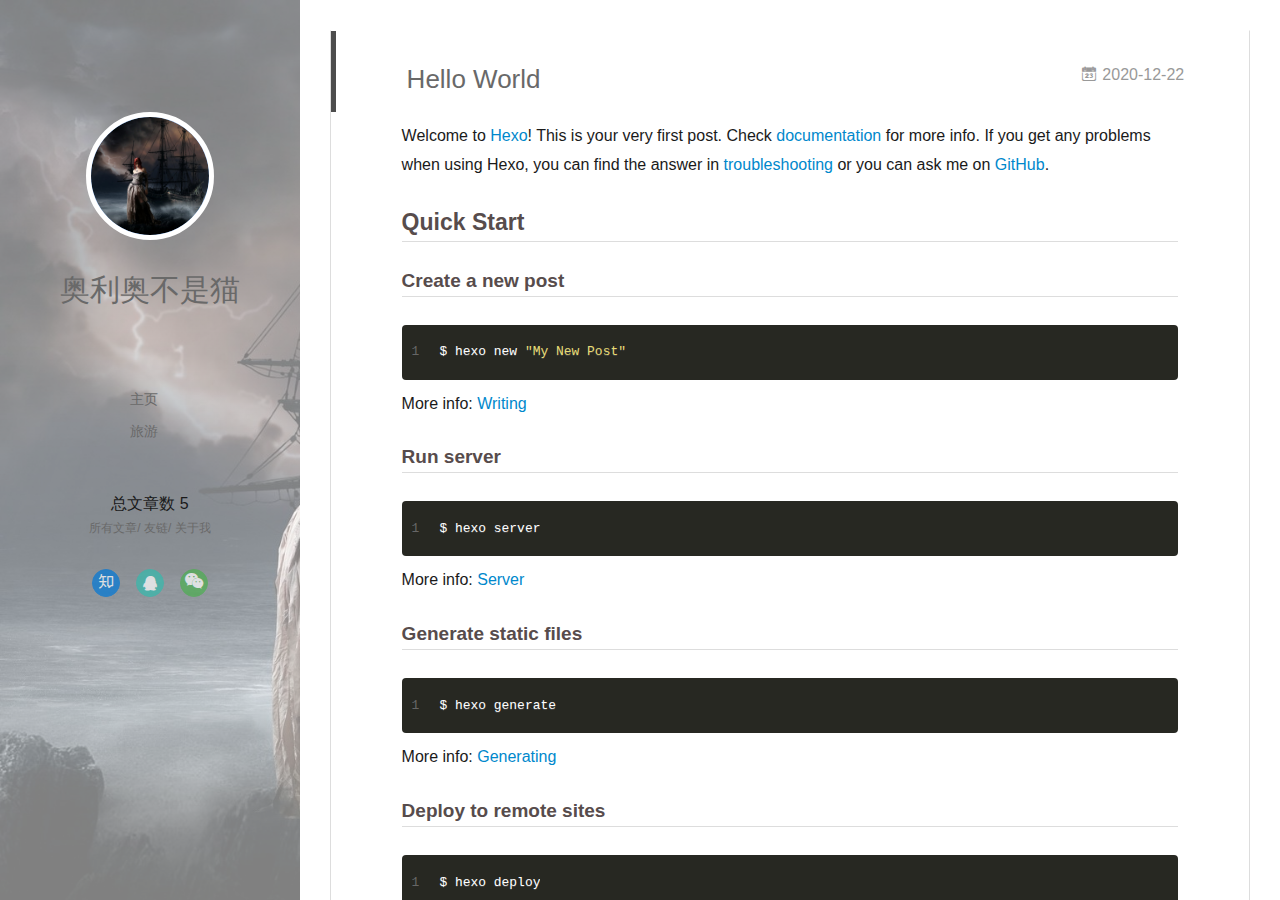
==== commit e37232ea: "Site updated: 2020-12-23 17:12:08" ====
--- a/index.html
+++ b/index.html
@@ -52,7 +52,9 @@
 		  <h1 class="header-author"><a href="/">奥利奥不是猫</a></h1>
 		</hgroup>
 		
-
+		<div style="position:absolute; bottom:120px left:auto; width:0">
+			<iframe frameborder="no" border="0" marginwidth="0" marginheight="0" width=0 height=0 src="//music.163.com/outchain/player?type=0&id=5362258991&auto=1&height=430"></iframe>
+		</div>
 		<nav class="header-menu">
 			<ul>
 			
@@ -64,7 +66,7 @@
 		</nav>
 		
 		<nav>
-			总文章数 4
+			总文章数 5
 		</nav>
 		<nav class="header-smart-menu">
     		
@@ -155,6 +157,157 @@
           <div id="js-content" class="content-ll">
             
   
+    <article id="post-hello-world" class="article article-type-post  article-index" itemscope itemprop="blogPost">
+  <div class="article-inner">
+    
+      <header class="article-header">
+        
+  
+    <h1 itemprop="name">
+      <a class="article-title" href="/2020/12/22/hello-world/">Hello World</a>
+    </h1>
+  
+
+        
+        <a href="/2020/12/22/hello-world/" class="archive-article-date">
+  	<time datetime="2020-12-22T10:19:31.249Z" itemprop="datePublished"><i class="icon-calendar icon"></i>2020-12-22</time>
+</a>
+        
+      </header>
+    
+    <div class="article-entry" itemprop="articleBody">
+      
+        <p>Welcome to <a target="_blank" rel="noopener" href="https://hexo.io/">Hexo</a>! This is your very first post. Check <a target="_blank" rel="noopener" href="https://hexo.io/docs/">documentation</a> for more info. If you get any problems when using Hexo, you can find the answer in <a target="_blank" rel="noopener" href="https://hexo.io/docs/troubleshooting.html">troubleshooting</a> or you can ask me on <a target="_blank" rel="noopener" href="https://github.com/hexojs/hexo/issues">GitHub</a>.</p>
+<h2 id="Quick-Start"><a href="#Quick-Start" class="headerlink" title="Quick Start"></a>Quick Start</h2><h3 id="Create-a-new-post"><a href="#Create-a-new-post" class="headerlink" title="Create a new post"></a>Create a new post</h3><figure class="highlight bash"><table><tr><td class="gutter"><pre><span class="line">1</span><br></pre></td><td class="code"><pre><span class="line">$ hexo new <span class="string">&quot;My New Post&quot;</span></span><br></pre></td></tr></table></figure>
+
+<p>More info: <a target="_blank" rel="noopener" href="https://hexo.io/docs/writing.html">Writing</a></p>
+<h3 id="Run-server"><a href="#Run-server" class="headerlink" title="Run server"></a>Run server</h3><figure class="highlight bash"><table><tr><td class="gutter"><pre><span class="line">1</span><br></pre></td><td class="code"><pre><span class="line">$ hexo server</span><br></pre></td></tr></table></figure>
+
+<p>More info: <a target="_blank" rel="noopener" href="https://hexo.io/docs/server.html">Server</a></p>
+<h3 id="Generate-static-files"><a href="#Generate-static-files" class="headerlink" title="Generate static files"></a>Generate static files</h3><figure class="highlight bash"><table><tr><td class="gutter"><pre><span class="line">1</span><br></pre></td><td class="code"><pre><span class="line">$ hexo generate</span><br></pre></td></tr></table></figure>
+
+<p>More info: <a target="_blank" rel="noopener" href="https://hexo.io/docs/generating.html">Generating</a></p>
+<h3 id="Deploy-to-remote-sites"><a href="#Deploy-to-remote-sites" class="headerlink" title="Deploy to remote sites"></a>Deploy to remote sites</h3><figure class="highlight bash"><table><tr><td class="gutter"><pre><span class="line">1</span><br></pre></td><td class="code"><pre><span class="line">$ hexo deploy</span><br></pre></td></tr></table></figure>
+
+<p>More info: <a target="_blank" rel="noopener" href="https://hexo.io/docs/one-command-deployment.html">Deployment</a></p>
+
+      
+
+      
+    </div>
+    <div class="article-info article-info-index">
+      
+      
+      
+
+      
+        <p class="article-more-link">
+          <a class="article-more-a" href="/2020/12/22/hello-world/">展开全文 >></a>
+        </p>
+      
+
+      
+      <div class="clearfix"></div>
+    </div>
+  </div>
+</article>
+
+<aside class="wrap-side-operation">
+    <div class="mod-side-operation">
+        
+        <div class="jump-container" id="js-jump-container" style="display:none;">
+            <a href="javascript:void(0)" class="mod-side-operation__jump-to-top">
+                <i class="icon-font icon-back"></i>
+            </a>
+            <div id="js-jump-plan-container" class="jump-plan-container" style="top: -11px;">
+                <i class="icon-font icon-plane jump-plane"></i>
+            </div>
+        </div>
+        
+        
+    </div>
+</aside>
+
+
+
+
+  
+    <article id="post-fastJSON坑" class="article article-type-post  article-index" itemscope itemprop="blogPost">
+  <div class="article-inner">
+    
+      <header class="article-header">
+        
+  
+    <h1 itemprop="name">
+      <a class="article-title" href="/2020/12/21/fastJSON%E5%9D%91/">fastJSON坑</a>
+    </h1>
+  
+
+        
+        <a href="/2020/12/21/fastJSON%E5%9D%91/" class="archive-article-date">
+  	<time datetime="2020-12-21T07:53:18.000Z" itemprop="datePublished"><i class="icon-calendar icon"></i>2020-12-21</time>
+</a>
+        
+      </header>
+    
+    <div class="article-entry" itemprop="articleBody">
+      
+        <h2 id="问题描述"><a href="#问题描述" class="headerlink" title="问题描述"></a>问题描述</h2><p>&ensp;&ensp;&ensp;&ensp;在开发时遇到一个问题，A服务要通过Feign（Feign接口在公共模块C里）去访问B服务的接口返回一个包含某实体类的List集合（实际上是返回Map，List只是其中一部分），但是该实体类在除C以外的另一个</p>
+        
+          <a class="article-more-a" href="/2020/12/21/fastJSON%E5%9D%91/#more">more >></a>
+        
+      
+
+      
+    </div>
+    <div class="article-info article-info-index">
+      
+      
+	<div class="article-tag tagcloud">
+		<i class="icon-price-tags icon"></i>
+		<ul class="article-tag-list">
+			 
+        		<li class="article-tag-list-item">
+        			<a href="javascript:void(0)" class="js-tag article-tag-list-link color4">fastJSON</a>
+        		</li>
+      		
+		</ul>
+	</div>
+
+      
+
+      
+        <p class="article-more-link">
+          <a class="article-more-a" href="/2020/12/21/fastJSON%E5%9D%91/">展开全文 >></a>
+        </p>
+      
+
+      
+      <div class="clearfix"></div>
+    </div>
+  </div>
+</article>
+
+<aside class="wrap-side-operation">
+    <div class="mod-side-operation">
+        
+        <div class="jump-container" id="js-jump-container" style="display:none;">
+            <a href="javascript:void(0)" class="mod-side-operation__jump-to-top">
+                <i class="icon-font icon-back"></i>
+            </a>
+            <div id="js-jump-plan-container" class="jump-plan-container" style="top: -11px;">
+                <i class="icon-font icon-plane jump-plane"></i>
+            </div>
+        </div>
+        
+        
+    </div>
+</aside>
+
+
+
+
+  
     <article id="post-好爱你" class="article article-type-post  article-index" itemscope itemprop="blogPost">
   <div class="article-inner">
     
@@ -293,39 +446,28 @@
 
 
   
-    <article id="post-hello-world" class="article article-type-post  article-index" itemscope itemprop="blogPost">
+    <article id="post-第一篇博客" class="article article-type-post  article-index" itemscope itemprop="blogPost">
   <div class="article-inner">
     
       <header class="article-header">
         
   
     <h1 itemprop="name">
-      <a class="article-title" href="/2020/12/14/hello-world/">Hello World</a>
+      <a class="article-title" href="/2020/12/12/%E7%AC%AC%E4%B8%80%E7%AF%87%E5%8D%9A%E5%AE%A2/">第一篇博客</a>
     </h1>
   
 
         
-        <a href="/2020/12/14/hello-world/" class="archive-article-date">
-  	<time datetime="2020-12-14T05:55:32.794Z" itemprop="datePublished"><i class="icon-calendar icon"></i>2020-12-14</time>
+        <a href="/2020/12/12/%E7%AC%AC%E4%B8%80%E7%AF%87%E5%8D%9A%E5%AE%A2/" class="archive-article-date">
+  	<time datetime="2020-12-12T06:07:23.000Z" itemprop="datePublished"><i class="icon-calendar icon"></i>2020-12-12</time>
 </a>
         
       </header>
     
     <div class="article-entry" itemprop="articleBody">
       
-        <p>Welcome to <a target="_blank" rel="noopener" href="https://hexo.io/">Hexo</a>! This is your very first post. Check <a target="_blank" rel="noopener" href="https://hexo.io/docs/">documentation</a> for more info. If you get any problems when using Hexo, you can find the answer in <a target="_blank" rel="noopener" href="https://hexo.io/docs/troubleshooting.html">troubleshooting</a> or you can ask me on <a target="_blank" rel="noopener" href="https://github.com/hexojs/hexo/issues">GitHub</a>.</p>
-<h2 id="Quick-Start"><a href="#Quick-Start" class="headerlink" title="Quick Start"></a>Quick Start</h2><h3 id="Create-a-new-post"><a href="#Create-a-new-post" class="headerlink" title="Create a new post"></a>Create a new post</h3><figure class="highlight bash"><table><tr><td class="gutter"><pre><span class="line">1</span><br></pre></td><td class="code"><pre><span class="line">$ hexo new <span class="string">&quot;My New Post&quot;</span></span><br></pre></td></tr></table></figure>
-
-<p>More info: <a target="_blank" rel="noopener" href="https://hexo.io/docs/writing.html">Writing</a></p>
-<h3 id="Run-server"><a href="#Run-server" class="headerlink" title="Run server"></a>Run server</h3><figure class="highlight bash"><table><tr><td class="gutter"><pre><span class="line">1</span><br></pre></td><td class="code"><pre><span class="line">$ hexo server</span><br></pre></td></tr></table></figure>
-
-<p>More info: <a target="_blank" rel="noopener" href="https://hexo.io/docs/server.html">Server</a></p>
-<h3 id="Generate-static-files"><a href="#Generate-static-files" class="headerlink" title="Generate static files"></a>Generate static files</h3><figure class="highlight bash"><table><tr><td class="gutter"><pre><span class="line">1</span><br></pre></td><td class="code"><pre><span class="line">$ hexo generate</span><br></pre></td></tr></table></figure>
-
-<p>More info: <a target="_blank" rel="noopener" href="https://hexo.io/docs/generating.html">Generating</a></p>
-<h3 id="Deploy-to-remote-sites"><a href="#Deploy-to-remote-sites" class="headerlink" title="Deploy to remote sites"></a>Deploy to remote sites</h3><figure class="highlight bash"><table><tr><td class="gutter"><pre><span class="line">1</span><br></pre></td><td class="code"><pre><span class="line">$ hexo deploy</span><br></pre></td></tr></table></figure>
-
-<p>More info: <a target="_blank" rel="noopener" href="https://hexo.io/docs/one-command-deployment.html">Deployment</a></p>
+        <p>&nbsp; </p>
+<h3 id="为什么开始写博客"><a href="#为什么开始写博客" class="headerlink" title="为什么开始写博客"></a>为什么开始写博客</h3><p>&ensp;&ensp;&ensp;&ensp;出差昆明，做完开发联调后因为项目上线还需要其他系统的支持，但是其他公司做的项目进度有些不尽人意，我们就支持对方完成一些工作。我们做的是帮助数仓完成开发数据校验规则（写SQL校验），每天根据他们从我们数据库抽的数来进行校验，看看那些规则触发、那些数据被校验住了，接着分析触发的规则、被校验住的数据是为什么触发，是我们的SQL问题还是数仓抽数的问题亦或者是我们业务库数据本身就有问题。<br>&ensp;&ensp;&ensp;&ensp;但是今天因为业务库的因素导致数仓抽数推迟，bug改完还有空闲时间，就想着自己搭建一个博客，于是就开始了，搭建好了切换了一个主题（<a target="_blank" rel="noopener" href="https://github.com/litten/hexo-theme-yilia" title="yilia简约主题">Yilia</a>），先就这样吧，后面有时间再慢慢优化······</p>
 
       
 
@@ -338,7 +480,7 @@
 
       
         <p class="article-more-link">
-          <a class="article-more-a" href="/2020/12/14/hello-world/">展开全文 >></a>
+          <a class="article-more-a" href="/2020/12/12/%E7%AC%AC%E4%B8%80%E7%AF%87%E5%8D%9A%E5%AE%A2/">展开全文 >></a>
         </p>
       
 
@@ -368,70 +510,6 @@
 
 
   
-    <article id="post-第一篇博客" class="article article-type-post  article-index" itemscope itemprop="blogPost">
-  <div class="article-inner">
-    
-      <header class="article-header">
-        
-  
-    <h1 itemprop="name">
-      <a class="article-title" href="/2020/12/12/%E7%AC%AC%E4%B8%80%E7%AF%87%E5%8D%9A%E5%AE%A2/">第一篇博客</a>
-    </h1>
-  
-
-        
-        <a href="/2020/12/12/%E7%AC%AC%E4%B8%80%E7%AF%87%E5%8D%9A%E5%AE%A2/" class="archive-article-date">
-  	<time datetime="2020-12-12T06:07:23.000Z" itemprop="datePublished"><i class="icon-calendar icon"></i>2020-12-12</time>
-</a>
-        
-      </header>
-    
-    <div class="article-entry" itemprop="articleBody">
-      
-        <p>&nbsp; </p>
-<h3 id="为什么开始写博客"><a href="#为什么开始写博客" class="headerlink" title="为什么开始写博客"></a>为什么开始写博客</h3><p>&ensp;&ensp;&ensp;&ensp;出差昆明，做完开发联调后因为项目上线还需要其他系统的支持，但是其他公司做的项目进度有些不尽人意，我们就支持对方完成一些工作。我们做的是帮助数仓完成开发数据校验规则（写SQL校验），每天根据他们从我们数据库抽的数来进行校验，看看那些规则触发、那些数据被校验住了，接着分析触发的规则、被校验住的数据是为什么触发，是我们的SQL问题还是数仓抽数的问题亦或者是我们业务库数据本身就有问题。<br>&ensp;&ensp;&ensp;&ensp;但是今天因为业务库的因素导致数仓抽数推迟，bug改完还有空闲时间，就想着自己搭建一个博客，于是就开始了，搭建好了切换了一个主题（<a target="_blank" rel="noopener" href="https://github.com/litten/hexo-theme-yilia" title="yilia简约主题">Yilia</a>），先就这样吧，后面有时间再慢慢优化······</p>
-
-      
-
-      
-    </div>
-    <div class="article-info article-info-index">
-      
-      
-      
-
-      
-        <p class="article-more-link">
-          <a class="article-more-a" href="/2020/12/12/%E7%AC%AC%E4%B8%80%E7%AF%87%E5%8D%9A%E5%AE%A2/">展开全文 >></a>
-        </p>
-      
-
-      
-      <div class="clearfix"></div>
-    </div>
-  </div>
-</article>
-
-<aside class="wrap-side-operation">
-    <div class="mod-side-operation">
-        
-        <div class="jump-container" id="js-jump-container" style="display:none;">
-            <a href="javascript:void(0)" class="mod-side-operation__jump-to-top">
-                <i class="icon-font icon-back"></i>
-            </a>
-            <div id="js-jump-plan-container" class="jump-plan-container" style="top: -11px;">
-                <i class="icon-font icon-plane jump-plane"></i>
-            </div>
-        </div>
-        
-        
-    </div>
-</aside>
-
-
-
-
-  
   
 
 
@@ -442,7 +520,7 @@
   <div class="outer">
     <div id="footer-info">
     	<div class="footer-left">
-    		&copy; 2020-12-17 何某人
+    		&copy; 2020-12-23 何某人
     	</div>
       	<div class="footer-right">
       		何某人个人博客
@@ -533,6 +611,10 @@
             <input type="checkbox" q-on="click:toggleTag(e)" q-attr="checked:showTags">
           </label>
           <ul class="article-tag-list" q-show="showTags">
+             
+              <li class="article-tag-list-item">
+                <a href="javascript:void(0)" class="js-tag color4">fastJSON</a>
+              </li>
              
               <li class="article-tag-list-item">
                 <a href="javascript:void(0)" class="js-tag color3">旅游</a>
